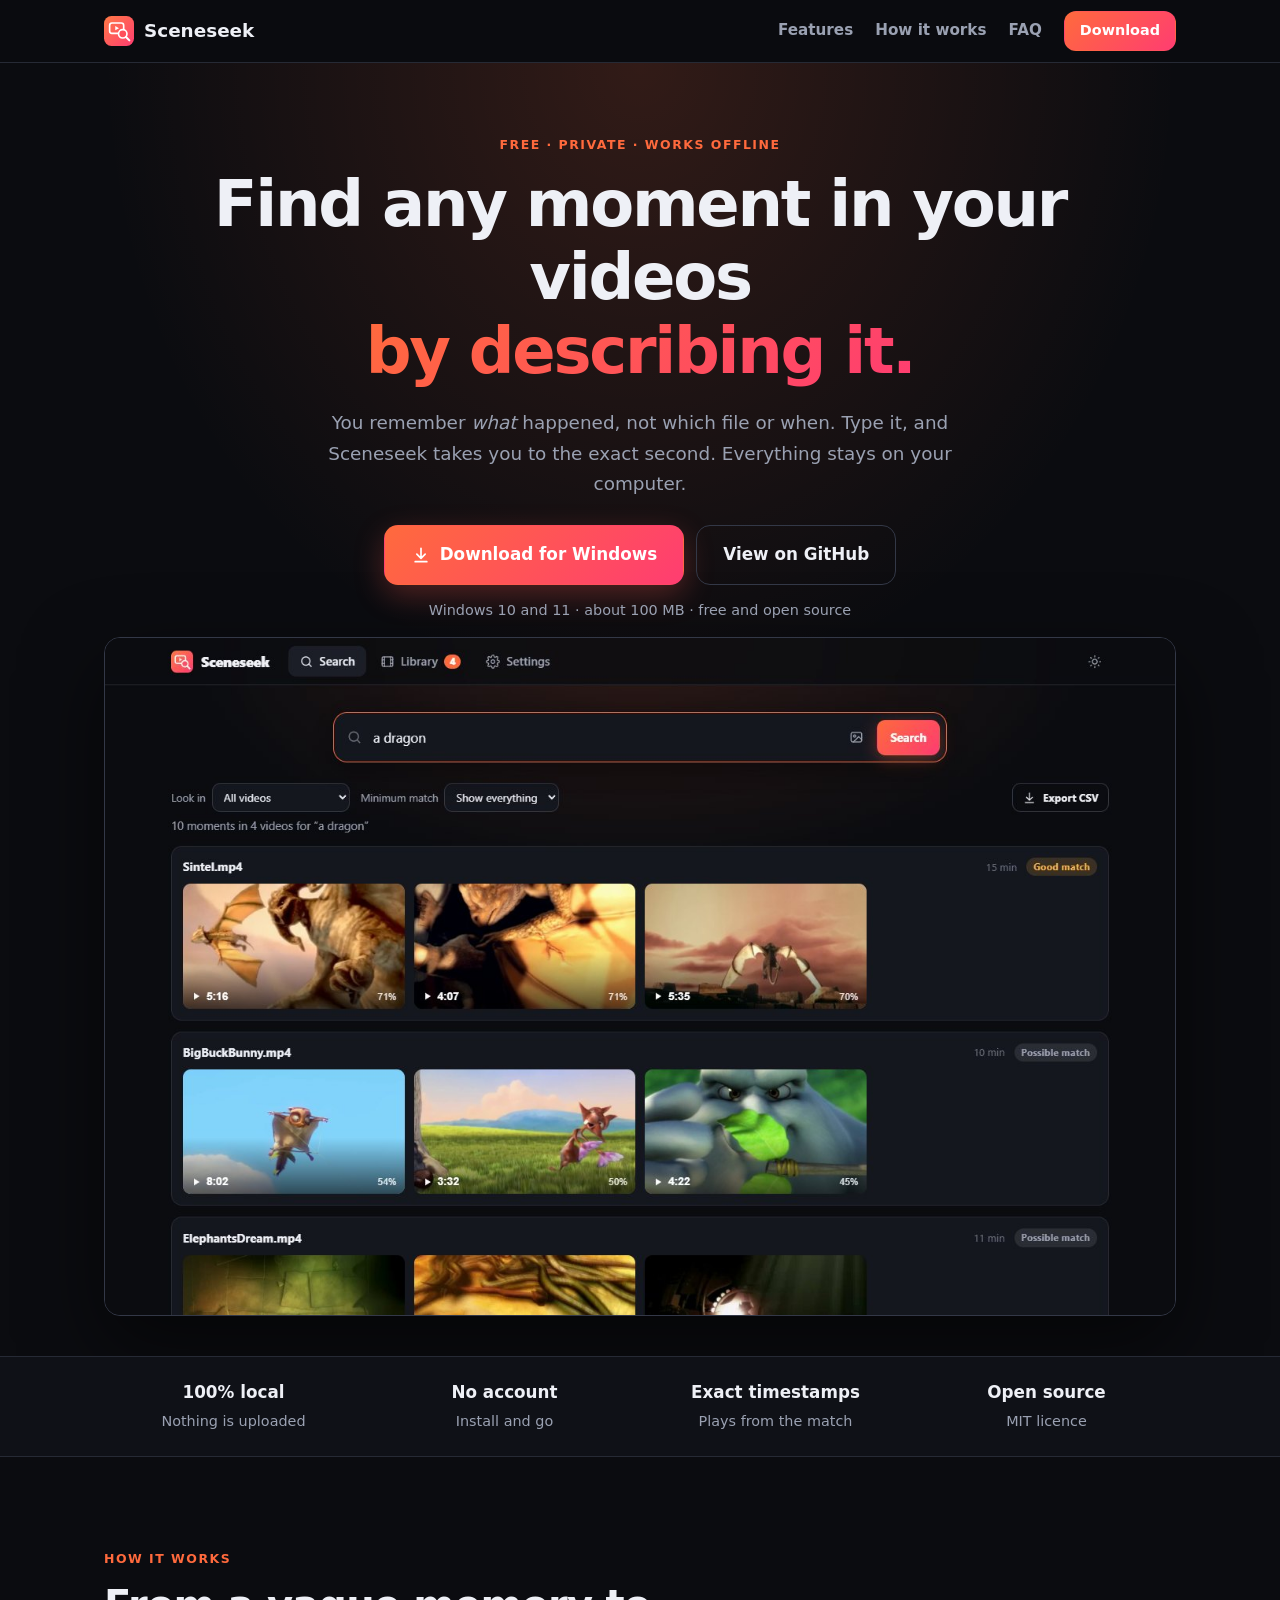
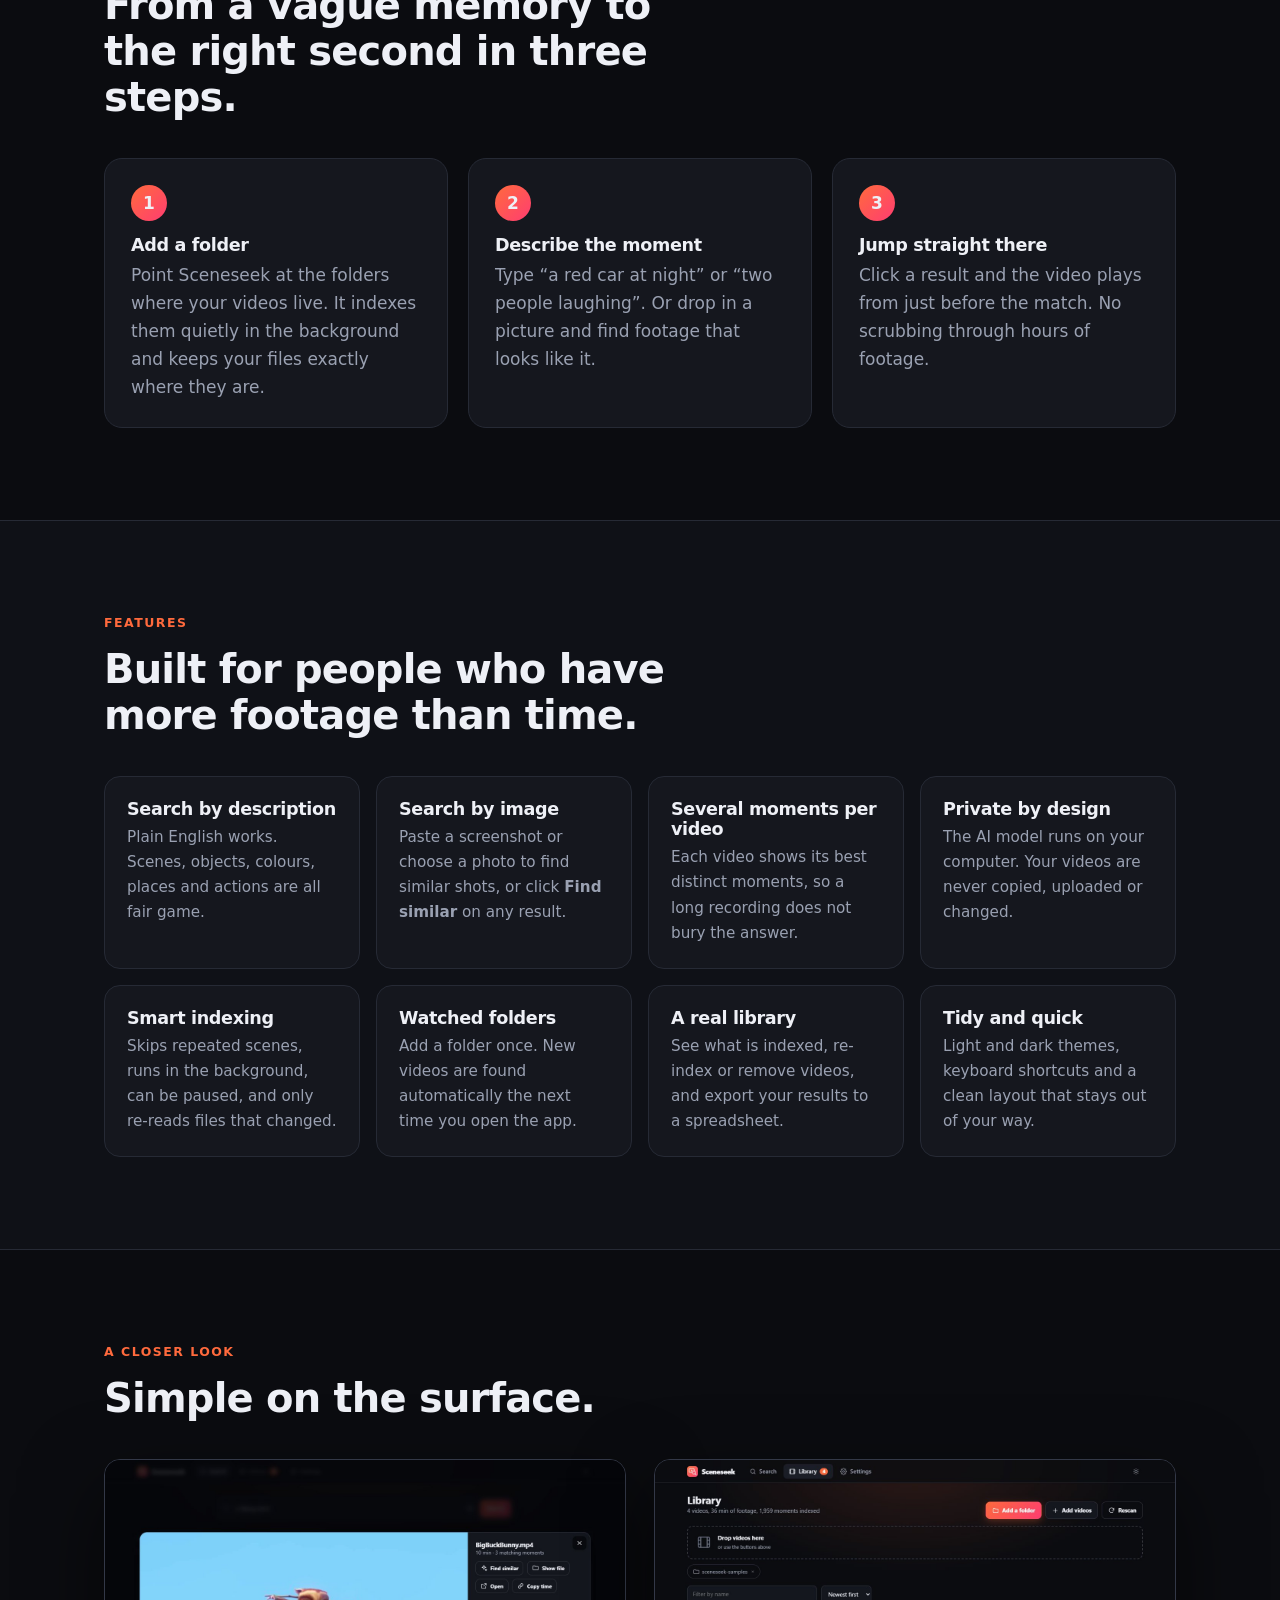
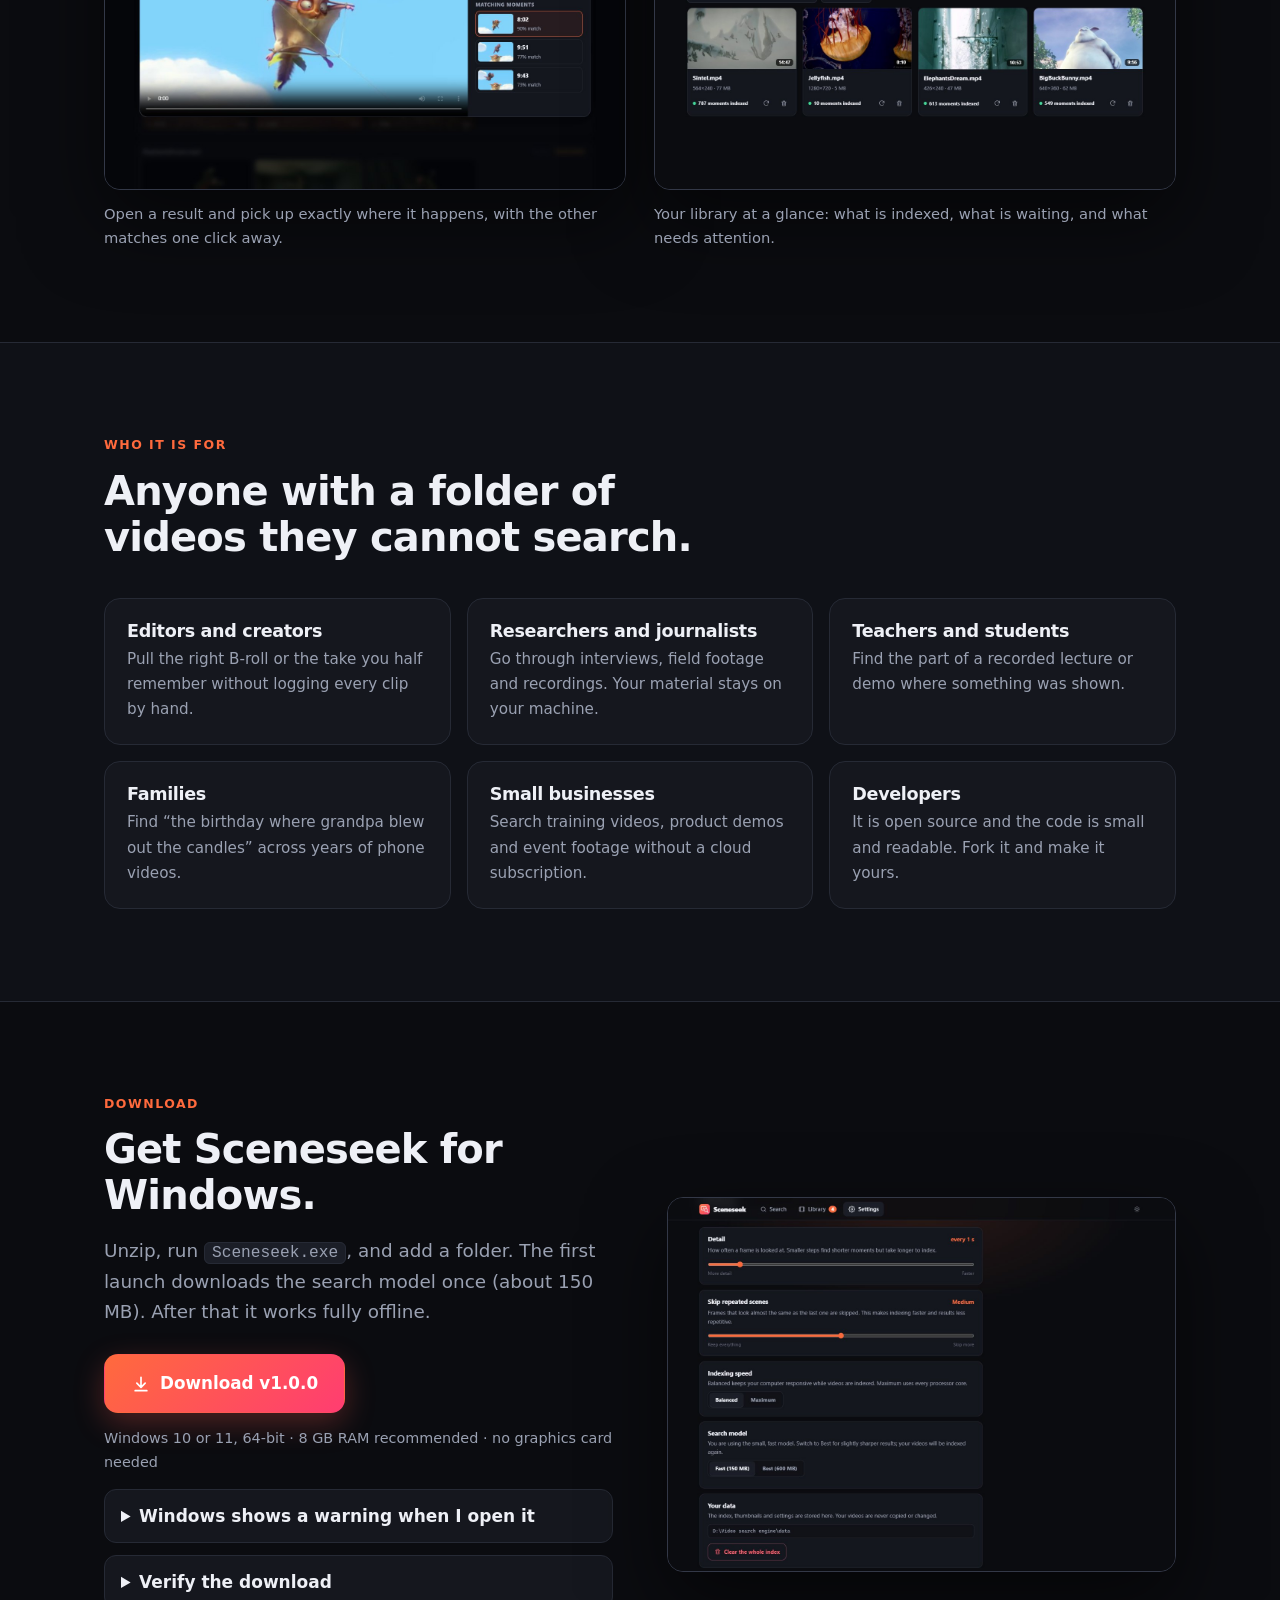
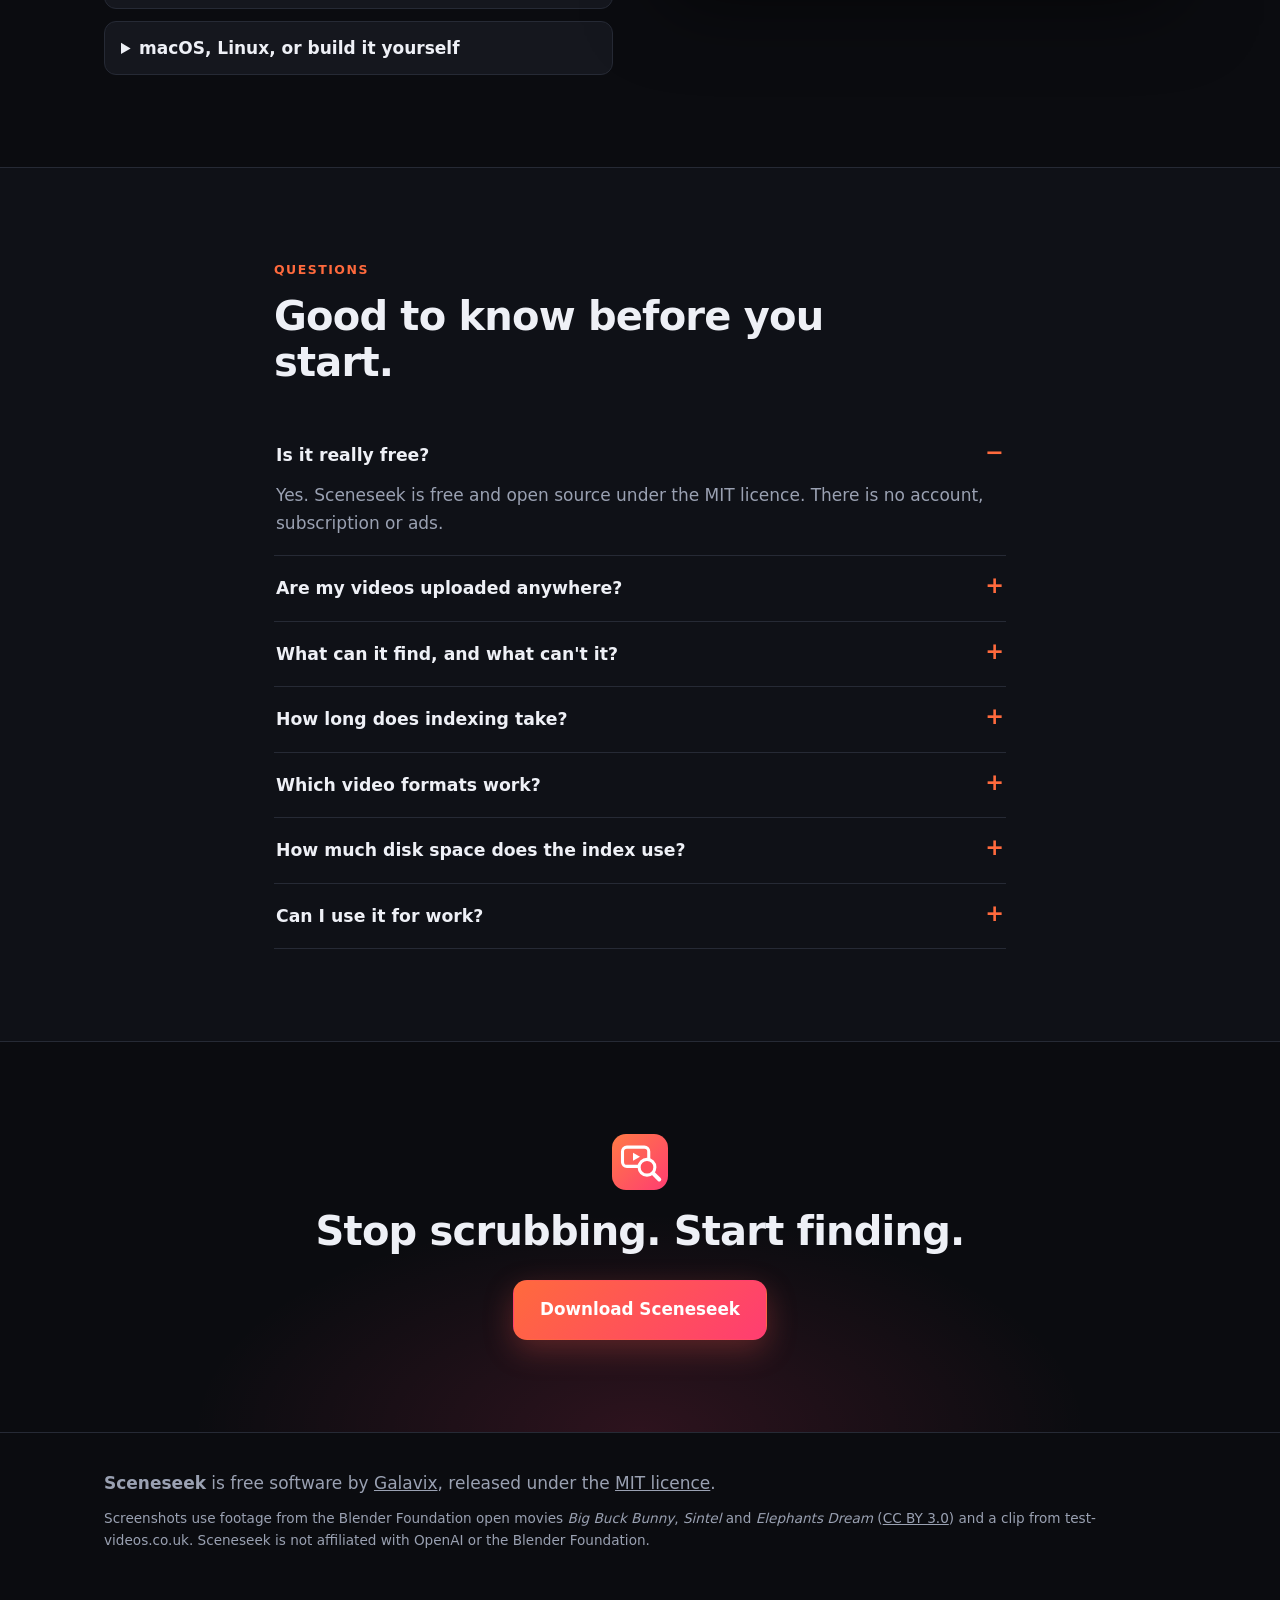
==== website/index.html @ 8c80dd20 "Sceneseek: new UI, timestamped moment search, image search, packaged Windows app and download websit" ====
<!DOCTYPE html>
<html lang="en">
<head>
<meta charset="UTF-8">
<meta name="viewport" content="width=device-width, initial-scale=1">
<title>Sceneseek: find any moment in your videos by describing it</title>
<meta name="description" content="Sceneseek is a free, private desktop app that searches your own videos by what is in them. Type what you remember and jump to the exact second. Runs offline on Windows.">
<meta name="theme-color" content="#0b0c10">
<link rel="icon" href="favicon.svg" type="image/svg+xml">
<link rel="canonical" href="https://galavixofficial.github.io/Video-Search-Engine/">
<meta property="og:type" content="website">
<meta property="og:title" content="Sceneseek: find any moment in your videos by describing it">
<meta property="og:description" content="Private, offline video search for your own footage. Free and open source.">
<meta property="og:image" content="https://galavixofficial.github.io/Video-Search-Engine/assets/og.jpg">
<meta name="twitter:card" content="summary_large_image">
<link rel="stylesheet" href="style.css">
<script type="application/ld+json">
{"@context":"https://schema.org","@type":"SoftwareApplication","name":"Sceneseek","operatingSystem":"Windows 10, Windows 11","applicationCategory":"MultimediaApplication","offers":{"@type":"Offer","price":"0","priceCurrency":"USD"},"description":"Search your own videos by describing what is in them. Runs offline on your computer.","softwareVersion":"1.0.0","license":"https://opensource.org/licenses/MIT"}
</script>
<script type="application/ld+json">
{"@context":"https://schema.org","@type":"FAQPage","mainEntity":[
{"@type":"Question","name":"Is Sceneseek really free?","acceptedAnswer":{"@type":"Answer","text":"Yes. It is free and open source under the MIT licence, with no account, subscription or ads."}},
{"@type":"Question","name":"Are my videos uploaded anywhere?","acceptedAnswer":{"@type":"Answer","text":"No. Indexing and searching run on your computer. The only download is the search model, once, the first time you start the app."}},
{"@type":"Question","name":"What video formats work?","acceptedAnswer":{"@type":"Answer","text":"MP4, MOV, MKV, AVI, WebM, WMV and more can be indexed and searched. The built-in player handles the formats your system can play; others open in your usual video player."}},
{"@type":"Question","name":"How long does indexing take?","acceptedAnswer":{"@type":"Answer","text":"On our test PC a 10 minute video took about a minute and a half. A one hour video takes roughly ten minutes. It runs in the background and you can search finished videos meanwhile."}}
]}
</script>
</head>
<body>
<a class="skip" href="#main">Skip to content</a>
<header class="nav">
  <div class="wrap nav-in">
    <a class="brand" href="#top"><img src="assets/logo.svg" alt="" width="30" height="30"><span>Sceneseek</span></a>
    <nav aria-label="Main">
      <a href="#features">Features</a><a href="#how">How it works</a><a href="#faq">FAQ</a>
      <a class="btn small" href="#download">Download</a>
    </nav>
  </div>
</header>

<main id="main">
  <section class="hero" id="top">
    <div class="wrap">
      <p class="eyebrow">Free · Private · Works offline</p>
      <h1>Find any moment in your videos<br><em>by describing it.</em></h1>
      <p class="lead">You remember <i>what</i> happened, not which file or when. Type it, and Sceneseek takes you to the exact second. Everything stays on your computer.</p>
      <div class="cta">
        <a class="btn primary big" href="#download"><svg viewBox="0 0 24 24" class="ic"><path d="M12 4v11M7 11l5 5 5-5M5 20h14"/></svg>Download for Windows</a>
        <a class="btn ghost big" href="https://github.com/galavixofficial/Video-Search-Engine" rel="noopener">View on GitHub</a>
      </div>
      <p class="note">Windows 10 and 11 · about 100 MB · free and open source</p>
      <figure class="shot hero-shot">
        <img src="assets/results.jpg" width="1360" height="860" alt="Sceneseek showing search results for “a dragon”, with thumbnails and timestamps from several videos">
      </figure>
    </div>
  </section>

  <section class="strip" aria-label="Highlights">
    <div class="wrap strip-in">
      <div><b>100% local</b><span>Nothing is uploaded</span></div>
      <div><b>No account</b><span>Install and go</span></div>
      <div><b>Exact timestamps</b><span>Plays from the match</span></div>
      <div><b>Open source</b><span>MIT licence</span></div>
    </div>
  </section>

  <section class="sec" id="how">
    <div class="wrap">
      <p class="eyebrow">How it works</p>
      <h2>From a vague memory to the right second in three steps.</h2>
      <ol class="steps">
        <li><span class="n">1</span><h3>Add a folder</h3><p>Point Sceneseek at the folders where your videos live. It indexes them quietly in the background and keeps your files exactly where they are.</p></li>
        <li><span class="n">2</span><h3>Describe the moment</h3><p>Type “a red car at night” or “two people laughing”. Or drop in a picture and find footage that looks like it.</p></li>
        <li><span class="n">3</span><h3>Jump straight there</h3><p>Click a result and the video plays from just before the match. No scrubbing through hours of footage.</p></li>
      </ol>
    </div>
  </section>

  <section class="sec alt" id="features">
    <div class="wrap">
      <p class="eyebrow">Features</p>
      <h2>Built for people who have more footage than time.</h2>
      <div class="grid">
        <article><h3>Search by description</h3><p>Plain English works. Scenes, objects, colours, places and actions are all fair game.</p></article>
        <article><h3>Search by image</h3><p>Paste a screenshot or choose a photo to find similar shots, or click <b>Find similar</b> on any result.</p></article>
        <article><h3>Several moments per video</h3><p>Each video shows its best distinct moments, so a long recording does not bury the answer.</p></article>
        <article><h3>Private by design</h3><p>The AI model runs on your computer. Your videos are never copied, uploaded or changed.</p></article>
        <article><h3>Smart indexing</h3><p>Skips repeated scenes, runs in the background, can be paused, and only re-reads files that changed.</p></article>
        <article><h3>Watched folders</h3><p>Add a folder once. New videos are found automatically the next time you open the app.</p></article>
        <article><h3>A real library</h3><p>See what is indexed, re-index or remove videos, and export your results to a spreadsheet.</p></article>
        <article><h3>Tidy and quick</h3><p>Light and dark themes, keyboard shortcuts and a clean layout that stays out of your way.</p></article>
      </div>
    </div>
  </section>

  <section class="sec" id="tour">
    <div class="wrap">
      <p class="eyebrow">A closer look</p>
      <h2>Simple on the surface.</h2>
      <div class="tour">
        <figure class="shot"><img src="assets/player.jpg" loading="lazy" width="1360" height="860" alt="The player opened at a matching moment, with other matching moments listed beside it"><figcaption>Open a result and pick up exactly where it happens, with the other matches one click away.</figcaption></figure>
        <figure class="shot"><img src="assets/library.jpg" loading="lazy" width="1360" height="860" alt="The library view showing indexed videos with thumbnails and status"><figcaption>Your library at a glance: what is indexed, what is waiting, and what needs attention.</figcaption></figure>
      </div>
    </div>
  </section>

  <section class="sec alt" id="who">
    <div class="wrap">
      <p class="eyebrow">Who it is for</p>
      <h2>Anyone with a folder of videos they cannot search.</h2>
      <div class="grid three">
        <article><h3>Editors and creators</h3><p>Pull the right B-roll or the take you half remember without logging every clip by hand.</p></article>
        <article><h3>Researchers and journalists</h3><p>Go through interviews, field footage and recordings. Your material stays on your machine.</p></article>
        <article><h3>Teachers and students</h3><p>Find the part of a recorded lecture or demo where something was shown.</p></article>
        <article><h3>Families</h3><p>Find “the birthday where grandpa blew out the candles” across years of phone videos.</p></article>
        <article><h3>Small businesses</h3><p>Search training videos, product demos and event footage without a cloud subscription.</p></article>
        <article><h3>Developers</h3><p>It is open source and the code is small and readable. Fork it and make it yours.</p></article>
      </div>
    </div>
  </section>

  <section class="sec" id="download">
    <div class="wrap dl">
      <div>
        <p class="eyebrow">Download</p>
        <h2>Get Sceneseek for Windows.</h2>
        <p class="lead">Unzip, run <code>Sceneseek.exe</code>, and add a folder. The first launch downloads the search model once (about 150 MB). After that it works fully offline.</p>
        <div class="cta">
          <a class="btn primary big" href="https://github.com/galavixofficial/Video-Search-Engine/releases/latest" rel="noopener"><svg viewBox="0 0 24 24" class="ic"><path d="M12 4v11M7 11l5 5 5-5M5 20h14"/></svg>Download v1.0.0</a>
        </div>
        <p class="note">Windows 10 or 11, 64-bit · 8 GB RAM recommended · no graphics card needed</p>
        <details class="box"><summary>Windows shows a warning when I open it</summary>
          <p>Sceneseek is new and not code-signed yet, so Windows SmartScreen may say it does not recognise the app. Choose <b>More info</b>, then <b>Run anyway</b>. You can check the download against the published checksum, and the full source code is on GitHub.</p></details>
        <details class="box"><summary>Verify the download</summary><p>The SHA-256 checksum is published next to the file on the <a href="https://github.com/galavixofficial/Video-Search-Engine/releases/latest" rel="noopener">release page</a>. In PowerShell, <code>Get-FileHash Sceneseek-*.zip</code> prints the one for your copy.</p></details>
        <details class="box"><summary>macOS, Linux, or build it yourself</summary>
          <p>The app is plain Python. With Python 3.10 or newer, run <code>pip install -r requirements.txt</code> and <code>python main.py</code>. Full steps are in the <a href="https://github.com/galavixofficial/Video-Search-Engine#run-from-source" rel="noopener">README</a>.</p></details>
      </div>
      <figure class="shot"><img src="assets/settings.jpg" loading="lazy" width="1360" height="1000" alt="The settings page with detail, repeated-scene and speed controls"></figure>
    </div>
  </section>

  <section class="sec alt" id="faq">
    <div class="wrap narrow">
      <p class="eyebrow">Questions</p>
      <h2>Good to know before you start.</h2>
      <details class="faq" open><summary>Is it really free?</summary><p>Yes. Sceneseek is free and open source under the MIT licence. There is no account, subscription or ads.</p></details>
      <details class="faq"><summary>Are my videos uploaded anywhere?</summary><p>No. Indexing and searching happen on your computer, and the app only answers requests from your own machine. The one download is the search model, once, on first launch.</p></details>
      <details class="faq"><summary>What can it find, and what can't it?</summary><p>It matches what things <em>look like</em>: scenes, objects, colours, places and actions. It does not listen to speech, so it cannot search by what people say, and it is not good at reading small text on screen. Very short moments can be missed at the default setting; you can raise the detail in Settings.</p></details>
      <details class="faq"><summary>How long does indexing take?</summary><p>It depends on your processor. On our test PC a 10 minute video took about a minute and a half, so an hour of footage takes around ten minutes. Indexing runs in the background and finished videos are searchable straight away. Each video is only processed once.</p></details>
      <details class="faq"><summary>Which video formats work?</summary><p>MP4, MOV, MKV, AVI, WebM, WMV and others can be indexed and searched. The built-in player plays what your system supports; for anything else, the Open button hands the file to your usual player.</p></details>
      <details class="faq"><summary>How much disk space does the index use?</summary><p>Very little: about 1 KB per indexed moment, so a thousand hours of footage stays well under a few GB including thumbnails. Your videos are not copied.</p></details>
      <details class="faq"><summary>Can I use it for work?</summary><p>Yes, the MIT licence allows commercial use. The AI model is OpenAI's open CLIP model, also MIT licensed.</p></details>
    </div>
  </section>

  <section class="sec final">
    <div class="wrap">
      <img src="assets/logo.svg" alt="" width="56" height="56">
      <h2>Stop scrubbing. Start finding.</h2>
      <div class="cta"><a class="btn primary big" href="#download">Download Sceneseek</a></div>
    </div>
  </section>
</main>

<footer class="foot">
  <div class="wrap foot-in">
    <p><b>Sceneseek</b> is free software by <a href="https://github.com/galavixofficial" rel="noopener">Galavix</a>, released under the <a href="https://github.com/galavixofficial/Video-Search-Engine/blob/main/LICENSE" rel="noopener">MIT licence</a>.</p>
    <p class="small">Screenshots use footage from the Blender Foundation open movies <i>Big Buck Bunny</i>, <i>Sintel</i> and <i>Elephants Dream</i> (<a href="https://creativecommons.org/licenses/by/3.0/" rel="noopener">CC BY 3.0</a>) and a clip from test-videos.co.uk. Sceneseek is not affiliated with OpenAI or the Blender Foundation.</p>
  </div>
</footer>
</body>
</html>
---- website/style.css ----
:root {
  --bg: #0b0c10; --bg2: #0f1117; --surface: #15171e; --line: #262a35; --line2: #333847;
  --ink: #eef0f6; --mut: #9aa1b2; --acc: #ff6a3d; --acc2: #ff3d71;
  color-scheme: dark;
}
* { box-sizing: border-box; }
html { scroll-behavior: smooth; scroll-padding-top: 76px; }
body { margin: 0; background: var(--bg); color: var(--ink); font: 17px/1.65 "Segoe UI Variable", "Segoe UI", system-ui, -apple-system, Roboto, sans-serif; -webkit-font-smoothing: antialiased; }
img { max-width: 100%; height: auto; display: block; }
a { color: inherit; }
h1, h2, h3 { line-height: 1.15; letter-spacing: -.02em; margin: 0; }
h1 { font-size: clamp(2.2rem, 6.2vw, 4rem); font-weight: 800; letter-spacing: -.035em; }
h2 { font-size: clamp(1.7rem, 4vw, 2.5rem); font-weight: 800; max-width: 22ch; }
h3 { font-size: 1.1rem; margin-bottom: 6px; }
p { margin: 0 0 14px; }
code { font-family: ui-monospace, "Cascadia Mono", Consolas, monospace; font-size: .88em; background: #1b1e27; border: 1px solid var(--line); border-radius: 6px; padding: 1px 7px; }
.sha { word-break: break-all; display: block; padding: 8px 10px; }
.wrap { max-width: 1120px; margin: 0 auto; padding: 0 24px; }
.narrow { max-width: 780px; }
.skip { position: absolute; left: -999px; } .skip:focus { left: 12px; top: 12px; background: #fff; color: #000; padding: 8px 12px; border-radius: 8px; z-index: 99; }
:focus-visible { outline: 2px solid var(--acc); outline-offset: 3px; border-radius: 6px; }

.nav { position: sticky; top: 0; z-index: 20; background: color-mix(in srgb, var(--bg) 85%, transparent); backdrop-filter: blur(14px); border-bottom: 1px solid var(--line); }
.nav-in { display: flex; align-items: center; justify-content: space-between; height: 62px; }
.brand { display: flex; align-items: center; gap: 10px; font-weight: 800; font-size: 1.15rem; text-decoration: none; }
.nav nav { display: flex; align-items: center; gap: 22px; font-size: .95rem; }
.nav nav a { text-decoration: none; color: var(--mut); font-weight: 600; } .nav nav a:hover { color: var(--ink); }
.nav nav a.btn { color: #fff; }

.btn { display: inline-flex; align-items: center; gap: 9px; font: inherit; font-weight: 700; text-decoration: none; padding: 11px 20px; border-radius: 12px; border: 1px solid var(--line2); color: var(--ink); background: var(--surface); cursor: pointer; transition: .15s; }
.btn:hover { border-color: #5a6074; }
.btn.small { padding: 7px 15px; font-size: .9rem; background: linear-gradient(135deg, var(--acc), var(--acc2)); border-color: transparent; }
.btn.primary { background: linear-gradient(135deg, var(--acc), var(--acc2)); border-color: transparent; color: #fff; box-shadow: 0 10px 30px rgba(255, 90, 80, .28); }
.btn.primary:hover { filter: brightness(1.08); transform: translateY(-1px); }
.btn.ghost { background: transparent; }
.btn.big { padding: 15px 26px; font-size: 1.05rem; border-radius: 14px; }
.ic { width: 20px; height: 20px; fill: none; stroke: currentColor; stroke-width: 2; stroke-linecap: round; stroke-linejoin: round; }

.eyebrow { text-transform: uppercase; letter-spacing: .12em; font-size: .78rem; font-weight: 700; color: var(--acc); margin-bottom: 12px; }
.lead { color: var(--mut); font-size: 1.15rem; max-width: 60ch; }
.note { color: var(--mut); font-size: .9rem; margin-top: 14px; }
.small { font-size: .85rem; color: var(--mut); }
em { font-style: normal; background: linear-gradient(135deg, var(--acc), var(--acc2)); -webkit-background-clip: text; background-clip: text; color: transparent; }
.cta { display: flex; gap: 12px; flex-wrap: wrap; margin-top: 26px; }

.hero { text-align: center; padding: 72px 0 40px; background: radial-gradient(60% 70% at 50% 0, rgba(255, 106, 61, .16), transparent 70%); }
.hero .lead { margin: 20px auto 0; }
.hero .cta { justify-content: center; }
.hero-shot { margin: 54px auto 0; max-width: 1080px; }
.shot { margin: 0; }
.shot img { border: 1px solid var(--line2); border-radius: 16px; box-shadow: 0 30px 80px rgba(0, 0, 0, .55); }
.shot figcaption { color: var(--mut); font-size: .92rem; margin-top: 12px; }

.strip { border-block: 1px solid var(--line); background: var(--bg2); }
.strip-in { display: grid; grid-template-columns: repeat(4, 1fr); gap: 12px; padding-block: 22px; text-align: center; }
.strip b { display: block; font-size: 1.05rem; } .strip span { color: var(--mut); font-size: .9rem; }

.sec { padding: 92px 0; } .sec.alt { background: var(--bg2); border-block: 1px solid var(--line); }
.sec h2 { margin-bottom: 38px; }
.steps { list-style: none; margin: 0; padding: 0; display: grid; grid-template-columns: repeat(3, 1fr); gap: 20px; }
.steps li { background: var(--surface); border: 1px solid var(--line); border-radius: 18px; padding: 26px; }
.steps p { color: var(--mut); margin: 0; }
.n { display: grid; place-items: center; width: 36px; height: 36px; border-radius: 50%; background: linear-gradient(135deg, var(--acc), var(--acc2)); font-weight: 800; margin-bottom: 14px; }
.grid { display: grid; grid-template-columns: repeat(4, 1fr); gap: 16px; }
.grid.three { grid-template-columns: repeat(3, 1fr); }
.grid article { background: var(--surface); border: 1px solid var(--line); border-radius: 16px; padding: 22px; }
.grid p { color: var(--mut); font-size: .95rem; margin: 0; }
.tour { display: grid; grid-template-columns: 1fr 1fr; gap: 28px; }

.dl { display: grid; grid-template-columns: 1fr 1fr; gap: 54px; align-items: center; }
.dl h2 { margin-bottom: 18px; }
.box { border: 1px solid var(--line); border-radius: 12px; padding: 12px 16px; margin-top: 12px; background: var(--surface); }
.box summary, .faq summary { cursor: pointer; font-weight: 650; }
.box p { color: var(--mut); font-size: .95rem; margin: 10px 0 2px; }
.faq { border-bottom: 1px solid var(--line); padding: 18px 2px; }
.faq summary { font-size: 1.08rem; list-style: none; display: flex; justify-content: space-between; gap: 12px; }
.faq summary::after { content: "+"; color: var(--acc); font-size: 1.4rem; line-height: 1; }
.faq[open] summary::after { content: "−"; }
.faq p { color: var(--mut); margin: 12px 0 0; }

.final { text-align: center; background: radial-gradient(50% 80% at 50% 100%, rgba(255, 61, 113, .14), transparent 70%); }
.final img { margin: 0 auto 18px; } .final h2 { margin: 0 auto; max-width: none; }
.final .cta { justify-content: center; }
.foot { border-top: 1px solid var(--line); padding: 36px 0 54px; color: var(--mut); }
.foot-in p { margin-bottom: 10px; }

@media (max-width: 900px) {
  .grid, .grid.three { grid-template-columns: repeat(2, 1fr); }
  .steps, .tour, .dl { grid-template-columns: 1fr; }
  .strip-in { grid-template-columns: repeat(2, 1fr); }
  .nav nav a:not(.btn) { display: none; }
  .sec { padding: 64px 0; }
}
@media (max-width: 560px) {
  body { font-size: 16px; } .grid, .grid.three { grid-template-columns: 1fr; } .hero { padding-top: 44px; }
  .btn.big { width: 100%; justify-content: center; }
}
@media (prefers-reduced-motion: reduce) { html { scroll-behavior: auto; } * { transition: none !important; } }
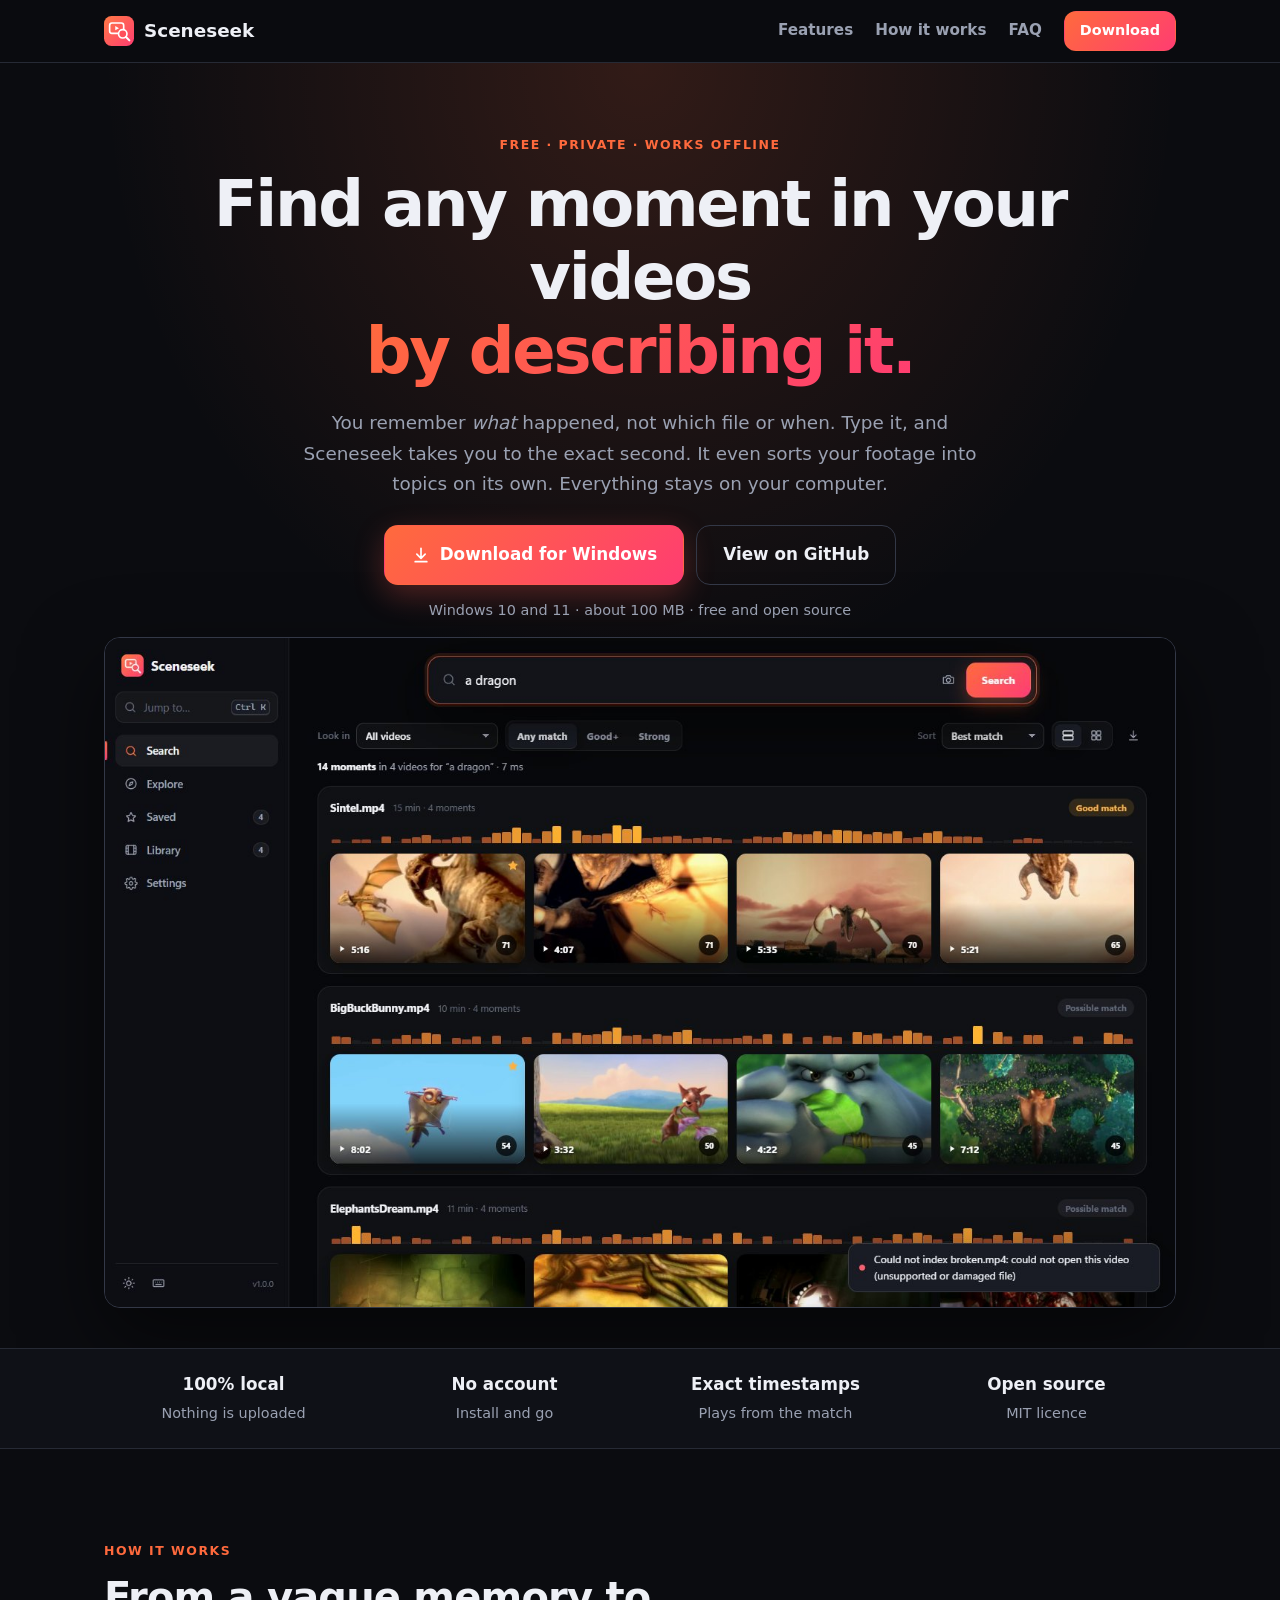
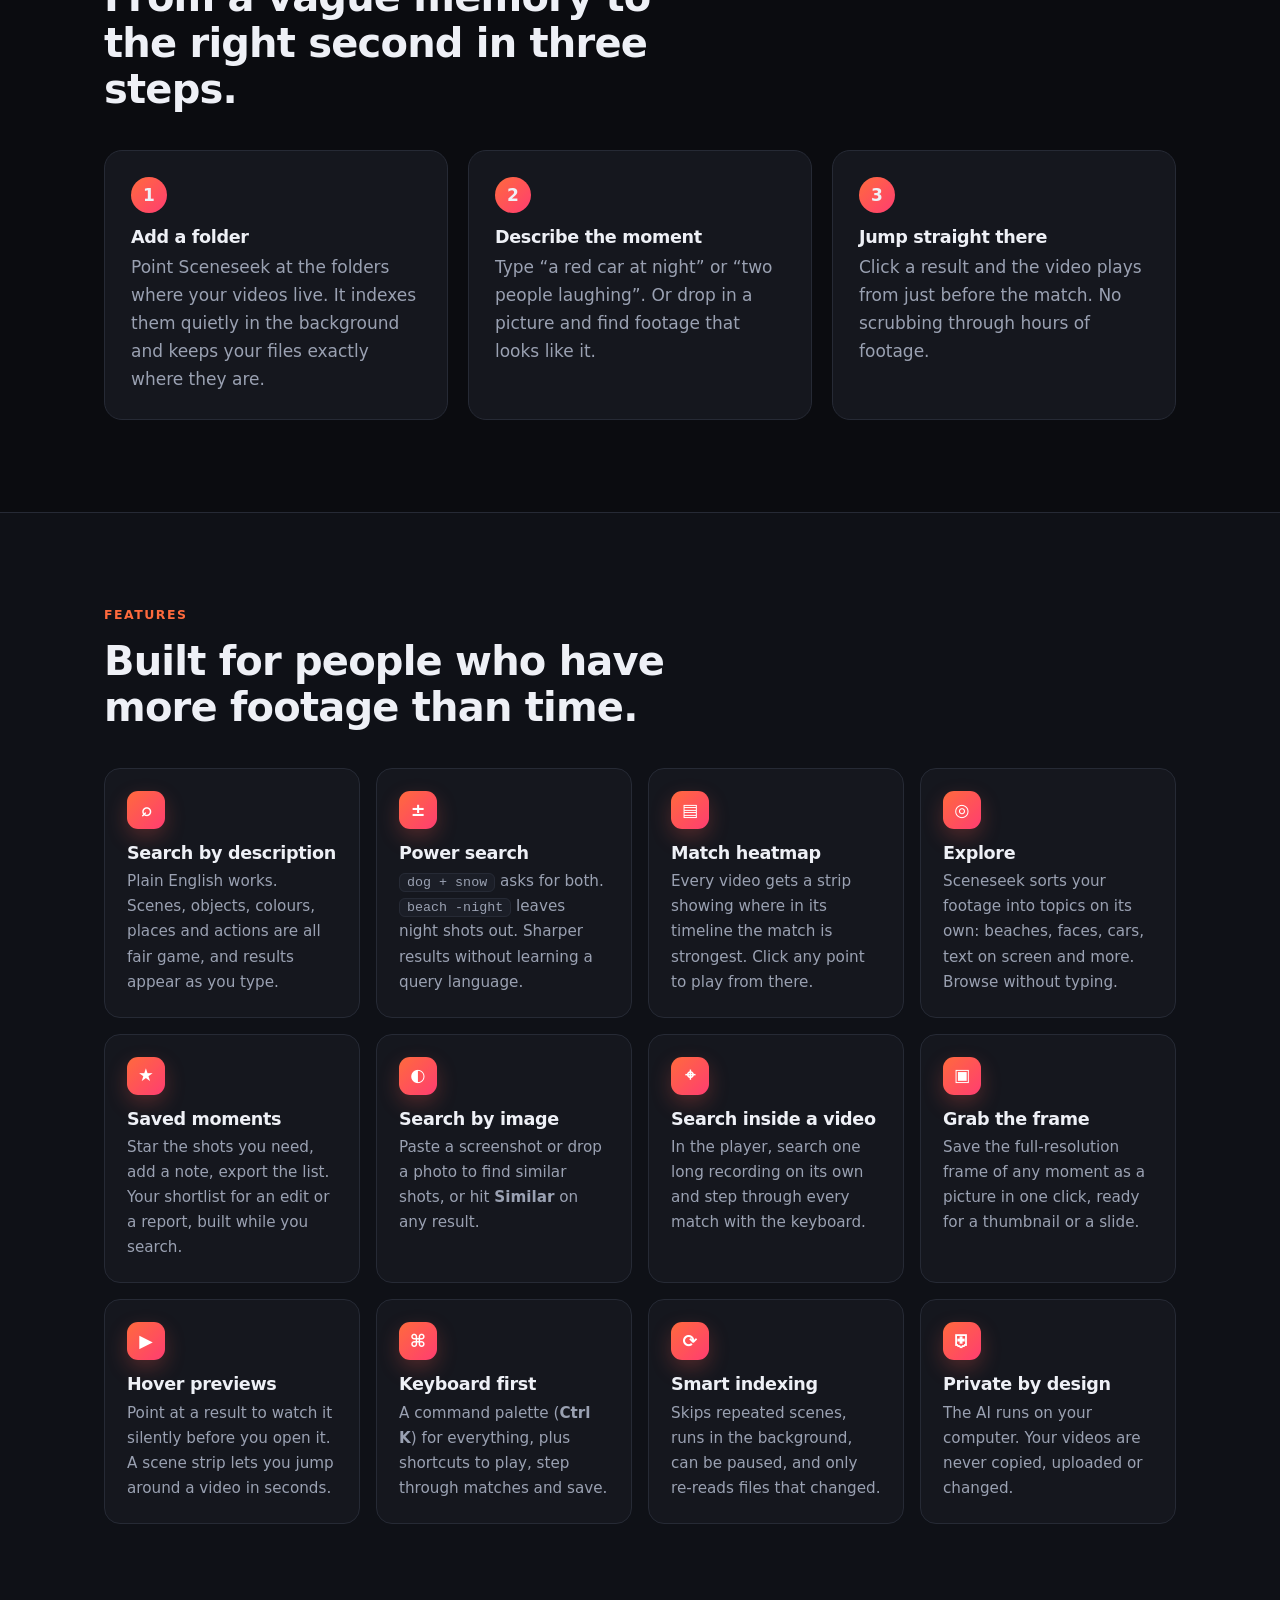
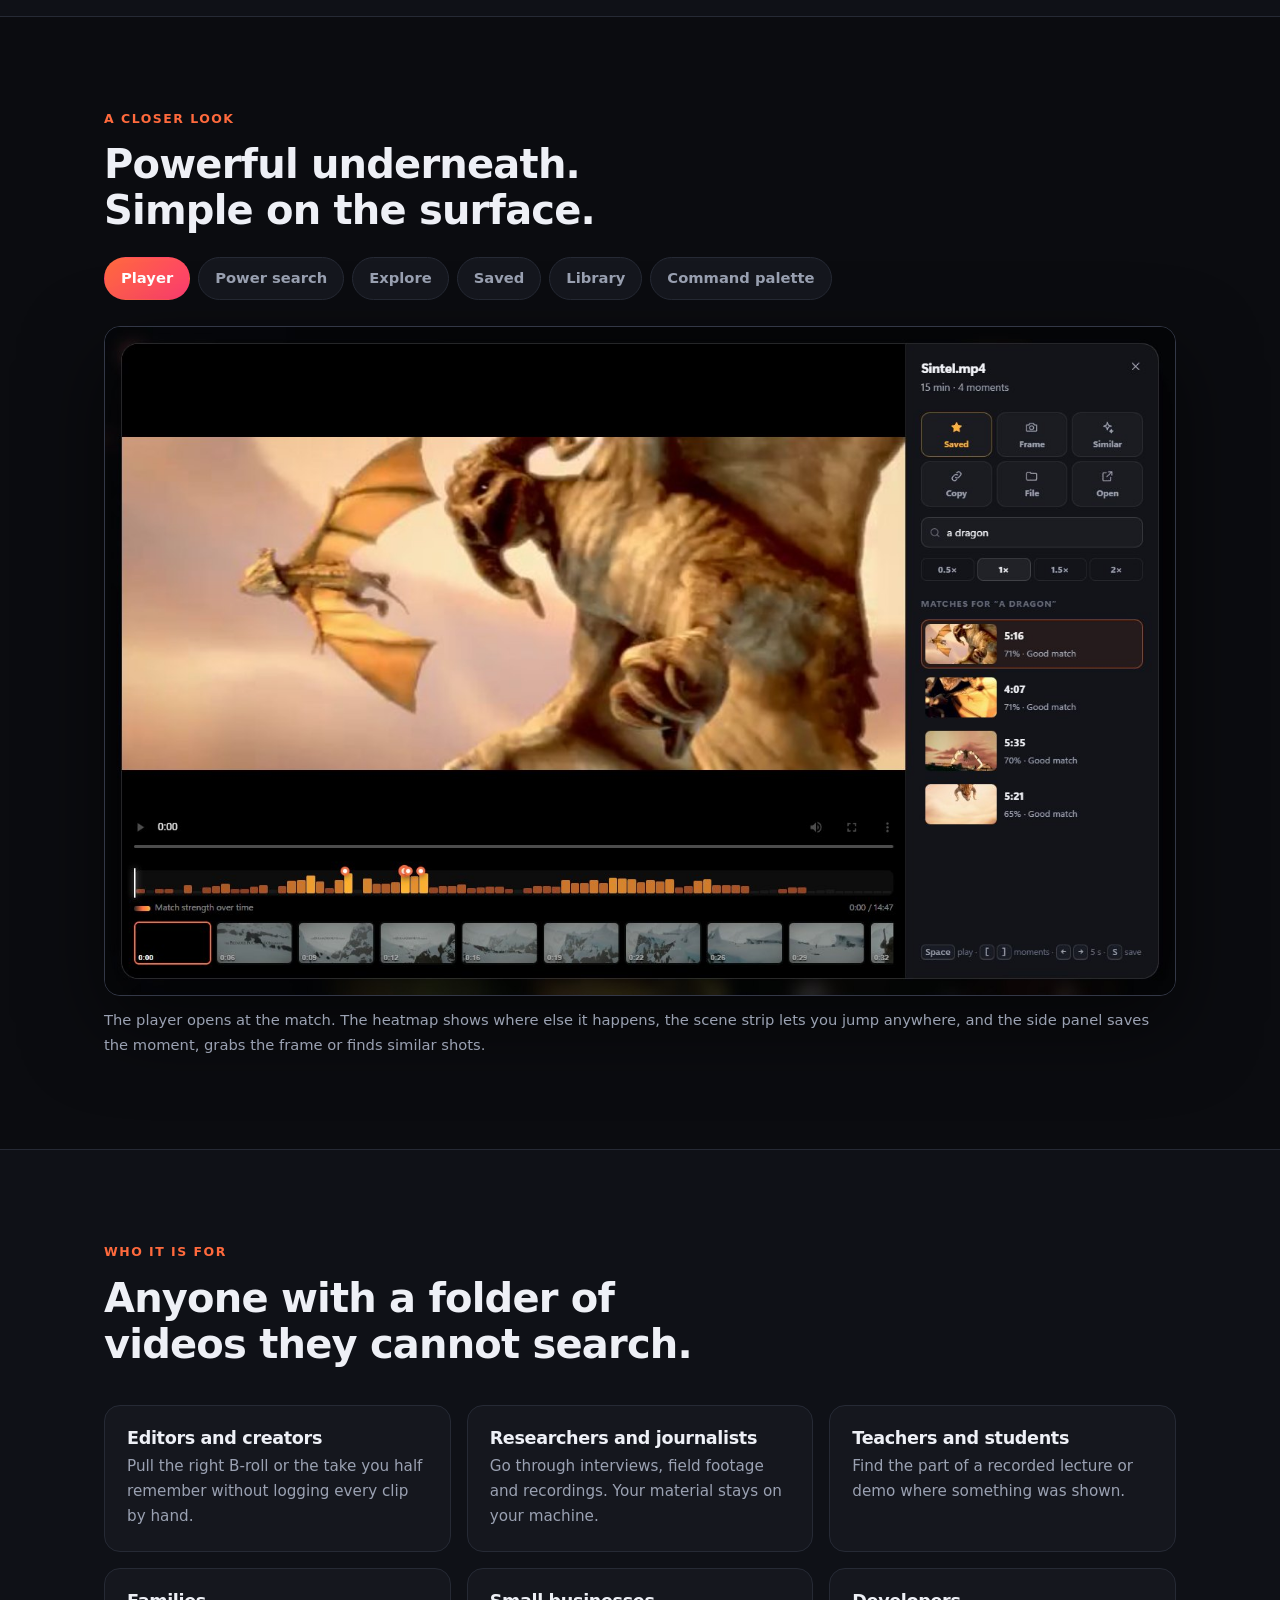
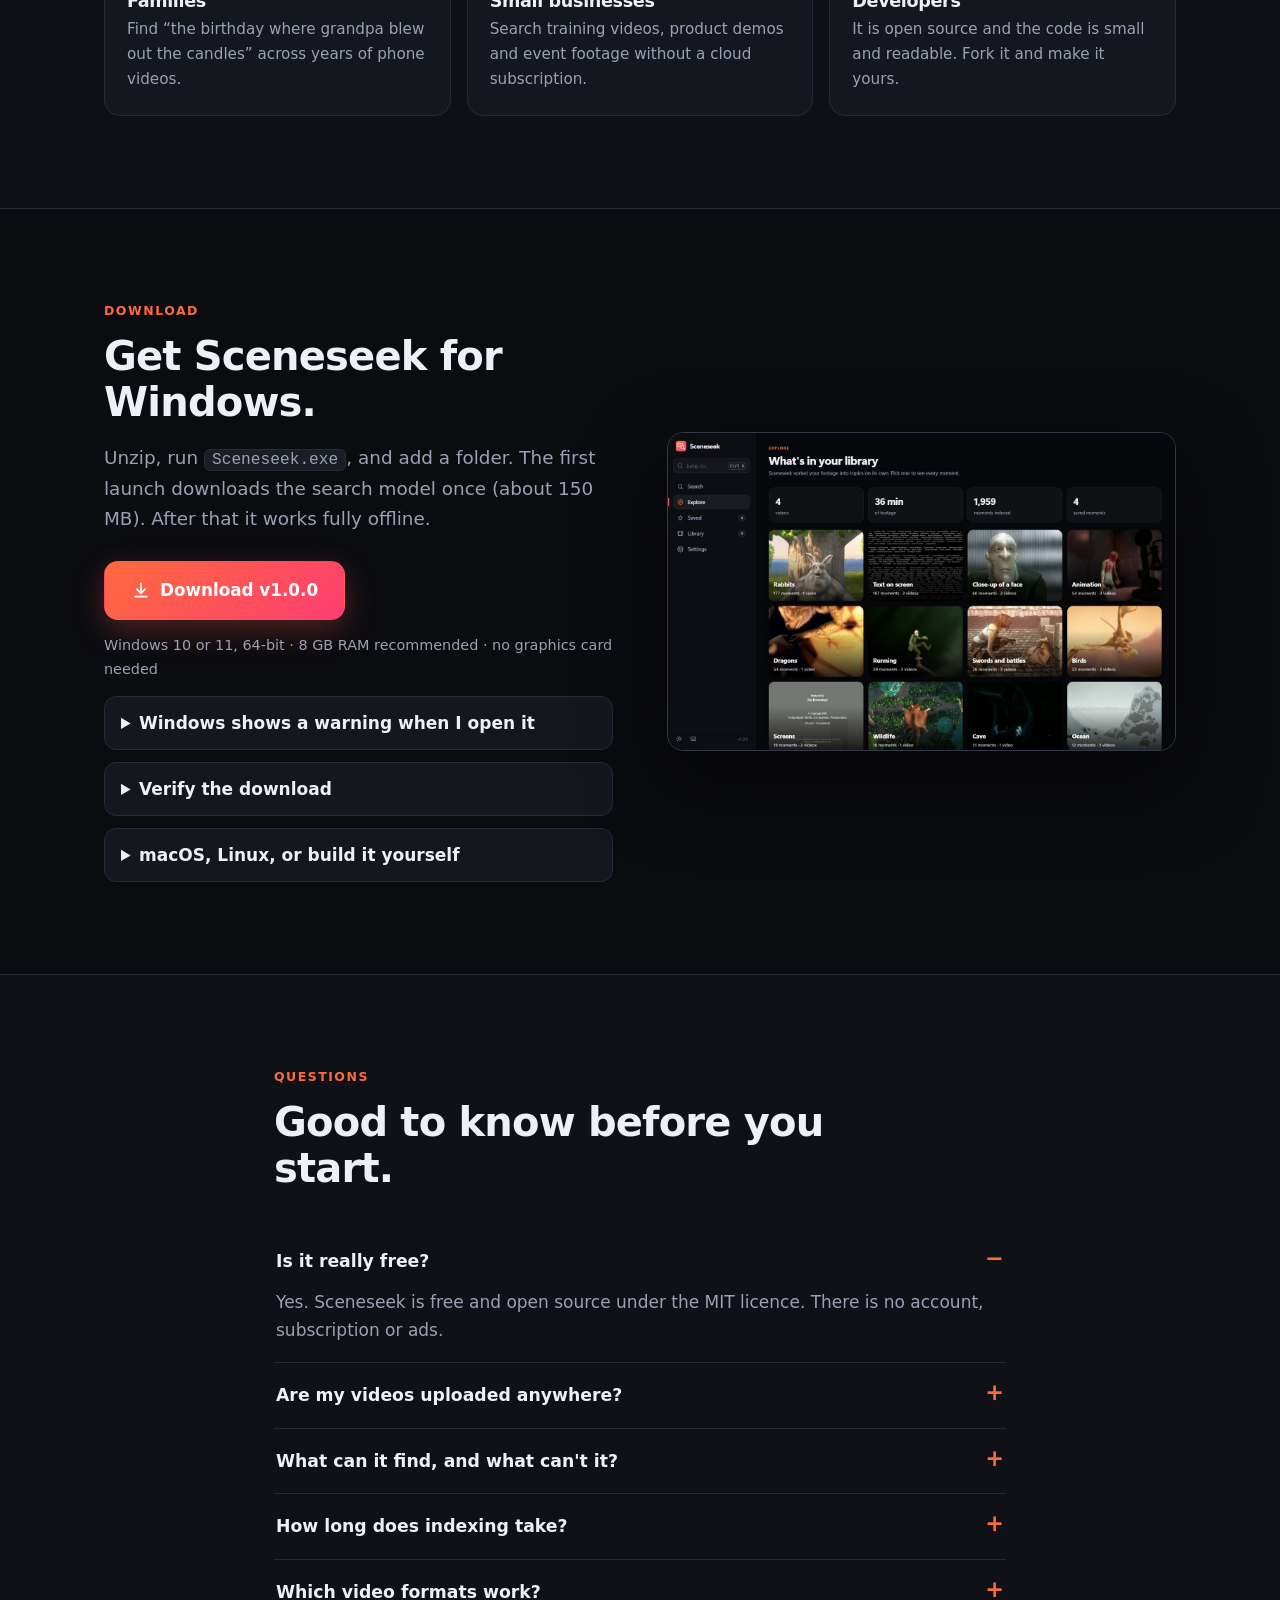
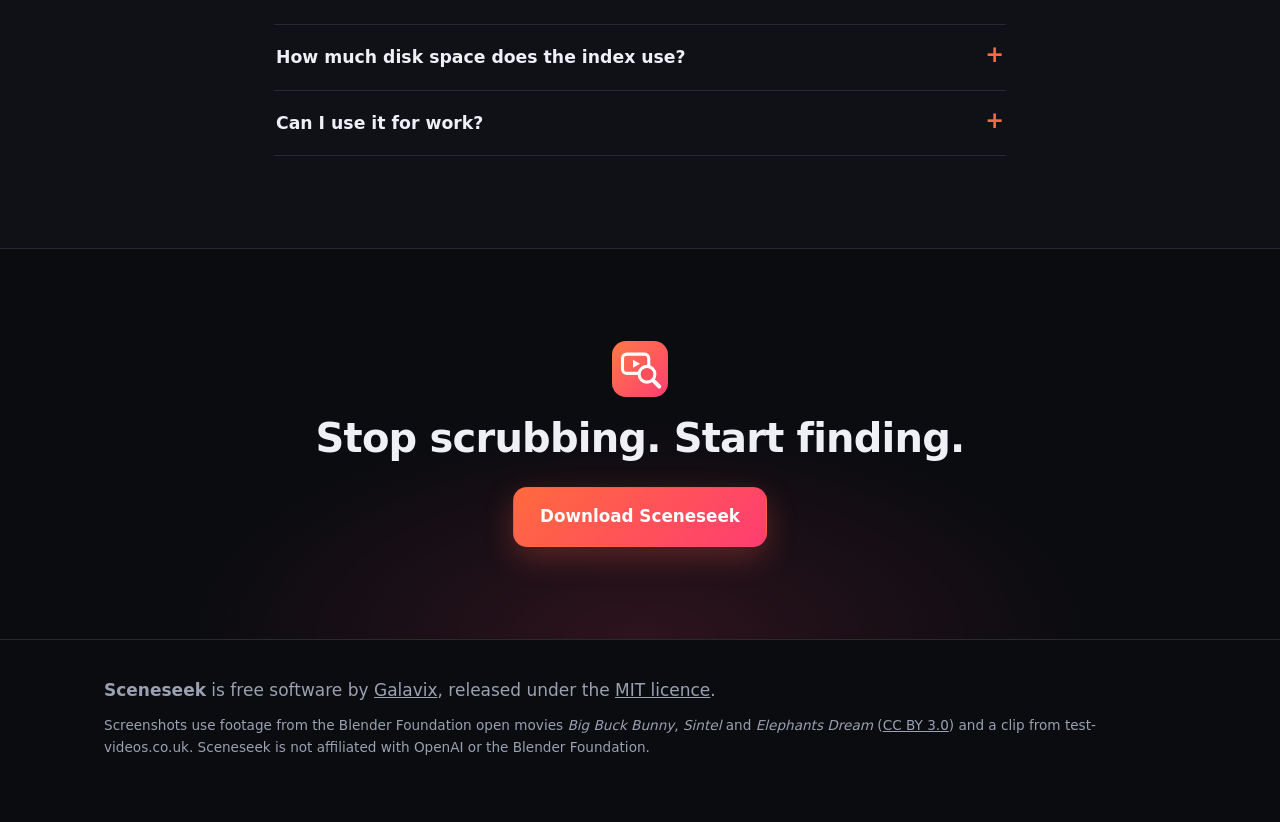
==== commit 99a4f58a: "New UI and power features: Explore, saved moments, match heatmaps, power search, command palette - S" ====
--- a/website/index.html
+++ b/website/index.html
@@ -43,14 +43,14 @@
     <div class="wrap">
       <p class="eyebrow">Free · Private · Works offline</p>
       <h1>Find any moment in your videos<br><em>by describing it.</em></h1>
-      <p class="lead">You remember <i>what</i> happened, not which file or when. Type it, and Sceneseek takes you to the exact second. Everything stays on your computer.</p>
+      <p class="lead">You remember <i>what</i> happened, not which file or when. Type it, and Sceneseek takes you to the exact second. It even sorts your footage into topics on its own. Everything stays on your computer.</p>
       <div class="cta">
         <a class="btn primary big" href="#download"><svg viewBox="0 0 24 24" class="ic"><path d="M12 4v11M7 11l5 5 5-5M5 20h14"/></svg>Download for Windows</a>
         <a class="btn ghost big" href="https://github.com/galavixofficial/Video-Search-Engine" rel="noopener">View on GitHub</a>
       </div>
       <p class="note">Windows 10 and 11 · about 100 MB · free and open source</p>
       <figure class="shot hero-shot">
-        <img src="assets/results.jpg" width="1360" height="860" alt="Sceneseek showing search results for “a dragon”, with thumbnails and timestamps from several videos">
+        <img src="assets/results.jpg" width="1440" height="900" alt="Sceneseek showing search results for “a dragon”, with thumbnails and timestamps from several videos">
       </figure>
     </div>
   </section>
@@ -81,14 +81,18 @@
       <p class="eyebrow">Features</p>
       <h2>Built for people who have more footage than time.</h2>
       <div class="grid">
-        <article><h3>Search by description</h3><p>Plain English works. Scenes, objects, colours, places and actions are all fair game.</p></article>
-        <article><h3>Search by image</h3><p>Paste a screenshot or choose a photo to find similar shots, or click <b>Find similar</b> on any result.</p></article>
-        <article><h3>Several moments per video</h3><p>Each video shows its best distinct moments, so a long recording does not bury the answer.</p></article>
-        <article><h3>Private by design</h3><p>The AI model runs on your computer. Your videos are never copied, uploaded or changed.</p></article>
-        <article><h3>Smart indexing</h3><p>Skips repeated scenes, runs in the background, can be paused, and only re-reads files that changed.</p></article>
-        <article><h3>Watched folders</h3><p>Add a folder once. New videos are found automatically the next time you open the app.</p></article>
-        <article><h3>A real library</h3><p>See what is indexed, re-index or remove videos, and export your results to a spreadsheet.</p></article>
-        <article><h3>Tidy and quick</h3><p>Light and dark themes, keyboard shortcuts and a clean layout that stays out of your way.</p></article>
+        <article><span class="fi">⌕</span><h3>Search by description</h3><p>Plain English works. Scenes, objects, colours, places and actions are all fair game, and results appear as you type.</p></article>
+        <article><span class="fi">±</span><h3>Power search</h3><p><code>dog + snow</code> asks for both. <code>beach -night</code> leaves night shots out. Sharper results without learning a query language.</p></article>
+        <article><span class="fi">▤</span><h3>Match heatmap</h3><p>Every video gets a strip showing where in its timeline the match is strongest. Click any point to play from there.</p></article>
+        <article><span class="fi">◎</span><h3>Explore</h3><p>Sceneseek sorts your footage into topics on its own: beaches, faces, cars, text on screen and more. Browse without typing.</p></article>
+        <article><span class="fi">★</span><h3>Saved moments</h3><p>Star the shots you need, add a note, export the list. Your shortlist for an edit or a report, built while you search.</p></article>
+        <article><span class="fi">◐</span><h3>Search by image</h3><p>Paste a screenshot or drop a photo to find similar shots, or hit <b>Similar</b> on any result.</p></article>
+        <article><span class="fi">⌖</span><h3>Search inside a video</h3><p>In the player, search one long recording on its own and step through every match with the keyboard.</p></article>
+        <article><span class="fi">▣</span><h3>Grab the frame</h3><p>Save the full-resolution frame of any moment as a picture in one click, ready for a thumbnail or a slide.</p></article>
+        <article><span class="fi">▶</span><h3>Hover previews</h3><p>Point at a result to watch it silently before you open it. A scene strip lets you jump around a video in seconds.</p></article>
+        <article><span class="fi">⌘</span><h3>Keyboard first</h3><p>A command palette (<b>Ctrl K</b>) for everything, plus shortcuts to play, step through matches and save.</p></article>
+        <article><span class="fi">⟳</span><h3>Smart indexing</h3><p>Skips repeated scenes, runs in the background, can be paused, and only re-reads files that changed.</p></article>
+        <article><span class="fi">⛨</span><h3>Private by design</h3><p>The AI runs on your computer. Your videos are never copied, uploaded or changed.</p></article>
       </div>
     </div>
   </section>
@@ -96,10 +100,22 @@
   <section class="sec" id="tour">
     <div class="wrap">
       <p class="eyebrow">A closer look</p>
-      <h2>Simple on the surface.</h2>
-      <div class="tour">
-        <figure class="shot"><img src="assets/player.jpg" loading="lazy" width="1360" height="860" alt="The player opened at a matching moment, with other matching moments listed beside it"><figcaption>Open a result and pick up exactly where it happens, with the other matches one click away.</figcaption></figure>
-        <figure class="shot"><img src="assets/library.jpg" loading="lazy" width="1360" height="860" alt="The library view showing indexed videos with thumbnails and status"><figcaption>Your library at a glance: what is indexed, what is waiting, and what needs attention.</figcaption></figure>
+      <h2>Powerful underneath. Simple on the surface.</h2>
+      <div class="tabs" role="tablist" aria-label="Screens">
+        <button type="button" role="tab" aria-selected="true" data-shot="0">Player</button>
+        <button type="button" role="tab" aria-selected="false" data-shot="1">Power search</button>
+        <button type="button" role="tab" aria-selected="false" data-shot="2">Explore</button>
+        <button type="button" role="tab" aria-selected="false" data-shot="3">Saved</button>
+        <button type="button" role="tab" aria-selected="false" data-shot="4">Library</button>
+        <button type="button" role="tab" aria-selected="false" data-shot="5">Command palette</button>
+      </div>
+      <div class="gallery">
+        <figure class="shot on"><img src="assets/player.jpg" loading="lazy" width="1440" height="900" alt="The player at a matching moment, with the match heatmap, scene strip and other matches"><figcaption>The player opens at the match. The heatmap shows where else it happens, the scene strip lets you jump anywhere, and the side panel saves the moment, grabs the frame or finds similar shots.</figcaption></figure>
+        <figure class="shot"><img src="assets/power.jpg" loading="lazy" width="1440" height="900" alt="Results for a flying creature without dragons"><figcaption>“a flying creature -dragon”: the flying squirrel rises to the top once the dragons are left out.</figcaption></figure>
+        <figure class="shot"><img src="assets/explore.jpg" loading="lazy" width="1440" height="900" alt="Explore page with automatic topics such as rabbits, dragons and close-ups"><figcaption>Explore finds the topics in your footage by itself. One click shows every moment of each.</figcaption></figure>
+        <figure class="shot"><img src="assets/saved.jpg" loading="lazy" width="1440" height="900" alt="Saved moments with notes"><figcaption>Saved moments with your notes, ready to export.</figcaption></figure>
+        <figure class="shot"><img src="assets/library.jpg" loading="lazy" width="1440" height="900" alt="Library of indexed videos"><figcaption>Your library: watched folders, progress, and anything that needs attention.</figcaption></figure>
+        <figure class="shot"><img src="assets/palette.jpg" loading="lazy" width="1440" height="900" alt="Command palette suggesting topics and videos"><figcaption>Ctrl K jumps to any video, topic, page or command.</figcaption></figure>
       </div>
     </div>
   </section>
@@ -135,7 +151,7 @@
         <details class="box"><summary>macOS, Linux, or build it yourself</summary>
           <p>The app is plain Python. With Python 3.10 or newer, run <code>pip install -r requirements.txt</code> and <code>python main.py</code>. Full steps are in the <a href="https://github.com/galavixofficial/Video-Search-Engine#run-from-source" rel="noopener">README</a>.</p></details>
       </div>
-      <figure class="shot"><img src="assets/settings.jpg" loading="lazy" width="1360" height="1000" alt="The settings page with detail, repeated-scene and speed controls"></figure>
+      <figure class="shot"><img src="assets/explore.jpg" loading="lazy" width="1440" height="900" alt="Explore page with automatic topics"></figure>
     </div>
   </section>
 
@@ -168,5 +184,14 @@
     <p class="small">Screenshots use footage from the Blender Foundation open movies <i>Big Buck Bunny</i>, <i>Sintel</i> and <i>Elephants Dream</i> (<a href="https://creativecommons.org/licenses/by/3.0/" rel="noopener">CC BY 3.0</a>) and a clip from test-videos.co.uk. Sceneseek is not affiliated with OpenAI or the Blender Foundation.</p>
   </div>
 </footer>
+<script>
+document.querySelectorAll(".tabs button").forEach(function (b) {
+  b.addEventListener("click", function () {
+    var i = +b.dataset.shot;
+    document.querySelectorAll(".tabs button").forEach(function (x) { x.setAttribute("aria-selected", String(x === b)); });
+    document.querySelectorAll(".gallery .shot").forEach(function (f, k) { f.classList.toggle("on", k === i); });
+  });
+});
+</script>
 </body>
 </html>
--- a/website/style.css
+++ b/website/style.css
@@ -65,7 +65,16 @@
 .grid.three { grid-template-columns: repeat(3, 1fr); }
 .grid article { background: var(--surface); border: 1px solid var(--line); border-radius: 16px; padding: 22px; }
 .grid p { color: var(--mut); font-size: .95rem; margin: 0; }
-.tour { display: grid; grid-template-columns: 1fr 1fr; gap: 28px; }
+.fi { display: grid; place-items: center; width: 38px; height: 38px; border-radius: 11px; margin-bottom: 14px; font-size: 1.1rem; font-weight: 800; color: #fff; background: linear-gradient(135deg, var(--acc), var(--acc2)); box-shadow: 0 8px 20px rgba(255, 90, 80, .25); }
+.tabs { display: flex; flex-wrap: wrap; gap: 8px; margin: -14px 0 26px; }
+.tabs button { font: inherit; font-weight: 650; font-size: .92rem; color: var(--mut); background: var(--surface); border: 1px solid var(--line); border-radius: 999px; padding: 8px 16px; cursor: pointer; transition: .15s; }
+.tabs button:hover { color: var(--ink); border-color: var(--line2); }
+.tabs button[aria-selected="true"] { color: #fff; background: linear-gradient(135deg, var(--acc), var(--acc2)); border-color: transparent; }
+.gallery .shot { display: none; }
+.gallery .shot.on { display: block; animation: show .35s ease both; }
+@keyframes show { from { opacity: 0; transform: translateY(8px); } to { opacity: 1; transform: none; } }
+.grid article { transition: border-color .2s, transform .2s; }
+.grid article:hover { border-color: var(--line2); transform: translateY(-3px); }
 
 .dl { display: grid; grid-template-columns: 1fr 1fr; gap: 54px; align-items: center; }
 .dl h2 { margin-bottom: 18px; }
@@ -86,7 +95,7 @@
 
 @media (max-width: 900px) {
   .grid, .grid.three { grid-template-columns: repeat(2, 1fr); }
-  .steps, .tour, .dl { grid-template-columns: 1fr; }
+  .steps, .dl { grid-template-columns: 1fr; }
   .strip-in { grid-template-columns: repeat(2, 1fr); }
   .nav nav a:not(.btn) { display: none; }
   .sec { padding: 64px 0; }
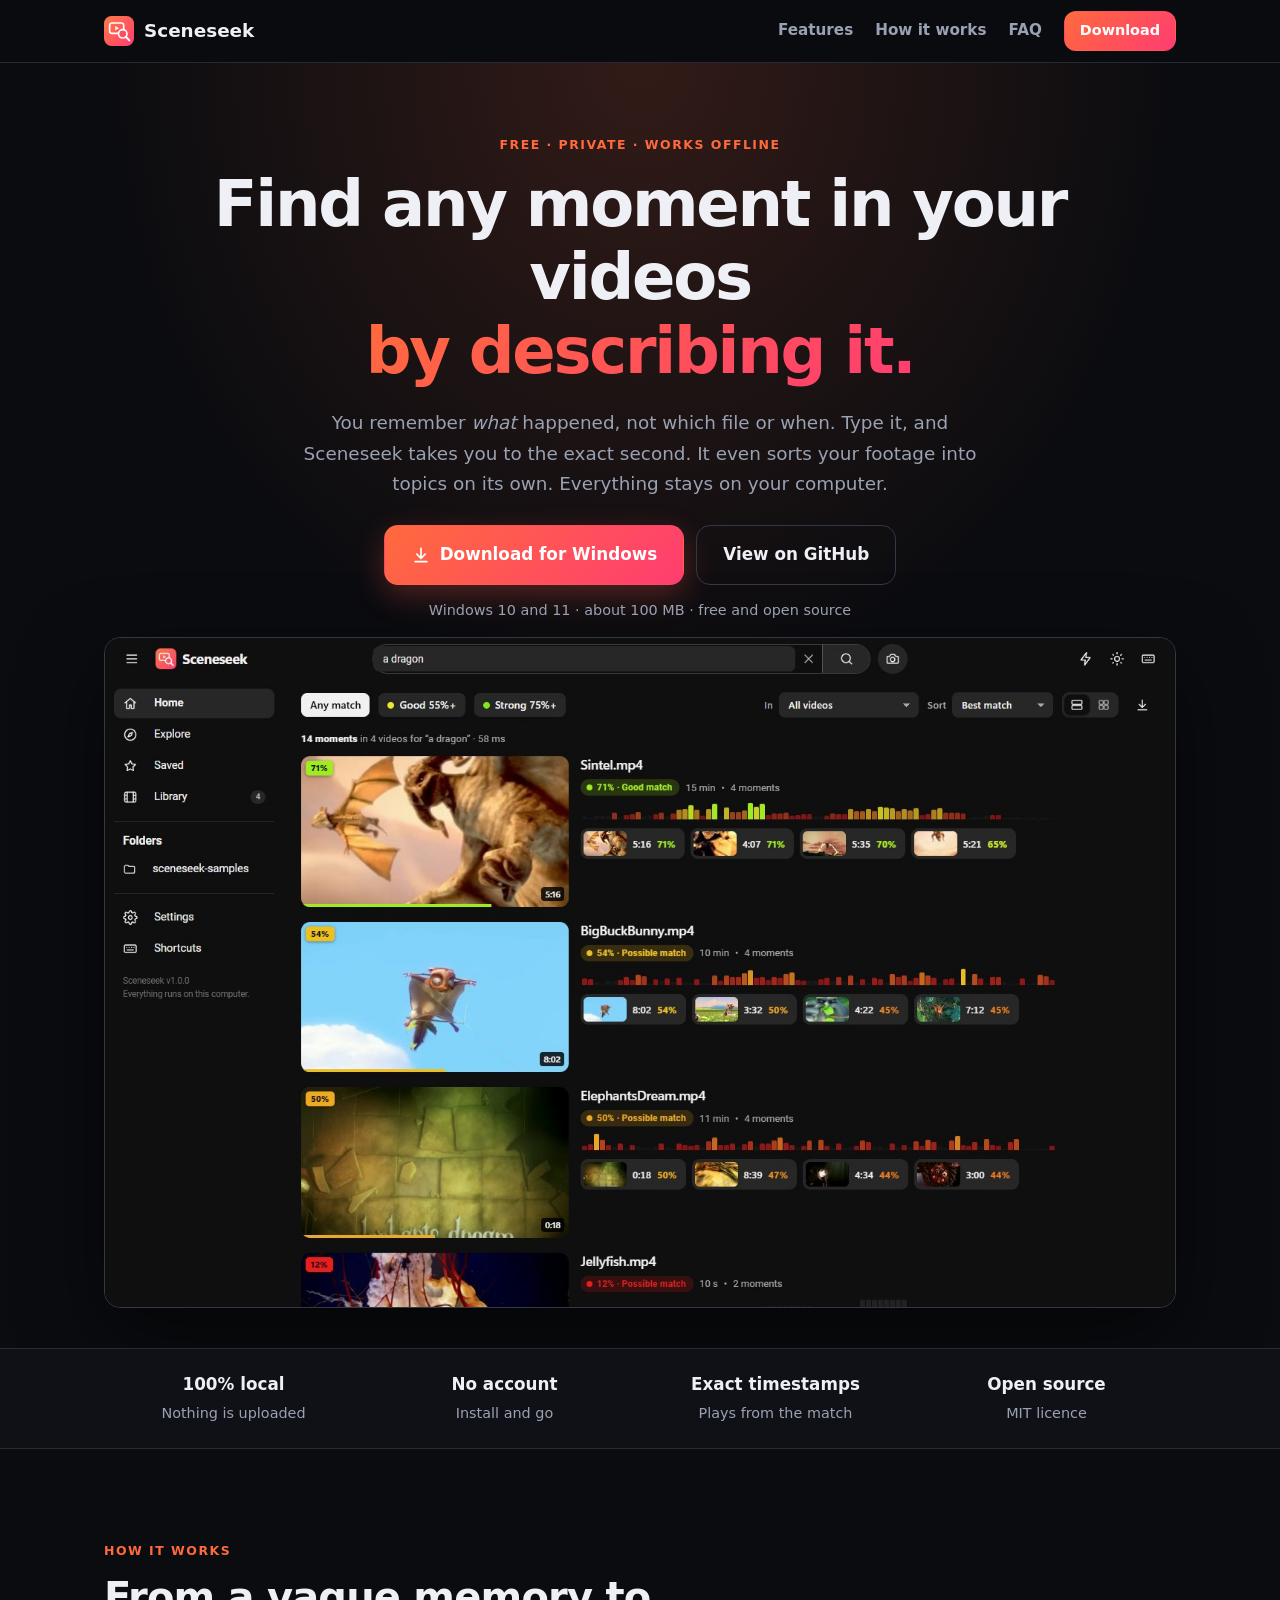
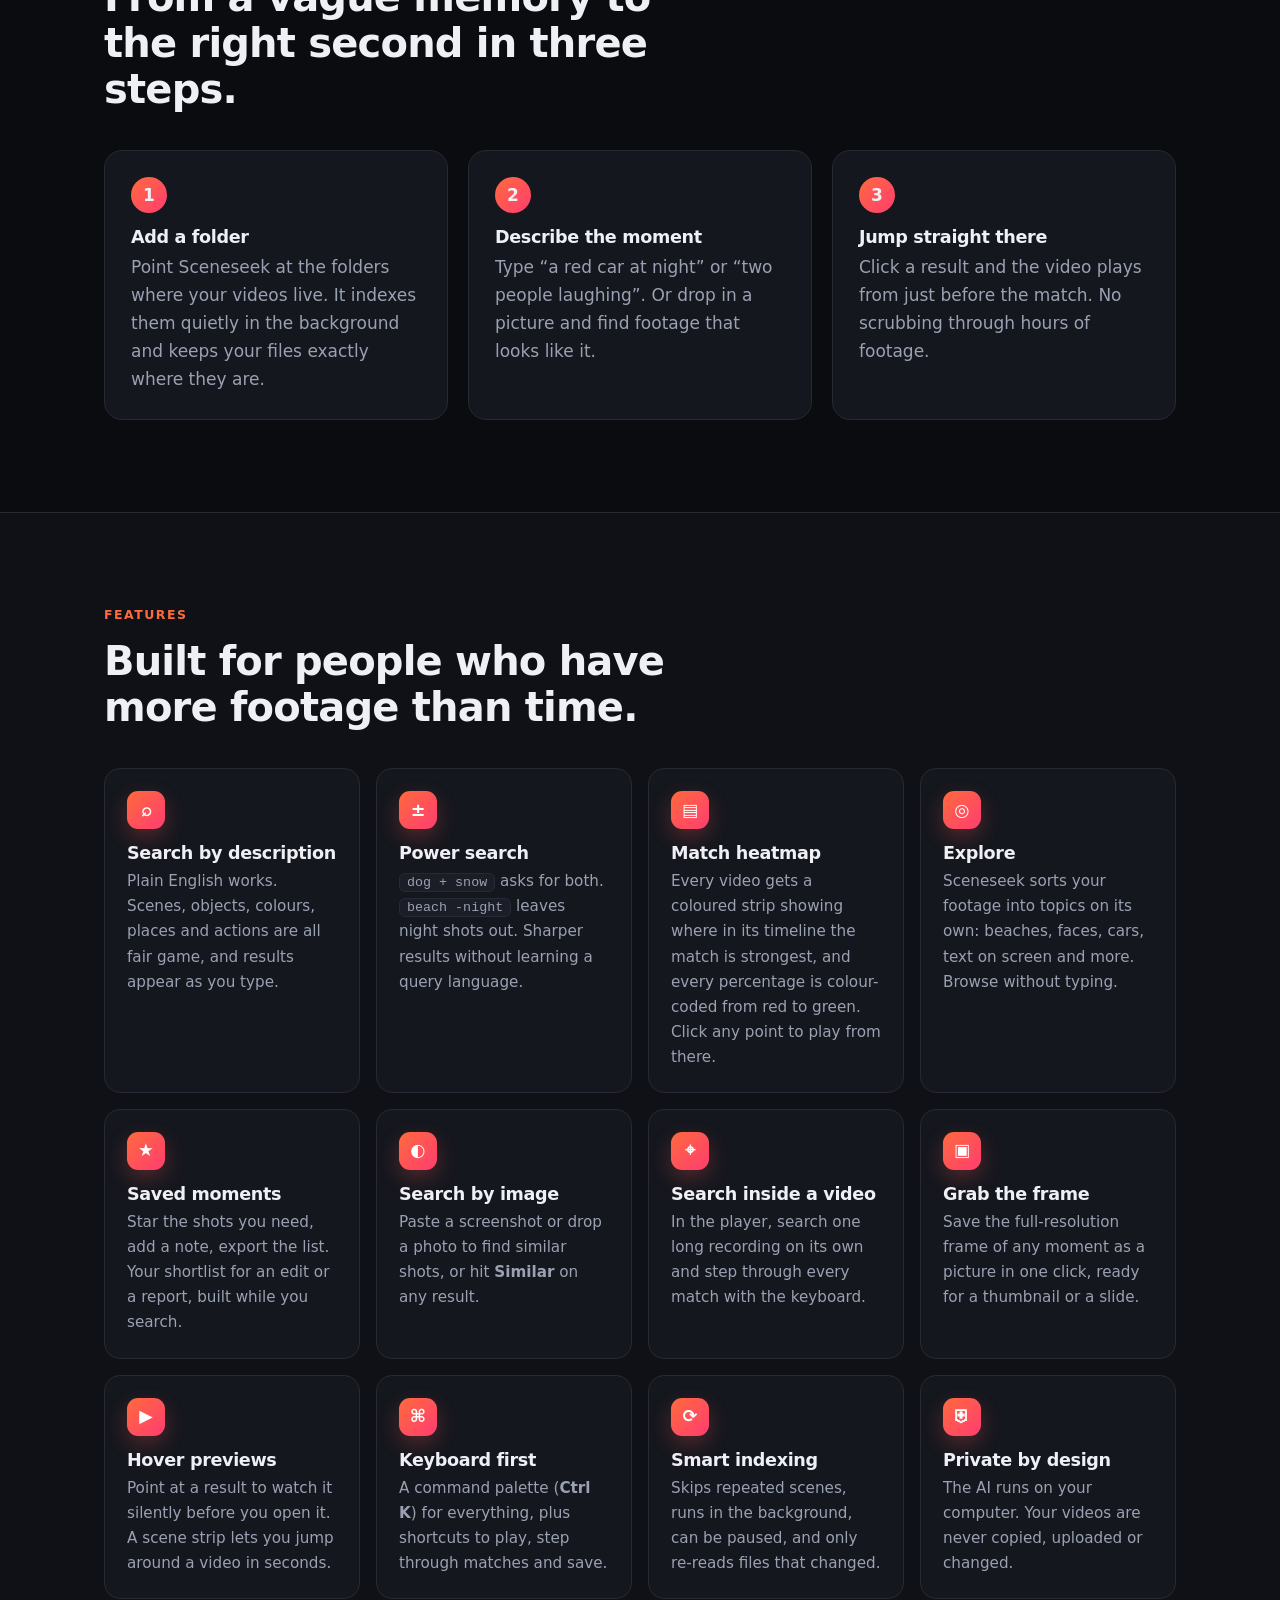
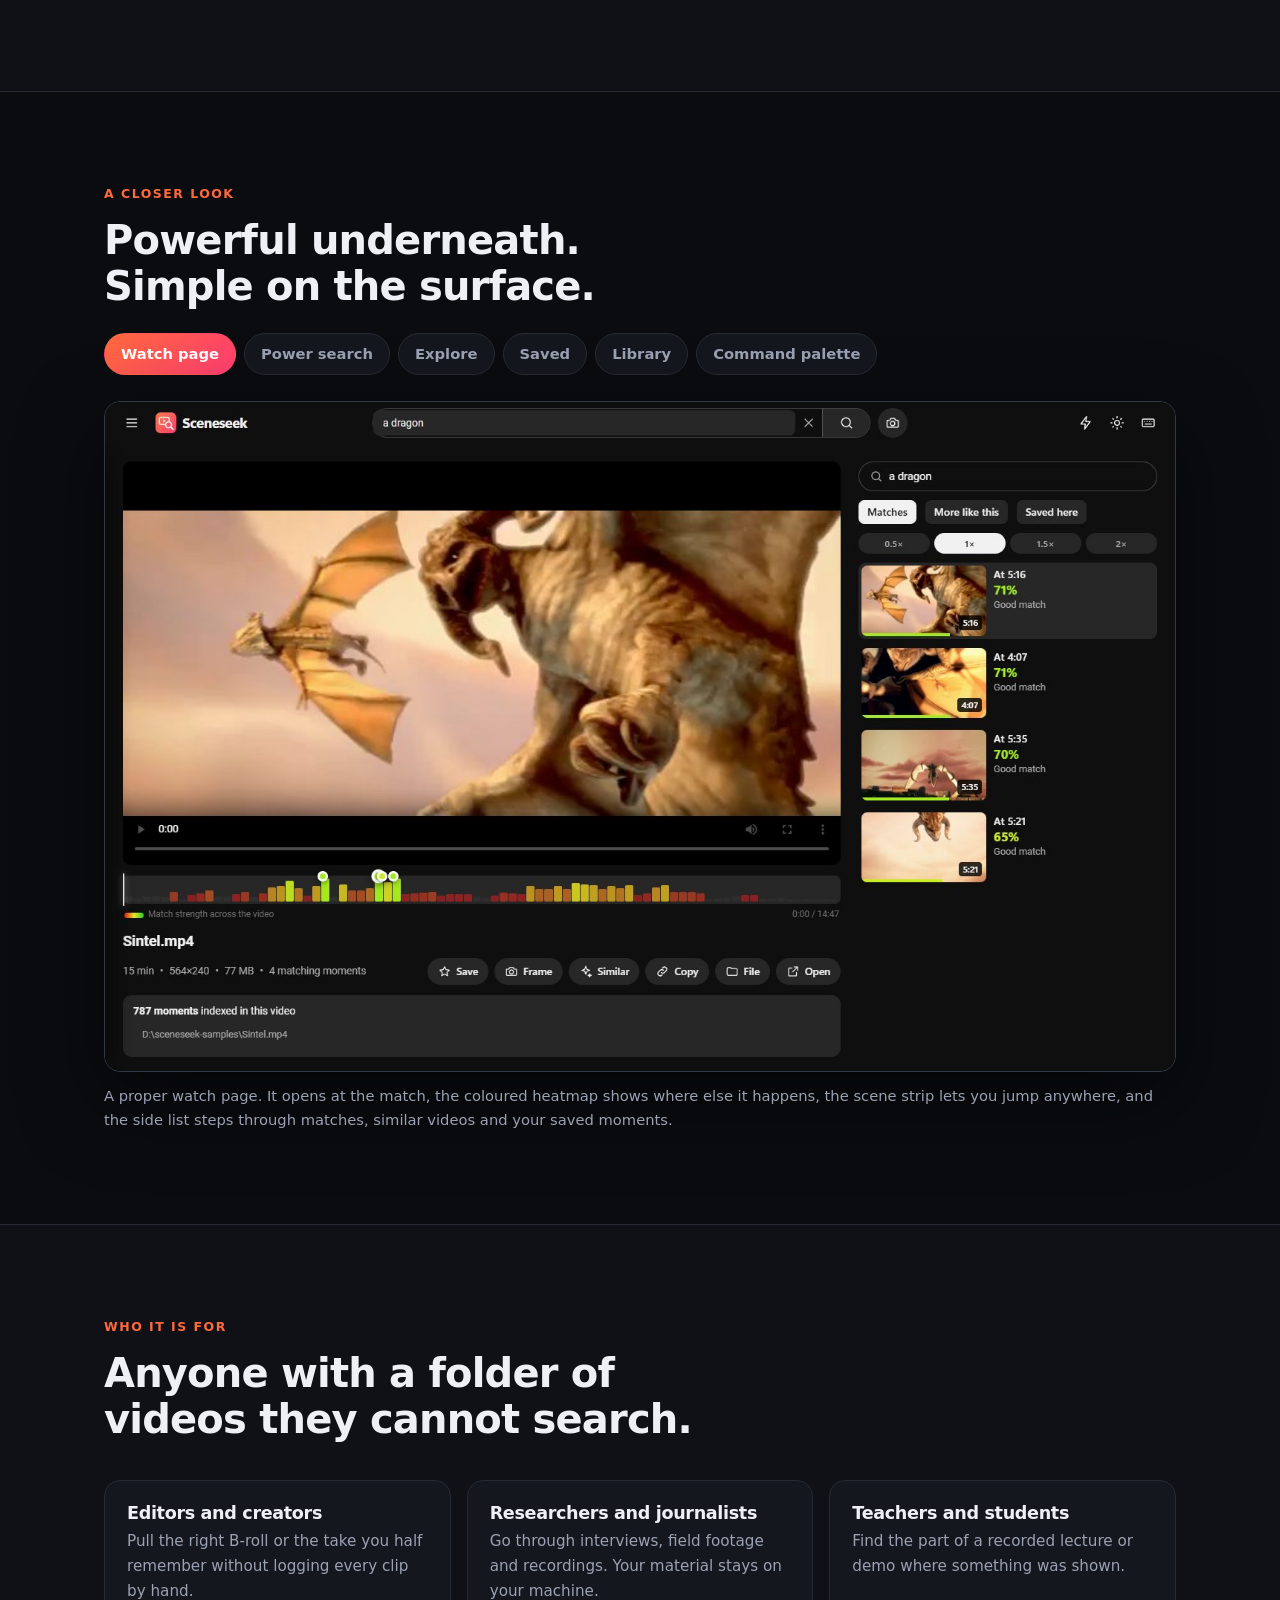
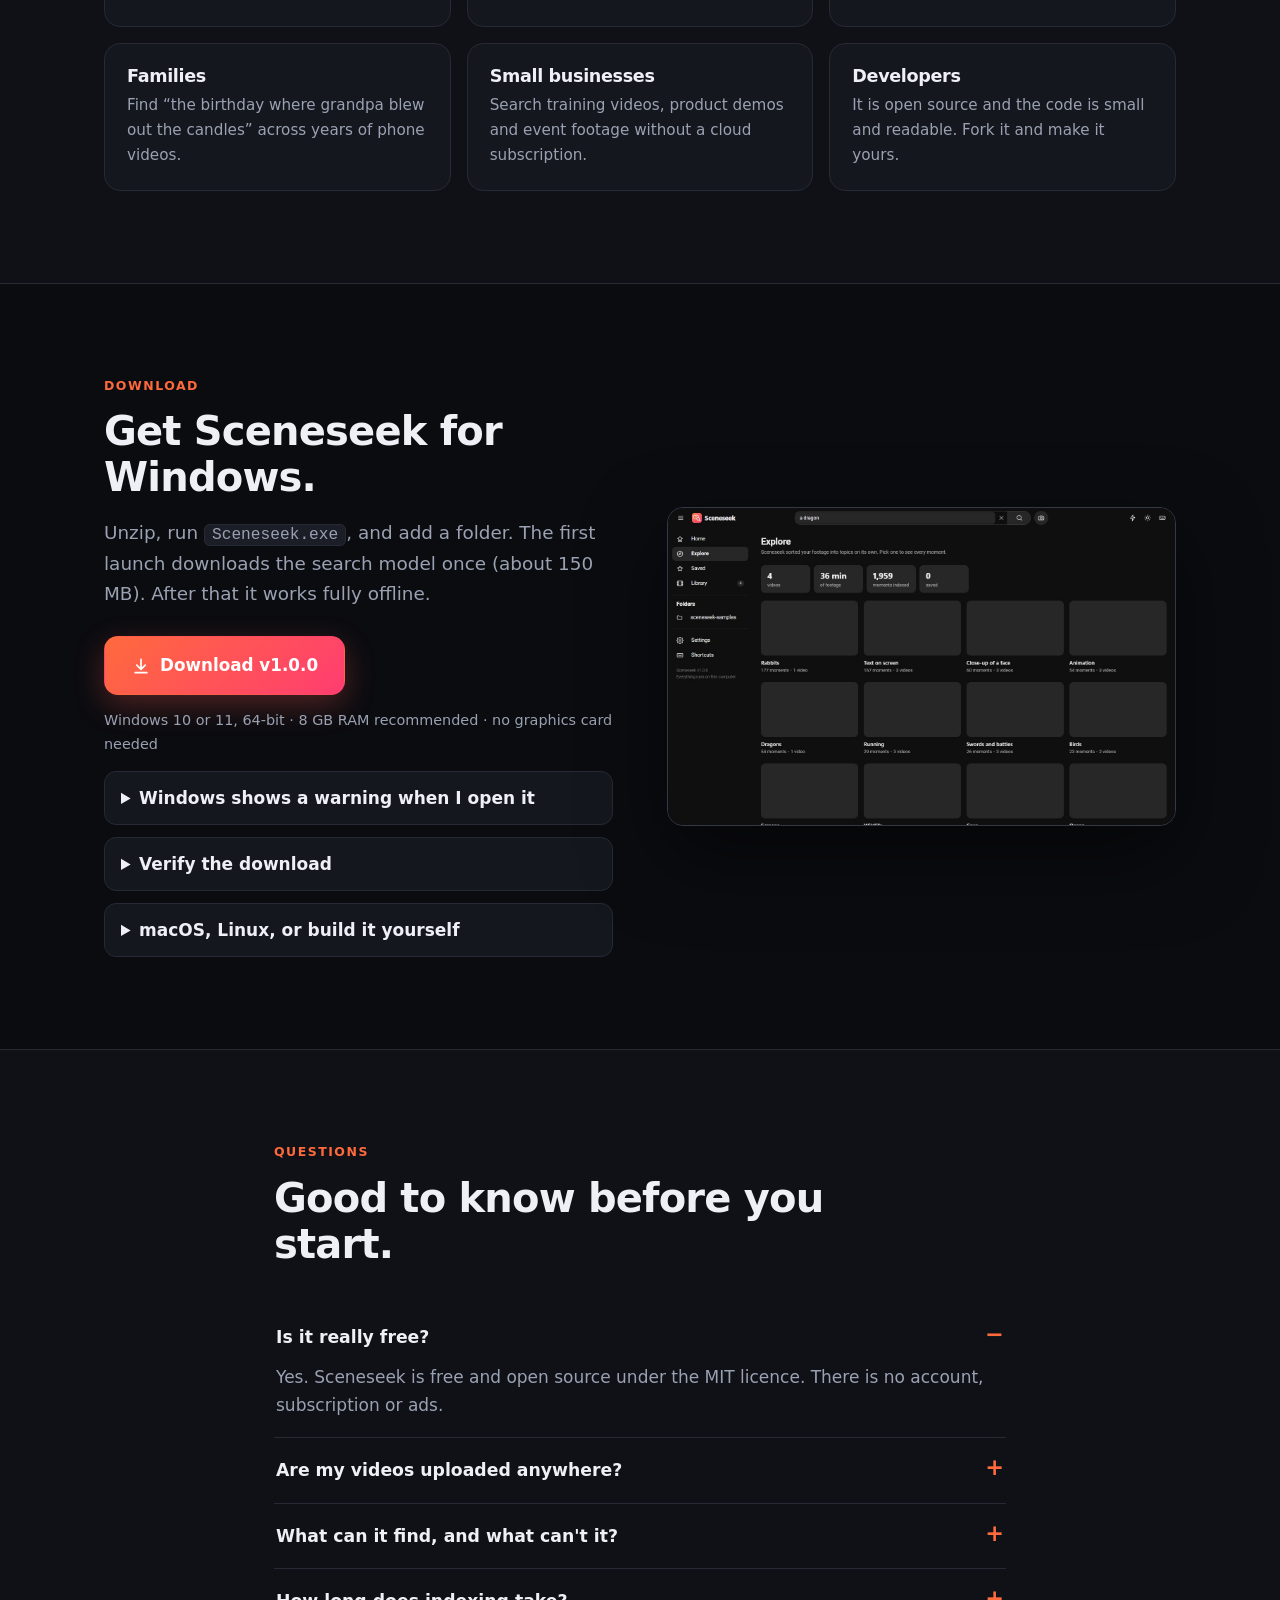
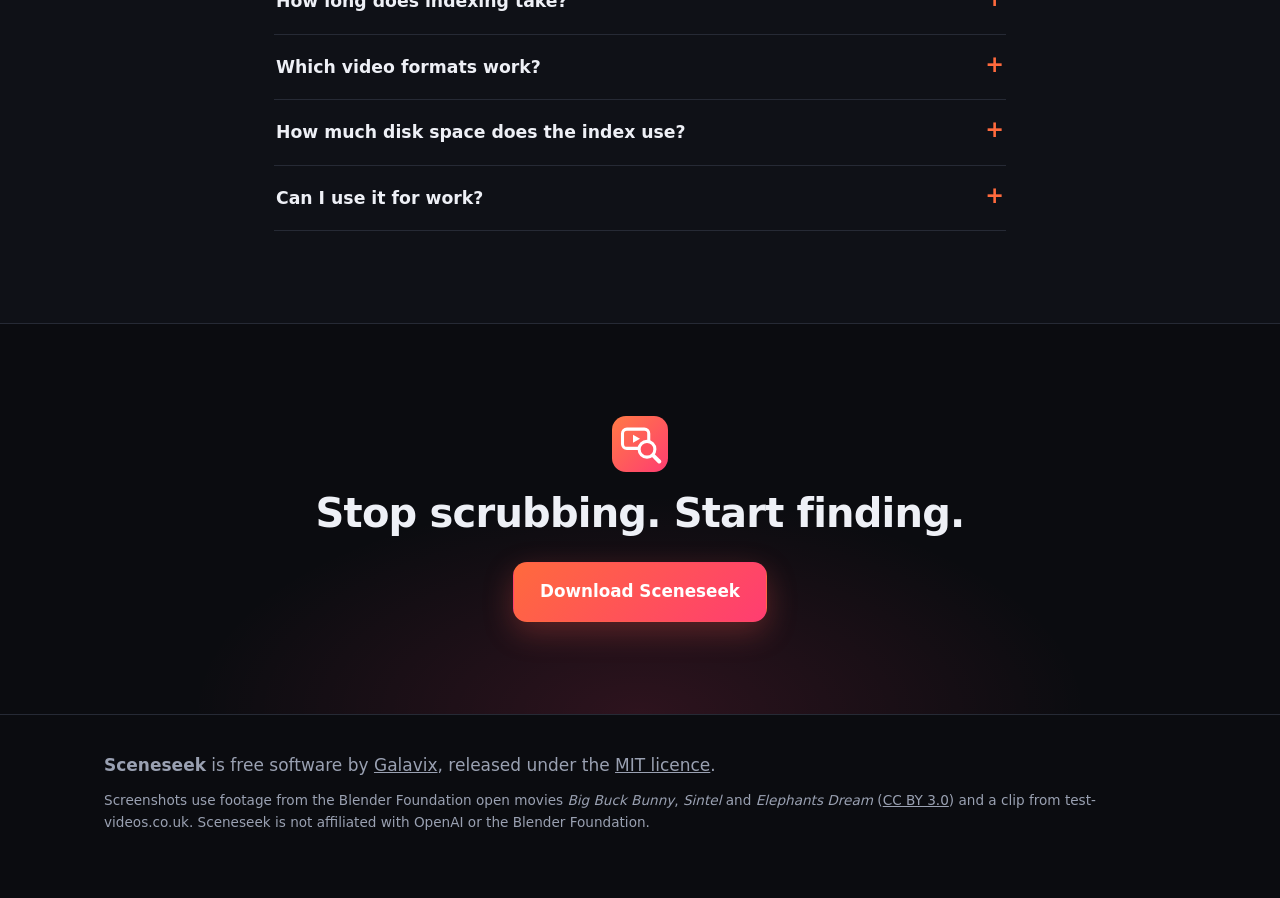
==== commit 77374dbf: "YouTube-style interface: top search bar, sidebar, topic chips, card grid, key-moment results, watch " ====
--- a/website/index.html
+++ b/website/index.html
@@ -83,7 +83,7 @@
       <div class="grid">
         <article><span class="fi">⌕</span><h3>Search by description</h3><p>Plain English works. Scenes, objects, colours, places and actions are all fair game, and results appear as you type.</p></article>
         <article><span class="fi">±</span><h3>Power search</h3><p><code>dog + snow</code> asks for both. <code>beach -night</code> leaves night shots out. Sharper results without learning a query language.</p></article>
-        <article><span class="fi">▤</span><h3>Match heatmap</h3><p>Every video gets a strip showing where in its timeline the match is strongest. Click any point to play from there.</p></article>
+        <article><span class="fi">▤</span><h3>Match heatmap</h3><p>Every video gets a coloured strip showing where in its timeline the match is strongest, and every percentage is colour-coded from red to green. Click any point to play from there.</p></article>
         <article><span class="fi">◎</span><h3>Explore</h3><p>Sceneseek sorts your footage into topics on its own: beaches, faces, cars, text on screen and more. Browse without typing.</p></article>
         <article><span class="fi">★</span><h3>Saved moments</h3><p>Star the shots you need, add a note, export the list. Your shortlist for an edit or a report, built while you search.</p></article>
         <article><span class="fi">◐</span><h3>Search by image</h3><p>Paste a screenshot or drop a photo to find similar shots, or hit <b>Similar</b> on any result.</p></article>
@@ -102,7 +102,7 @@
       <p class="eyebrow">A closer look</p>
       <h2>Powerful underneath. Simple on the surface.</h2>
       <div class="tabs" role="tablist" aria-label="Screens">
-        <button type="button" role="tab" aria-selected="true" data-shot="0">Player</button>
+        <button type="button" role="tab" aria-selected="true" data-shot="0">Watch page</button>
         <button type="button" role="tab" aria-selected="false" data-shot="1">Power search</button>
         <button type="button" role="tab" aria-selected="false" data-shot="2">Explore</button>
         <button type="button" role="tab" aria-selected="false" data-shot="3">Saved</button>
@@ -110,8 +110,8 @@
         <button type="button" role="tab" aria-selected="false" data-shot="5">Command palette</button>
       </div>
       <div class="gallery">
-        <figure class="shot on"><img src="assets/player.jpg" loading="lazy" width="1440" height="900" alt="The player at a matching moment, with the match heatmap, scene strip and other matches"><figcaption>The player opens at the match. The heatmap shows where else it happens, the scene strip lets you jump anywhere, and the side panel saves the moment, grabs the frame or finds similar shots.</figcaption></figure>
-        <figure class="shot"><img src="assets/power.jpg" loading="lazy" width="1440" height="900" alt="Results for a flying creature without dragons"><figcaption>“a flying creature -dragon”: the flying squirrel rises to the top once the dragons are left out.</figcaption></figure>
+        <figure class="shot on"><img src="assets/player.jpg" loading="lazy" width="1440" height="900" alt="The watch page at a matching moment, with the match heatmap, scene strip and an up-next style list of other matches"><figcaption>A proper watch page. It opens at the match, the coloured heatmap shows where else it happens, the scene strip lets you jump anywhere, and the side list steps through matches, similar videos and your saved moments.</figcaption></figure>
+        <figure class="shot"><img src="assets/power.jpg" loading="lazy" width="1440" height="900" alt="Search results for a flying creature without dragons"><figcaption>Results read like a video site: every match shows its percentage in colour, from red through amber to green. Here “a flying creature -dragon” puts the flying squirrel on top once dragons are left out.</figcaption></figure>
         <figure class="shot"><img src="assets/explore.jpg" loading="lazy" width="1440" height="900" alt="Explore page with automatic topics such as rabbits, dragons and close-ups"><figcaption>Explore finds the topics in your footage by itself. One click shows every moment of each.</figcaption></figure>
         <figure class="shot"><img src="assets/saved.jpg" loading="lazy" width="1440" height="900" alt="Saved moments with notes"><figcaption>Saved moments with your notes, ready to export.</figcaption></figure>
         <figure class="shot"><img src="assets/library.jpg" loading="lazy" width="1440" height="900" alt="Library of indexed videos"><figcaption>Your library: watched folders, progress, and anything that needs attention.</figcaption></figure>
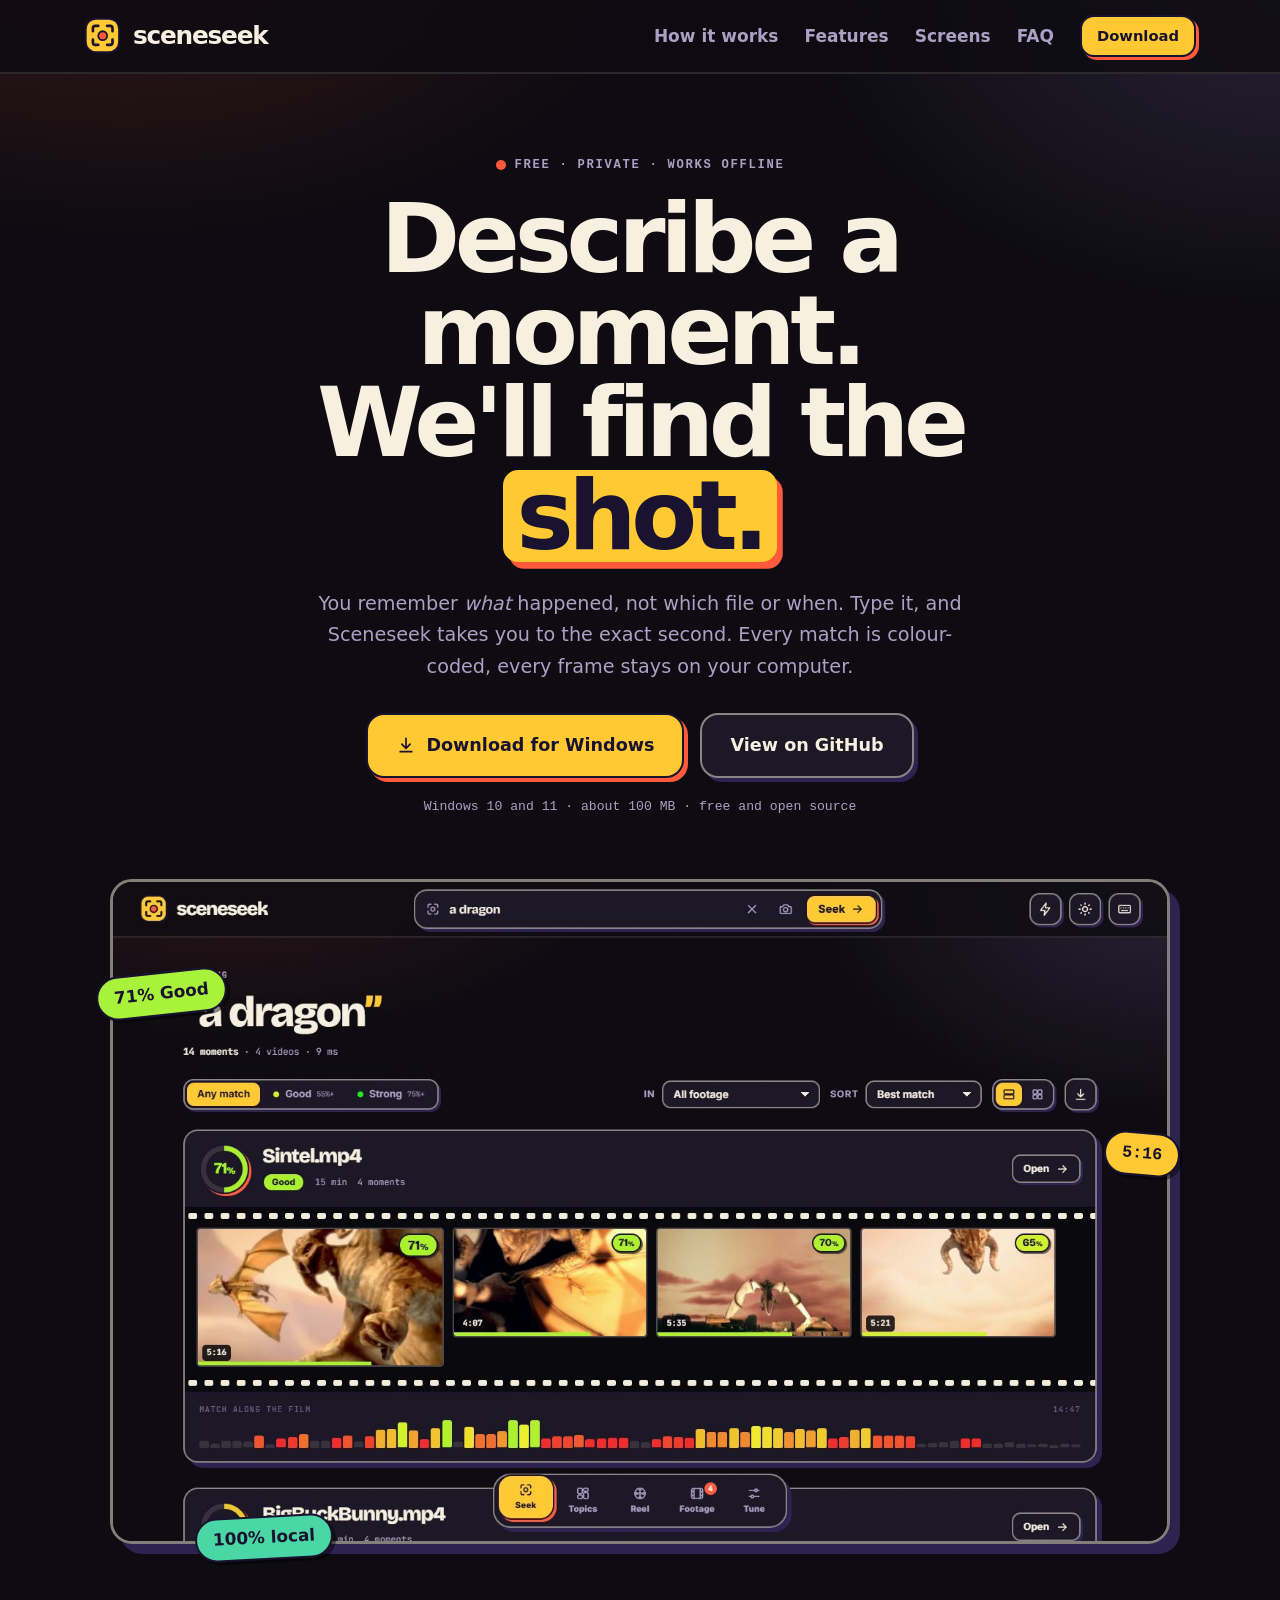
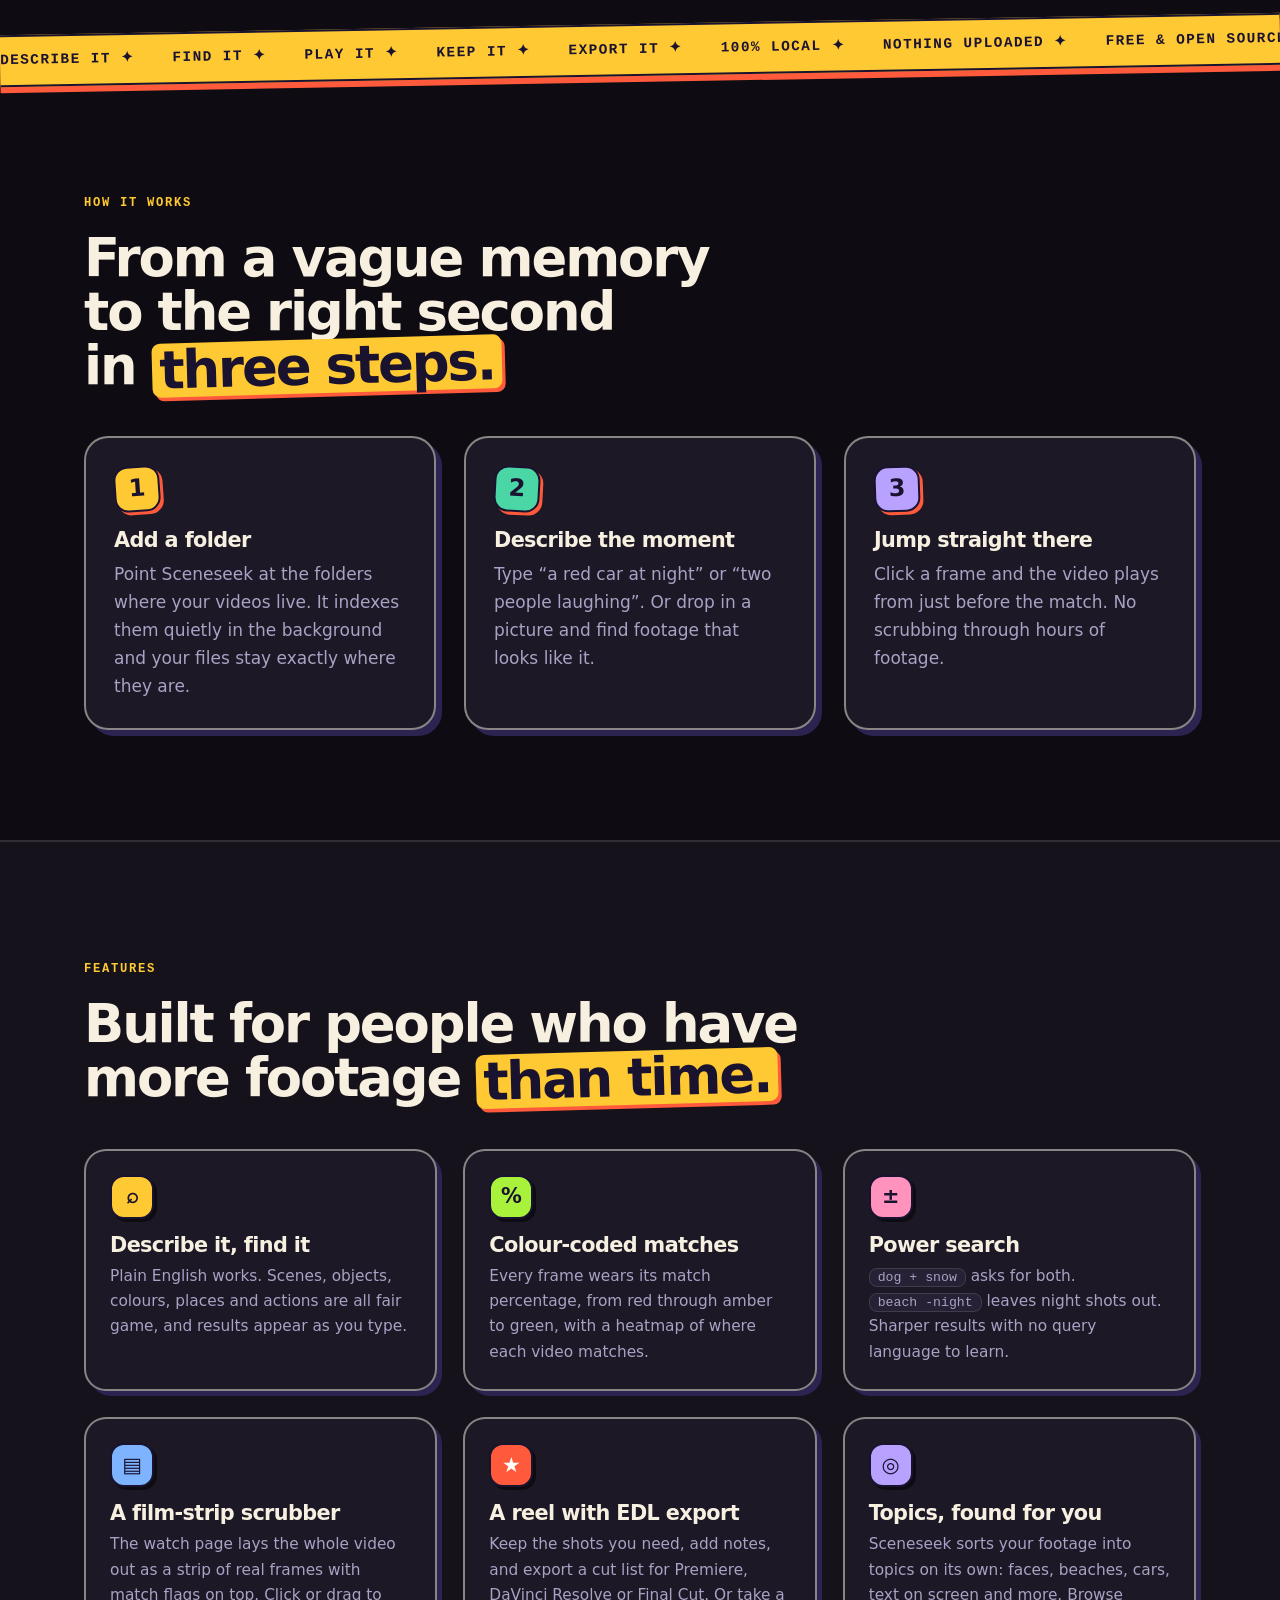
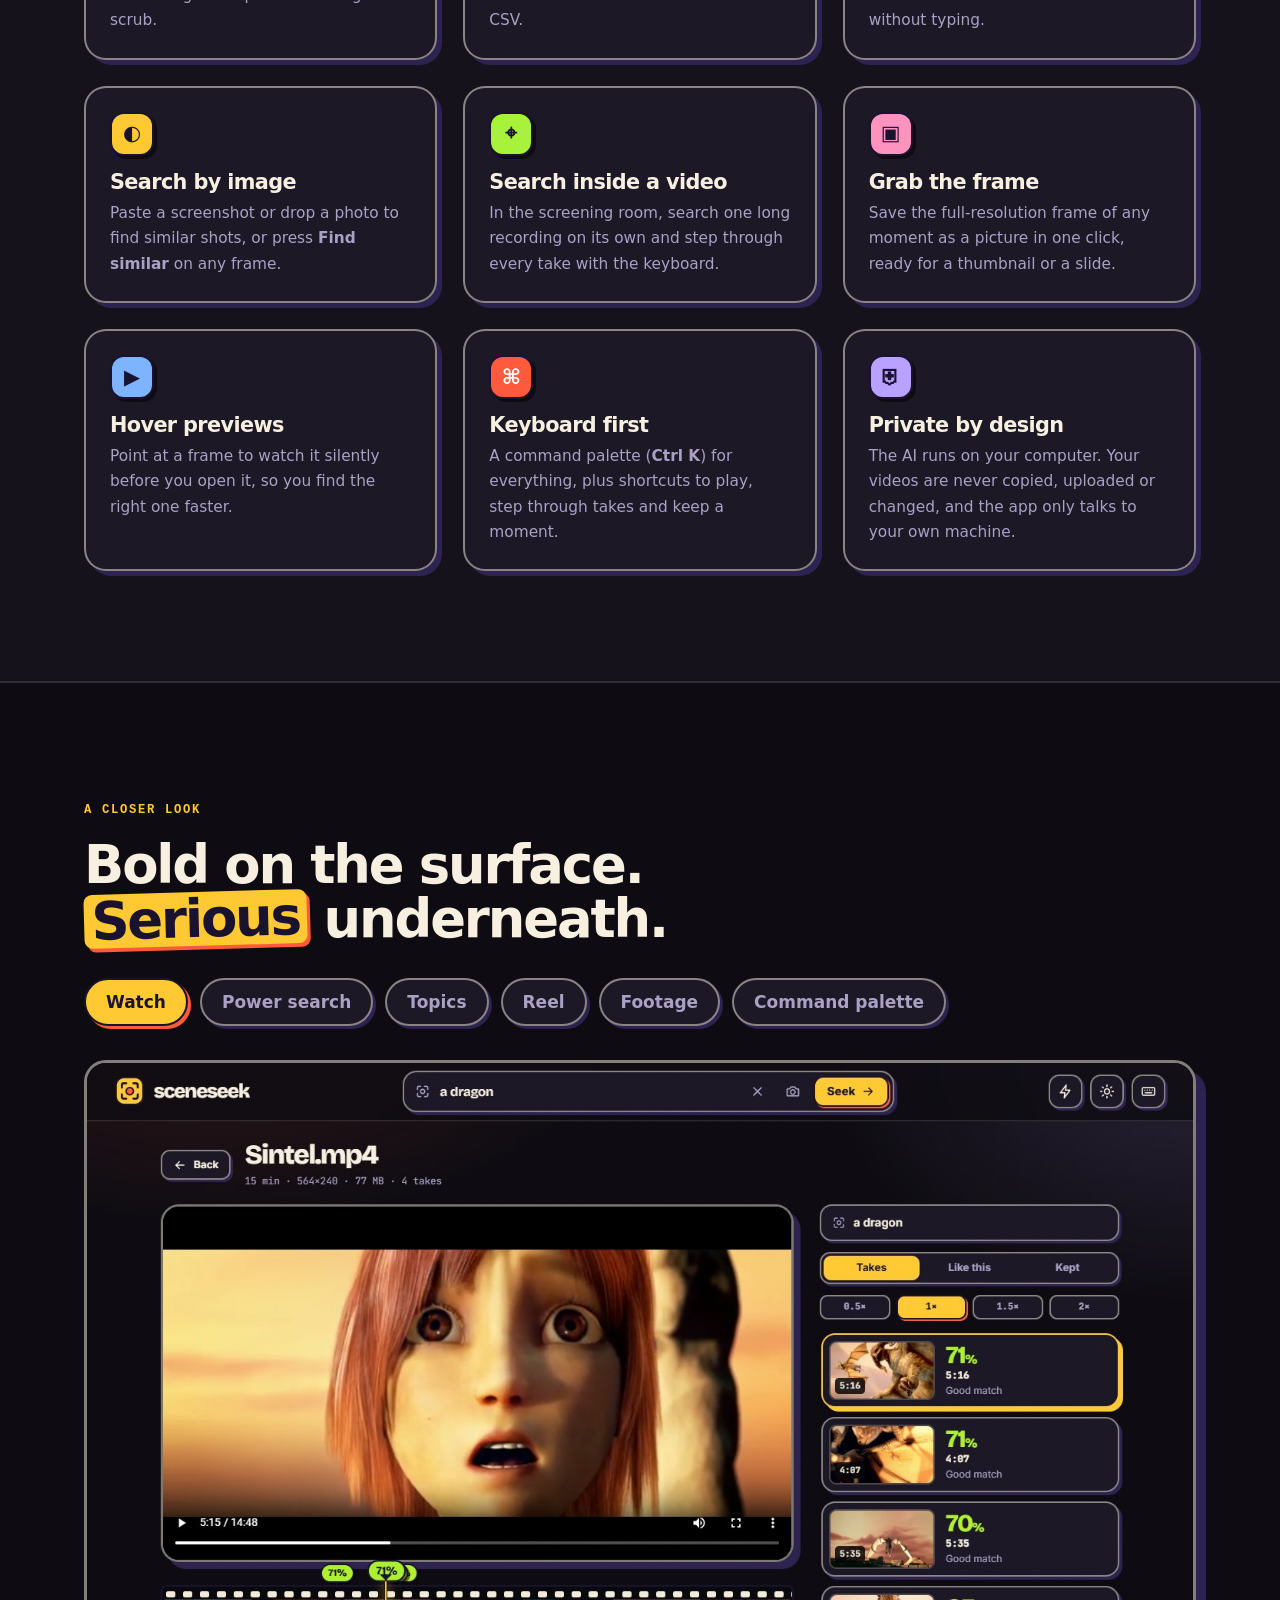
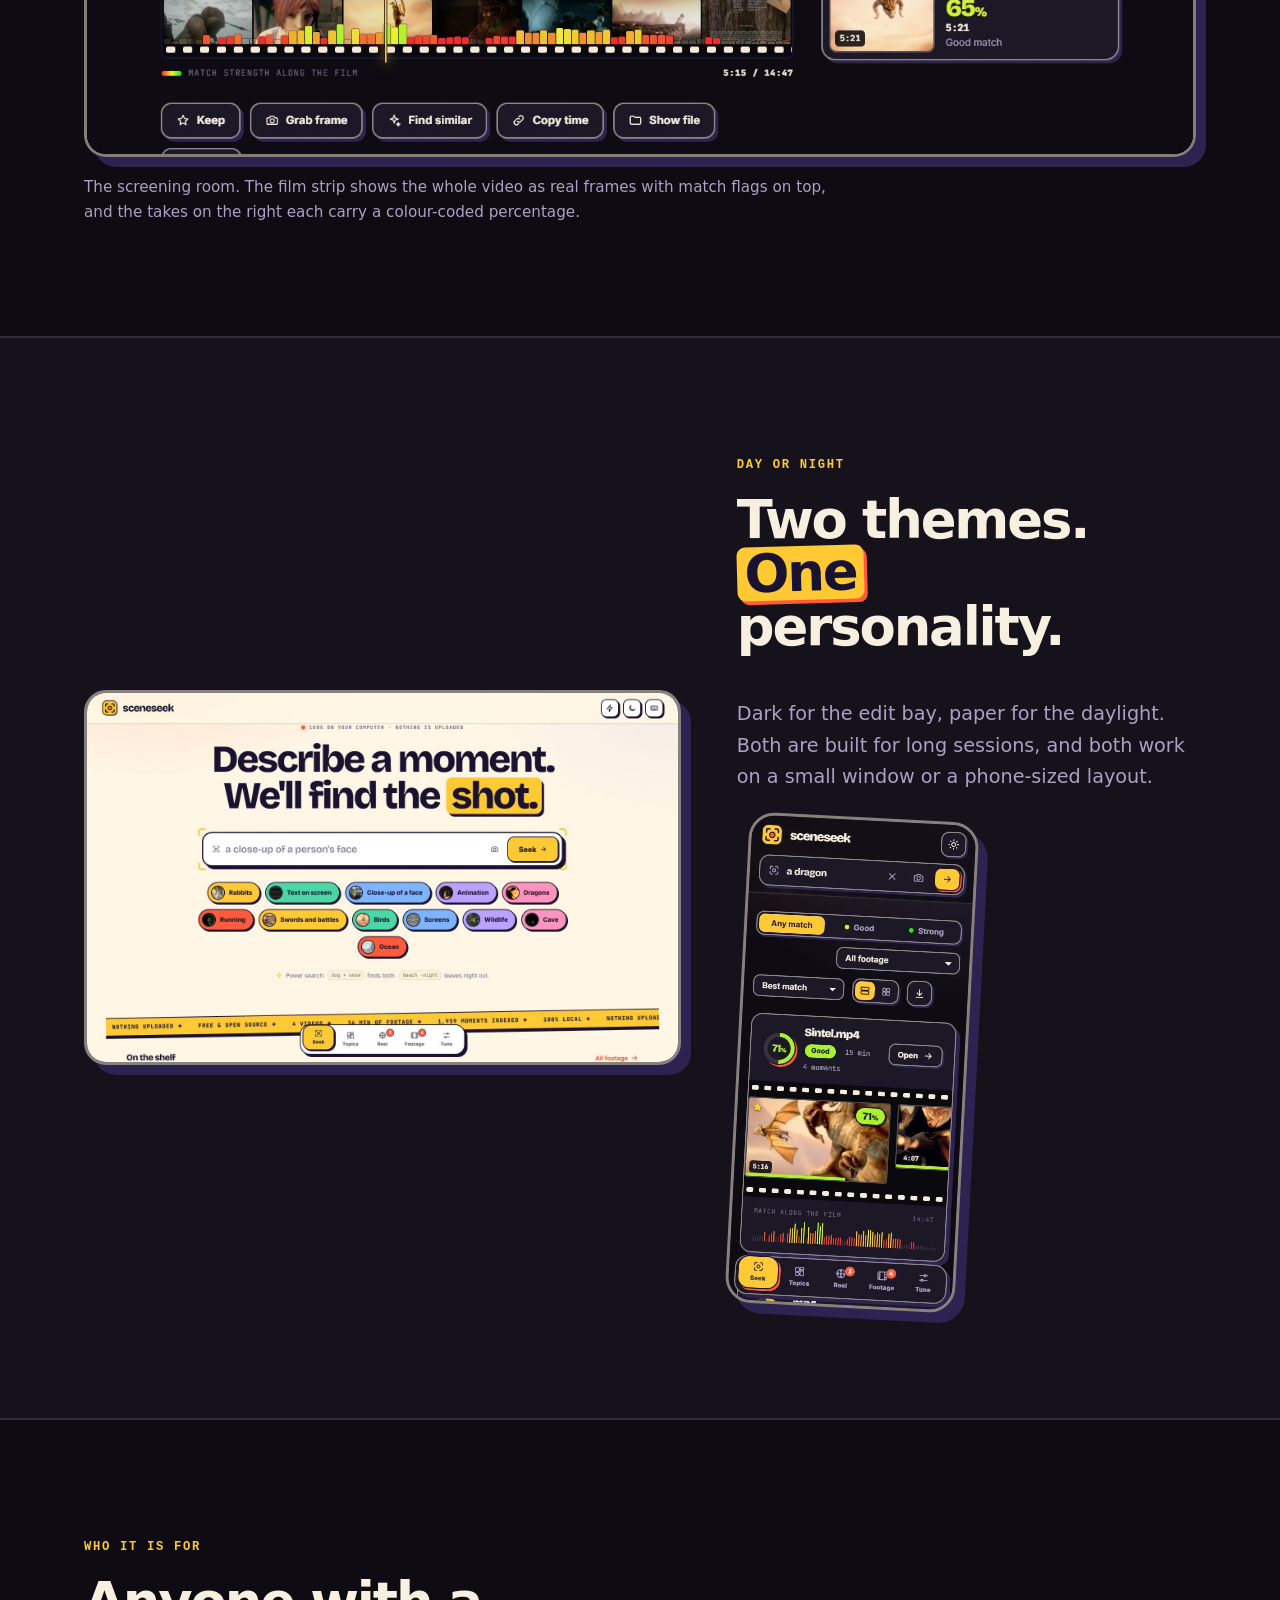
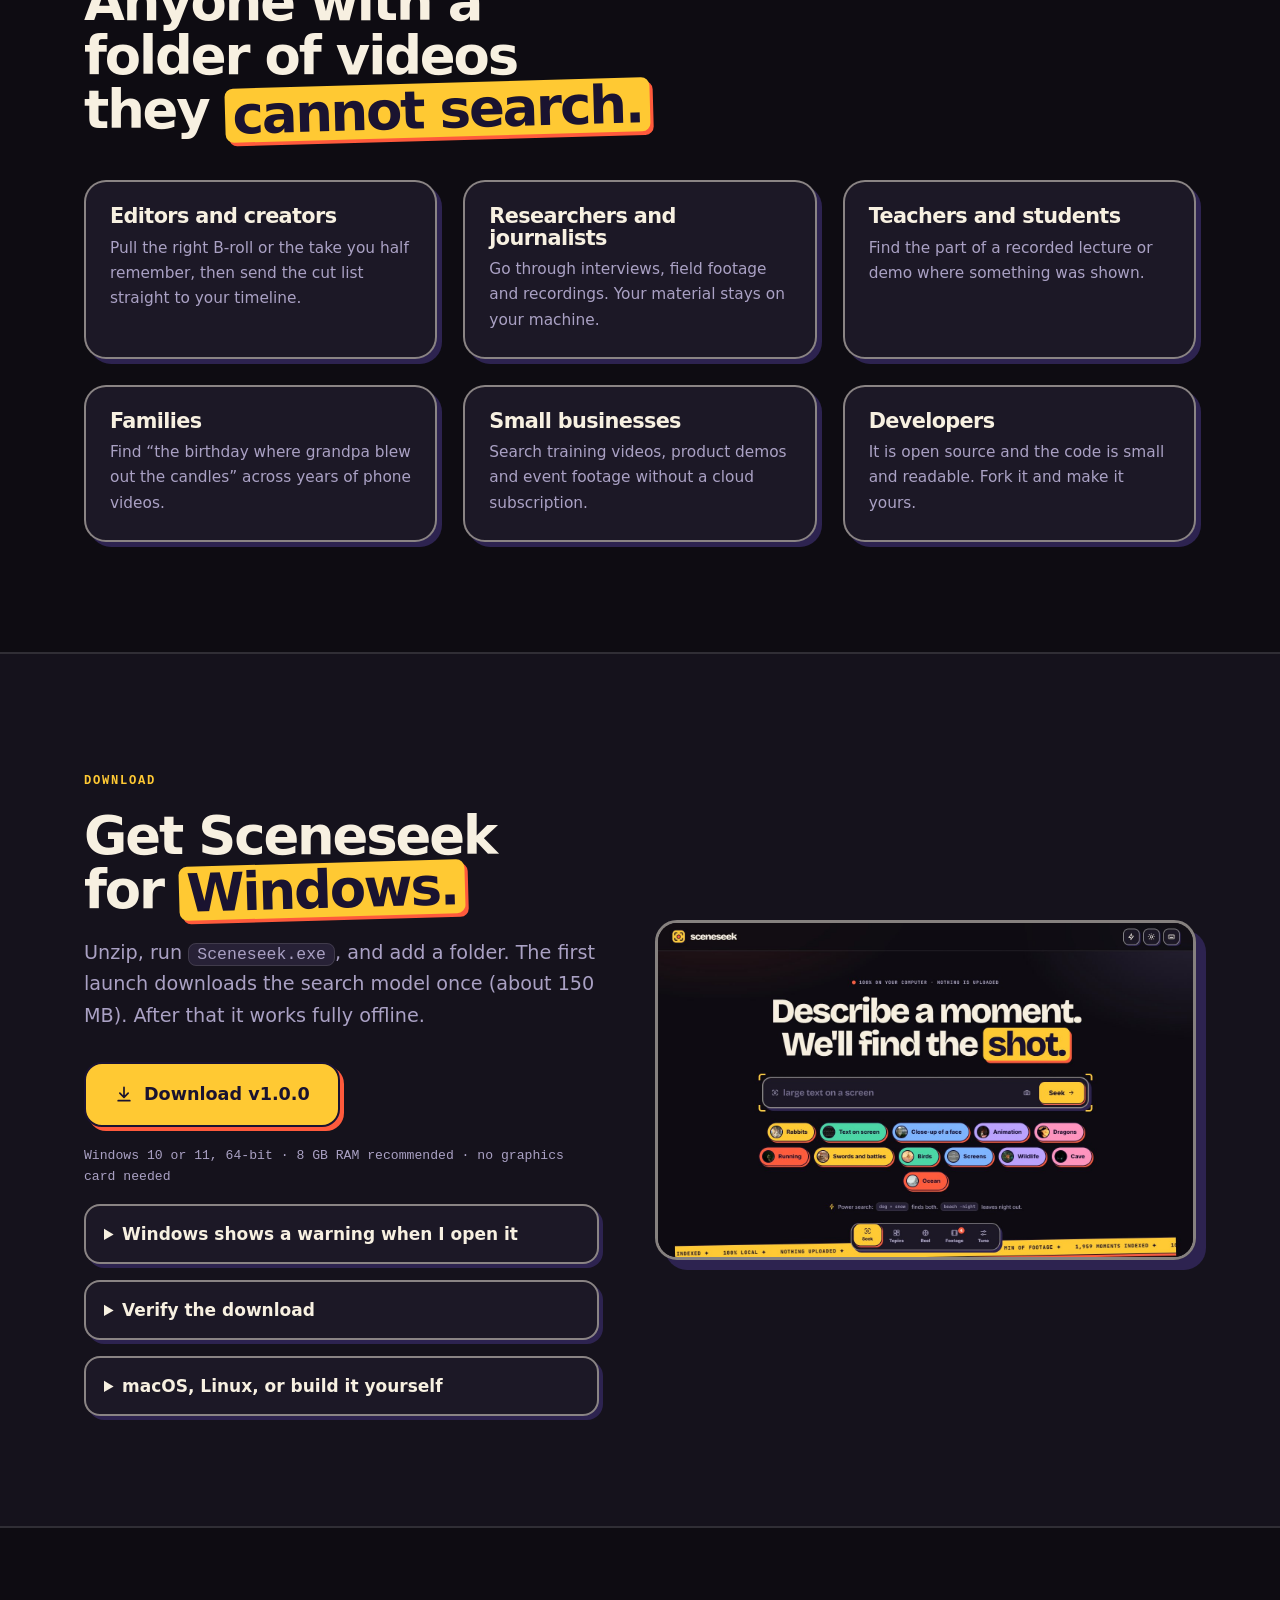
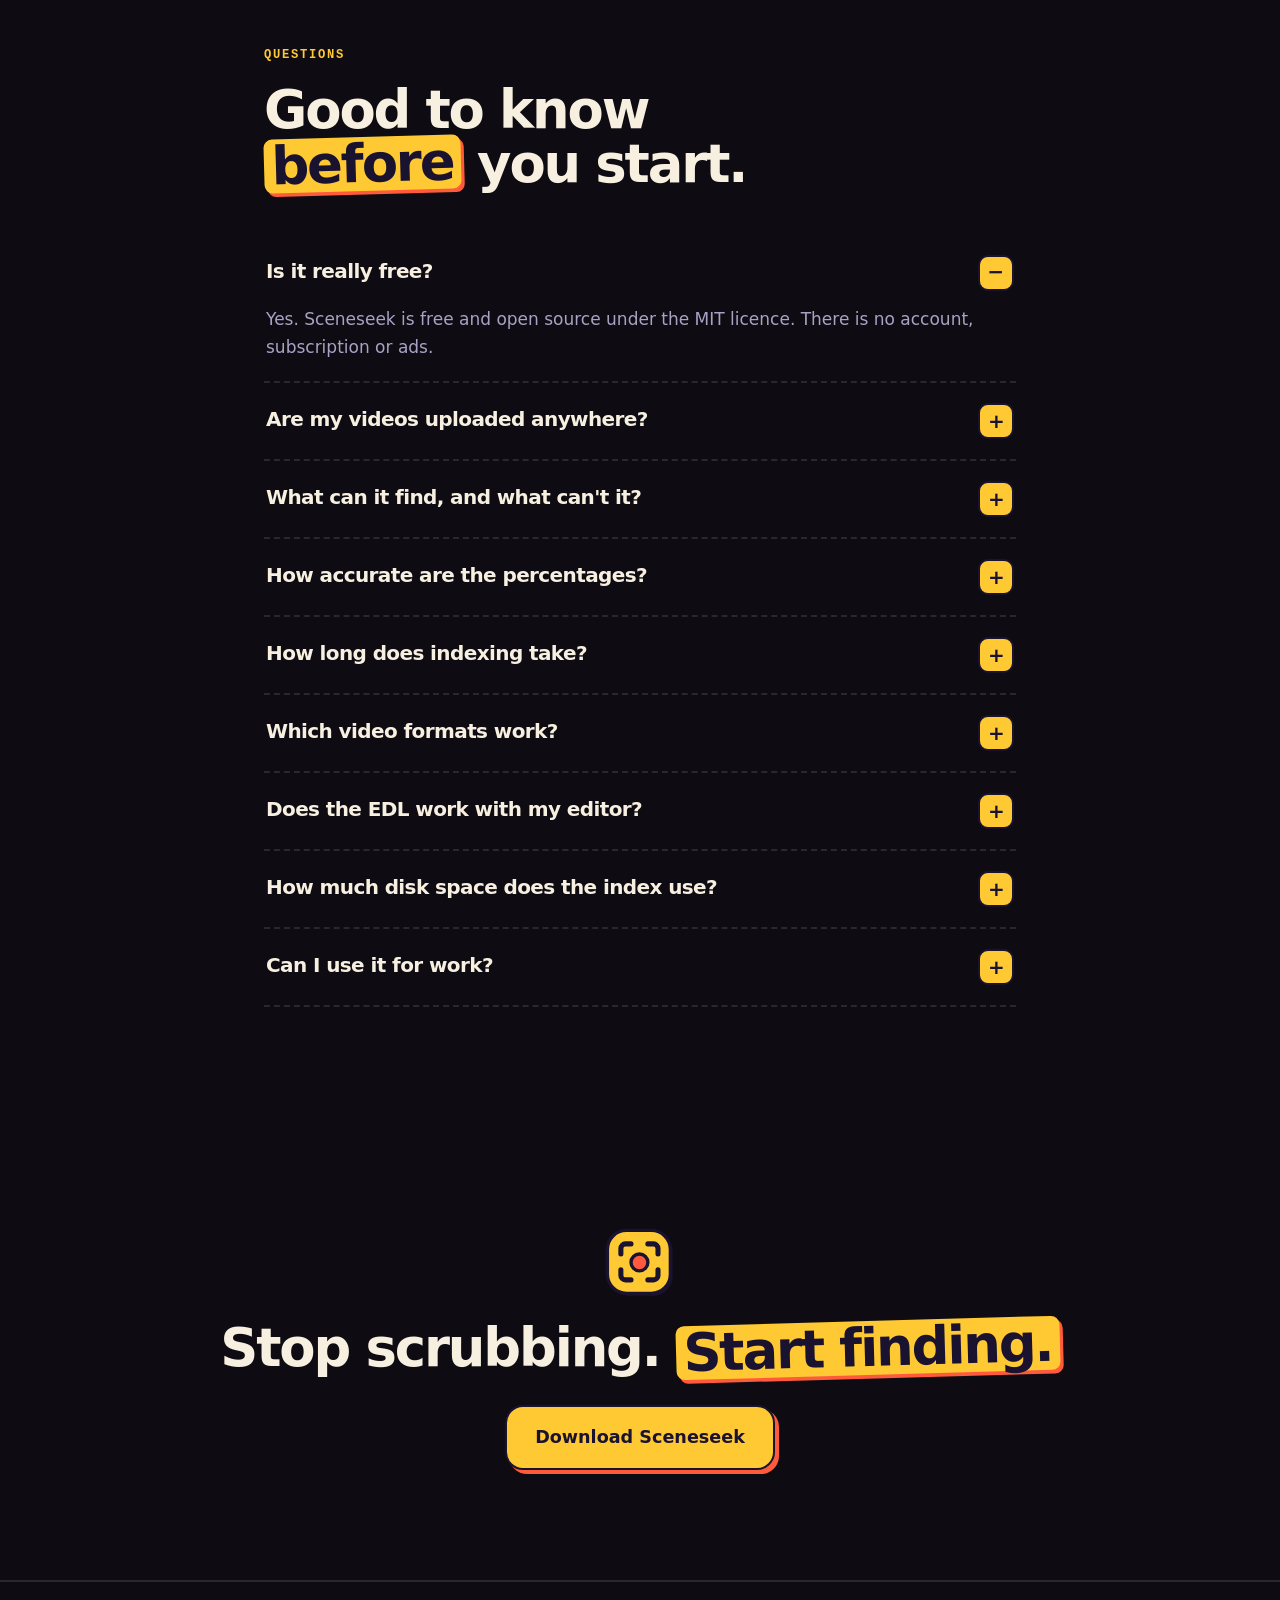
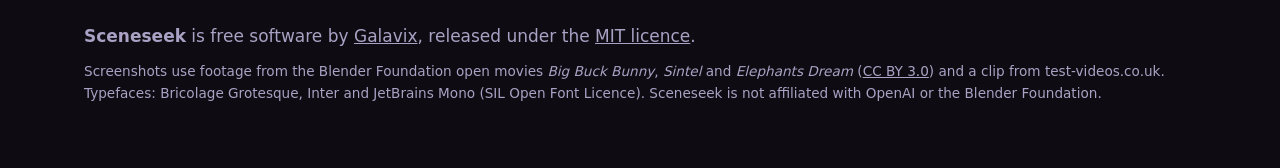
==== commit d0f367b8: "Redesign: cinema-sticker interface with contact sheets, film-strip scrubber, reel with EDL export A " ====
--- a/website/index.html
+++ b/website/index.html
@@ -4,8 +4,8 @@
 <meta charset="UTF-8">
 <meta name="viewport" content="width=device-width, initial-scale=1">
 <title>Sceneseek: find any moment in your videos by describing it</title>
-<meta name="description" content="Sceneseek is a free, private desktop app that searches your own videos by what is in them. Type what you remember and jump to the exact second. Runs offline on Windows.">
-<meta name="theme-color" content="#0b0c10">
+<meta name="description" content="Sceneseek is a free, private desktop app that searches your own videos by what is in them. Describe a moment and jump to the exact second. Runs offline on Windows.">
+<meta name="theme-color" content="#0e0c12">
 <link rel="icon" href="favicon.svg" type="image/svg+xml">
 <link rel="canonical" href="https://galavixofficial.github.io/Video-Search-Engine/">
 <meta property="og:type" content="website">
@@ -13,6 +13,7 @@
 <meta property="og:description" content="Private, offline video search for your own footage. Free and open source.">
 <meta property="og:image" content="https://galavixofficial.github.io/Video-Search-Engine/assets/og.jpg">
 <meta name="twitter:card" content="summary_large_image">
+<link rel="preload" href="assets/fonts/bricolage-grotesque-latin-wght-normal.woff2" as="font" type="font/woff2" crossorigin>
 <link rel="stylesheet" href="style.css">
 <script type="application/ld+json">
 {"@context":"https://schema.org","@type":"SoftwareApplication","name":"Sceneseek","operatingSystem":"Windows 10, Windows 11","applicationCategory":"MultimediaApplication","offers":{"@type":"Offer","price":"0","priceCurrency":"USD"},"description":"Search your own videos by describing what is in them. Runs offline on your computer.","softwareVersion":"1.0.0","license":"https://opensource.org/licenses/MIT"}
@@ -30,10 +31,10 @@
 <a class="skip" href="#main">Skip to content</a>
 <header class="nav">
   <div class="wrap nav-in">
-    <a class="brand" href="#top"><img src="assets/logo.svg" alt="" width="30" height="30"><span>Sceneseek</span></a>
+    <a class="brand" href="#top"><img src="assets/logo.svg" alt="" width="38" height="38"><span>sceneseek</span></a>
     <nav aria-label="Main">
-      <a href="#features">Features</a><a href="#how">How it works</a><a href="#faq">FAQ</a>
-      <a class="btn small" href="#download">Download</a>
+      <a href="#how">How it works</a><a href="#features">Features</a><a href="#tour">Screens</a><a href="#faq">FAQ</a>
+      <a class="btn pop small" href="#download">Download</a>
     </nav>
   </div>
 </header>
@@ -41,58 +42,52 @@
 <main id="main">
   <section class="hero" id="top">
     <div class="wrap">
-      <p class="eyebrow">Free · Private · Works offline</p>
-      <h1>Find any moment in your videos<br><em>by describing it.</em></h1>
-      <p class="lead">You remember <i>what</i> happened, not which file or when. Type it, and Sceneseek takes you to the exact second. It even sorts your footage into topics on its own. Everything stays on your computer.</p>
+      <p class="kicker"><i class="recdot"></i> Free · private · works offline</p>
+      <h1 class="mega"><span>Describe a moment.</span><br><span>We'll find the</span> <mark>shot.</mark></h1>
+      <p class="lead">You remember <i>what</i> happened, not which file or when. Type it, and Sceneseek takes you to the exact second. Every match is colour-coded, every frame stays on your computer.</p>
       <div class="cta">
-        <a class="btn primary big" href="#download"><svg viewBox="0 0 24 24" class="ic"><path d="M12 4v11M7 11l5 5 5-5M5 20h14"/></svg>Download for Windows</a>
-        <a class="btn ghost big" href="https://github.com/galavixofficial/Video-Search-Engine" rel="noopener">View on GitHub</a>
-      </div>
-      <p class="note">Windows 10 and 11 · about 100 MB · free and open source</p>
-      <figure class="shot hero-shot">
-        <img src="assets/results.jpg" width="1440" height="900" alt="Sceneseek showing search results for “a dragon”, with thumbnails and timestamps from several videos">
+        <a class="btn pop big" href="#download"><svg viewBox="0 0 24 24" class="ic"><path d="M12 4v11M7 11l5 5 5-5M5 20h14"/></svg>Download for Windows</a>
+        <a class="btn big" href="https://github.com/galavixofficial/Video-Search-Engine" rel="noopener">View on GitHub</a>
+      </div>
+      <p class="note mono">Windows 10 and 11 · about 100 MB · free and open source</p>
+      <figure class="hero-shot">
+        <img src="assets/results.jpg" width="1440" height="900" alt="Sceneseek showing contact sheets for the search “a dragon”, with colour-coded match percentages on every frame">
+        <i class="chip c1">71% Good</i><i class="chip c2">5:16</i><i class="chip c3">100% local</i>
       </figure>
     </div>
   </section>
 
-  <section class="strip" aria-label="Highlights">
-    <div class="wrap strip-in">
-      <div><b>100% local</b><span>Nothing is uploaded</span></div>
-      <div><b>No account</b><span>Install and go</span></div>
-      <div><b>Exact timestamps</b><span>Plays from the match</span></div>
-      <div><b>Open source</b><span>MIT licence</span></div>
-    </div>
-  </section>
+  <div class="ticker" aria-hidden="true"><div><span>Describe it ✦</span><span>find it ✦</span><span>play it ✦</span><span>keep it ✦</span><span>export it ✦</span><span>100% local ✦</span><span>nothing uploaded ✦</span><span>free &amp; open source ✦</span><span>Describe it ✦</span><span>find it ✦</span><span>play it ✦</span><span>keep it ✦</span><span>export it ✦</span><span>100% local ✦</span><span>nothing uploaded ✦</span><span>free &amp; open source ✦</span></div></div>
 
   <section class="sec" id="how">
     <div class="wrap">
       <p class="eyebrow">How it works</p>
-      <h2>From a vague memory to the right second in three steps.</h2>
+      <h2>From a vague memory to the right second in <mark>three steps.</mark></h2>
       <ol class="steps">
-        <li><span class="n">1</span><h3>Add a folder</h3><p>Point Sceneseek at the folders where your videos live. It indexes them quietly in the background and keeps your files exactly where they are.</p></li>
+        <li><span class="n">1</span><h3>Add a folder</h3><p>Point Sceneseek at the folders where your videos live. It indexes them quietly in the background and your files stay exactly where they are.</p></li>
         <li><span class="n">2</span><h3>Describe the moment</h3><p>Type “a red car at night” or “two people laughing”. Or drop in a picture and find footage that looks like it.</p></li>
-        <li><span class="n">3</span><h3>Jump straight there</h3><p>Click a result and the video plays from just before the match. No scrubbing through hours of footage.</p></li>
+        <li><span class="n">3</span><h3>Jump straight there</h3><p>Click a frame and the video plays from just before the match. No scrubbing through hours of footage.</p></li>
       </ol>
     </div>
   </section>
 
-  <section class="sec alt" id="features">
+  <section class="sec tint" id="features">
     <div class="wrap">
       <p class="eyebrow">Features</p>
-      <h2>Built for people who have more footage than time.</h2>
+      <h2>Built for people who have more footage <mark>than time.</mark></h2>
       <div class="grid">
-        <article><span class="fi">⌕</span><h3>Search by description</h3><p>Plain English works. Scenes, objects, colours, places and actions are all fair game, and results appear as you type.</p></article>
-        <article><span class="fi">±</span><h3>Power search</h3><p><code>dog + snow</code> asks for both. <code>beach -night</code> leaves night shots out. Sharper results without learning a query language.</p></article>
-        <article><span class="fi">▤</span><h3>Match heatmap</h3><p>Every video gets a coloured strip showing where in its timeline the match is strongest, and every percentage is colour-coded from red to green. Click any point to play from there.</p></article>
-        <article><span class="fi">◎</span><h3>Explore</h3><p>Sceneseek sorts your footage into topics on its own: beaches, faces, cars, text on screen and more. Browse without typing.</p></article>
-        <article><span class="fi">★</span><h3>Saved moments</h3><p>Star the shots you need, add a note, export the list. Your shortlist for an edit or a report, built while you search.</p></article>
-        <article><span class="fi">◐</span><h3>Search by image</h3><p>Paste a screenshot or drop a photo to find similar shots, or hit <b>Similar</b> on any result.</p></article>
-        <article><span class="fi">⌖</span><h3>Search inside a video</h3><p>In the player, search one long recording on its own and step through every match with the keyboard.</p></article>
-        <article><span class="fi">▣</span><h3>Grab the frame</h3><p>Save the full-resolution frame of any moment as a picture in one click, ready for a thumbnail or a slide.</p></article>
-        <article><span class="fi">▶</span><h3>Hover previews</h3><p>Point at a result to watch it silently before you open it. A scene strip lets you jump around a video in seconds.</p></article>
-        <article><span class="fi">⌘</span><h3>Keyboard first</h3><p>A command palette (<b>Ctrl K</b>) for everything, plus shortcuts to play, step through matches and save.</p></article>
-        <article><span class="fi">⟳</span><h3>Smart indexing</h3><p>Skips repeated scenes, runs in the background, can be paused, and only re-reads files that changed.</p></article>
-        <article><span class="fi">⛨</span><h3>Private by design</h3><p>The AI runs on your computer. Your videos are never copied, uploaded or changed.</p></article>
+        <article><span class="fi f1">⌕</span><h3>Describe it, find it</h3><p>Plain English works. Scenes, objects, colours, places and actions are all fair game, and results appear as you type.</p></article>
+        <article><span class="fi f2">%</span><h3>Colour-coded matches</h3><p>Every frame wears its match percentage, from red through amber to green, with a heatmap of where each video matches.</p></article>
+        <article><span class="fi f3">±</span><h3>Power search</h3><p><code>dog + snow</code> asks for both. <code>beach -night</code> leaves night shots out. Sharper results with no query language to learn.</p></article>
+        <article><span class="fi f4">▤</span><h3>A film-strip scrubber</h3><p>The watch page lays the whole video out as a strip of real frames with match flags on top. Click or drag to scrub.</p></article>
+        <article><span class="fi f5">★</span><h3>A reel with EDL export</h3><p>Keep the shots you need, add notes, and export a cut list for Premiere, DaVinci Resolve or Final Cut. Or take a CSV.</p></article>
+        <article><span class="fi f6">◎</span><h3>Topics, found for you</h3><p>Sceneseek sorts your footage into topics on its own: faces, beaches, cars, text on screen and more. Browse without typing.</p></article>
+        <article><span class="fi f1">◐</span><h3>Search by image</h3><p>Paste a screenshot or drop a photo to find similar shots, or press <b>Find similar</b> on any frame.</p></article>
+        <article><span class="fi f2">⌖</span><h3>Search inside a video</h3><p>In the screening room, search one long recording on its own and step through every take with the keyboard.</p></article>
+        <article><span class="fi f3">▣</span><h3>Grab the frame</h3><p>Save the full-resolution frame of any moment as a picture in one click, ready for a thumbnail or a slide.</p></article>
+        <article><span class="fi f4">▶</span><h3>Hover previews</h3><p>Point at a frame to watch it silently before you open it, so you find the right one faster.</p></article>
+        <article><span class="fi f5">⌘</span><h3>Keyboard first</h3><p>A command palette (<b>Ctrl K</b>) for everything, plus shortcuts to play, step through takes and keep a moment.</p></article>
+        <article><span class="fi f6">⛨</span><h3>Private by design</h3><p>The AI runs on your computer. Your videos are never copied, uploaded or changed, and the app only talks to your own machine.</p></article>
       </div>
     </div>
   </section>
@@ -100,32 +95,44 @@
   <section class="sec" id="tour">
     <div class="wrap">
       <p class="eyebrow">A closer look</p>
-      <h2>Powerful underneath. Simple on the surface.</h2>
+      <h2>Bold on the surface. <mark>Serious</mark> underneath.</h2>
       <div class="tabs" role="tablist" aria-label="Screens">
-        <button type="button" role="tab" aria-selected="true" data-shot="0">Watch page</button>
+        <button type="button" role="tab" aria-selected="true" data-shot="0">Watch</button>
         <button type="button" role="tab" aria-selected="false" data-shot="1">Power search</button>
-        <button type="button" role="tab" aria-selected="false" data-shot="2">Explore</button>
-        <button type="button" role="tab" aria-selected="false" data-shot="3">Saved</button>
-        <button type="button" role="tab" aria-selected="false" data-shot="4">Library</button>
+        <button type="button" role="tab" aria-selected="false" data-shot="2">Topics</button>
+        <button type="button" role="tab" aria-selected="false" data-shot="3">Reel</button>
+        <button type="button" role="tab" aria-selected="false" data-shot="4">Footage</button>
         <button type="button" role="tab" aria-selected="false" data-shot="5">Command palette</button>
       </div>
       <div class="gallery">
-        <figure class="shot on"><img src="assets/player.jpg" loading="lazy" width="1440" height="900" alt="The watch page at a matching moment, with the match heatmap, scene strip and an up-next style list of other matches"><figcaption>A proper watch page. It opens at the match, the coloured heatmap shows where else it happens, the scene strip lets you jump anywhere, and the side list steps through matches, similar videos and your saved moments.</figcaption></figure>
-        <figure class="shot"><img src="assets/power.jpg" loading="lazy" width="1440" height="900" alt="Search results for a flying creature without dragons"><figcaption>Results read like a video site: every match shows its percentage in colour, from red through amber to green. Here “a flying creature -dragon” puts the flying squirrel on top once dragons are left out.</figcaption></figure>
-        <figure class="shot"><img src="assets/explore.jpg" loading="lazy" width="1440" height="900" alt="Explore page with automatic topics such as rabbits, dragons and close-ups"><figcaption>Explore finds the topics in your footage by itself. One click shows every moment of each.</figcaption></figure>
-        <figure class="shot"><img src="assets/saved.jpg" loading="lazy" width="1440" height="900" alt="Saved moments with notes"><figcaption>Saved moments with your notes, ready to export.</figcaption></figure>
-        <figure class="shot"><img src="assets/library.jpg" loading="lazy" width="1440" height="900" alt="Library of indexed videos"><figcaption>Your library: watched folders, progress, and anything that needs attention.</figcaption></figure>
+        <figure class="shot on"><img src="assets/watch.jpg" loading="lazy" width="1440" height="900" alt="The screening room: a video playing with a film-strip scrubber, colour-coded match flags and a list of takes"><figcaption>The screening room. The film strip shows the whole video as real frames with match flags on top, and the takes on the right each carry a colour-coded percentage.</figcaption></figure>
+        <figure class="shot"><img src="assets/power.jpg" loading="lazy" width="1440" height="900" alt="Results for a flying creature without dragons"><figcaption>“a flying creature -dragon”: the flying squirrel rises to 93% once the dragons are left out.</figcaption></figure>
+        <figure class="shot"><img src="assets/topics.jpg" loading="lazy" width="1440" height="900" alt="Topics mosaic with automatic categories such as rabbits, dragons and close-ups"><figcaption>Topics are found automatically. Tap one to see every moment.</figcaption></figure>
+        <figure class="shot"><img src="assets/reel.jpg" loading="lazy" width="1440" height="900" alt="The cut list with in and out timecodes and notes"><figcaption>Your reel is a cut list with in and out points. Export it as an EDL and open it in your editor.</figcaption></figure>
+        <figure class="shot"><img src="assets/footage.jpg" loading="lazy" width="1440" height="900" alt="Footage library of indexed videos on film strips"><figcaption>Your footage: watched folders, progress, and anything that needs attention.</figcaption></figure>
         <figure class="shot"><img src="assets/palette.jpg" loading="lazy" width="1440" height="900" alt="Command palette suggesting topics and videos"><figcaption>Ctrl K jumps to any video, topic, page or command.</figcaption></figure>
       </div>
     </div>
   </section>
 
-  <section class="sec alt" id="who">
+  <section class="sec tint duo">
+    <div class="wrap duo-in">
+      <figure class="shot light"><img src="assets/light.jpg" loading="lazy" width="1440" height="900" alt="Sceneseek in its light paper theme"></figure>
+      <div>
+        <p class="eyebrow">Day or night</p>
+        <h2>Two themes. <mark>One</mark> personality.</h2>
+        <p class="lead">Dark for the edit bay, paper for the daylight. Both are built for long sessions, and both work on a small window or a phone-sized layout.</p>
+        <figure class="shot phone"><img src="assets/mobile.jpg" loading="lazy" width="390" height="844" alt="Sceneseek on a narrow screen"></figure>
+      </div>
+    </div>
+  </section>
+
+  <section class="sec" id="who">
     <div class="wrap">
       <p class="eyebrow">Who it is for</p>
-      <h2>Anyone with a folder of videos they cannot search.</h2>
+      <h2>Anyone with a folder of videos they <mark>cannot search.</mark></h2>
       <div class="grid three">
-        <article><h3>Editors and creators</h3><p>Pull the right B-roll or the take you half remember without logging every clip by hand.</p></article>
+        <article><h3>Editors and creators</h3><p>Pull the right B-roll or the take you half remember, then send the cut list straight to your timeline.</p></article>
         <article><h3>Researchers and journalists</h3><p>Go through interviews, field footage and recordings. Your material stays on your machine.</p></article>
         <article><h3>Teachers and students</h3><p>Find the part of a recorded lecture or demo where something was shown.</p></article>
         <article><h3>Families</h3><p>Find “the birthday where grandpa blew out the candles” across years of phone videos.</p></article>
@@ -135,35 +142,37 @@
     </div>
   </section>
 
-  <section class="sec" id="download">
+  <section class="sec tint" id="download">
     <div class="wrap dl">
       <div>
         <p class="eyebrow">Download</p>
-        <h2>Get Sceneseek for Windows.</h2>
+        <h2>Get Sceneseek for <mark>Windows.</mark></h2>
         <p class="lead">Unzip, run <code>Sceneseek.exe</code>, and add a folder. The first launch downloads the search model once (about 150 MB). After that it works fully offline.</p>
         <div class="cta">
-          <a class="btn primary big" href="https://github.com/galavixofficial/Video-Search-Engine/releases/latest" rel="noopener"><svg viewBox="0 0 24 24" class="ic"><path d="M12 4v11M7 11l5 5 5-5M5 20h14"/></svg>Download v1.0.0</a>
+          <a class="btn pop big" href="https://github.com/galavixofficial/Video-Search-Engine/releases/latest" rel="noopener"><svg viewBox="0 0 24 24" class="ic"><path d="M12 4v11M7 11l5 5 5-5M5 20h14"/></svg>Download v1.0.0</a>
         </div>
-        <p class="note">Windows 10 or 11, 64-bit · 8 GB RAM recommended · no graphics card needed</p>
+        <p class="note mono">Windows 10 or 11, 64-bit · 8 GB RAM recommended · no graphics card needed</p>
         <details class="box"><summary>Windows shows a warning when I open it</summary>
           <p>Sceneseek is new and not code-signed yet, so Windows SmartScreen may say it does not recognise the app. Choose <b>More info</b>, then <b>Run anyway</b>. You can check the download against the published checksum, and the full source code is on GitHub.</p></details>
         <details class="box"><summary>Verify the download</summary><p>The SHA-256 checksum is published next to the file on the <a href="https://github.com/galavixofficial/Video-Search-Engine/releases/latest" rel="noopener">release page</a>. In PowerShell, <code>Get-FileHash Sceneseek-*.zip</code> prints the one for your copy.</p></details>
         <details class="box"><summary>macOS, Linux, or build it yourself</summary>
           <p>The app is plain Python. With Python 3.10 or newer, run <code>pip install -r requirements.txt</code> and <code>python main.py</code>. Full steps are in the <a href="https://github.com/galavixofficial/Video-Search-Engine#run-from-source" rel="noopener">README</a>.</p></details>
       </div>
-      <figure class="shot"><img src="assets/explore.jpg" loading="lazy" width="1440" height="900" alt="Explore page with automatic topics"></figure>
-    </div>
-  </section>
-
-  <section class="sec alt" id="faq">
+      <figure class="shot"><img src="assets/home.jpg" loading="lazy" width="1440" height="900" alt="The Sceneseek home screen with its viewfinder search box and topic stickers"></figure>
+    </div>
+  </section>
+
+  <section class="sec" id="faq">
     <div class="wrap narrow">
       <p class="eyebrow">Questions</p>
-      <h2>Good to know before you start.</h2>
+      <h2>Good to know <mark>before</mark> you start.</h2>
       <details class="faq" open><summary>Is it really free?</summary><p>Yes. Sceneseek is free and open source under the MIT licence. There is no account, subscription or ads.</p></details>
       <details class="faq"><summary>Are my videos uploaded anywhere?</summary><p>No. Indexing and searching happen on your computer, and the app only answers requests from your own machine. The one download is the search model, once, on first launch.</p></details>
-      <details class="faq"><summary>What can it find, and what can't it?</summary><p>It matches what things <em>look like</em>: scenes, objects, colours, places and actions. It does not listen to speech, so it cannot search by what people say, and it is not good at reading small text on screen. Very short moments can be missed at the default setting; you can raise the detail in Settings.</p></details>
+      <details class="faq"><summary>What can it find, and what can't it?</summary><p>It matches what things <em>look like</em>: scenes, objects, colours, places and actions. It does not listen to speech, so it cannot search by what people say, and it is not good at reading small text on screen. Very short moments can be missed at the default setting; you can raise the detail in Tune.</p></details>
+      <details class="faq"><summary>How accurate are the percentages?</summary><p>They show how closely a frame matches your words compared with the rest of your footage, not a guarantee. Treat green as “very likely”, amber as “worth a look”, and red as “probably not”.</p></details>
       <details class="faq"><summary>How long does indexing take?</summary><p>It depends on your processor. On our test PC a 10 minute video took about a minute and a half, so an hour of footage takes around ten minutes. Indexing runs in the background and finished videos are searchable straight away. Each video is only processed once.</p></details>
       <details class="faq"><summary>Which video formats work?</summary><p>MP4, MOV, MKV, AVI, WebM, WMV and others can be indexed and searched. The built-in player plays what your system supports; for anything else, the Open button hands the file to your usual player.</p></details>
+      <details class="faq"><summary>Does the EDL work with my editor?</summary><p>The export is a standard CMX3600 edit decision list, which Premiere Pro, DaVinci Resolve and Final Cut Pro can import. Each kept moment becomes a six second cut with your note as a comment. Relink the clips to your media after importing.</p></details>
       <details class="faq"><summary>How much disk space does the index use?</summary><p>Very little: about 1 KB per indexed moment, so a thousand hours of footage stays well under a few GB including thumbnails. Your videos are not copied.</p></details>
       <details class="faq"><summary>Can I use it for work?</summary><p>Yes, the MIT licence allows commercial use. The AI model is OpenAI's open CLIP model, also MIT licensed.</p></details>
     </div>
@@ -171,9 +180,9 @@
 
   <section class="sec final">
     <div class="wrap">
-      <img src="assets/logo.svg" alt="" width="56" height="56">
-      <h2>Stop scrubbing. Start finding.</h2>
-      <div class="cta"><a class="btn primary big" href="#download">Download Sceneseek</a></div>
+      <img src="assets/logo.svg" alt="" width="72" height="72">
+      <h2>Stop scrubbing. <mark>Start finding.</mark></h2>
+      <div class="cta"><a class="btn pop big" href="#download">Download Sceneseek</a></div>
     </div>
   </section>
 </main>
@@ -181,7 +190,7 @@
 <footer class="foot">
   <div class="wrap foot-in">
     <p><b>Sceneseek</b> is free software by <a href="https://github.com/galavixofficial" rel="noopener">Galavix</a>, released under the <a href="https://github.com/galavixofficial/Video-Search-Engine/blob/main/LICENSE" rel="noopener">MIT licence</a>.</p>
-    <p class="small">Screenshots use footage from the Blender Foundation open movies <i>Big Buck Bunny</i>, <i>Sintel</i> and <i>Elephants Dream</i> (<a href="https://creativecommons.org/licenses/by/3.0/" rel="noopener">CC BY 3.0</a>) and a clip from test-videos.co.uk. Sceneseek is not affiliated with OpenAI or the Blender Foundation.</p>
+    <p class="small">Screenshots use footage from the Blender Foundation open movies <i>Big Buck Bunny</i>, <i>Sintel</i> and <i>Elephants Dream</i> (<a href="https://creativecommons.org/licenses/by/3.0/" rel="noopener">CC BY 3.0</a>) and a clip from test-videos.co.uk. Typefaces: Bricolage Grotesque, Inter and JetBrains Mono (SIL Open Font Licence). Sceneseek is not affiliated with OpenAI or the Blender Foundation.</p>
   </div>
 </footer>
 <script>
--- a/website/style.css
+++ b/website/style.css
@@ -1,107 +1,111 @@
+/* Sceneseek website. Same cinema-sticker language as the app. */
+@font-face { font-family: "Bricolage Grotesque"; src: url(assets/fonts/bricolage-grotesque-latin-wght-normal.woff2) format("woff2"); font-weight: 200 800; font-display: swap; }
+@font-face { font-family: "Inter"; src: url(assets/fonts/inter-latin-wght-normal.woff2) format("woff2"); font-weight: 100 900; font-display: swap; }
+@font-face { font-family: "JetBrains Mono"; src: url(assets/fonts/jetbrains-mono-latin-wght-normal.woff2) format("woff2"); font-weight: 100 800; font-display: swap; }
 :root {
-  --bg: #0b0c10; --bg2: #0f1117; --surface: #15171e; --line: #262a35; --line2: #333847;
-  --ink: #eef0f6; --mut: #9aa1b2; --acc: #ff6a3d; --acc2: #ff3d71;
+  --bg: #0e0c12; --bg2: #15121c; --paper: #1c1826; --paper2: #272136;
+  --ink: #f7f0e1; --muted: #aaa1c4; --faint: #7a7194;
+  --bd: rgba(247, 240, 225, .5); --soft: rgba(247, 240, 225, .12); --sh: #2d2350;
+  --coral: #ff5a3c; --sun: #ffc933; --sky: #7db3ff; --mint: #4bd6a5; --lilac: #b9a2ff; --pink: #ff93bd;
+  --on: #1a1330; --fillbd: #1a1330;
+  --display: "Bricolage Grotesque", "Trebuchet MS", system-ui, sans-serif; --ui: "Inter", system-ui, -apple-system, "Segoe UI", sans-serif; --mono: "JetBrains Mono", ui-monospace, Consolas, monospace;
+  --spring: cubic-bezier(.34, 1.56, .64, 1); --ease: cubic-bezier(.22, .61, .36, 1);
   color-scheme: dark;
 }
 * { box-sizing: border-box; }
-html { scroll-behavior: smooth; scroll-padding-top: 76px; }
-body { margin: 0; background: var(--bg); color: var(--ink); font: 17px/1.65 "Segoe UI Variable", "Segoe UI", system-ui, -apple-system, Roboto, sans-serif; -webkit-font-smoothing: antialiased; }
+html { scroll-behavior: smooth; scroll-padding-top: 90px; }
+body { margin: 0; background: var(--bg); color: var(--ink); font: 17px/1.65 var(--ui); -webkit-font-smoothing: antialiased; overflow-x: hidden; }
+body::before { content: ""; position: fixed; inset: 0; z-index: -1; pointer-events: none; background: radial-gradient(900px 520px at 10% -8%, rgba(255, 90, 60, .17), transparent 60%), radial-gradient(800px 520px at 100% 0, rgba(185, 162, 255, .15), transparent 60%); }
 img { max-width: 100%; height: auto; display: block; }
 a { color: inherit; }
-h1, h2, h3 { line-height: 1.15; letter-spacing: -.02em; margin: 0; }
-h1 { font-size: clamp(2.2rem, 6.2vw, 4rem); font-weight: 800; letter-spacing: -.035em; }
-h2 { font-size: clamp(1.7rem, 4vw, 2.5rem); font-weight: 800; max-width: 22ch; }
-h3 { font-size: 1.1rem; margin-bottom: 6px; }
+h1, h2, h3 { font-family: var(--display); font-weight: 800; line-height: 1.02; letter-spacing: -.04em; margin: 0; }
+h2 { font-size: clamp(2rem, 4.6vw, 3.3rem); max-width: 20ch; margin-bottom: 44px; text-wrap: balance; }
+h3 { font-size: 1.3rem; letter-spacing: -.03em; margin-bottom: 8px; }
 p { margin: 0 0 14px; }
-code { font-family: ui-monospace, "Cascadia Mono", Consolas, monospace; font-size: .88em; background: #1b1e27; border: 1px solid var(--line); border-radius: 6px; padding: 1px 7px; }
-.sha { word-break: break-all; display: block; padding: 8px 10px; }
-.wrap { max-width: 1120px; margin: 0 auto; padding: 0 24px; }
-.narrow { max-width: 780px; }
-.skip { position: absolute; left: -999px; } .skip:focus { left: 12px; top: 12px; background: #fff; color: #000; padding: 8px 12px; border-radius: 8px; z-index: 99; }
-:focus-visible { outline: 2px solid var(--acc); outline-offset: 3px; border-radius: 6px; }
+code { white-space: nowrap; font-family: var(--mono); font-size: .86em; background: var(--paper2); border: 1.5px solid var(--soft); border-radius: 8px; padding: 1px 8px; }
+.mono { font-family: var(--mono); font-size: .82rem; }
+.wrap { max-width: 1160px; margin: 0 auto; padding: 0 24px; } .narrow { max-width: 800px; }
+.skip { position: absolute; left: -999px; } .skip:focus { left: 12px; top: 12px; background: var(--sun); color: var(--on); padding: 8px 14px; border-radius: 10px; z-index: 99; }
+:focus-visible { outline: 3px solid var(--sky); outline-offset: 3px; border-radius: 10px; }
+::selection { background: var(--sun); color: var(--on); }
+mark { background: var(--sun); color: var(--on); padding: 0 .14em; border-radius: .16em; display: inline-block; transform: rotate(-1.6deg); box-shadow: .06em .07em 0 var(--coral); }
+.recdot { width: 10px; height: 10px; border-radius: 50%; background: var(--coral); display: inline-block; animation: rec 1.6s infinite; }
+@keyframes rec { 0% { box-shadow: 0 0 0 0 rgba(255, 90, 60, .7); } 70% { box-shadow: 0 0 0 9px transparent; } 100% { box-shadow: 0 0 0 0 transparent; } }
+.kicker, .eyebrow { font-family: var(--mono); font-size: .76rem; font-weight: 700; text-transform: uppercase; letter-spacing: .14em; color: var(--muted); display: inline-flex; align-items: center; gap: 9px; margin: 0 0 18px; }
+.eyebrow { color: var(--sun); }
 
-.nav { position: sticky; top: 0; z-index: 20; background: color-mix(in srgb, var(--bg) 85%, transparent); backdrop-filter: blur(14px); border-bottom: 1px solid var(--line); }
-.nav-in { display: flex; align-items: center; justify-content: space-between; height: 62px; }
-.brand { display: flex; align-items: center; gap: 10px; font-weight: 800; font-size: 1.15rem; text-decoration: none; }
-.nav nav { display: flex; align-items: center; gap: 22px; font-size: .95rem; }
-.nav nav a { text-decoration: none; color: var(--mut); font-weight: 600; } .nav nav a:hover { color: var(--ink); }
-.nav nav a.btn { color: #fff; }
+.btn { display: inline-flex; align-items: center; gap: 10px; font: inherit; font-weight: 700; text-decoration: none; padding: 11px 20px; border-radius: 14px; background: var(--paper); border: 2px solid var(--bd); box-shadow: 4px 4px 0 var(--sh); cursor: pointer; transition: transform .15s var(--ease), box-shadow .15s var(--ease); color: var(--ink); }
+.btn:hover { transform: translate(-2px, -2px); box-shadow: 6px 6px 0 var(--sh); }
+.btn:active { transform: translate(3px, 3px); box-shadow: 1px 1px 0 var(--sh); }
+.btn.pop { background: var(--sun); color: var(--on); border-color: var(--fillbd); box-shadow: 4px 4px 0 var(--coral); }
+.btn.pop:hover { box-shadow: 6px 6px 0 var(--coral); } .btn.pop:active { box-shadow: 1px 1px 0 var(--coral); }
+.btn.small { padding: 7px 15px; font-size: .92rem; box-shadow: 3px 3px 0 var(--coral); }
+.btn.big { padding: 16px 28px; font-size: 1.1rem; border-radius: 18px; }
+.ic { width: 20px; height: 20px; fill: none; stroke: currentColor; stroke-width: 2; stroke-linecap: round; stroke-linejoin: round; }
+.cta { display: flex; gap: 16px; flex-wrap: wrap; margin-top: 30px; }
+.note { color: var(--muted); margin-top: 18px; }
 
-.btn { display: inline-flex; align-items: center; gap: 9px; font: inherit; font-weight: 700; text-decoration: none; padding: 11px 20px; border-radius: 12px; border: 1px solid var(--line2); color: var(--ink); background: var(--surface); cursor: pointer; transition: .15s; }
-.btn:hover { border-color: #5a6074; }
-.btn.small { padding: 7px 15px; font-size: .9rem; background: linear-gradient(135deg, var(--acc), var(--acc2)); border-color: transparent; }
-.btn.primary { background: linear-gradient(135deg, var(--acc), var(--acc2)); border-color: transparent; color: #fff; box-shadow: 0 10px 30px rgba(255, 90, 80, .28); }
-.btn.primary:hover { filter: brightness(1.08); transform: translateY(-1px); }
-.btn.ghost { background: transparent; }
-.btn.big { padding: 15px 26px; font-size: 1.05rem; border-radius: 14px; }
-.ic { width: 20px; height: 20px; fill: none; stroke: currentColor; stroke-width: 2; stroke-linecap: round; stroke-linejoin: round; }
+.nav { position: sticky; top: 0; z-index: 30; background: rgba(14, 12, 18, .82); backdrop-filter: blur(14px); border-bottom: 2px solid var(--soft); }
+.nav-in { display: flex; align-items: center; justify-content: space-between; height: 72px; }
+.brand { display: flex; align-items: center; gap: 11px; text-decoration: none; font-family: var(--display); font-weight: 800; font-size: 1.55rem; letter-spacing: -.05em; }
+.brand img { transition: transform .4s var(--spring); } .brand:hover img { transform: rotate(-10deg) scale(1.08); }
+.nav nav { display: flex; align-items: center; gap: 26px; font-weight: 600; }
+.nav nav a { text-decoration: none; color: var(--muted); transition: color .15s; } .nav nav a:hover { color: var(--ink); }
+.nav nav a.btn { color: var(--on); }
 
-.eyebrow { text-transform: uppercase; letter-spacing: .12em; font-size: .78rem; font-weight: 700; color: var(--acc); margin-bottom: 12px; }
-.lead { color: var(--mut); font-size: 1.15rem; max-width: 60ch; }
-.note { color: var(--mut); font-size: .9rem; margin-top: 14px; }
-.small { font-size: .85rem; color: var(--mut); }
-em { font-style: normal; background: linear-gradient(135deg, var(--acc), var(--acc2)); -webkit-background-clip: text; background-clip: text; color: transparent; }
-.cta { display: flex; gap: 12px; flex-wrap: wrap; margin-top: 26px; }
+.hero { text-align: center; padding: 76px 0 40px; }
+.mega { font-size: clamp(2.6rem, 7.6vw, 6rem); line-height: .96; letter-spacing: -.055em; margin: 0 auto 26px; max-width: 14ch; text-wrap: balance; }
+.mega span { display: inline-block; animation: word .7s var(--spring) both; } .mega span:nth-child(1) { animation-delay: .05s; } .mega span:nth-child(3) { animation-delay: .15s; } .mega mark { animation: word .7s var(--spring) .3s both; }
+@keyframes word { from { opacity: 0; transform: translateY(.4em) rotate(2deg); } to { opacity: 1; transform: none; } }
+.lead { color: var(--muted); font-size: 1.2rem; max-width: 56ch; margin: 0 auto; }
+.hero .cta { justify-content: center; }
+.hero-shot { position: relative; margin: 62px auto 0; max-width: 1060px; }
+.hero-shot img, .shot img { border: 3px solid var(--bd); border-radius: 22px; box-shadow: 10px 10px 0 var(--sh); }
+.chip { position: absolute; font-family: var(--display); font-style: normal; font-weight: 800; font-size: 1.05rem; padding: 6px 16px; border-radius: 999px; border: 2px solid var(--fillbd); color: var(--on); box-shadow: 3px 3px 0 rgba(0, 0, 0, .45); animation: bob 3.4s ease-in-out infinite; }
+.chip.c1 { background: #a9f23c; left: -14px; top: 14%; transform: rotate(-6deg); } .chip.c2 { background: var(--sun); right: -10px; top: 38%; transform: rotate(5deg); animation-delay: .6s; font-family: var(--mono); } .chip.c3 { background: var(--mint); left: 8%; bottom: -16px; transform: rotate(-3deg); animation-delay: 1.2s; }
+@keyframes bob { 50% { translate: 0 -9px; } }
 
-.hero { text-align: center; padding: 72px 0 40px; background: radial-gradient(60% 70% at 50% 0, rgba(255, 106, 61, .16), transparent 70%); }
-.hero .lead { margin: 20px auto 0; }
-.hero .cta { justify-content: center; }
-.hero-shot { margin: 54px auto 0; max-width: 1080px; }
-.shot { margin: 0; }
-.shot img { border: 1px solid var(--line2); border-radius: 16px; box-shadow: 0 30px 80px rgba(0, 0, 0, .55); }
-.shot figcaption { color: var(--mut); font-size: .92rem; margin-top: 12px; }
+.ticker { margin: 40px 0 0; overflow: hidden; background: var(--sun); color: var(--on); border-block: 2px solid var(--fillbd); transform: rotate(-1deg); box-shadow: 0 6px 0 var(--coral); }
+.ticker div { display: inline-flex; gap: 38px; padding: 12px 0; white-space: nowrap; animation: scroll 40s linear infinite; font-family: var(--mono); font-weight: 800; font-size: .9rem; text-transform: uppercase; letter-spacing: .1em; }
+@keyframes scroll { to { transform: translateX(-50%); } }
 
-.strip { border-block: 1px solid var(--line); background: var(--bg2); }
-.strip-in { display: grid; grid-template-columns: repeat(4, 1fr); gap: 12px; padding-block: 22px; text-align: center; }
-.strip b { display: block; font-size: 1.05rem; } .strip span { color: var(--mut); font-size: .9rem; }
+.sec { padding: 110px 0; position: relative; }
+.sec.tint { background: var(--bg2); border-block: 2px solid var(--soft); }
+.steps { list-style: none; margin: 0; padding: 0; display: grid; grid-template-columns: repeat(3, 1fr); gap: 28px; }
+.steps li { background: var(--paper); border: 2px solid var(--bd); border-radius: 24px; padding: 28px; box-shadow: 6px 6px 0 var(--sh); transition: transform .25s var(--spring); }
+.steps li:hover { transform: translate(-3px, -5px) rotate(-.6deg); }
+.steps p { color: var(--muted); margin: 0; }
+.n { display: grid; place-items: center; width: 46px; height: 46px; border-radius: 14px; background: var(--sun); color: var(--on); font-family: var(--display); font-size: 1.5rem; font-weight: 800; border: 2px solid var(--fillbd); box-shadow: 3px 3px 0 var(--coral); margin-bottom: 18px; transform: rotate(-4deg); }
+.steps li:nth-child(2) .n { background: var(--mint); transform: rotate(3deg); } .steps li:nth-child(3) .n { background: var(--lilac); transform: rotate(-2deg); }
+.grid { display: grid; grid-template-columns: repeat(3, 1fr); gap: 26px; } .grid.three { grid-template-columns: repeat(3, 1fr); }
+.grid article { background: var(--paper); border: 2px solid var(--bd); border-radius: 22px; padding: 24px; box-shadow: 5px 5px 0 var(--sh); transition: transform .25s var(--spring), box-shadow .2s; }
+.grid article:hover { transform: translate(-3px, -5px); box-shadow: 8px 9px 0 var(--sh); }
+.grid p { color: var(--muted); font-size: .96rem; margin: 0; }
+.fi { display: grid; place-items: center; width: 44px; height: 44px; border-radius: 14px; margin-bottom: 16px; font-size: 1.3rem; font-weight: 800; color: var(--on); border: 2px solid var(--fillbd); box-shadow: 3px 3px 0 rgba(0, 0, 0, .5); font-family: var(--display); }
+.f1 { background: var(--sun); } .f2 { background: #a9f23c; } .f3 { background: var(--pink); } .f4 { background: var(--sky); } .f5 { background: var(--coral); color: #fff; } .f6 { background: var(--lilac); }
 
-.sec { padding: 92px 0; } .sec.alt { background: var(--bg2); border-block: 1px solid var(--line); }
-.sec h2 { margin-bottom: 38px; }
-.steps { list-style: none; margin: 0; padding: 0; display: grid; grid-template-columns: repeat(3, 1fr); gap: 20px; }
-.steps li { background: var(--surface); border: 1px solid var(--line); border-radius: 18px; padding: 26px; }
-.steps p { color: var(--mut); margin: 0; }
-.n { display: grid; place-items: center; width: 36px; height: 36px; border-radius: 50%; background: linear-gradient(135deg, var(--acc), var(--acc2)); font-weight: 800; margin-bottom: 14px; }
-.grid { display: grid; grid-template-columns: repeat(4, 1fr); gap: 16px; }
-.grid.three { grid-template-columns: repeat(3, 1fr); }
-.grid article { background: var(--surface); border: 1px solid var(--line); border-radius: 16px; padding: 22px; }
-.grid p { color: var(--mut); font-size: .95rem; margin: 0; }
-.fi { display: grid; place-items: center; width: 38px; height: 38px; border-radius: 11px; margin-bottom: 14px; font-size: 1.1rem; font-weight: 800; color: #fff; background: linear-gradient(135deg, var(--acc), var(--acc2)); box-shadow: 0 8px 20px rgba(255, 90, 80, .25); }
-.tabs { display: flex; flex-wrap: wrap; gap: 8px; margin: -14px 0 26px; }
-.tabs button { font: inherit; font-weight: 650; font-size: .92rem; color: var(--mut); background: var(--surface); border: 1px solid var(--line); border-radius: 999px; padding: 8px 16px; cursor: pointer; transition: .15s; }
-.tabs button:hover { color: var(--ink); border-color: var(--line2); }
-.tabs button[aria-selected="true"] { color: #fff; background: linear-gradient(135deg, var(--acc), var(--acc2)); border-color: transparent; }
-.gallery .shot { display: none; }
-.gallery .shot.on { display: block; animation: show .35s ease both; }
-@keyframes show { from { opacity: 0; transform: translateY(8px); } to { opacity: 1; transform: none; } }
-.grid article { transition: border-color .2s, transform .2s; }
-.grid article:hover { border-color: var(--line2); transform: translateY(-3px); }
+.tabs { display: flex; flex-wrap: wrap; gap: 12px; margin: -12px 0 34px; }
+.tabs button { font: inherit; font-weight: 700; color: var(--muted); background: var(--paper); border: 2px solid var(--bd); border-radius: 999px; padding: 8px 20px; cursor: pointer; box-shadow: 3px 3px 0 var(--sh); transition: transform .15s var(--ease), box-shadow .15s; }
+.tabs button:hover { color: var(--ink); transform: translate(-1px, -1px); box-shadow: 4px 4px 0 var(--sh); }
+.tabs button[aria-selected="true"] { background: var(--sun); color: var(--on); border-color: var(--fillbd); box-shadow: 3px 3px 0 var(--coral); }
+.gallery .shot { display: none; margin: 0; } .gallery .shot.on { display: block; animation: show .4s var(--ease) both; }
+@keyframes show { from { opacity: 0; transform: translateY(10px); } to { opacity: 1; transform: none; } }
+.shot { margin: 0; } .shot figcaption { color: var(--muted); font-size: .95rem; margin-top: 18px; max-width: 80ch; }
+.duo-in { display: grid; grid-template-columns: 1.3fr 1fr; gap: 56px; align-items: center; }
+.duo .lead { margin: 0 0 24px; }
+.shot.phone { max-width: 230px; margin-top: 10px; transform: rotate(3deg); } .shot.phone img { border-radius: 26px; }
+.dl { display: grid; grid-template-columns: 1fr 1.05fr; gap: 56px; align-items: center; } .dl h2 { margin-bottom: 20px; } .dl .lead { margin: 0; }
+.box { border: 2px solid var(--bd); border-radius: 16px; padding: 14px 18px; margin-top: 16px; background: var(--paper); box-shadow: 4px 4px 0 var(--sh); }
+.box summary, .faq summary { cursor: pointer; font-weight: 700; }
+.box p { color: var(--muted); font-size: .95rem; margin: 12px 0 2px; }
+.faq { border-bottom: 2px dashed var(--soft); padding: 20px 2px; }
+.faq summary { font-family: var(--display); font-size: 1.25rem; letter-spacing: -.03em; list-style: none; display: flex; justify-content: space-between; gap: 12px; }
+.faq summary::after { content: "+"; width: 32px; height: 32px; flex: none; display: grid; place-items: center; border-radius: 10px; background: var(--sun); color: var(--on); border: 2px solid var(--fillbd); font-weight: 800; line-height: 1; transition: transform .3s var(--spring); }
+.faq[open] summary::after { content: "−"; transform: rotate(180deg); }
+.faq p { color: var(--muted); margin: 14px 0 0; }
+.final { text-align: center; } .final img { margin: 0 auto 22px; } .final h2 { margin: 0 auto; max-width: none; } .final .cta { justify-content: center; }
+.foot { border-top: 2px solid var(--soft); padding: 40px 0 60px; color: var(--muted); } .foot p { margin-bottom: 10px; } .small { font-size: .85rem; }
 
-.dl { display: grid; grid-template-columns: 1fr 1fr; gap: 54px; align-items: center; }
-.dl h2 { margin-bottom: 18px; }
-.box { border: 1px solid var(--line); border-radius: 12px; padding: 12px 16px; margin-top: 12px; background: var(--surface); }
-.box summary, .faq summary { cursor: pointer; font-weight: 650; }
-.box p { color: var(--mut); font-size: .95rem; margin: 10px 0 2px; }
-.faq { border-bottom: 1px solid var(--line); padding: 18px 2px; }
-.faq summary { font-size: 1.08rem; list-style: none; display: flex; justify-content: space-between; gap: 12px; }
-.faq summary::after { content: "+"; color: var(--acc); font-size: 1.4rem; line-height: 1; }
-.faq[open] summary::after { content: "−"; }
-.faq p { color: var(--mut); margin: 12px 0 0; }
-
-.final { text-align: center; background: radial-gradient(50% 80% at 50% 100%, rgba(255, 61, 113, .14), transparent 70%); }
-.final img { margin: 0 auto 18px; } .final h2 { margin: 0 auto; max-width: none; }
-.final .cta { justify-content: center; }
-.foot { border-top: 1px solid var(--line); padding: 36px 0 54px; color: var(--mut); }
-.foot-in p { margin-bottom: 10px; }
-
-@media (max-width: 900px) {
-  .grid, .grid.three { grid-template-columns: repeat(2, 1fr); }
-  .steps, .dl { grid-template-columns: 1fr; }
-  .strip-in { grid-template-columns: repeat(2, 1fr); }
-  .nav nav a:not(.btn) { display: none; }
-  .sec { padding: 64px 0; }
-}
-@media (max-width: 560px) {
-  body { font-size: 16px; } .grid, .grid.three { grid-template-columns: 1fr; } .hero { padding-top: 44px; }
-  .btn.big { width: 100%; justify-content: center; }
-}
-@media (prefers-reduced-motion: reduce) { html { scroll-behavior: auto; } * { transition: none !important; } }
+@media (max-width: 980px) { .grid, .grid.three { grid-template-columns: repeat(2, 1fr); } .steps { grid-template-columns: 1fr; } .duo-in, .dl { grid-template-columns: 1fr; } .nav nav a:not(.btn) { display: none; } .sec { padding: 76px 0; } }
+@media (max-width: 600px) { body { font-size: 16px; } .grid, .grid.three { grid-template-columns: 1fr; } .btn.big { width: 100%; justify-content: center; } .hero { padding-top: 44px; } .chip { display: none; } .shot.phone { margin-inline: auto; } }
+@media (prefers-reduced-motion: reduce) { *, *::before, *::after { animation-duration: .001ms !important; animation-iteration-count: 1 !important; transition-duration: .001ms !important; } .ticker div { animation: none; } html { scroll-behavior: auto; } }
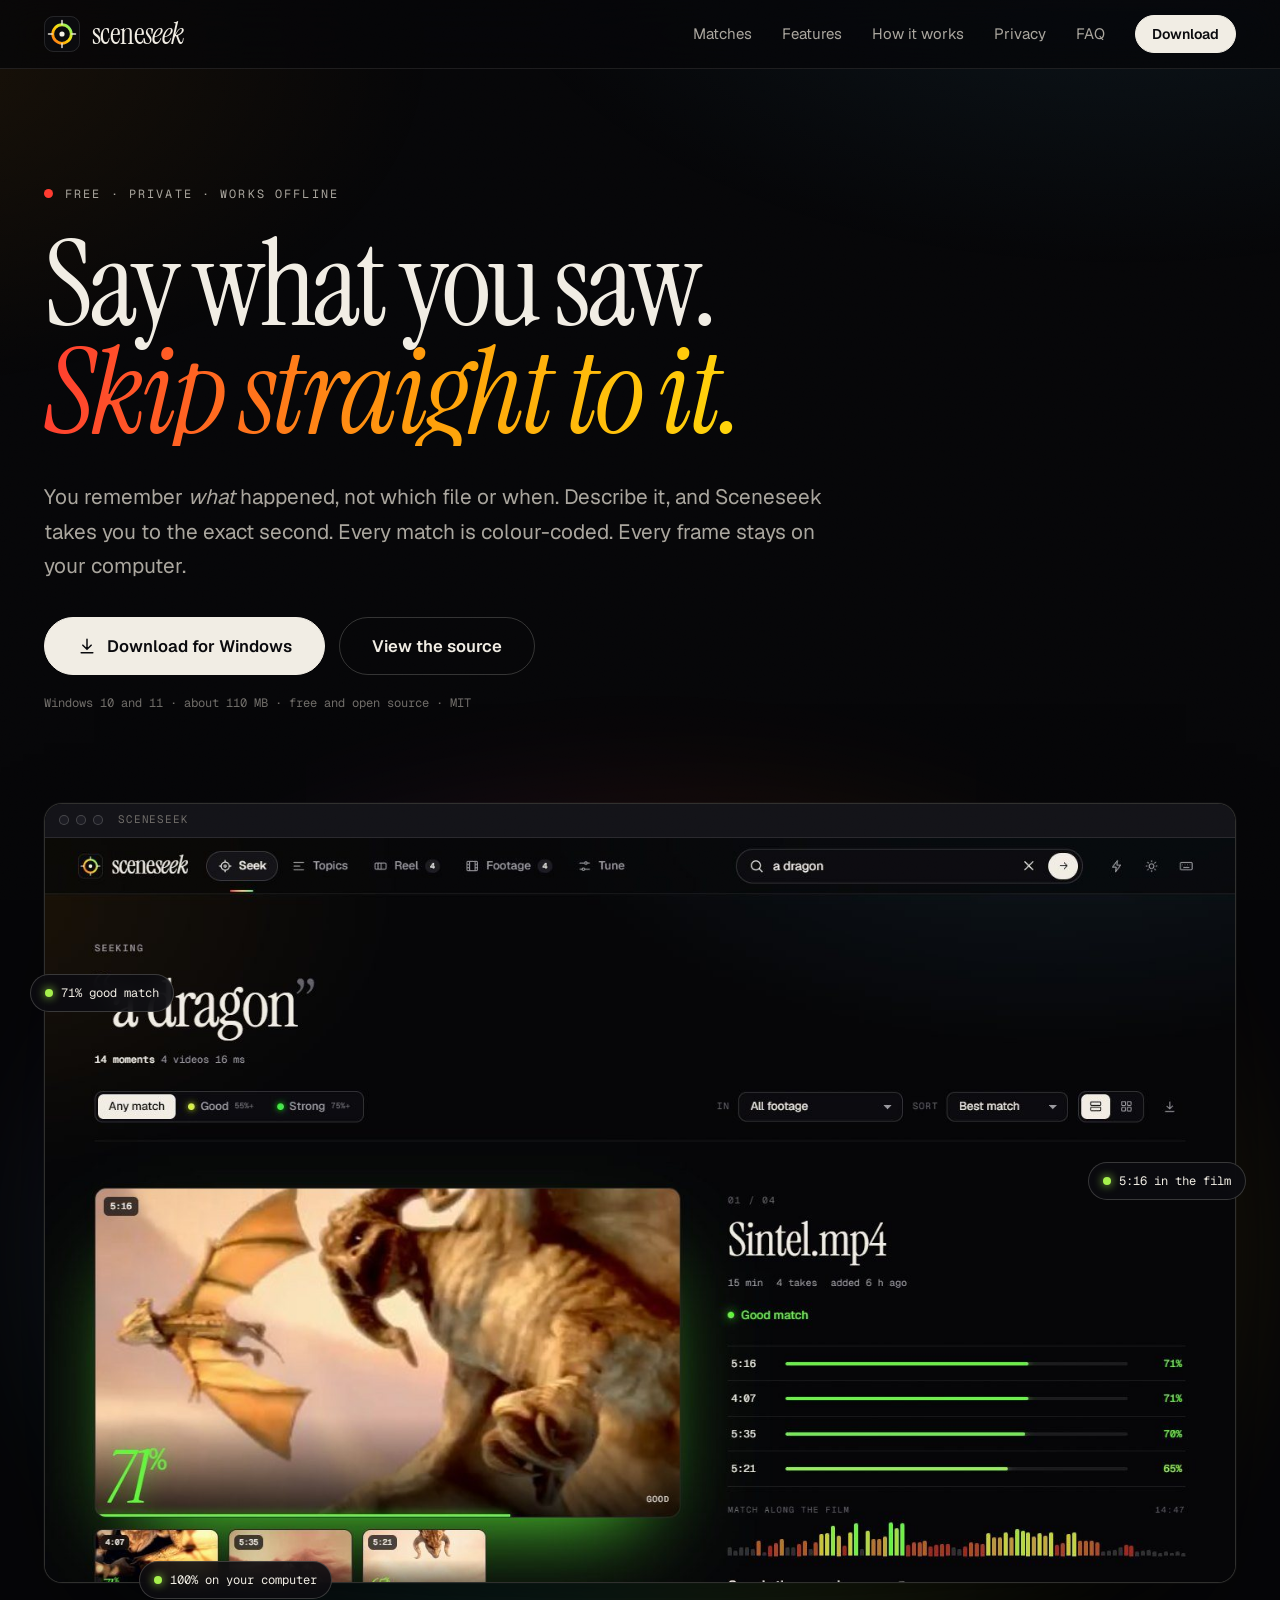
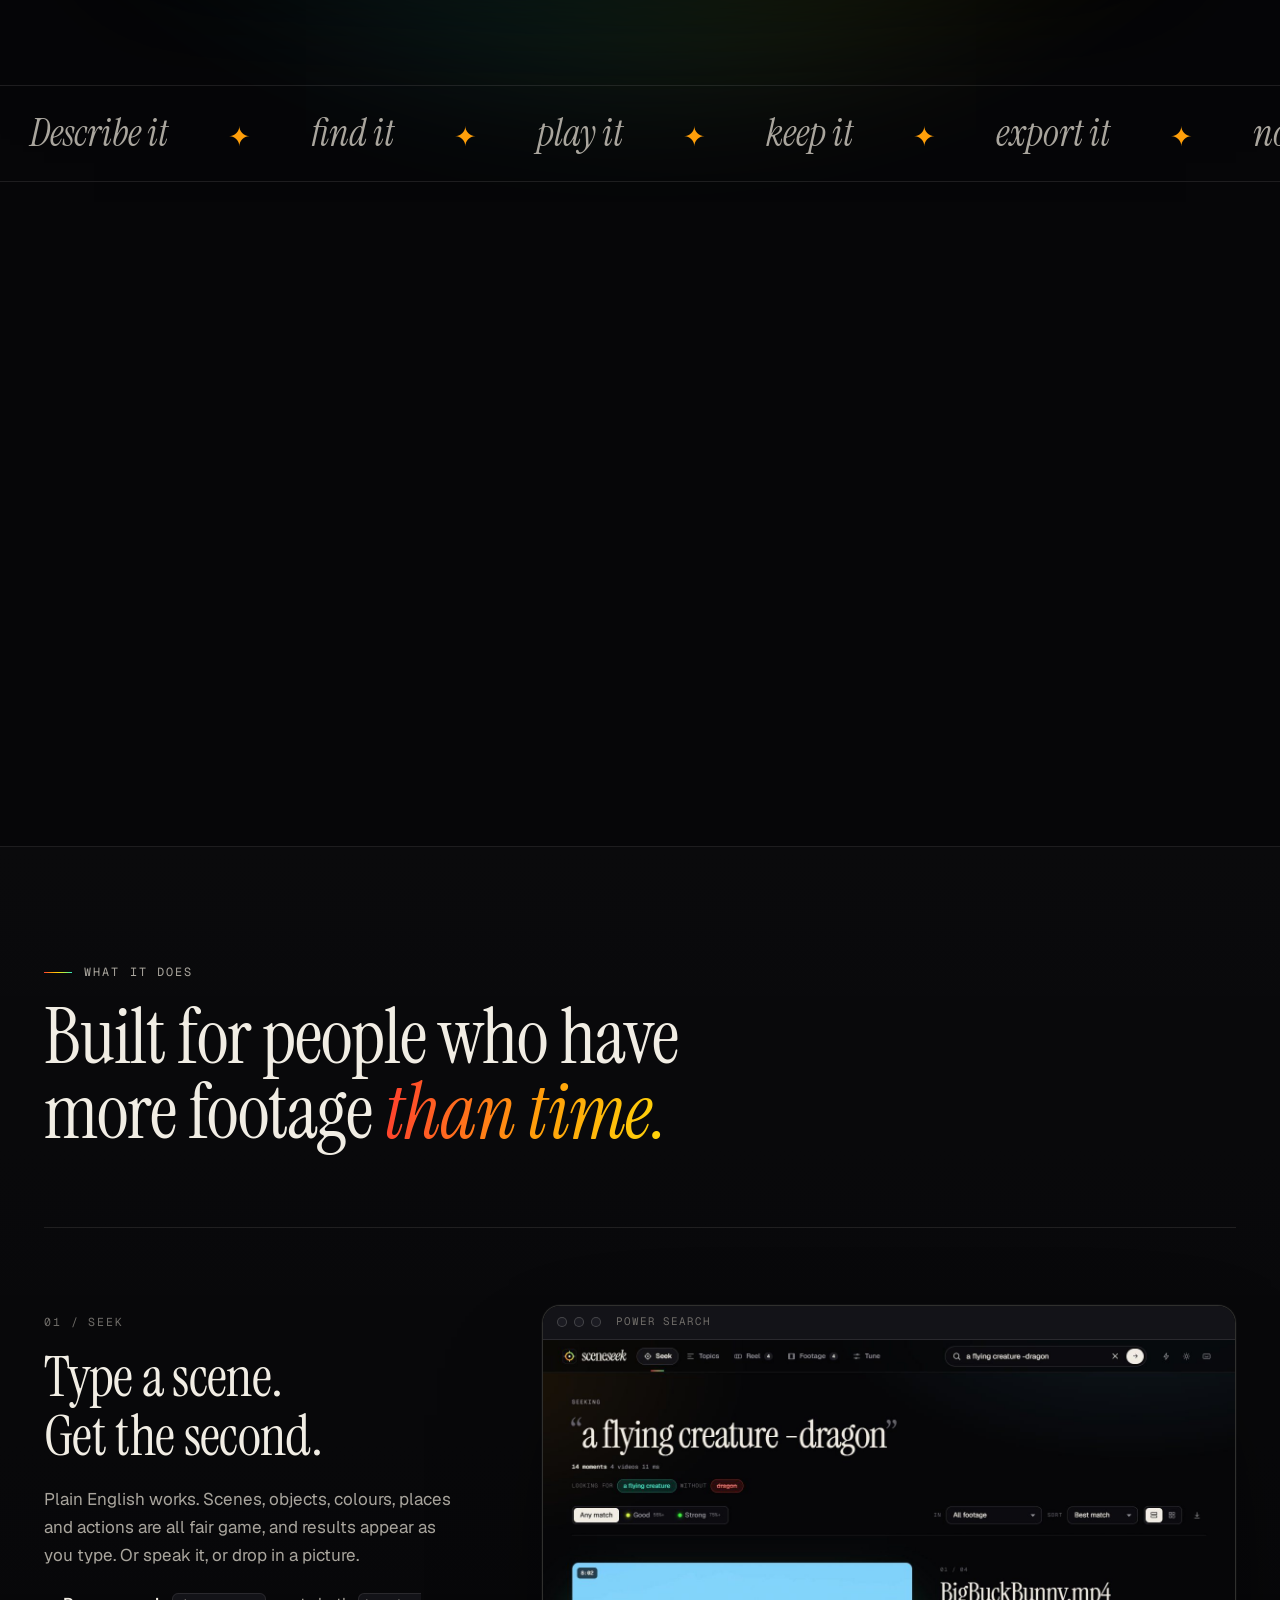
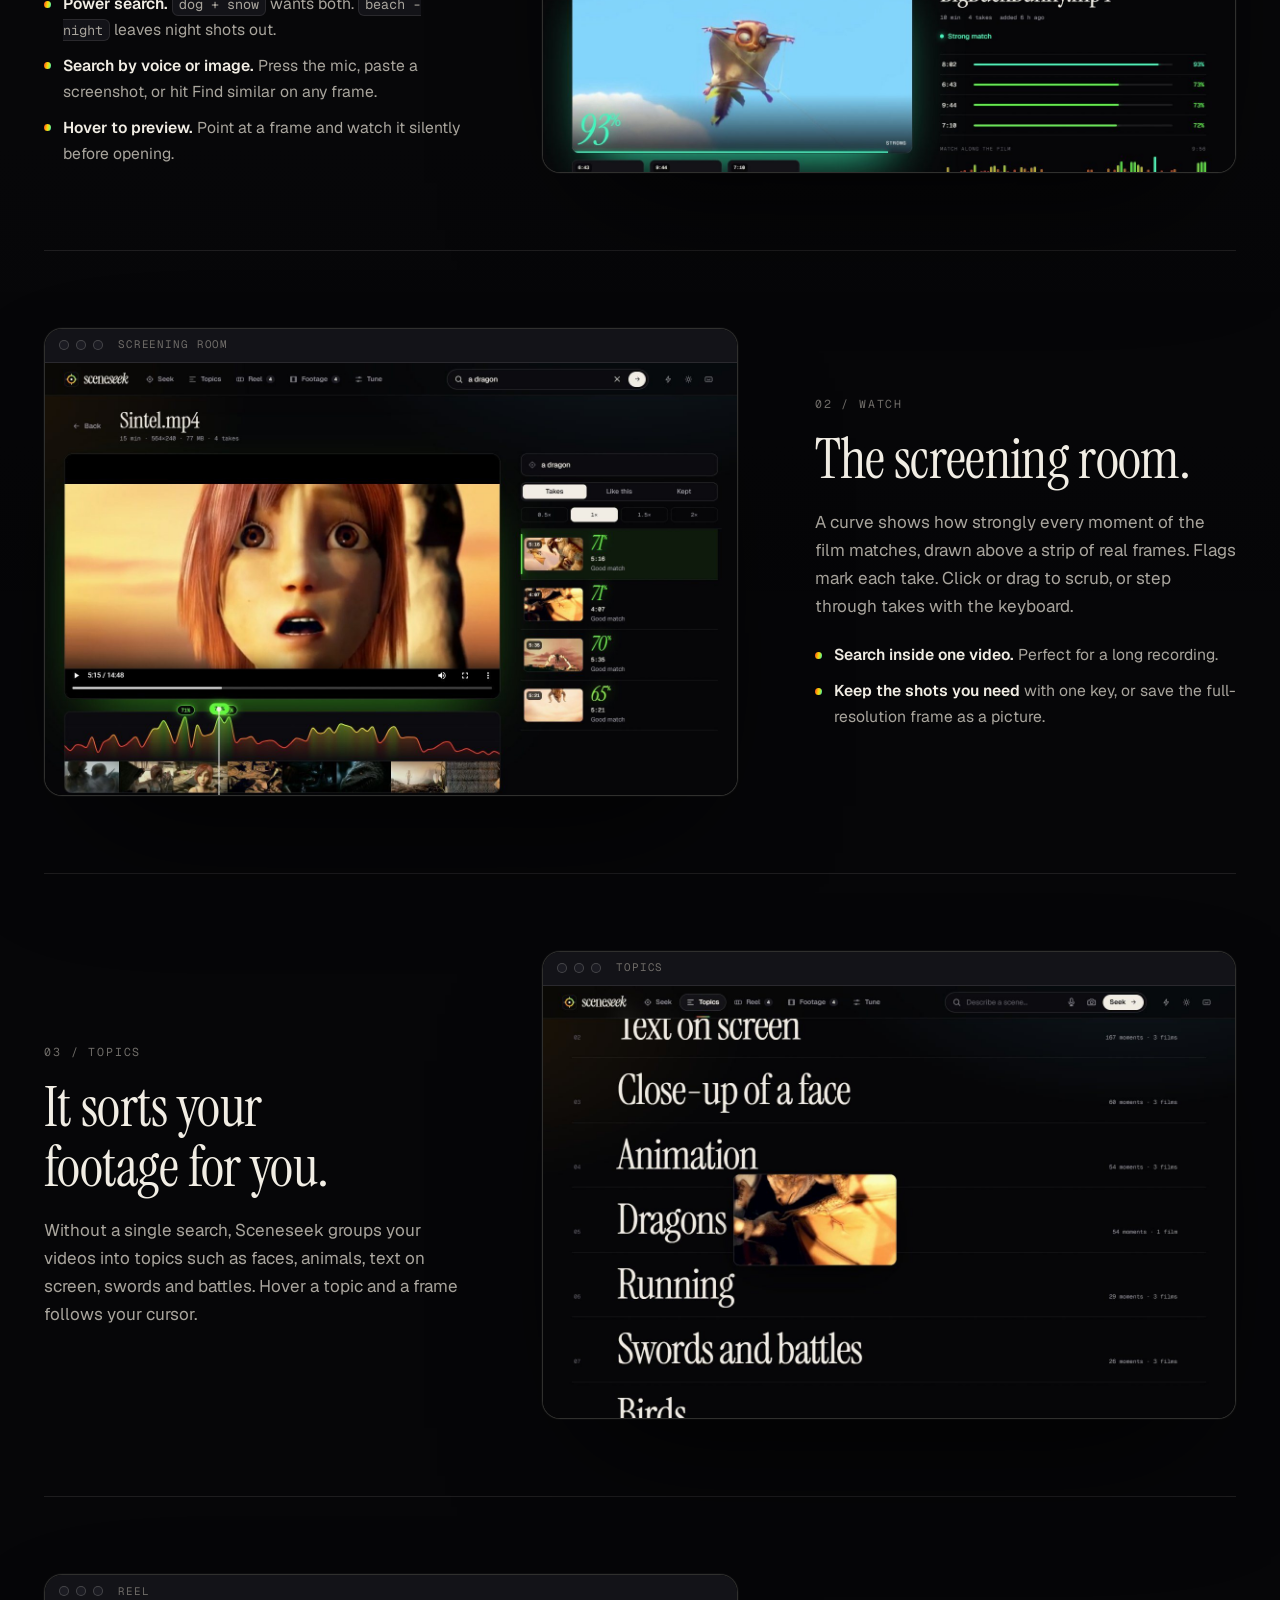
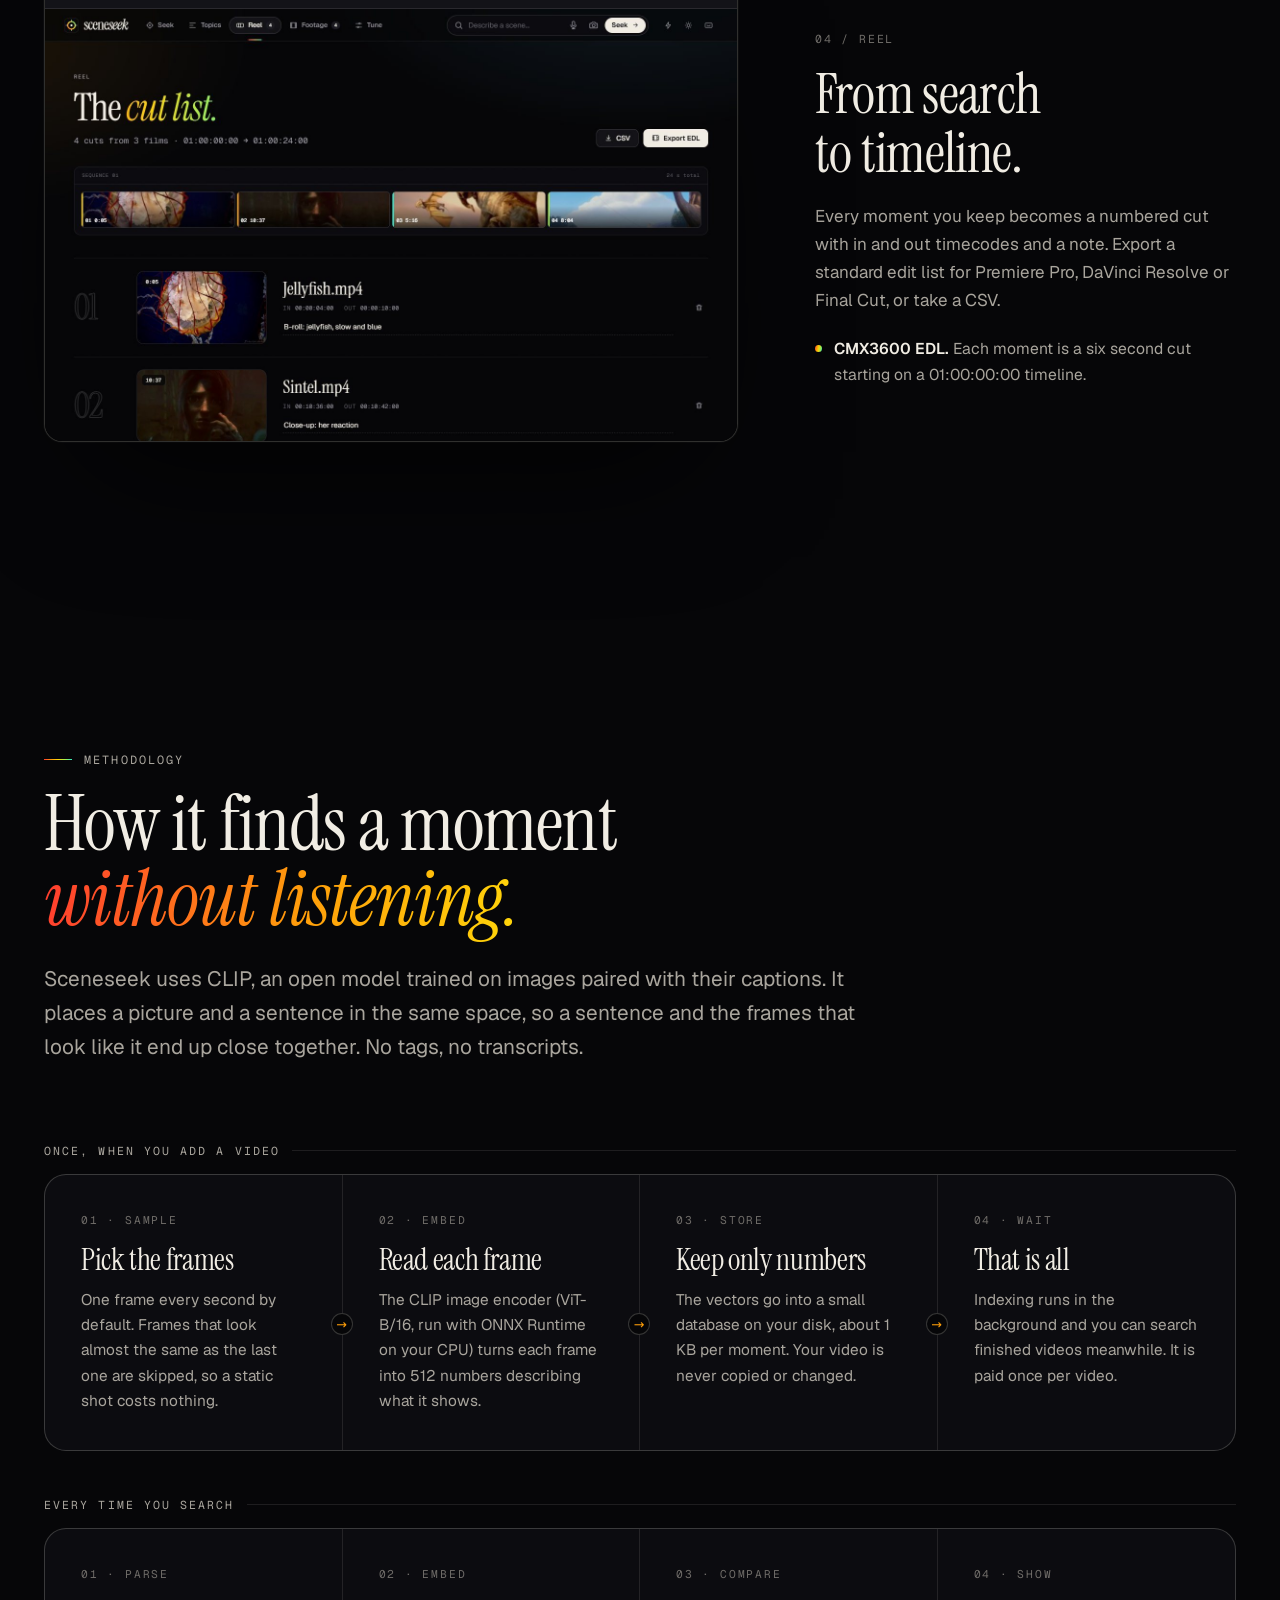
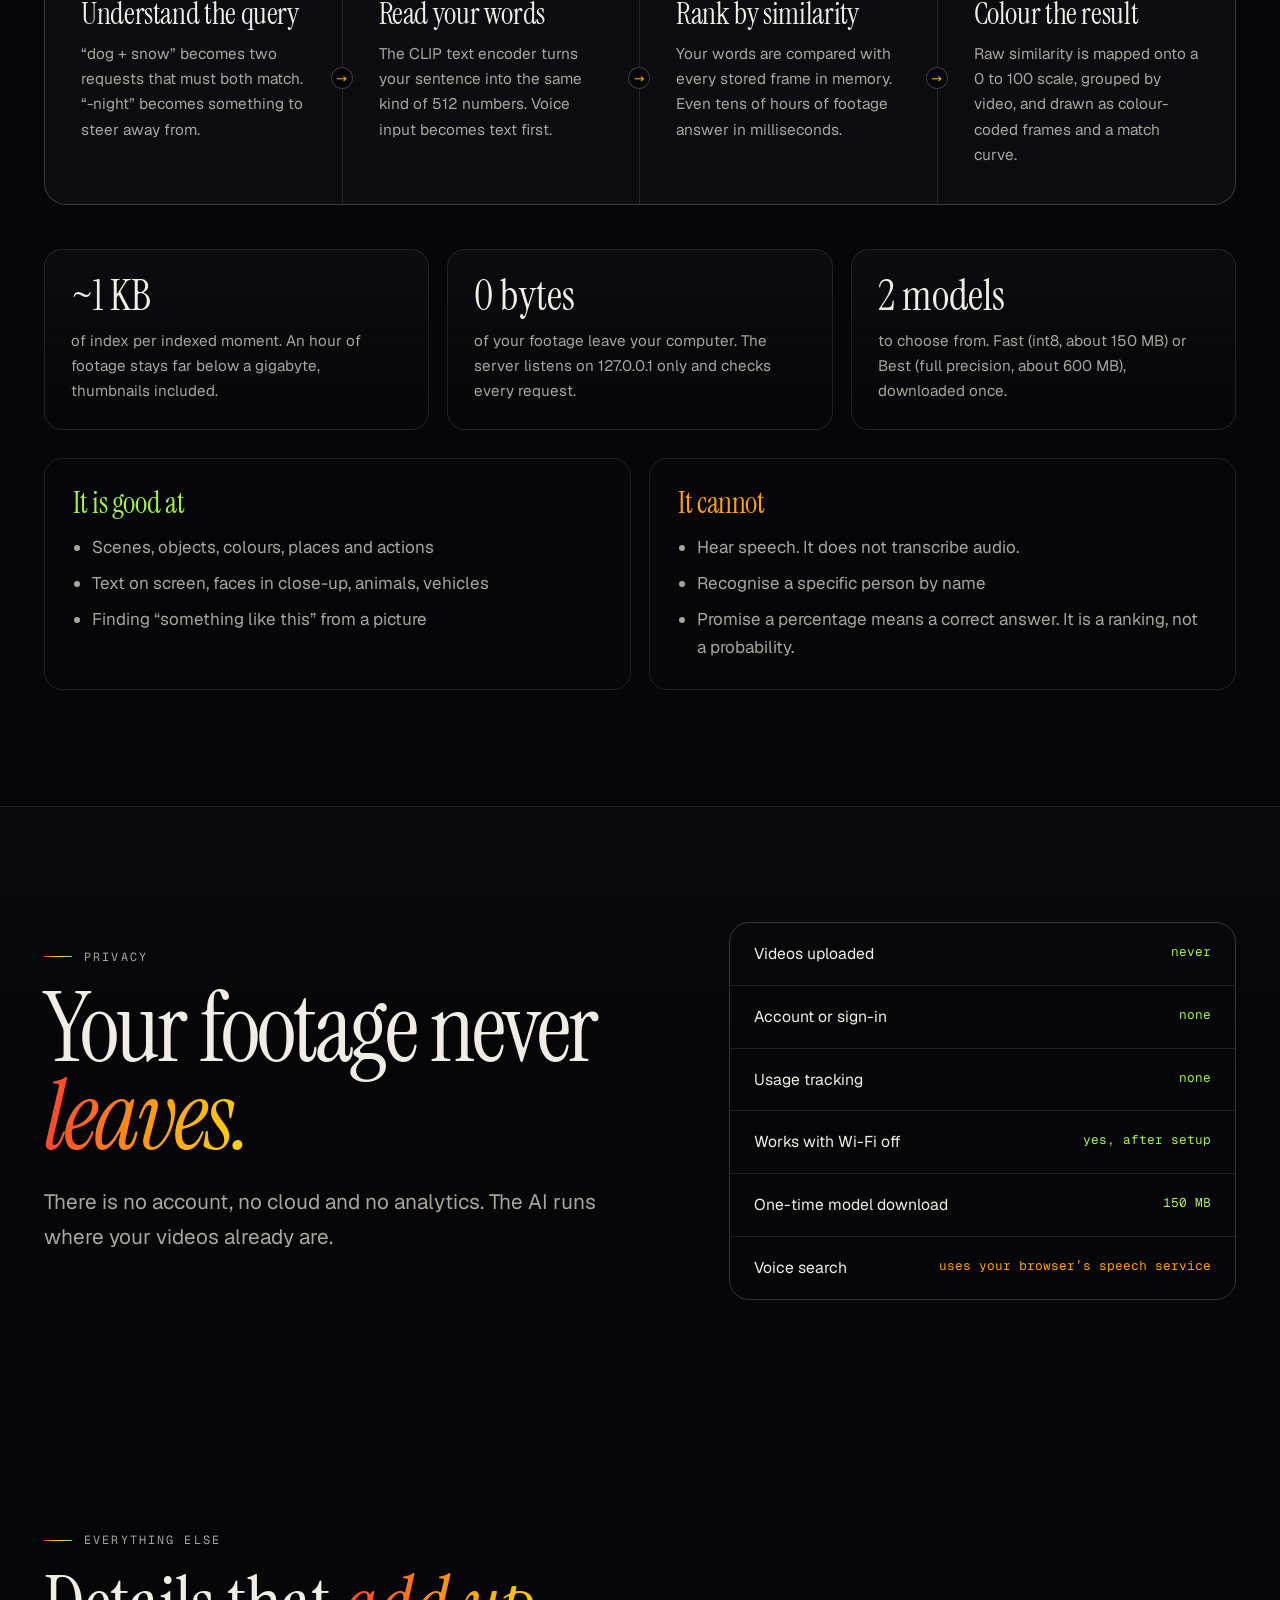
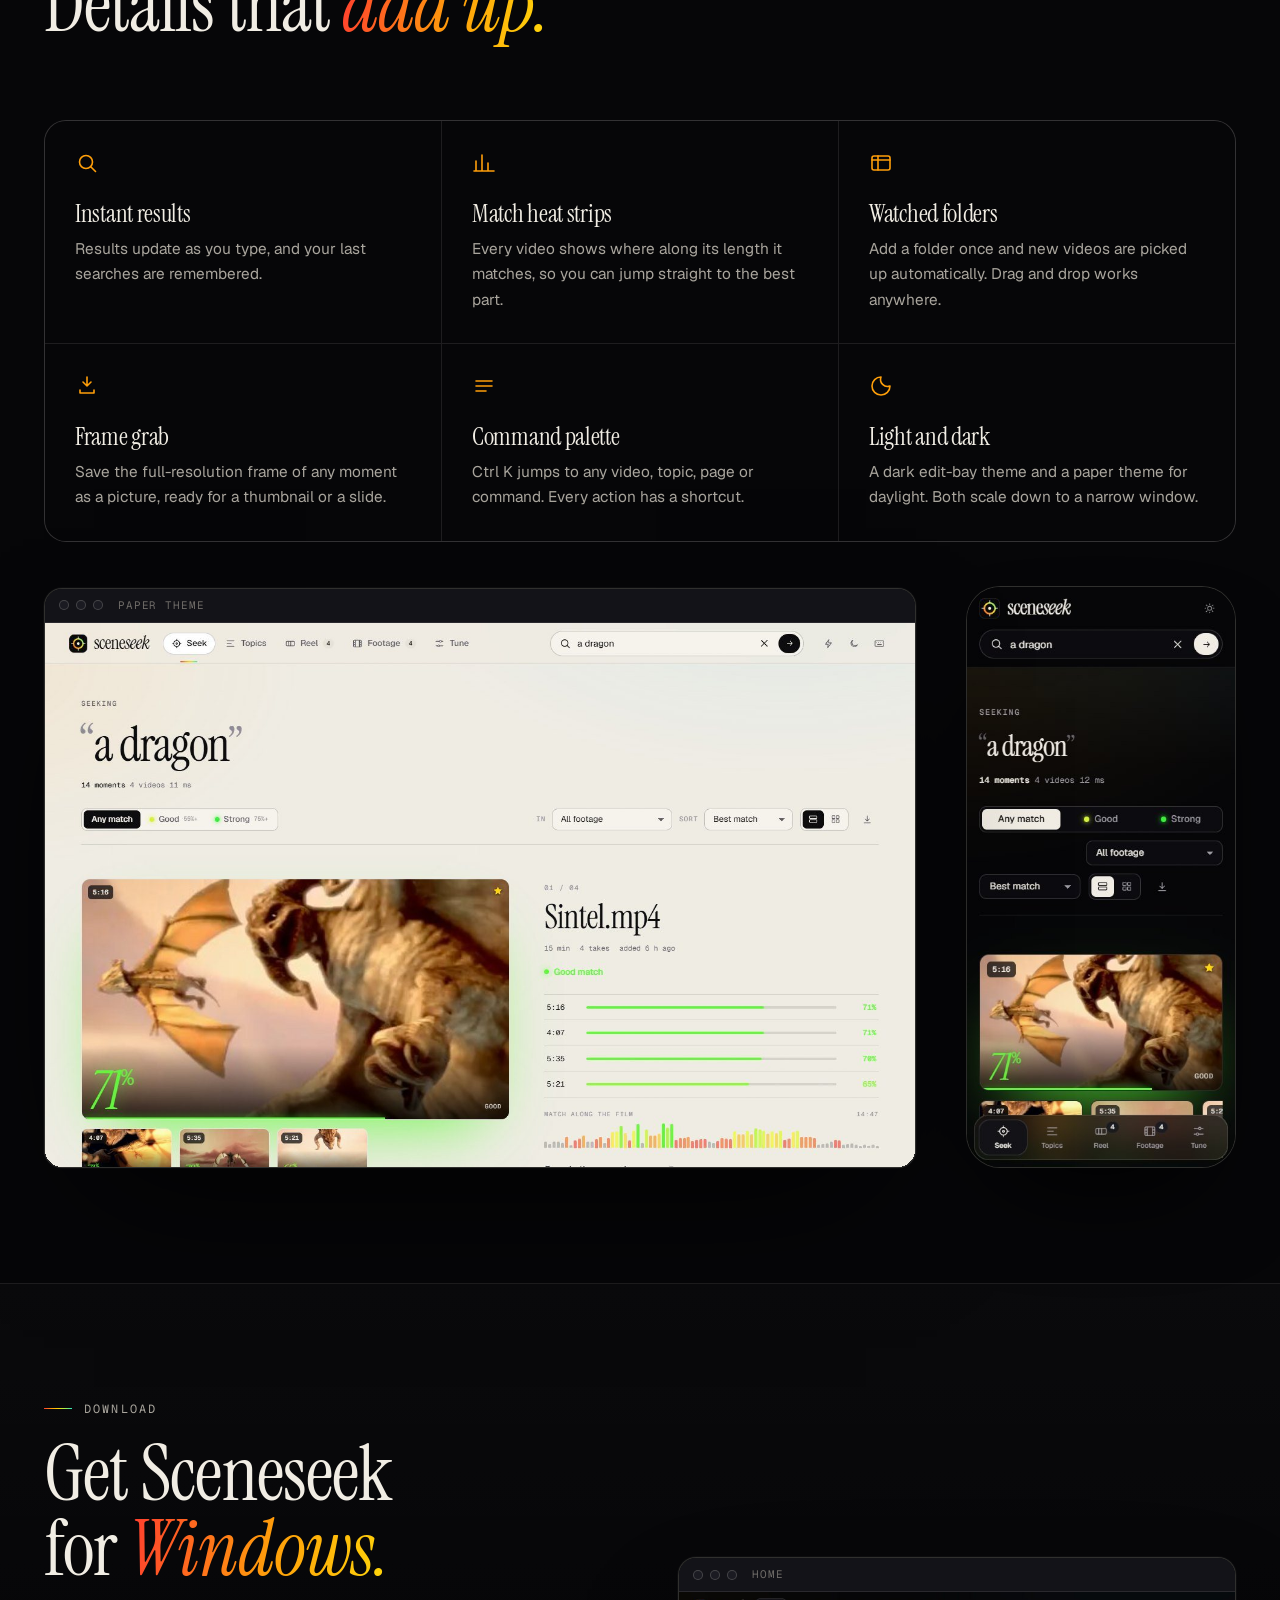
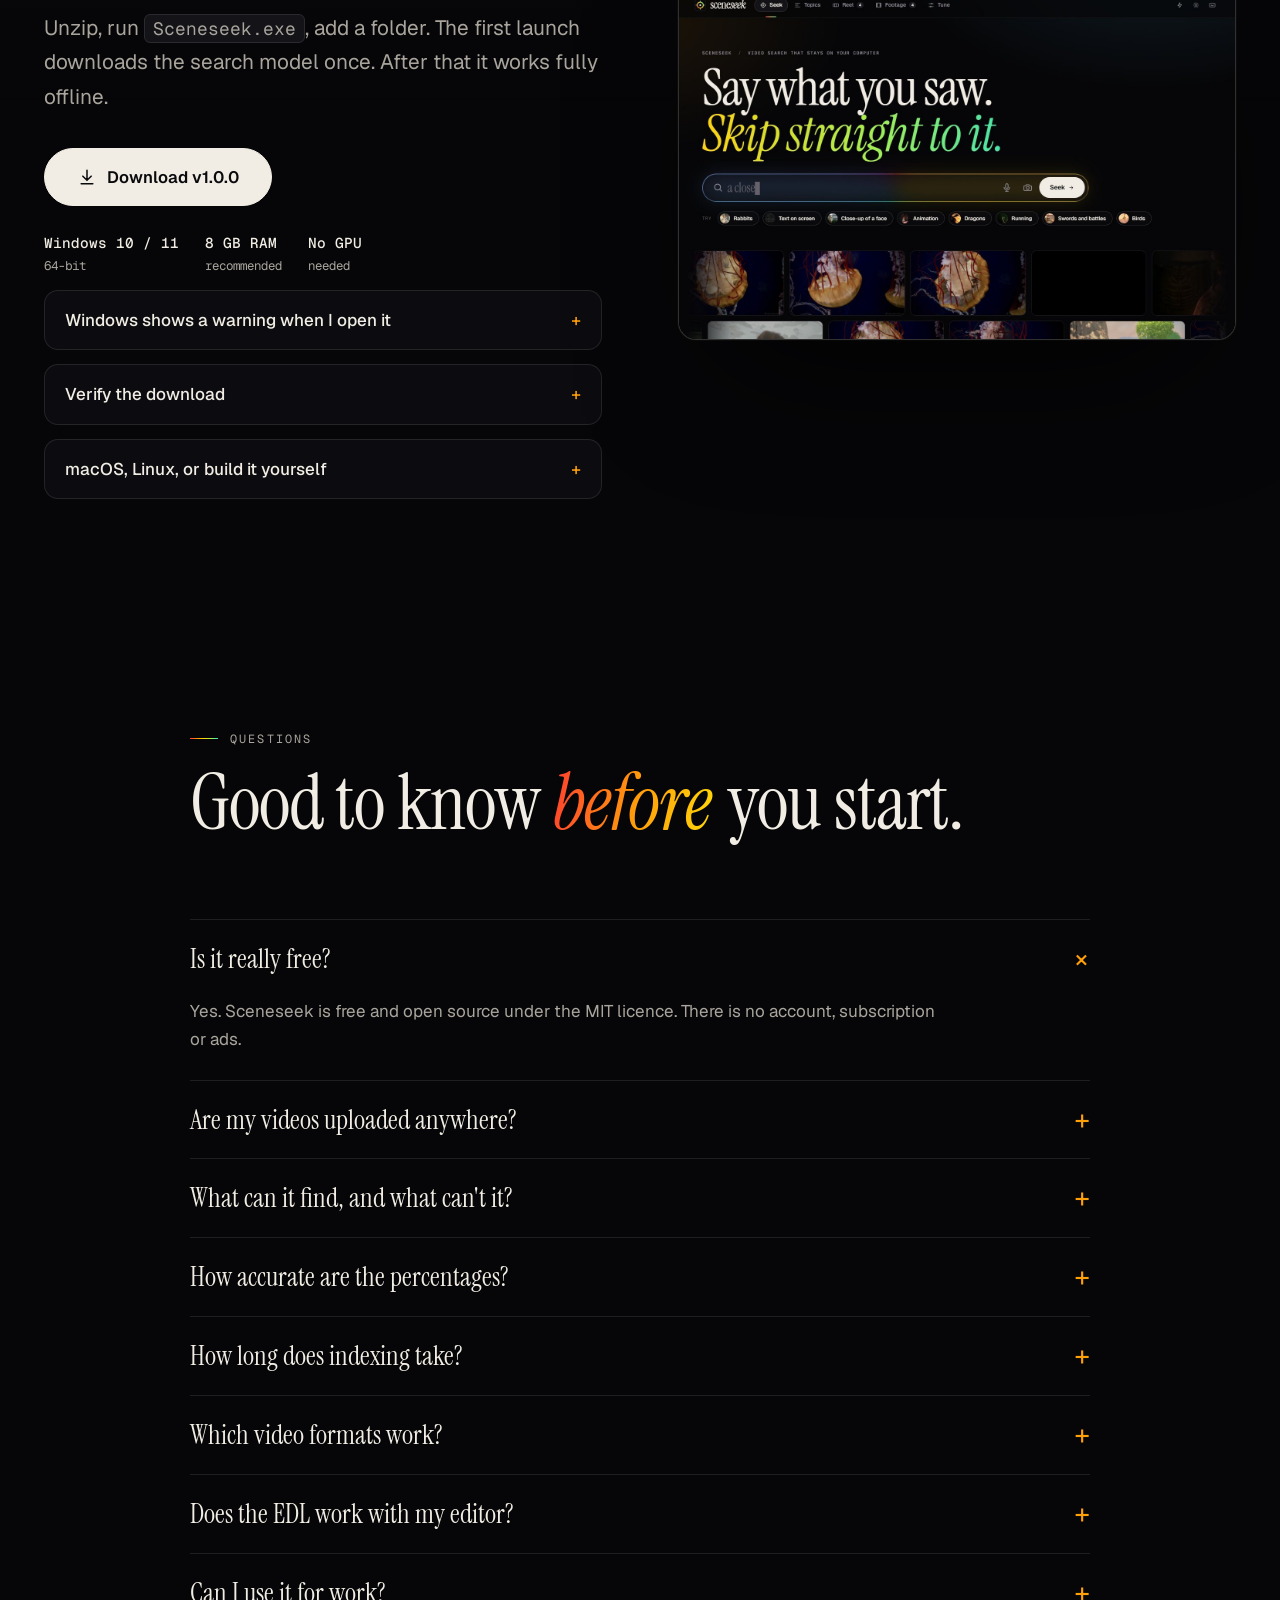
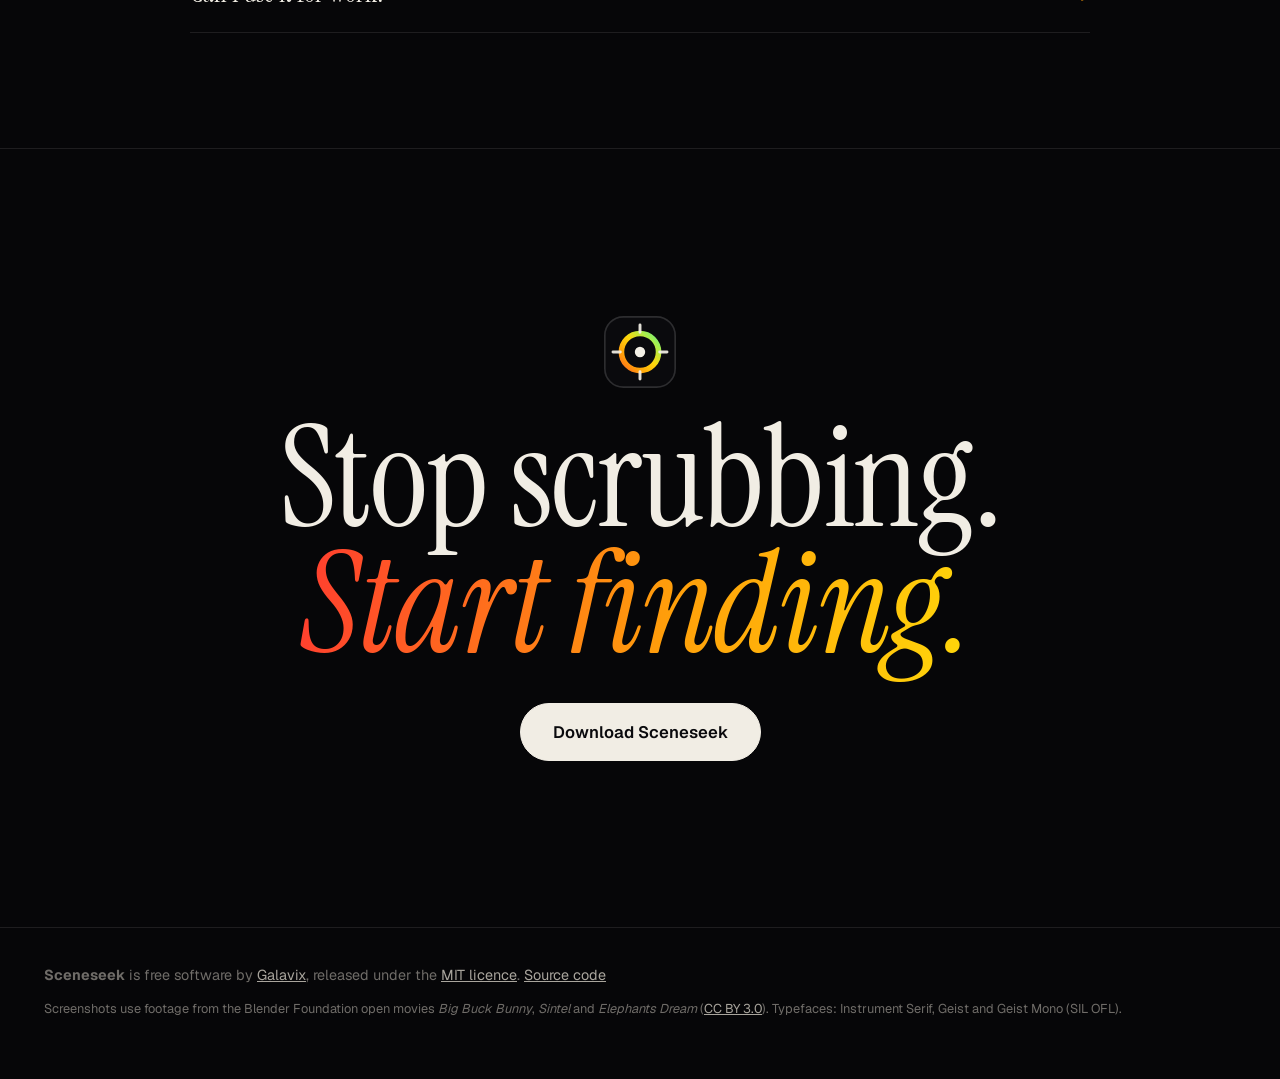
==== commit 8a5d07f9: "New website in the app's design language with methodology section; refresh screenshots, README fonts" ====
--- a/website/index.html
+++ b/website/index.html
@@ -5,7 +5,7 @@
 <meta name="viewport" content="width=device-width, initial-scale=1">
 <title>Sceneseek: find any moment in your videos by describing it</title>
 <meta name="description" content="Sceneseek is a free, private desktop app that searches your own videos by what is in them. Describe a moment and jump to the exact second. Runs offline on Windows.">
-<meta name="theme-color" content="#0e0c12">
+<meta name="theme-color" content="#060608">
 <link rel="icon" href="favicon.svg" type="image/svg+xml">
 <link rel="canonical" href="https://galavixofficial.github.io/Video-Search-Engine/">
 <meta property="og:type" content="website">
@@ -13,8 +13,10 @@
 <meta property="og:description" content="Private, offline video search for your own footage. Free and open source.">
 <meta property="og:image" content="https://galavixofficial.github.io/Video-Search-Engine/assets/og.jpg">
 <meta name="twitter:card" content="summary_large_image">
-<link rel="preload" href="assets/fonts/bricolage-grotesque-latin-wght-normal.woff2" as="font" type="font/woff2" crossorigin>
+<link rel="preload" href="assets/fonts/instrument-serif-400.woff2" as="font" type="font/woff2" crossorigin>
+<link rel="preload" href="assets/fonts/geist-wght.woff2" as="font" type="font/woff2" crossorigin>
 <link rel="stylesheet" href="style.css">
+<script>document.documentElement.classList.add("js")</script>
 <script type="application/ld+json">
 {"@context":"https://schema.org","@type":"SoftwareApplication","name":"Sceneseek","operatingSystem":"Windows 10, Windows 11","applicationCategory":"MultimediaApplication","offers":{"@type":"Offer","price":"0","priceCurrency":"USD"},"description":"Search your own videos by describing what is in them. Runs offline on your computer.","softwareVersion":"1.0.0","license":"https://opensource.org/licenses/MIT"}
 </script>
@@ -22,8 +24,8 @@
 {"@context":"https://schema.org","@type":"FAQPage","mainEntity":[
 {"@type":"Question","name":"Is Sceneseek really free?","acceptedAnswer":{"@type":"Answer","text":"Yes. It is free and open source under the MIT licence, with no account, subscription or ads."}},
 {"@type":"Question","name":"Are my videos uploaded anywhere?","acceptedAnswer":{"@type":"Answer","text":"No. Indexing and searching run on your computer. The only download is the search model, once, the first time you start the app."}},
-{"@type":"Question","name":"What video formats work?","acceptedAnswer":{"@type":"Answer","text":"MP4, MOV, MKV, AVI, WebM, WMV and more can be indexed and searched. The built-in player handles the formats your system can play; others open in your usual video player."}},
-{"@type":"Question","name":"How long does indexing take?","acceptedAnswer":{"@type":"Answer","text":"On our test PC a 10 minute video took about a minute and a half. A one hour video takes roughly ten minutes. It runs in the background and you can search finished videos meanwhile."}}
+{"@type":"Question","name":"What video formats work?","acceptedAnswer":{"@type":"Answer","text":"MP4, MOV, MKV, AVI, WebM, WMV and more can be indexed and searched. The built-in player handles the formats your system can play."}},
+{"@type":"Question","name":"Can it search what people say?","acceptedAnswer":{"@type":"Answer","text":"No. Sceneseek matches what things look like, not speech. It does not transcribe audio."}}
 ]}
 </script>
 </head>
@@ -31,10 +33,10 @@
 <a class="skip" href="#main">Skip to content</a>
 <header class="nav">
   <div class="wrap nav-in">
-    <a class="brand" href="#top"><img src="assets/logo.svg" alt="" width="38" height="38"><span>sceneseek</span></a>
+    <a class="brand" href="#top"><img src="assets/logo.svg" alt="" width="36" height="36"><span>scene<i>seek</i></span></a>
     <nav aria-label="Main">
-      <a href="#how">How it works</a><a href="#features">Features</a><a href="#tour">Screens</a><a href="#faq">FAQ</a>
-      <a class="btn pop small" href="#download">Download</a>
+      <a href="#scale">Matches</a><a href="#features">Features</a><a href="#method">How it works</a><a href="#privacy">Privacy</a><a href="#faq">FAQ</a>
+      <a class="btn solid small" href="#download">Download</a>
     </nav>
   </div>
 </header>
@@ -42,165 +44,208 @@
 <main id="main">
   <section class="hero" id="top">
     <div class="wrap">
-      <p class="kicker"><i class="recdot"></i> Free · private · works offline</p>
-      <h1 class="mega"><span>Describe a moment.</span><br><span>We'll find the</span> <mark>shot.</mark></h1>
-      <p class="lead">You remember <i>what</i> happened, not which file or when. Type it, and Sceneseek takes you to the exact second. Every match is colour-coded, every frame stays on your computer.</p>
+      <p class="kick"><i class="rec"></i> Free · private · works offline</p>
+      <h1><span>Say what you saw.</span><span class="spec">Skip straight to it.</span></h1>
+      <p class="lead">You remember <em>what</em> happened, not which file or when. Describe it, and Sceneseek takes you to the exact second. Every match is colour-coded. Every frame stays on your computer.</p>
       <div class="cta">
-        <a class="btn pop big" href="#download"><svg viewBox="0 0 24 24" class="ic"><path d="M12 4v11M7 11l5 5 5-5M5 20h14"/></svg>Download for Windows</a>
-        <a class="btn big" href="https://github.com/galavixofficial/Video-Search-Engine" rel="noopener">View on GitHub</a>
-      </div>
-      <p class="note mono">Windows 10 and 11 · about 100 MB · free and open source</p>
-      <figure class="hero-shot">
-        <img src="assets/results.jpg" width="1440" height="900" alt="Sceneseek showing contact sheets for the search “a dragon”, with colour-coded match percentages on every frame">
-        <i class="chip c1">71% Good</i><i class="chip c2">5:16</i><i class="chip c3">100% local</i>
-      </figure>
-    </div>
-  </section>
-
-  <div class="ticker" aria-hidden="true"><div><span>Describe it ✦</span><span>find it ✦</span><span>play it ✦</span><span>keep it ✦</span><span>export it ✦</span><span>100% local ✦</span><span>nothing uploaded ✦</span><span>free &amp; open source ✦</span><span>Describe it ✦</span><span>find it ✦</span><span>play it ✦</span><span>keep it ✦</span><span>export it ✦</span><span>100% local ✦</span><span>nothing uploaded ✦</span><span>free &amp; open source ✦</span></div></div>
-
-  <section class="sec" id="how">
-    <div class="wrap">
-      <p class="eyebrow">How it works</p>
-      <h2>From a vague memory to the right second in <mark>three steps.</mark></h2>
-      <ol class="steps">
-        <li><span class="n">1</span><h3>Add a folder</h3><p>Point Sceneseek at the folders where your videos live. It indexes them quietly in the background and your files stay exactly where they are.</p></li>
-        <li><span class="n">2</span><h3>Describe the moment</h3><p>Type “a red car at night” or “two people laughing”. Or drop in a picture and find footage that looks like it.</p></li>
-        <li><span class="n">3</span><h3>Jump straight there</h3><p>Click a frame and the video plays from just before the match. No scrubbing through hours of footage.</p></li>
-      </ol>
-    </div>
-  </section>
-
-  <section class="sec tint" id="features">
-    <div class="wrap">
-      <p class="eyebrow">Features</p>
-      <h2>Built for people who have more footage <mark>than time.</mark></h2>
-      <div class="grid">
-        <article><span class="fi f1">⌕</span><h3>Describe it, find it</h3><p>Plain English works. Scenes, objects, colours, places and actions are all fair game, and results appear as you type.</p></article>
-        <article><span class="fi f2">%</span><h3>Colour-coded matches</h3><p>Every frame wears its match percentage, from red through amber to green, with a heatmap of where each video matches.</p></article>
-        <article><span class="fi f3">±</span><h3>Power search</h3><p><code>dog + snow</code> asks for both. <code>beach -night</code> leaves night shots out. Sharper results with no query language to learn.</p></article>
-        <article><span class="fi f4">▤</span><h3>A film-strip scrubber</h3><p>The watch page lays the whole video out as a strip of real frames with match flags on top. Click or drag to scrub.</p></article>
-        <article><span class="fi f5">★</span><h3>A reel with EDL export</h3><p>Keep the shots you need, add notes, and export a cut list for Premiere, DaVinci Resolve or Final Cut. Or take a CSV.</p></article>
-        <article><span class="fi f6">◎</span><h3>Topics, found for you</h3><p>Sceneseek sorts your footage into topics on its own: faces, beaches, cars, text on screen and more. Browse without typing.</p></article>
-        <article><span class="fi f1">◐</span><h3>Search by image</h3><p>Paste a screenshot or drop a photo to find similar shots, or press <b>Find similar</b> on any frame.</p></article>
-        <article><span class="fi f2">⌖</span><h3>Search inside a video</h3><p>In the screening room, search one long recording on its own and step through every take with the keyboard.</p></article>
-        <article><span class="fi f3">▣</span><h3>Grab the frame</h3><p>Save the full-resolution frame of any moment as a picture in one click, ready for a thumbnail or a slide.</p></article>
-        <article><span class="fi f4">▶</span><h3>Hover previews</h3><p>Point at a frame to watch it silently before you open it, so you find the right one faster.</p></article>
-        <article><span class="fi f5">⌘</span><h3>Keyboard first</h3><p>A command palette (<b>Ctrl K</b>) for everything, plus shortcuts to play, step through takes and keep a moment.</p></article>
-        <article><span class="fi f6">⛨</span><h3>Private by design</h3><p>The AI runs on your computer. Your videos are never copied, uploaded or changed, and the app only talks to your own machine.</p></article>
-      </div>
-    </div>
-  </section>
-
-  <section class="sec" id="tour">
-    <div class="wrap">
-      <p class="eyebrow">A closer look</p>
-      <h2>Bold on the surface. <mark>Serious</mark> underneath.</h2>
-      <div class="tabs" role="tablist" aria-label="Screens">
-        <button type="button" role="tab" aria-selected="true" data-shot="0">Watch</button>
-        <button type="button" role="tab" aria-selected="false" data-shot="1">Power search</button>
-        <button type="button" role="tab" aria-selected="false" data-shot="2">Topics</button>
-        <button type="button" role="tab" aria-selected="false" data-shot="3">Reel</button>
-        <button type="button" role="tab" aria-selected="false" data-shot="4">Footage</button>
-        <button type="button" role="tab" aria-selected="false" data-shot="5">Command palette</button>
-      </div>
-      <div class="gallery">
-        <figure class="shot on"><img src="assets/watch.jpg" loading="lazy" width="1440" height="900" alt="The screening room: a video playing with a film-strip scrubber, colour-coded match flags and a list of takes"><figcaption>The screening room. The film strip shows the whole video as real frames with match flags on top, and the takes on the right each carry a colour-coded percentage.</figcaption></figure>
-        <figure class="shot"><img src="assets/power.jpg" loading="lazy" width="1440" height="900" alt="Results for a flying creature without dragons"><figcaption>“a flying creature -dragon”: the flying squirrel rises to 93% once the dragons are left out.</figcaption></figure>
-        <figure class="shot"><img src="assets/topics.jpg" loading="lazy" width="1440" height="900" alt="Topics mosaic with automatic categories such as rabbits, dragons and close-ups"><figcaption>Topics are found automatically. Tap one to see every moment.</figcaption></figure>
-        <figure class="shot"><img src="assets/reel.jpg" loading="lazy" width="1440" height="900" alt="The cut list with in and out timecodes and notes"><figcaption>Your reel is a cut list with in and out points. Export it as an EDL and open it in your editor.</figcaption></figure>
-        <figure class="shot"><img src="assets/footage.jpg" loading="lazy" width="1440" height="900" alt="Footage library of indexed videos on film strips"><figcaption>Your footage: watched folders, progress, and anything that needs attention.</figcaption></figure>
-        <figure class="shot"><img src="assets/palette.jpg" loading="lazy" width="1440" height="900" alt="Command palette suggesting topics and videos"><figcaption>Ctrl K jumps to any video, topic, page or command.</figcaption></figure>
-      </div>
-    </div>
-  </section>
-
-  <section class="sec tint duo">
-    <div class="wrap duo-in">
-      <figure class="shot light"><img src="assets/light.jpg" loading="lazy" width="1440" height="900" alt="Sceneseek in its light paper theme"></figure>
-      <div>
-        <p class="eyebrow">Day or night</p>
-        <h2>Two themes. <mark>One</mark> personality.</h2>
-        <p class="lead">Dark for the edit bay, paper for the daylight. Both are built for long sessions, and both work on a small window or a phone-sized layout.</p>
-        <figure class="shot phone"><img src="assets/mobile.jpg" loading="lazy" width="390" height="844" alt="Sceneseek on a narrow screen"></figure>
-      </div>
-    </div>
-  </section>
-
-  <section class="sec" id="who">
-    <div class="wrap">
-      <p class="eyebrow">Who it is for</p>
-      <h2>Anyone with a folder of videos they <mark>cannot search.</mark></h2>
-      <div class="grid three">
-        <article><h3>Editors and creators</h3><p>Pull the right B-roll or the take you half remember, then send the cut list straight to your timeline.</p></article>
-        <article><h3>Researchers and journalists</h3><p>Go through interviews, field footage and recordings. Your material stays on your machine.</p></article>
-        <article><h3>Teachers and students</h3><p>Find the part of a recorded lecture or demo where something was shown.</p></article>
-        <article><h3>Families</h3><p>Find “the birthday where grandpa blew out the candles” across years of phone videos.</p></article>
-        <article><h3>Small businesses</h3><p>Search training videos, product demos and event footage without a cloud subscription.</p></article>
-        <article><h3>Developers</h3><p>It is open source and the code is small and readable. Fork it and make it yours.</p></article>
-      </div>
-    </div>
-  </section>
-
-  <section class="sec tint" id="download">
+        <a class="btn solid big" href="#download"><svg viewBox="0 0 24 24" class="ic" aria-hidden="true"><path d="M12 4v11M7 11l5 5 5-5M5 20h14"/></svg>Download for Windows</a>
+        <a class="btn big" href="https://github.com/galavixofficial/Video-Search-Engine" rel="noopener">View the source</a>
+      </div>
+      <p class="note">Windows 10 and 11 · about 110 MB · free and open source · MIT</p>
+      <div class="stage rv">
+        <div class="win"><div class="win-bar"><i></i><i></i><i></i><span>SCENESEEK</span></div>
+          <img src="assets/results.jpg" width="1440" height="900" alt="Sceneseek results for the search “a dragon”: a large frame with a green 71 percent match and a table of the best moments"></div>
+        <span class="badge b1"><i></i>71% good match</span><span class="badge b2"><i></i>5:16 in the film</span><span class="badge b3"><i></i>100% on your computer</span>
+      </div>
+    </div>
+  </section>
+
+  <div class="ticker" aria-hidden="true"><div><span>Describe it</span><span>find it</span><span>play it</span><span>keep it</span><span>export it</span><span>nothing uploaded</span><span>Describe it</span><span>find it</span><span>play it</span><span>keep it</span><span>export it</span><span>nothing uploaded</span></div></div>
+
+  <section class="sec" id="scale">
+    <div class="wrap scale">
+      <div class="rv">
+        <p class="eyebrow">Colour is information</p>
+        <h2>Every match wears its <span class="spec">number.</span></h2>
+        <p class="lead" style="margin-top:24px">Red is a long shot. Green is very likely. The colour runs along one scale from weak to strong, so you can read a page of results at a glance. Drag the dial to see how Sceneseek words it.</p>
+        <p class="muted" style="font-size:.92rem;margin-top:18px">The percentage compares a frame with your words against the rest of your footage. It is a guide, not a guarantee.</p>
+      </div>
+      <div class="dial rv" id="dial" style="--pc:hsl(120 94% 60%)">
+        <div class="num" id="dNum">72<sup>%</sup></div>
+        <div class="verdict" id="dVerdict">Good match</div>
+        <input type="range" id="dRange" min="20" max="98" value="72" aria-label="Match percentage">
+        <div class="ends"><span>Long shot</span><span>Maybe</span><span>Good</span><span>Strong</span></div>
+      </div>
+    </div>
+  </section>
+
+  <section class="sec edge" id="features">
+    <div class="wrap">
+      <div class="sec-head rv">
+        <p class="eyebrow">What it does</p>
+        <h2>Built for people who have more footage <span class="spec">than time.</span></h2>
+      </div>
+
+      <article class="show rv">
+        <div class="copy"><div class="no">01 / SEEK</div><h3>Type a scene. Get the second.</h3>
+          <p>Plain English works. Scenes, objects, colours, places and actions are all fair game, and results appear as you type. Or speak it, or drop in a picture.</p>
+          <ul><li><span><b>Power search.</b> <code>dog + snow</code> wants both. <code>beach -night</code> leaves night shots out.</span></li><li><span><b>Search by voice or image.</b> Press the mic, paste a screenshot, or hit Find similar on any frame.</span></li><li><span><b>Hover to preview.</b> Point at a frame and watch it silently before opening.</span></li></ul></div>
+        <div class="win"><div class="win-bar"><i></i><i></i><i></i><span>POWER SEARCH</span></div><img src="assets/power.jpg" loading="lazy" width="1440" height="900" alt="Results for “a flying creature -dragon”, with dragon scenes excluded"></div>
+      </article>
+
+      <article class="show flip rv">
+        <div class="copy"><div class="no">02 / WATCH</div><h3>The screening room.</h3>
+          <p>A curve shows how strongly every moment of the film matches, drawn above a strip of real frames. Flags mark each take. Click or drag to scrub, or step through takes with the keyboard.</p>
+          <ul><li><span><b>Search inside one video.</b> Perfect for a long recording.</span></li><li><span><b>Keep the shots you need</b> with one key, or save the full-resolution frame as a picture.</span></li></ul></div>
+        <div class="win"><div class="win-bar"><i></i><i></i><i></i><span>SCREENING ROOM</span></div><img src="assets/watch.jpg" loading="lazy" width="1440" height="900" alt="A video playing above a match curve and film strip, with a list of takes and their percentages"></div>
+      </article>
+
+      <article class="show rv">
+        <div class="copy"><div class="no">03 / TOPICS</div><h3>It sorts your footage for you.</h3>
+          <p>Without a single search, Sceneseek groups your videos into topics such as faces, animals, text on screen, swords and battles. Hover a topic and a frame follows your cursor.</p></div>
+        <div class="win"><div class="win-bar"><i></i><i></i><i></i><span>TOPICS</span></div><img src="assets/topics.jpg" loading="lazy" width="1440" height="900" alt="A typographic index of topics with a frame preview following the cursor"></div>
+      </article>
+
+      <article class="show flip rv">
+        <div class="copy"><div class="no">04 / REEL</div><h3>From search to timeline.</h3>
+          <p>Every moment you keep becomes a numbered cut with in and out timecodes and a note. Export a standard edit list for Premiere Pro, DaVinci Resolve or Final Cut, or take a CSV.</p>
+          <ul><li><span><b>CMX3600 EDL.</b> Each moment is a six second cut starting on a 01:00:00:00 timeline.</span></li></ul></div>
+        <div class="win"><div class="win-bar"><i></i><i></i><i></i><span>REEL</span></div><img src="assets/reel.jpg" loading="lazy" width="1440" height="900" alt="A cut list with a sequence ribbon, numbered cuts, in and out timecodes and notes"></div>
+      </article>
+    </div>
+  </section>
+
+  <section class="sec" id="method">
+    <div class="wrap">
+      <div class="sec-head rv">
+        <p class="eyebrow">Methodology</p>
+        <h2>How it finds a moment <span class="spec">without listening.</span></h2>
+        <p class="lead">Sceneseek uses CLIP, an open model trained on images paired with their captions. It places a picture and a sentence in the same space, so a sentence and the frames that look like it end up close together. No tags, no transcripts.</p>
+      </div>
+
+      <div class="pipe-label">Once, when you add a video</div>
+      <div class="pipe rv">
+        <div><div class="k">01 · Sample</div><h3>Pick the frames</h3><p>One frame every second by default. Frames that look almost the same as the last one are skipped, so a static shot costs nothing.</p></div>
+        <div><div class="k">02 · Embed</div><h3>Read each frame</h3><p>The CLIP image encoder (ViT-B/16, run with ONNX Runtime on your CPU) turns each frame into 512 numbers describing what it shows.</p></div>
+        <div><div class="k">03 · Store</div><h3>Keep only numbers</h3><p>The vectors go into a small database on your disk, about 1 KB per moment. Your video is never copied or changed.</p></div>
+        <div><div class="k">04 · Wait</div><h3>That is all</h3><p>Indexing runs in the background and you can search finished videos meanwhile. It is paid once per video.</p></div>
+      </div>
+
+      <div class="pipe-label">Every time you search</div>
+      <div class="pipe rv">
+        <div><div class="k">01 · Parse</div><h3>Understand the query</h3><p>“dog + snow” becomes two requests that must both match. “-night” becomes something to steer away from.</p></div>
+        <div><div class="k">02 · Embed</div><h3>Read your words</h3><p>The CLIP text encoder turns your sentence into the same kind of 512 numbers. Voice input becomes text first.</p></div>
+        <div><div class="k">03 · Compare</div><h3>Rank by similarity</h3><p>Your words are compared with every stored frame in memory. Even tens of hours of footage answer in milliseconds.</p></div>
+        <div><div class="k">04 · Show</div><h3>Colour the result</h3><p>Raw similarity is mapped onto a 0 to 100 scale, grouped by video, and drawn as colour-coded frames and a match curve.</p></div>
+      </div>
+
+      <div class="facts rv">
+        <div class="fact"><b>~1 KB</b><span>of index per indexed moment. An hour of footage stays far below a gigabyte, thumbnails included.</span></div>
+        <div class="fact"><b>0 bytes</b><span>of your footage leave your computer. The server listens on 127.0.0.1 only and checks every request.</span></div>
+        <div class="fact"><b>2 models</b><span>to choose from. Fast (int8, about 150 MB) or Best (full precision, about 600 MB), downloaded once.</span></div>
+      </div>
+
+      <div class="good-bad rv">
+        <div class="gb yes"><h3>It is good at</h3><ul><li>Scenes, objects, colours, places and actions</li><li>Text on screen, faces in close-up, animals, vehicles</li><li>Finding “something like this” from a picture</li></ul></div>
+        <div class="gb no"><h3>It cannot</h3><ul><li>Hear speech. It does not transcribe audio.</li><li>Recognise a specific person by name</li><li>Promise a percentage means a correct answer. It is a ranking, not a probability.</li></ul></div>
+      </div>
+    </div>
+  </section>
+
+  <section class="sec edge" id="privacy">
+    <div class="wrap priv">
+      <div class="rv"><p class="eyebrow">Privacy</p><div class="big">Your footage never <span class="spec">leaves.</span></div>
+        <p class="lead" style="margin-top:24px">There is no account, no cloud and no analytics. The AI runs where your videos already are.</p></div>
+      <ul class="rv">
+        <li><span>Videos uploaded</span><span>never</span></li>
+        <li><span>Account or sign-in</span><span>none</span></li>
+        <li><span>Usage tracking</span><span>none</span></li>
+        <li><span>Works with Wi-Fi off</span><span>yes, after setup</span></li>
+        <li><span>One-time model download</span><span>150 MB</span></li>
+        <li class="warn"><span>Voice search</span><span>uses your browser’s speech service</span></li>
+      </ul>
+    </div>
+  </section>
+
+  <section class="sec">
+    <div class="wrap">
+      <div class="sec-head rv"><p class="eyebrow">Everything else</p><h2>Details that <span class="spec">add up.</span></h2></div>
+      <div class="grid rv">
+        <article><svg class="ico" viewBox="0 0 24 24"><circle cx="11" cy="11" r="6.5"/><path d="m16 16 4.5 4.5"/></svg><h3>Instant results</h3><p>Results update as you type, and your last searches are remembered.</p></article>
+        <article><svg class="ico" viewBox="0 0 24 24"><path d="M4 20V10M10 20V4M16 20v-8M22 20H2"/></svg><h3>Match heat strips</h3><p>Every video shows where along its length it matches, so you can jump straight to the best part.</p></article>
+        <article><svg class="ico" viewBox="0 0 24 24"><rect x="3" y="5" width="18" height="14" rx="2"/><path d="M3 9h18M9 5v14"/></svg><h3>Watched folders</h3><p>Add a folder once and new videos are picked up automatically. Drag and drop works anywhere.</p></article>
+        <article><svg class="ico" viewBox="0 0 24 24"><path d="M12 3v9M8 8l4 4 4-4M5 16v3h14v-3"/></svg><h3>Frame grab</h3><p>Save the full-resolution frame of any moment as a picture, ready for a thumbnail or a slide.</p></article>
+        <article><svg class="ico" viewBox="0 0 24 24"><path d="M4 7h16M4 12h16M4 17h10"/></svg><h3>Command palette</h3><p>Ctrl K jumps to any video, topic, page or command. Every action has a shortcut.</p></article>
+        <article><svg class="ico" viewBox="0 0 24 24"><path d="M12 3a9 9 0 1 0 9 9 7 7 0 0 1-9-9z"/></svg><h3>Light and dark</h3><p>A dark edit-bay theme and a paper theme for daylight. Both scale down to a narrow window.</p></article>
+      </div>
+      <div class="duo" style="margin-top:44px">
+        <div class="win rv"><div class="win-bar"><i></i><i></i><i></i><span>PAPER THEME</span></div><img src="assets/light.jpg" loading="lazy" width="1440" height="900" alt="Sceneseek in its light paper theme showing dragon results"></div>
+        <div class="phone rv"><img src="assets/mobile.jpg" loading="lazy" width="390" height="844" alt="Sceneseek on a narrow screen with a bottom tab bar"></div>
+      </div>
+    </div>
+  </section>
+
+  <section class="sec edge" id="download">
     <div class="wrap dl">
-      <div>
+      <div class="rv">
         <p class="eyebrow">Download</p>
-        <h2>Get Sceneseek for <mark>Windows.</mark></h2>
-        <p class="lead">Unzip, run <code>Sceneseek.exe</code>, and add a folder. The first launch downloads the search model once (about 150 MB). After that it works fully offline.</p>
-        <div class="cta">
-          <a class="btn pop big" href="https://github.com/galavixofficial/Video-Search-Engine/releases/latest" rel="noopener"><svg viewBox="0 0 24 24" class="ic"><path d="M12 4v11M7 11l5 5 5-5M5 20h14"/></svg>Download v1.0.0</a>
-        </div>
-        <p class="note mono">Windows 10 or 11, 64-bit · 8 GB RAM recommended · no graphics card needed</p>
-        <details class="box"><summary>Windows shows a warning when I open it</summary>
-          <p>Sceneseek is new and not code-signed yet, so Windows SmartScreen may say it does not recognise the app. Choose <b>More info</b>, then <b>Run anyway</b>. You can check the download against the published checksum, and the full source code is on GitHub.</p></details>
-        <details class="box"><summary>Verify the download</summary><p>The SHA-256 checksum is published next to the file on the <a href="https://github.com/galavixofficial/Video-Search-Engine/releases/latest" rel="noopener">release page</a>. In PowerShell, <code>Get-FileHash Sceneseek-*.zip</code> prints the one for your copy.</p></details>
-        <details class="box"><summary>macOS, Linux, or build it yourself</summary>
-          <p>The app is plain Python. With Python 3.10 or newer, run <code>pip install -r requirements.txt</code> and <code>python main.py</code>. Full steps are in the <a href="https://github.com/galavixofficial/Video-Search-Engine#run-from-source" rel="noopener">README</a>.</p></details>
-      </div>
-      <figure class="shot"><img src="assets/home.jpg" loading="lazy" width="1440" height="900" alt="The Sceneseek home screen with its viewfinder search box and topic stickers"></figure>
+        <h2>Get Sceneseek for <span class="spec">Windows.</span></h2>
+        <p class="lead" style="margin-top:24px">Unzip, run <code>Sceneseek.exe</code>, add a folder. The first launch downloads the search model once. After that it works fully offline.</p>
+        <div class="cta"><a class="btn solid big" href="https://github.com/galavixofficial/Video-Search-Engine/releases/latest" rel="noopener"><svg viewBox="0 0 24 24" class="ic" aria-hidden="true"><path d="M12 4v11M7 11l5 5 5-5M5 20h14"/></svg>Download v1.0.0</a></div>
+        <div class="sys"><span><b>Windows 10 / 11</b>64-bit</span><span><b>8 GB RAM</b>recommended</span><span><b>No GPU</b>needed</span></div>
+        <details class="box"><summary>Windows shows a warning when I open it</summary><p>Sceneseek is new and not code-signed yet, so Windows SmartScreen may say it does not recognise the app. Choose <b>More info</b>, then <b>Run anyway</b>. You can check the download against the published checksum first.</p></details>
+        <details class="box"><summary>Verify the download</summary><p>The SHA-256 checksum is published next to the file on the <a href="https://github.com/galavixofficial/Video-Search-Engine/releases/latest" rel="noopener">release page</a>. In PowerShell, <code>Get-FileHash Sceneseek-1.0.0-windows.zip</code> should print the same value.</p></details>
+        <details class="box"><summary>macOS, Linux, or build it yourself</summary><p>The app is plain Python. With Python 3.10 or newer, run <code>pip install -r requirements.txt</code> and <code>python main.py</code>. Full steps are in the <a href="https://github.com/galavixofficial/Video-Search-Engine#readme" rel="noopener">README</a>.</p></details>
+      </div>
+      <div class="win rv"><div class="win-bar"><i></i><i></i><i></i><span>HOME</span></div><img src="assets/home.jpg" loading="lazy" width="1440" height="900" alt="The Sceneseek home screen with its large search box and rows of frames from the user’s own videos"></div>
     </div>
   </section>
 
   <section class="sec" id="faq">
     <div class="wrap narrow">
-      <p class="eyebrow">Questions</p>
-      <h2>Good to know <mark>before</mark> you start.</h2>
+      <div class="sec-head rv"><p class="eyebrow">Questions</p><h2>Good to know <span class="spec">before</span> you start.</h2></div>
       <details class="faq" open><summary>Is it really free?</summary><p>Yes. Sceneseek is free and open source under the MIT licence. There is no account, subscription or ads.</p></details>
-      <details class="faq"><summary>Are my videos uploaded anywhere?</summary><p>No. Indexing and searching happen on your computer, and the app only answers requests from your own machine. The one download is the search model, once, on first launch.</p></details>
-      <details class="faq"><summary>What can it find, and what can't it?</summary><p>It matches what things <em>look like</em>: scenes, objects, colours, places and actions. It does not listen to speech, so it cannot search by what people say, and it is not good at reading small text on screen. Very short moments can be missed at the default setting; you can raise the detail in Tune.</p></details>
-      <details class="faq"><summary>How accurate are the percentages?</summary><p>They show how closely a frame matches your words compared with the rest of your footage, not a guarantee. Treat green as “very likely”, amber as “worth a look”, and red as “probably not”.</p></details>
-      <details class="faq"><summary>How long does indexing take?</summary><p>It depends on your processor. On our test PC a 10 minute video took about a minute and a half, so an hour of footage takes around ten minutes. Indexing runs in the background and finished videos are searchable straight away. Each video is only processed once.</p></details>
-      <details class="faq"><summary>Which video formats work?</summary><p>MP4, MOV, MKV, AVI, WebM, WMV and others can be indexed and searched. The built-in player plays what your system supports; for anything else, the Open button hands the file to your usual player.</p></details>
-      <details class="faq"><summary>Does the EDL work with my editor?</summary><p>The export is a standard CMX3600 edit decision list, which Premiere Pro, DaVinci Resolve and Final Cut Pro can import. Each kept moment becomes a six second cut with your note as a comment. Relink the clips to your media after importing.</p></details>
-      <details class="faq"><summary>How much disk space does the index use?</summary><p>Very little: about 1 KB per indexed moment, so a thousand hours of footage stays well under a few GB including thumbnails. Your videos are not copied.</p></details>
-      <details class="faq"><summary>Can I use it for work?</summary><p>Yes, the MIT licence allows commercial use. The AI model is OpenAI's open CLIP model, also MIT licensed.</p></details>
-    </div>
-  </section>
-
-  <section class="sec final">
+      <details class="faq"><summary>Are my videos uploaded anywhere?</summary><p>No. Indexing and searching happen on your computer, and the app only answers requests from your own machine. The one download is the search model, the first time you start it. The exception is voice search, which uses your browser’s speech service and may send what you say to it. You can ignore the mic and type.</p></details>
+      <details class="faq"><summary>What can it find, and what can't it?</summary><p>It matches what things <em>look like</em>: scenes, objects, colours, places and actions. It does not listen to speech, so it cannot search a transcript, and it does not know people by name.</p></details>
+      <details class="faq"><summary>How accurate are the percentages?</summary><p>They show how closely a frame matches your words compared with the rest of your footage, not a guarantee. Treat green as “very likely”, amber as “worth a look”, and red as a long shot.</p></details>
+      <details class="faq"><summary>How long does indexing take?</summary><p>It depends on your processor. On our test PC a 10 minute video took about a minute and a half, so an hour of footage takes around ten minutes. It runs in the background, and you can search finished videos while it works.</p></details>
+      <details class="faq"><summary>Which video formats work?</summary><p>MP4, MOV, MKV, AVI, WebM, WMV and others can be indexed and searched. The built-in player plays what your system supports. For anything else, open the file in your default player from the screening room.</p></details>
+      <details class="faq"><summary>Does the EDL work with my editor?</summary><p>The export is a standard CMX3600 edit decision list, which Premiere Pro, DaVinci Resolve and Final Cut Pro can import. Each kept moment becomes a six second cut with your note attached.</p></details>
+      <details class="faq"><summary>Can I use it for work?</summary><p>Yes, the MIT licence allows commercial use. The AI model is OpenAI’s open CLIP model, also MIT licensed.</p></details>
+    </div>
+  </section>
+
+  <section class="final">
     <div class="wrap">
       <img src="assets/logo.svg" alt="" width="72" height="72">
-      <h2>Stop scrubbing. <mark>Start finding.</mark></h2>
-      <div class="cta"><a class="btn pop big" href="#download">Download Sceneseek</a></div>
+      <h2>Stop scrubbing. <span class="spec">Start finding.</span></h2>
+      <div class="cta"><a class="btn solid big" href="#download">Download Sceneseek</a></div>
     </div>
   </section>
 </main>
 
 <footer class="foot">
   <div class="wrap foot-in">
-    <p><b>Sceneseek</b> is free software by <a href="https://github.com/galavixofficial" rel="noopener">Galavix</a>, released under the <a href="https://github.com/galavixofficial/Video-Search-Engine/blob/main/LICENSE" rel="noopener">MIT licence</a>.</p>
-    <p class="small">Screenshots use footage from the Blender Foundation open movies <i>Big Buck Bunny</i>, <i>Sintel</i> and <i>Elephants Dream</i> (<a href="https://creativecommons.org/licenses/by/3.0/" rel="noopener">CC BY 3.0</a>) and a clip from test-videos.co.uk. Typefaces: Bricolage Grotesque, Inter and JetBrains Mono (SIL Open Font Licence). Sceneseek is not affiliated with OpenAI or the Blender Foundation.</p>
+    <p><b>Sceneseek</b> is free software by <a href="https://github.com/galavixofficial" rel="noopener">Galavix</a>, released under the <a href="https://github.com/galavixofficial/Video-Search-Engine/blob/main/LICENSE" rel="noopener">MIT licence</a>. <a href="https://github.com/galavixofficial/Video-Search-Engine" rel="noopener">Source code</a></p>
+    <p class="small">Screenshots use footage from the Blender Foundation open movies <i>Big Buck Bunny</i>, <i>Sintel</i> and <i>Elephants Dream</i> (<a href="https://creativecommons.org/licenses/by/3.0/" rel="noopener">CC BY 3.0</a>). Typefaces: Instrument Serif, Geist and Geist Mono (SIL OFL).</p>
   </div>
 </footer>
 <script>
-document.querySelectorAll(".tabs button").forEach(function (b) {
-  b.addEventListener("click", function () {
-    var i = +b.dataset.shot;
-    document.querySelectorAll(".tabs button").forEach(function (x) { x.setAttribute("aria-selected", String(x === b)); });
-    document.querySelectorAll(".gallery .shot").forEach(function (f, k) { f.classList.toggle("on", k === i); });
-  });
-});
+(function () {
+  var rv = document.querySelectorAll(".rv");
+  if ("IntersectionObserver" in window) {
+    var io = new IntersectionObserver(function (es) { es.forEach(function (e) { if (e.isIntersecting) { e.target.classList.add("in"); io.unobserve(e.target); } }); }, { threshold: .12, rootMargin: "0px 0px -6% 0px" });
+    rv.forEach(function (el) { io.observe(el); });
+  } else rv.forEach(function (el) { el.classList.add("in"); });
+  var r = document.getElementById("dRange"), n = document.getElementById("dNum"), v = document.getElementById("dVerdict"), d = document.getElementById("dial");
+  function upd() {
+    var p = +r.value, k = Math.max(0, Math.min(1, (p - 28) / 68)), hue = Math.round(4 + k * 164);
+    d.style.setProperty("--pc", "hsl(" + hue + " 94% 60%)");
+    n.firstChild.nodeValue = p;
+    v.textContent = (p >= 75 ? "Strong" : p >= 55 ? "Good" : p >= 35 ? "Maybe" : "Long shot") + " match";
+  }
+  r.addEventListener("input", upd); upd();
+})();
 </script>
 </body>
 </html>
--- a/website/style.css
+++ b/website/style.css
@@ -1,111 +1,192 @@
-/* Sceneseek website. Same cinema-sticker language as the app. */
-@font-face { font-family: "Bricolage Grotesque"; src: url(assets/fonts/bricolage-grotesque-latin-wght-normal.woff2) format("woff2"); font-weight: 200 800; font-display: swap; }
-@font-face { font-family: "Inter"; src: url(assets/fonts/inter-latin-wght-normal.woff2) format("woff2"); font-weight: 100 900; font-display: swap; }
-@font-face { font-family: "JetBrains Mono"; src: url(assets/fonts/jetbrains-mono-latin-wght-normal.woff2) format("woff2"); font-weight: 100 800; font-display: swap; }
+/* Sceneseek website. Same language as the app: editorial type, true-black canvas, colour only where the data is. */
+@font-face { font-family: "Instrument Serif"; src: url(assets/fonts/instrument-serif-400.woff2) format("woff2"); font-weight: 400; font-style: normal; font-display: swap; }
+@font-face { font-family: "Instrument Serif"; src: url(assets/fonts/instrument-serif-400-italic.woff2) format("woff2"); font-weight: 400; font-style: italic; font-display: swap; }
+@font-face { font-family: "Geist"; src: url(assets/fonts/geist-wght.woff2) format("woff2"); font-weight: 100 900; font-display: swap; }
+@font-face { font-family: "Geist Mono"; src: url(assets/fonts/geist-mono-wght.woff2) format("woff2"); font-weight: 100 900; font-display: swap; }
+@property --a { syntax: "<angle>"; inherits: false; initial-value: 0deg; }
+
 :root {
-  --bg: #0e0c12; --bg2: #15121c; --paper: #1c1826; --paper2: #272136;
-  --ink: #f7f0e1; --muted: #aaa1c4; --faint: #7a7194;
-  --bd: rgba(247, 240, 225, .5); --soft: rgba(247, 240, 225, .12); --sh: #2d2350;
-  --coral: #ff5a3c; --sun: #ffc933; --sky: #7db3ff; --mint: #4bd6a5; --lilac: #b9a2ff; --pink: #ff93bd;
-  --on: #1a1330; --fillbd: #1a1330;
-  --display: "Bricolage Grotesque", "Trebuchet MS", system-ui, sans-serif; --ui: "Inter", system-ui, -apple-system, "Segoe UI", sans-serif; --mono: "JetBrains Mono", ui-monospace, Consolas, monospace;
-  --spring: cubic-bezier(.34, 1.56, .64, 1); --ease: cubic-bezier(.22, .61, .36, 1);
+  --bg: #060608; --bg1: #0c0c10; --bg2: #131318; --bg3: #1b1b22;
+  --line: rgba(241, 237, 228, .1); --line2: rgba(241, 237, 228, .2);
+  --ink: #f1ede4; --mut: #a9a59d; --faint: #6f6c68;
+  --red: #ff3b30; --amber: #ff9f0a; --yel: #ffd60a; --lime: #a6f04d; --aqua: #2ee6c1;
+  --spec: linear-gradient(100deg, #ff3b30, #ff9f0a 28%, #ffd60a 50%, #a6f04d 75%, #2ee6c1);
+  --specc: conic-gradient(from var(--a), #ff3b30, #ff9f0a, #ffd60a, #a6f04d, #2ee6c1, #5ac8fa, #bf5af2, #ff3b30);
+  --serif: "Instrument Serif", "Iowan Old Style", Georgia, serif;
+  --ui: "Geist", system-ui, "Segoe UI", sans-serif;
+  --mono: "Geist Mono", ui-monospace, "Cascadia Mono", monospace;
+  --expo: cubic-bezier(.16, 1, .3, 1);
   color-scheme: dark;
 }
-* { box-sizing: border-box; }
-html { scroll-behavior: smooth; scroll-padding-top: 90px; }
-body { margin: 0; background: var(--bg); color: var(--ink); font: 17px/1.65 var(--ui); -webkit-font-smoothing: antialiased; overflow-x: hidden; }
-body::before { content: ""; position: fixed; inset: 0; z-index: -1; pointer-events: none; background: radial-gradient(900px 520px at 10% -8%, rgba(255, 90, 60, .17), transparent 60%), radial-gradient(800px 520px at 100% 0, rgba(185, 162, 255, .15), transparent 60%); }
-img { max-width: 100%; height: auto; display: block; }
+*, *::before, *::after { box-sizing: border-box; }
+html { scroll-behavior: smooth; scroll-padding-top: 84px; -webkit-text-size-adjust: 100%; }
+body { margin: 0; background: var(--bg); color: var(--ink); font: 400 1.0625rem/1.65 var(--ui); overflow-x: hidden; -webkit-font-smoothing: antialiased; }
+body::before { content: ""; position: fixed; inset: 0; z-index: 0; pointer-events: none; background: radial-gradient(1100px 600px at 88% -10%, rgba(90, 200, 250, .09), transparent 60%), radial-gradient(900px 560px at -8% 6%, rgba(255, 159, 10, .08), transparent 60%); }
+body::after { content: ""; position: fixed; inset: 0; z-index: 999; pointer-events: none; opacity: .05; mix-blend-mode: overlay; background-image: url("data:image/svg+xml,%3Csvg xmlns='http://www.w3.org/2000/svg' width='180' height='180'%3E%3Cfilter id='n'%3E%3CfeTurbulence type='fractalNoise' baseFrequency='.85' numOctaves='2' stitchTiles='stitch'/%3E%3C/filter%3E%3Crect width='180' height='180' filter='url(%23n)'/%3E%3C/svg%3E"); }
+img { display: block; max-width: 100%; height: auto; }
 a { color: inherit; }
-h1, h2, h3 { font-family: var(--display); font-weight: 800; line-height: 1.02; letter-spacing: -.04em; margin: 0; }
-h2 { font-size: clamp(2rem, 4.6vw, 3.3rem); max-width: 20ch; margin-bottom: 44px; text-wrap: balance; }
-h3 { font-size: 1.3rem; letter-spacing: -.03em; margin-bottom: 8px; }
-p { margin: 0 0 14px; }
-code { white-space: nowrap; font-family: var(--mono); font-size: .86em; background: var(--paper2); border: 1.5px solid var(--soft); border-radius: 8px; padding: 1px 8px; }
-.mono { font-family: var(--mono); font-size: .82rem; }
-.wrap { max-width: 1160px; margin: 0 auto; padding: 0 24px; } .narrow { max-width: 800px; }
-.skip { position: absolute; left: -999px; } .skip:focus { left: 12px; top: 12px; background: var(--sun); color: var(--on); padding: 8px 14px; border-radius: 10px; z-index: 99; }
-:focus-visible { outline: 3px solid var(--sky); outline-offset: 3px; border-radius: 10px; }
-::selection { background: var(--sun); color: var(--on); }
-mark { background: var(--sun); color: var(--on); padding: 0 .14em; border-radius: .16em; display: inline-block; transform: rotate(-1.6deg); box-shadow: .06em .07em 0 var(--coral); }
-.recdot { width: 10px; height: 10px; border-radius: 50%; background: var(--coral); display: inline-block; animation: rec 1.6s infinite; }
-@keyframes rec { 0% { box-shadow: 0 0 0 0 rgba(255, 90, 60, .7); } 70% { box-shadow: 0 0 0 9px transparent; } 100% { box-shadow: 0 0 0 0 transparent; } }
-.kicker, .eyebrow { font-family: var(--mono); font-size: .76rem; font-weight: 700; text-transform: uppercase; letter-spacing: .14em; color: var(--muted); display: inline-flex; align-items: center; gap: 9px; margin: 0 0 18px; }
-.eyebrow { color: var(--sun); }
+code { font-family: var(--mono); font-size: .86em; background: var(--bg2); border: 1px solid var(--line); border-radius: 6px; padding: .1em .45em; }
+.wrap { width: min(1240px, 100% - 2 * clamp(18px, 4vw, 44px)); margin-inline: auto; position: relative; z-index: 1; }
+.skip { position: fixed; left: 12px; top: -70px; z-index: 1000; background: var(--ink); color: var(--bg); padding: 10px 16px; border-radius: 10px; text-decoration: none; } .skip:focus { top: 12px; }
+:focus-visible { outline: 2px solid #5ac8fa; outline-offset: 3px; border-radius: 8px; }
+.mono { font-family: var(--mono); }
+.eyebrow { font-family: var(--mono); font-size: .74rem; letter-spacing: .18em; text-transform: uppercase; color: var(--mut); margin: 0 0 18px; display: flex; align-items: center; gap: 12px; }
+.eyebrow::before { content: ""; width: 28px; height: 1px; background: var(--spec); }
+h1, h2, h3 { font-family: var(--serif); font-weight: 400; line-height: .98; letter-spacing: -.012em; margin: 0; text-wrap: balance; }
+h2 { font-size: clamp(2.5rem, 6vw, 4.8rem); }
+h3 { font-size: 1.7rem; line-height: 1.05; }
+.spec { font-style: italic; background: var(--spec); background-size: 200% 100%; -webkit-background-clip: text; background-clip: text; color: transparent; animation: shift 9s ease-in-out infinite alternate; padding-right: .06em; }
+@keyframes shift { to { background-position: 100% 0; } }
+.lead { color: var(--mut); font-size: clamp(1.1rem, 1.7vw, 1.3rem); max-width: 58ch; }
+.muted { color: var(--mut); }
 
-.btn { display: inline-flex; align-items: center; gap: 10px; font: inherit; font-weight: 700; text-decoration: none; padding: 11px 20px; border-radius: 14px; background: var(--paper); border: 2px solid var(--bd); box-shadow: 4px 4px 0 var(--sh); cursor: pointer; transition: transform .15s var(--ease), box-shadow .15s var(--ease); color: var(--ink); }
-.btn:hover { transform: translate(-2px, -2px); box-shadow: 6px 6px 0 var(--sh); }
-.btn:active { transform: translate(3px, 3px); box-shadow: 1px 1px 0 var(--sh); }
-.btn.pop { background: var(--sun); color: var(--on); border-color: var(--fillbd); box-shadow: 4px 4px 0 var(--coral); }
-.btn.pop:hover { box-shadow: 6px 6px 0 var(--coral); } .btn.pop:active { box-shadow: 1px 1px 0 var(--coral); }
-.btn.small { padding: 7px 15px; font-size: .92rem; box-shadow: 3px 3px 0 var(--coral); }
-.btn.big { padding: 16px 28px; font-size: 1.1rem; border-radius: 18px; }
-.ic { width: 20px; height: 20px; fill: none; stroke: currentColor; stroke-width: 2; stroke-linecap: round; stroke-linejoin: round; }
-.cta { display: flex; gap: 16px; flex-wrap: wrap; margin-top: 30px; }
-.note { color: var(--muted); margin-top: 18px; }
+/* nav */
+.nav { position: sticky; top: 0; z-index: 90; background: rgba(6, 6, 8, .78); backdrop-filter: blur(18px) saturate(1.4); border-bottom: 1px solid var(--line); }
+.nav-in { display: flex; align-items: center; justify-content: space-between; gap: 20px; height: 68px; }
+.brand { display: inline-flex; align-items: center; gap: 12px; text-decoration: none; font-family: var(--serif); font-size: 1.9rem; letter-spacing: -.02em; }
+.brand i { font-style: italic; }
+.nav nav { display: flex; align-items: center; gap: clamp(14px, 2.4vw, 30px); font-size: .94rem; }
+.nav nav a { text-decoration: none; color: var(--mut); transition: color .2s; } .nav nav a:hover { color: var(--ink); }
+.nav nav a.btn { color: #0a0a0d; }
+.btn { display: inline-flex; align-items: center; justify-content: center; gap: 10px; height: 46px; padding: 0 22px; border-radius: 999px; border: 1px solid var(--line2); background: transparent; color: var(--ink); font: 600 .95rem var(--ui); text-decoration: none; cursor: pointer; transition: transform .25s var(--expo), background .2s, border-color .2s; }
+.btn:hover { transform: translateY(-2px); border-color: var(--ink); }
+.btn.solid { background: var(--ink); color: #0a0a0d; border-color: var(--ink); } .btn.solid:hover { background: #fff; }
+.btn.big { height: 58px; padding: 0 32px; font-size: 1.04rem; }
+.btn.small { height: 38px; padding: 0 16px; font-size: .88rem; }
+.btn .ic { width: 20px; height: 20px; fill: none; stroke: currentColor; stroke-width: 1.8; stroke-linecap: round; stroke-linejoin: round; }
 
-.nav { position: sticky; top: 0; z-index: 30; background: rgba(14, 12, 18, .82); backdrop-filter: blur(14px); border-bottom: 2px solid var(--soft); }
-.nav-in { display: flex; align-items: center; justify-content: space-between; height: 72px; }
-.brand { display: flex; align-items: center; gap: 11px; text-decoration: none; font-family: var(--display); font-weight: 800; font-size: 1.55rem; letter-spacing: -.05em; }
-.brand img { transition: transform .4s var(--spring); } .brand:hover img { transform: rotate(-10deg) scale(1.08); }
-.nav nav { display: flex; align-items: center; gap: 26px; font-weight: 600; }
-.nav nav a { text-decoration: none; color: var(--muted); transition: color .15s; } .nav nav a:hover { color: var(--ink); }
-.nav nav a.btn { color: var(--on); }
+/* hero */
+.hero { padding: clamp(56px, 9vw, 120px) 0 0; position: relative; }
+.kick { font-family: var(--mono); font-size: .74rem; letter-spacing: .18em; text-transform: uppercase; color: var(--mut); margin: 0 0 26px; display: flex; align-items: center; gap: 12px; }
+.rec { width: 9px; height: 9px; border-radius: 50%; background: var(--red); box-shadow: 0 0 0 0 rgba(255, 59, 48, .5); animation: ping 2s infinite; }
+@keyframes ping { 70% { box-shadow: 0 0 0 10px rgba(255, 59, 48, 0); } 100% { box-shadow: 0 0 0 0 rgba(255, 59, 48, 0); } }
+.hero h1 { font-size: clamp(3.2rem, 9.4vw, 8.6rem); line-height: .9; letter-spacing: -.03em; }
+.hero h1 span { display: block; } .hero h1 .spec { display: inline-block; }
+.hero .lead { margin: 34px 0 0; }
+.cta { display: flex; flex-wrap: wrap; gap: 14px; margin-top: 34px; }
+.note { font-family: var(--mono); font-size: .76rem; color: var(--faint); margin: 18px 0 0; }
+.stage { margin-top: clamp(48px, 7vw, 90px); position: relative; }
+.stage::before { content: ""; position: absolute; inset: 8% 4% -6%; background: var(--specc); filter: blur(90px); opacity: .22; animation: spin 14s linear infinite; z-index: 0; border-radius: 50%; }
+@keyframes spin { to { --a: 360deg; } }
+.win { position: relative; z-index: 1; border-radius: 18px; overflow: hidden; border: 1px solid var(--line2); background: #000; box-shadow: 0 60px 140px -50px rgba(0, 0, 0, .9), 0 0 0 1px rgba(255, 255, 255, .03); }
+.win-bar { height: 34px; display: flex; align-items: center; gap: 7px; padding: 0 14px; background: var(--bg2); border-bottom: 1px solid var(--line); font-family: var(--mono); font-size: .68rem; color: var(--faint); }
+.win-bar i { width: 10px; height: 10px; border-radius: 50%; background: var(--bg3); border: 1px solid var(--line2); }
+.win-bar span { margin-left: 8px; letter-spacing: .08em; }
+.win img { width: 100%; }
+.badge { position: absolute; z-index: 3; font-family: var(--mono); font-size: .76rem; padding: 8px 14px; border-radius: 999px; background: rgba(12, 12, 16, .88); backdrop-filter: blur(10px); border: 1px solid var(--line2); display: inline-flex; align-items: center; gap: 8px; animation: float 6s ease-in-out infinite; }
+.badge i { width: 8px; height: 8px; border-radius: 50%; background: var(--lime); box-shadow: 0 0 10px var(--lime); }
+.badge.b1 { left: -14px; top: 22%; } .badge.b2 { right: -10px; top: 46%; animation-delay: -2s; } .badge.b3 { left: 8%; bottom: -16px; animation-delay: -4s; }
+@keyframes float { 50% { transform: translateY(-9px); } }
 
-.hero { text-align: center; padding: 76px 0 40px; }
-.mega { font-size: clamp(2.6rem, 7.6vw, 6rem); line-height: .96; letter-spacing: -.055em; margin: 0 auto 26px; max-width: 14ch; text-wrap: balance; }
-.mega span { display: inline-block; animation: word .7s var(--spring) both; } .mega span:nth-child(1) { animation-delay: .05s; } .mega span:nth-child(3) { animation-delay: .15s; } .mega mark { animation: word .7s var(--spring) .3s both; }
-@keyframes word { from { opacity: 0; transform: translateY(.4em) rotate(2deg); } to { opacity: 1; transform: none; } }
-.lead { color: var(--muted); font-size: 1.2rem; max-width: 56ch; margin: 0 auto; }
-.hero .cta { justify-content: center; }
-.hero-shot { position: relative; margin: 62px auto 0; max-width: 1060px; }
-.hero-shot img, .shot img { border: 3px solid var(--bd); border-radius: 22px; box-shadow: 10px 10px 0 var(--sh); }
-.chip { position: absolute; font-family: var(--display); font-style: normal; font-weight: 800; font-size: 1.05rem; padding: 6px 16px; border-radius: 999px; border: 2px solid var(--fillbd); color: var(--on); box-shadow: 3px 3px 0 rgba(0, 0, 0, .45); animation: bob 3.4s ease-in-out infinite; }
-.chip.c1 { background: #a9f23c; left: -14px; top: 14%; transform: rotate(-6deg); } .chip.c2 { background: var(--sun); right: -10px; top: 38%; transform: rotate(5deg); animation-delay: .6s; font-family: var(--mono); } .chip.c3 { background: var(--mint); left: 8%; bottom: -16px; transform: rotate(-3deg); animation-delay: 1.2s; }
-@keyframes bob { 50% { translate: 0 -9px; } }
+/* ticker */
+.ticker { margin-top: clamp(60px, 8vw, 110px); border-block: 1px solid var(--line); overflow: hidden; position: relative; z-index: 1; padding: 16px 0; }
+.ticker div { display: flex; width: max-content; animation: tick 40s linear infinite; }
+.ticker span { font-family: var(--serif); font-size: clamp(1.6rem, 3vw, 2.4rem); font-style: italic; color: var(--mut); padding: 0 30px; white-space: nowrap; }
+.ticker span::after { content: "✦"; color: var(--amber); font-style: normal; margin-left: 60px; font-size: .7em; }
+@keyframes tick { to { transform: translateX(-50%); } }
 
-.ticker { margin: 40px 0 0; overflow: hidden; background: var(--sun); color: var(--on); border-block: 2px solid var(--fillbd); transform: rotate(-1deg); box-shadow: 0 6px 0 var(--coral); }
-.ticker div { display: inline-flex; gap: 38px; padding: 12px 0; white-space: nowrap; animation: scroll 40s linear infinite; font-family: var(--mono); font-weight: 800; font-size: .9rem; text-transform: uppercase; letter-spacing: .1em; }
-@keyframes scroll { to { transform: translateX(-50%); } }
+/* sections */
+.sec { padding: clamp(70px, 9vw, 130px) 0; position: relative; }
+.sec.edge { border-top: 1px solid var(--line); background: linear-gradient(180deg, rgba(255, 255, 255, .018), transparent 50%); }
+.sec-head { margin-bottom: clamp(44px, 6vw, 80px); max-width: 900px; }
+.sec-head .lead { margin-top: 24px; }
 
-.sec { padding: 110px 0; position: relative; }
-.sec.tint { background: var(--bg2); border-block: 2px solid var(--soft); }
-.steps { list-style: none; margin: 0; padding: 0; display: grid; grid-template-columns: repeat(3, 1fr); gap: 28px; }
-.steps li { background: var(--paper); border: 2px solid var(--bd); border-radius: 24px; padding: 28px; box-shadow: 6px 6px 0 var(--sh); transition: transform .25s var(--spring); }
-.steps li:hover { transform: translate(-3px, -5px) rotate(-.6deg); }
-.steps p { color: var(--muted); margin: 0; }
-.n { display: grid; place-items: center; width: 46px; height: 46px; border-radius: 14px; background: var(--sun); color: var(--on); font-family: var(--display); font-size: 1.5rem; font-weight: 800; border: 2px solid var(--fillbd); box-shadow: 3px 3px 0 var(--coral); margin-bottom: 18px; transform: rotate(-4deg); }
-.steps li:nth-child(2) .n { background: var(--mint); transform: rotate(3deg); } .steps li:nth-child(3) .n { background: var(--lilac); transform: rotate(-2deg); }
-.grid { display: grid; grid-template-columns: repeat(3, 1fr); gap: 26px; } .grid.three { grid-template-columns: repeat(3, 1fr); }
-.grid article { background: var(--paper); border: 2px solid var(--bd); border-radius: 22px; padding: 24px; box-shadow: 5px 5px 0 var(--sh); transition: transform .25s var(--spring), box-shadow .2s; }
-.grid article:hover { transform: translate(-3px, -5px); box-shadow: 8px 9px 0 var(--sh); }
-.grid p { color: var(--muted); font-size: .96rem; margin: 0; }
-.fi { display: grid; place-items: center; width: 44px; height: 44px; border-radius: 14px; margin-bottom: 16px; font-size: 1.3rem; font-weight: 800; color: var(--on); border: 2px solid var(--fillbd); box-shadow: 3px 3px 0 rgba(0, 0, 0, .5); font-family: var(--display); }
-.f1 { background: var(--sun); } .f2 { background: #a9f23c; } .f3 { background: var(--pink); } .f4 { background: var(--sky); } .f5 { background: var(--coral); color: #fff; } .f6 { background: var(--lilac); }
+/* the colour scale you can play with */
+.scale { display: grid; grid-template-columns: 1fr 1.1fr; gap: clamp(30px, 6vw, 90px); align-items: center; }
+.dial { border: 1px solid var(--line2); border-radius: 22px; padding: clamp(24px, 4vw, 44px); background: linear-gradient(180deg, var(--bg1), var(--bg)); position: relative; overflow: hidden; }
+.dial::after { content: ""; position: absolute; inset: auto -20% -60% -20%; height: 80%; background: radial-gradient(closest-side, var(--pc, #a6f04d), transparent); opacity: .22; pointer-events: none; }
+.dial .num { font-family: var(--serif); font-style: italic; font-size: clamp(6rem, 17vw, 12rem); line-height: .85; color: var(--pc, #a6f04d); letter-spacing: -.04em; }
+.dial .num sup { font-size: .32em; vertical-align: top; margin-left: .06em; position: relative; top: .5em; }
+.dial .verdict { font-family: var(--mono); letter-spacing: .16em; text-transform: uppercase; font-size: .8rem; color: var(--pc, #a6f04d); margin: 6px 0 26px; }
+.dial input[type=range] { width: 100%; height: 6px; border-radius: 6px; appearance: none; -webkit-appearance: none; background: linear-gradient(90deg, hsl(4 94% 58%), hsl(46 94% 60%), hsl(90 94% 60%), hsl(168 94% 60%)); outline-offset: 8px; }
+.dial input[type=range]::-webkit-slider-thumb { -webkit-appearance: none; width: 26px; height: 26px; border-radius: 50%; background: var(--ink); border: 4px solid var(--bg); box-shadow: 0 0 0 2px var(--ink); cursor: grab; }
+.dial input[type=range]::-moz-range-thumb { width: 22px; height: 22px; border-radius: 50%; background: var(--ink); border: 4px solid var(--bg); box-shadow: 0 0 0 2px var(--ink); cursor: grab; }
+.dial .ends { display: flex; justify-content: space-between; font-family: var(--mono); font-size: .68rem; letter-spacing: .12em; text-transform: uppercase; color: var(--faint); margin-top: 14px; position: relative; z-index: 1; }
+.dial .num, .dial .verdict, .dial input { position: relative; z-index: 1; }
 
-.tabs { display: flex; flex-wrap: wrap; gap: 12px; margin: -12px 0 34px; }
-.tabs button { font: inherit; font-weight: 700; color: var(--muted); background: var(--paper); border: 2px solid var(--bd); border-radius: 999px; padding: 8px 20px; cursor: pointer; box-shadow: 3px 3px 0 var(--sh); transition: transform .15s var(--ease), box-shadow .15s; }
-.tabs button:hover { color: var(--ink); transform: translate(-1px, -1px); box-shadow: 4px 4px 0 var(--sh); }
-.tabs button[aria-selected="true"] { background: var(--sun); color: var(--on); border-color: var(--fillbd); box-shadow: 3px 3px 0 var(--coral); }
-.gallery .shot { display: none; margin: 0; } .gallery .shot.on { display: block; animation: show .4s var(--ease) both; }
-@keyframes show { from { opacity: 0; transform: translateY(10px); } to { opacity: 1; transform: none; } }
-.shot { margin: 0; } .shot figcaption { color: var(--muted); font-size: .95rem; margin-top: 18px; max-width: 80ch; }
-.duo-in { display: grid; grid-template-columns: 1.3fr 1fr; gap: 56px; align-items: center; }
-.duo .lead { margin: 0 0 24px; }
-.shot.phone { max-width: 230px; margin-top: 10px; transform: rotate(3deg); } .shot.phone img { border-radius: 26px; }
-.dl { display: grid; grid-template-columns: 1fr 1.05fr; gap: 56px; align-items: center; } .dl h2 { margin-bottom: 20px; } .dl .lead { margin: 0; }
-.box { border: 2px solid var(--bd); border-radius: 16px; padding: 14px 18px; margin-top: 16px; background: var(--paper); box-shadow: 4px 4px 0 var(--sh); }
-.box summary, .faq summary { cursor: pointer; font-weight: 700; }
-.box p { color: var(--muted); font-size: .95rem; margin: 12px 0 2px; }
-.faq { border-bottom: 2px dashed var(--soft); padding: 20px 2px; }
-.faq summary { font-family: var(--display); font-size: 1.25rem; letter-spacing: -.03em; list-style: none; display: flex; justify-content: space-between; gap: 12px; }
-.faq summary::after { content: "+"; width: 32px; height: 32px; flex: none; display: grid; place-items: center; border-radius: 10px; background: var(--sun); color: var(--on); border: 2px solid var(--fillbd); font-weight: 800; line-height: 1; transition: transform .3s var(--spring); }
-.faq[open] summary::after { content: "−"; transform: rotate(180deg); }
-.faq p { color: var(--muted); margin: 14px 0 0; }
-.final { text-align: center; } .final img { margin: 0 auto 22px; } .final h2 { margin: 0 auto; max-width: none; } .final .cta { justify-content: center; }
-.foot { border-top: 2px solid var(--soft); padding: 40px 0 60px; color: var(--muted); } .foot p { margin-bottom: 10px; } .small { font-size: .85rem; }
+/* features, shown big */
+.show { display: grid; grid-template-columns: minmax(0, .85fr) minmax(0, 1.4fr); gap: clamp(30px, 6vw, 90px); align-items: center; padding: clamp(40px, 6vw, 84px) 0; border-top: 1px solid var(--line); }
+.show.flip { grid-template-columns: minmax(0, 1.4fr) minmax(0, .85fr); } .show.flip .copy { order: 2; }
+.show .no { font-family: var(--mono); font-size: .72rem; letter-spacing: .16em; color: var(--faint); margin-bottom: 16px; }
+.show h3 { font-size: clamp(2.2rem, 4.4vw, 3.6rem); }
+.show .copy p { color: var(--mut); margin: 20px 0 0; }
+.show ul { list-style: none; padding: 0; margin: 22px 0 0; display: grid; gap: 10px; }
+.show li { display: flex; gap: 12px; color: var(--mut); font-size: .98rem; } .show li::before { content: ""; width: 7px; height: 7px; margin-top: .6em; border-radius: 50%; background: var(--spec); flex: none; }
+.show li b { color: var(--ink); font-weight: 600; }
+.show .win { transition: transform .8s var(--expo); } .show:hover .win { transform: translateY(-6px); }
 
-@media (max-width: 980px) { .grid, .grid.three { grid-template-columns: repeat(2, 1fr); } .steps { grid-template-columns: 1fr; } .duo-in, .dl { grid-template-columns: 1fr; } .nav nav a:not(.btn) { display: none; } .sec { padding: 76px 0; } }
-@media (max-width: 600px) { body { font-size: 16px; } .grid, .grid.three { grid-template-columns: 1fr; } .btn.big { width: 100%; justify-content: center; } .hero { padding-top: 44px; } .chip { display: none; } .shot.phone { margin-inline: auto; } }
-@media (prefers-reduced-motion: reduce) { *, *::before, *::after { animation-duration: .001ms !important; animation-iteration-count: 1 !important; transition-duration: .001ms !important; } .ticker div { animation: none; } html { scroll-behavior: auto; } }
+/* method */
+.pipe { display: grid; grid-template-columns: repeat(4, 1fr); border: 1px solid var(--line2); border-radius: 22px; background: var(--bg1); }
+.pipe > div { padding: clamp(22px, 3vw, 36px); border-right: 1px solid var(--line); position: relative; }
+.pipe > div:last-child { border-right: 0; }
+.pipe .k { font-family: var(--mono); font-size: .7rem; letter-spacing: .16em; text-transform: uppercase; color: var(--faint); }
+.pipe h3 { margin: 14px 0 12px; font-size: 1.9rem; }
+.pipe p { margin: 0; color: var(--mut); font-size: .96rem; }
+.pipe > div::after { content: "→"; position: absolute; right: -11px; top: 50%; width: 22px; height: 22px; display: grid; place-items: center; background: var(--bg); border: 1px solid var(--line2); border-radius: 50%; font-size: .8rem; z-index: 2; color: var(--amber); }
+.pipe > div:last-child::after { display: none; }
+.pipe-label { font-family: var(--mono); font-size: .72rem; letter-spacing: .18em; text-transform: uppercase; color: var(--mut); margin: 44px 0 14px; display: flex; align-items: center; gap: 12px; } .pipe-label::after { content: ""; flex: 1; height: 1px; background: var(--line); }
+.facts { display: grid; grid-template-columns: repeat(auto-fit, minmax(260px, 1fr)); gap: 18px; margin-top: 44px; }
+.fact { border: 1px solid var(--line); border-radius: 18px; padding: 26px; background: linear-gradient(180deg, var(--bg1), transparent); }
+.fact b { display: block; font-family: var(--serif); font-size: 2.6rem; line-height: 1; font-weight: 400; margin-bottom: 10px; }
+.fact span { color: var(--mut); font-size: .95rem; display: block; }
+.good-bad { display: grid; grid-template-columns: 1fr 1fr; gap: 18px; margin-top: 28px; }
+.gb { border: 1px solid var(--line); border-radius: 18px; padding: 28px; }
+.gb h3 { font-size: 1.9rem; margin-bottom: 14px; } .gb.yes h3 { color: var(--lime); } .gb.no h3 { color: var(--amber); }
+.gb ul { margin: 0; padding-left: 1.1em; color: var(--mut); display: grid; gap: 8px; }
+
+/* feature grid */
+.grid { display: grid; grid-template-columns: repeat(3, 1fr); gap: 1px; background: var(--line); border: 1px solid var(--line); border-radius: 22px; overflow: hidden; }
+.grid article { background: var(--bg); padding: 30px; transition: background .3s; } .grid article:hover { background: var(--bg1); }
+.grid h3 { font-size: 1.55rem; margin-bottom: 10px; } .grid p { margin: 0; color: var(--mut); font-size: .96rem; }
+.grid .ico { width: 24px; height: 24px; margin-bottom: 18px; color: var(--amber); fill: none; stroke: currentColor; stroke-width: 1.6; stroke-linecap: round; stroke-linejoin: round; }
+
+/* privacy */
+.priv { display: grid; grid-template-columns: 1.2fr 1fr; gap: clamp(30px, 6vw, 90px); align-items: center; }
+.priv .big { font-family: var(--serif); font-size: clamp(3rem, 7.5vw, 6.4rem); line-height: .92; letter-spacing: -.03em; }
+.priv ul { list-style: none; margin: 0; padding: 0; border: 1px solid var(--line2); border-radius: 20px; overflow: hidden; }
+.priv li { display: flex; justify-content: space-between; gap: 18px; padding: 18px 24px; border-bottom: 1px solid var(--line); font-size: .98rem; } .priv li:last-child { border-bottom: 0; }
+.priv li span:last-child { font-family: var(--mono); font-size: .8rem; color: var(--lime); white-space: nowrap; }
+.priv li.warn span:last-child { color: var(--amber); }
+
+/* duo */
+.duo { display: grid; grid-template-columns: 1.5fr minmax(0, 270px); gap: clamp(24px, 4vw, 50px); align-items: end; }
+.phone { border-radius: 34px; overflow: hidden; border: 1px solid var(--line2); background: #000; box-shadow: 0 50px 100px -40px #000; }
+
+/* download */
+.dl { display: grid; grid-template-columns: 1fr 1fr; gap: clamp(30px, 6vw, 90px); align-items: center; }
+.sys { display: grid; grid-template-columns: repeat(3, auto); gap: 6px 26px; margin-top: 26px; justify-content: start; font-family: var(--mono); font-size: .78rem; color: var(--mut); }
+.sys b { display: block; font-weight: 500; color: var(--ink); font-size: .9rem; }
+details.box { margin-top: 14px; border: 1px solid var(--line); border-radius: 14px; padding: 0 20px; background: var(--bg1); }
+details.box summary, details.faq summary { cursor: pointer; padding: 15px 0; font-weight: 500; list-style: none; display: flex; justify-content: space-between; gap: 16px; }
+details summary::-webkit-details-marker { display: none; }
+details summary::after { content: "+"; font-family: var(--mono); color: var(--amber); transition: transform .3s; } details[open] summary::after { transform: rotate(45deg); }
+details.box p { margin: 0 0 18px; color: var(--mut); font-size: .96rem; }
+details.faq { border-bottom: 1px solid var(--line); } details.faq:first-of-type { border-top: 1px solid var(--line); }
+details.faq summary { padding: 24px 0; font-family: var(--serif); font-size: 1.7rem; line-height: 1.1; font-weight: 400; }
+details.faq p { margin: 0 0 26px; color: var(--mut); max-width: 68ch; }
+.narrow { max-width: 900px; }
+
+.final { text-align: center; padding: clamp(90px, 13vw, 190px) 0; border-top: 1px solid var(--line); overflow: hidden; }
+.final h2 { font-size: clamp(3.4rem, 11vw, 9rem); line-height: .9; }
+.final .cta { justify-content: center; }
+.final img { margin: 0 auto 28px; }
+.foot { border-top: 1px solid var(--line); padding: 36px 0 60px; color: var(--faint); font-size: .9rem; position: relative; z-index: 1; }
+.foot-in { display: grid; gap: 10px; } .foot p { margin: 0; } .foot a { color: var(--mut); } .foot .small { font-size: .8rem; }
+
+/* reveal */
+.js .rv { opacity: 0; transform: translateY(28px); transition: opacity .9s var(--expo), transform .9s var(--expo); }
+.js .rv.in { opacity: 1; transform: none; }
+
+@media (max-width: 980px) {
+  .scale, .priv, .dl, .show, .show.flip { grid-template-columns: minmax(0, 1fr); } .show.flip .copy { order: 0; }
+  .pipe { grid-template-columns: 1fr 1fr; } .pipe > div:nth-child(2) { border-right: 0; } .pipe > div { border-bottom: 1px solid var(--line); } .pipe > div::after { display: none; }
+  .grid { grid-template-columns: 1fr 1fr; } .good-bad { grid-template-columns: 1fr; } .duo { grid-template-columns: 1fr; } .phone { max-width: 270px; }
+  .badge.b1 { left: 8px; } .badge.b2 { right: 8px; }
+}
+@media (max-width: 640px) {
+  .nav nav a:not(.btn) { display: none; }
+  .grid, .pipe { grid-template-columns: 1fr; } .pipe > div { border-right: 0; }
+  .sys { grid-template-columns: 1fr 1fr; } .badge { display: none; }
+  .btn.big { width: 100%; } .hero h1 { font-size: 3rem; }
+}
+@media (prefers-reduced-motion: reduce) { *, *::before, *::after { animation-duration: .001ms !important; animation-iteration-count: 1 !important; transition-duration: .001ms !important; } .ticker div { animation: none; } html { scroll-behavior: auto; } .js .rv { opacity: 1; transform: none; } }
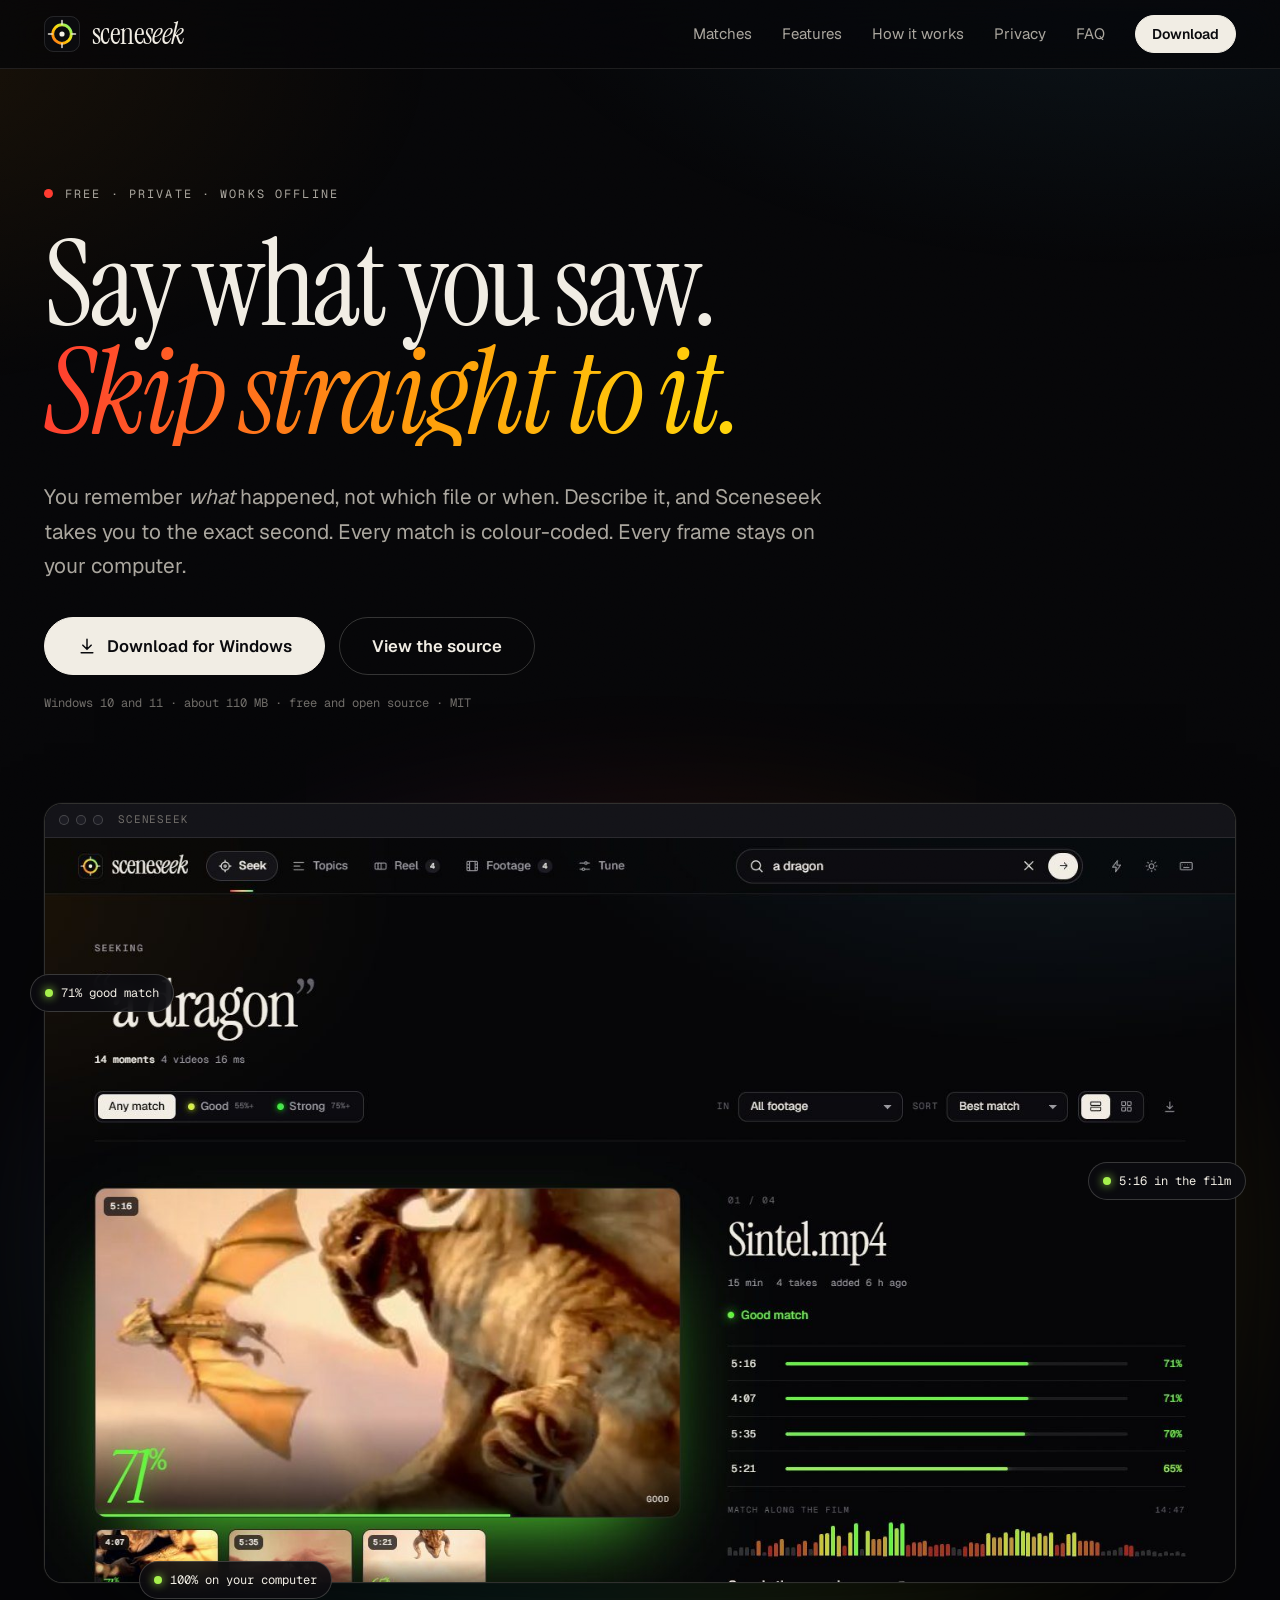
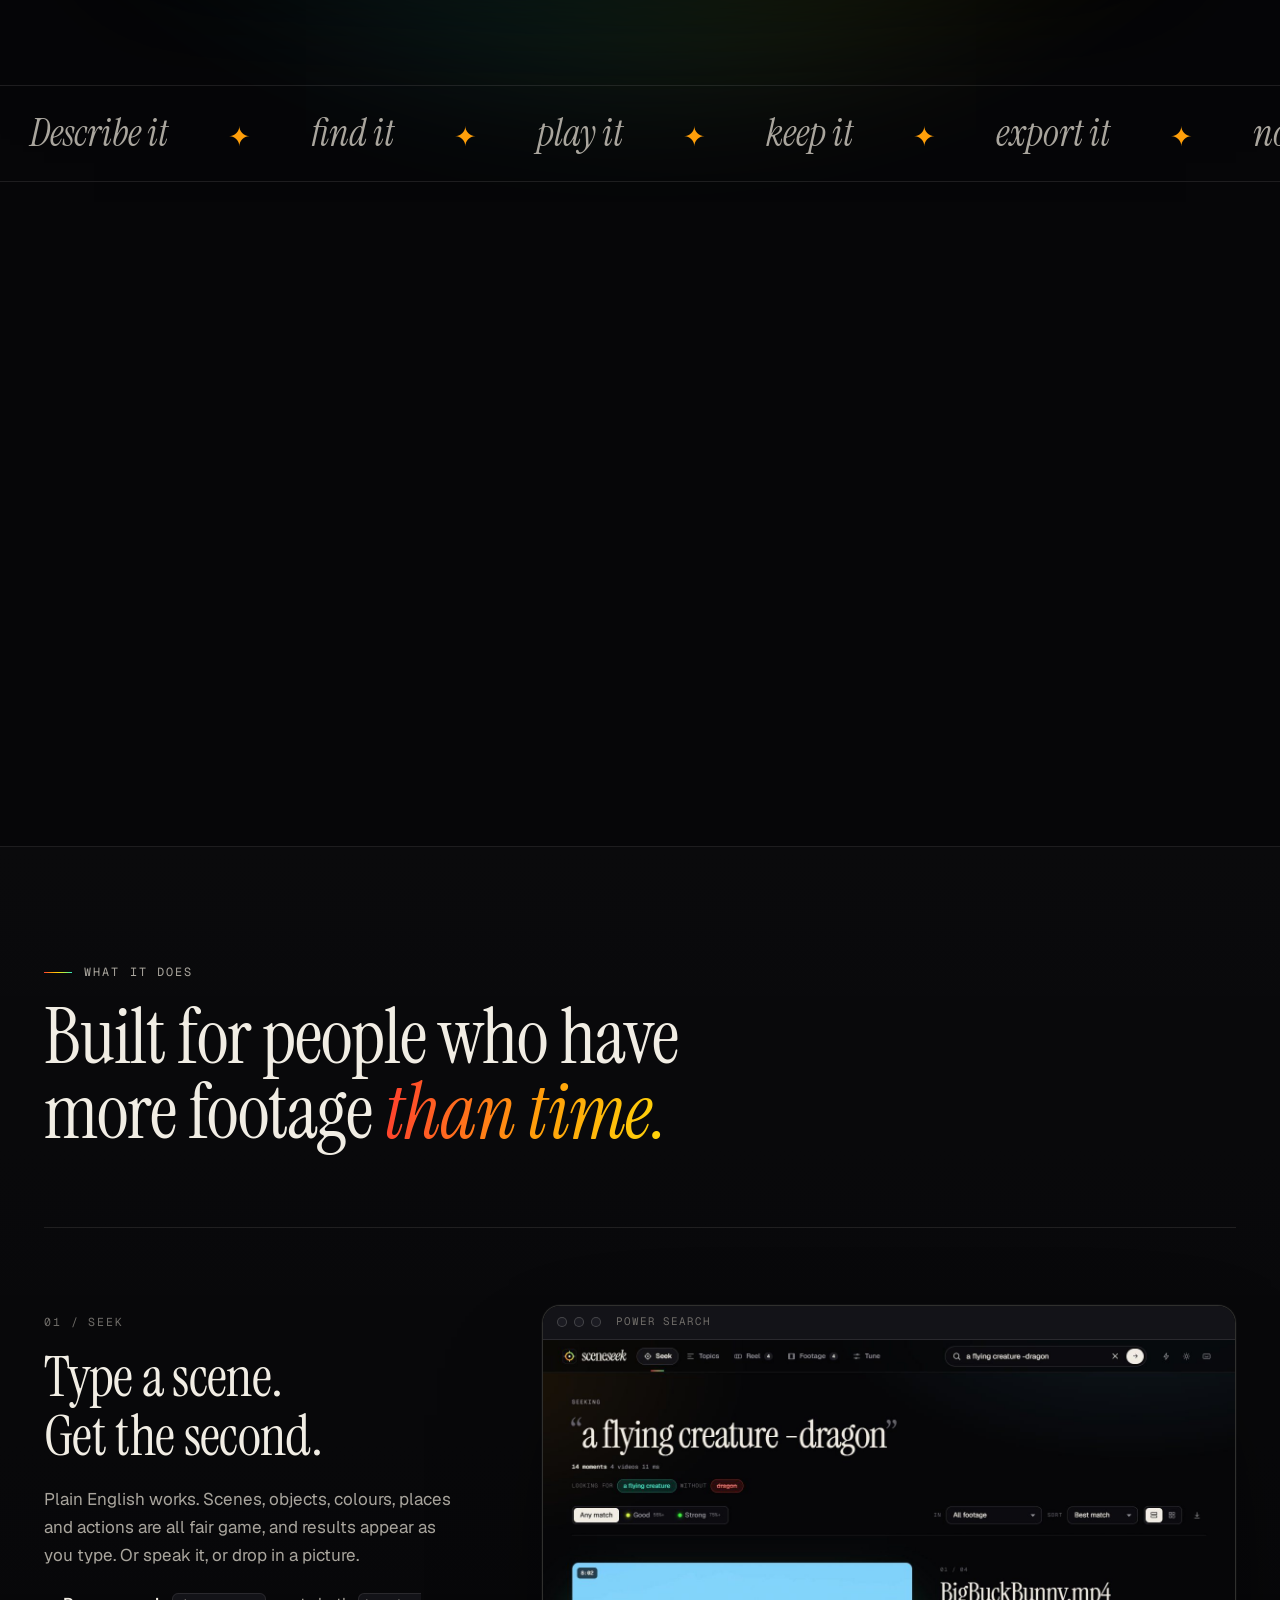
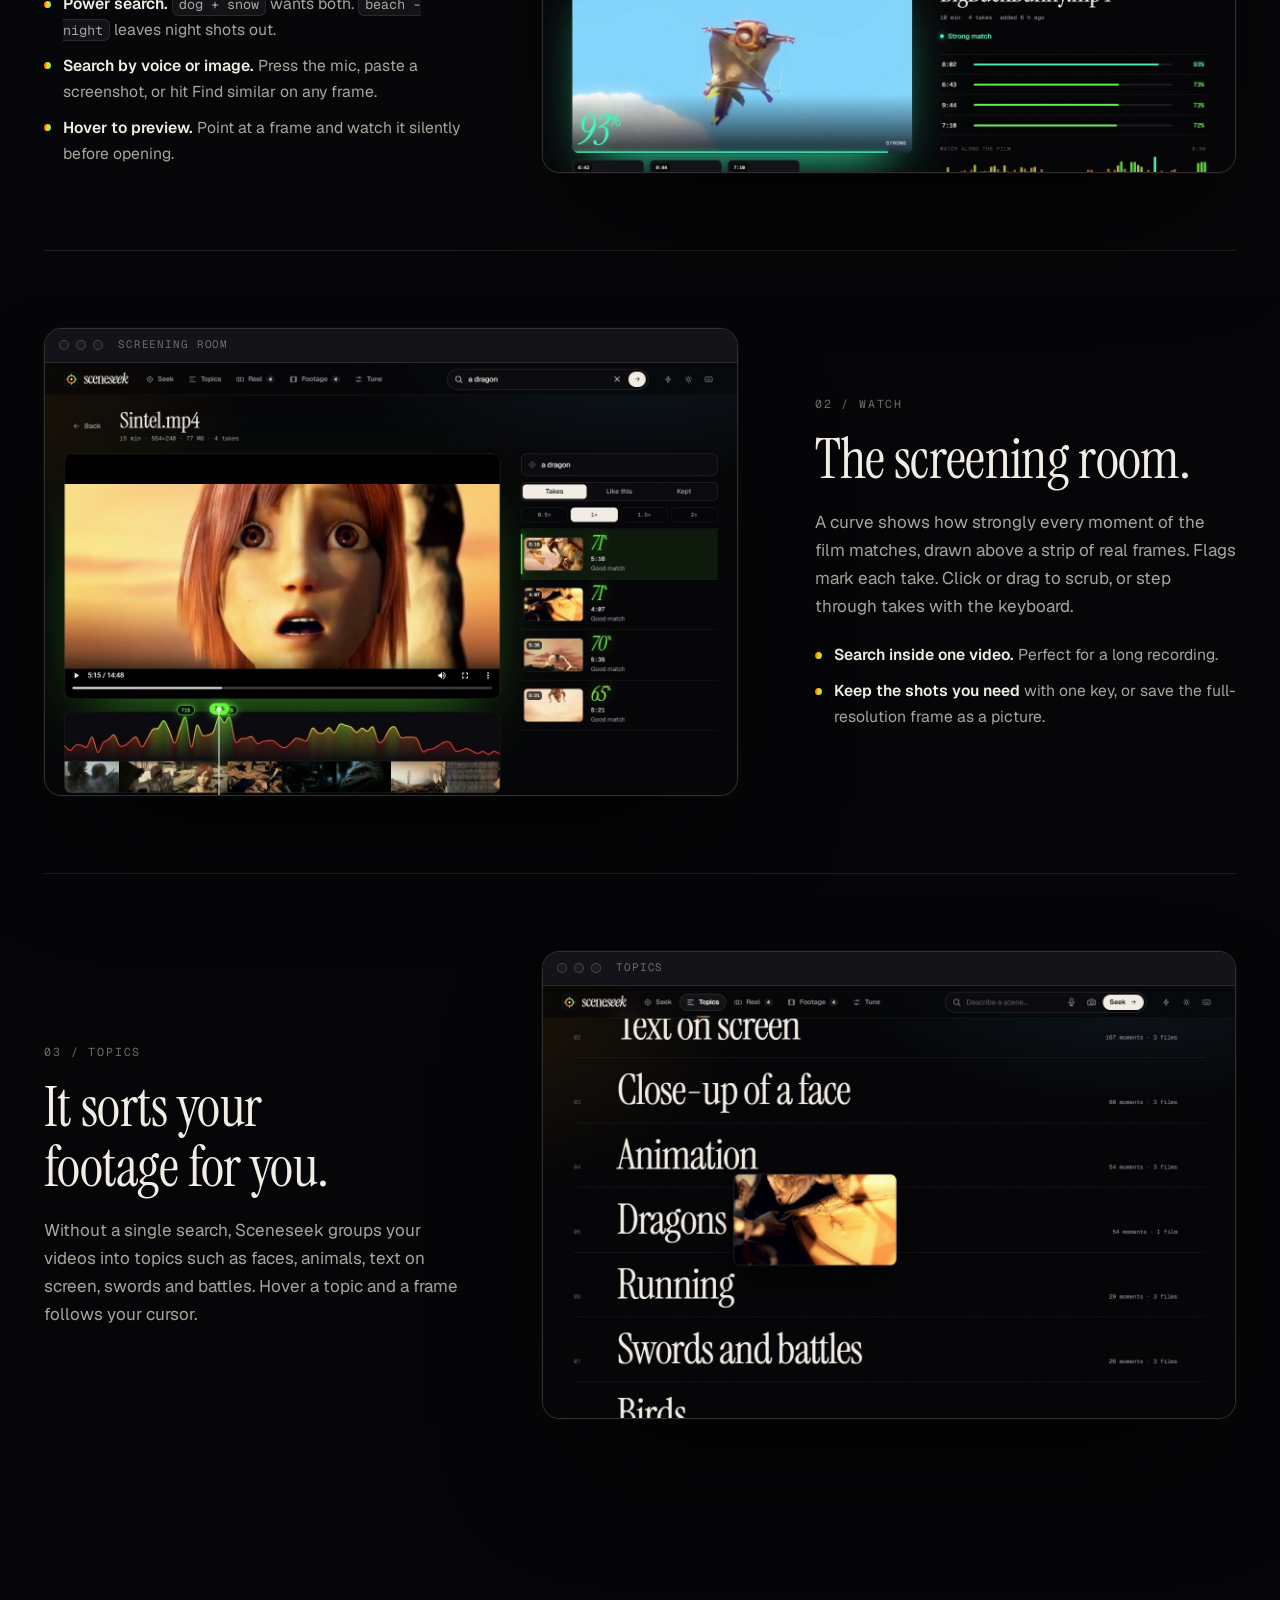
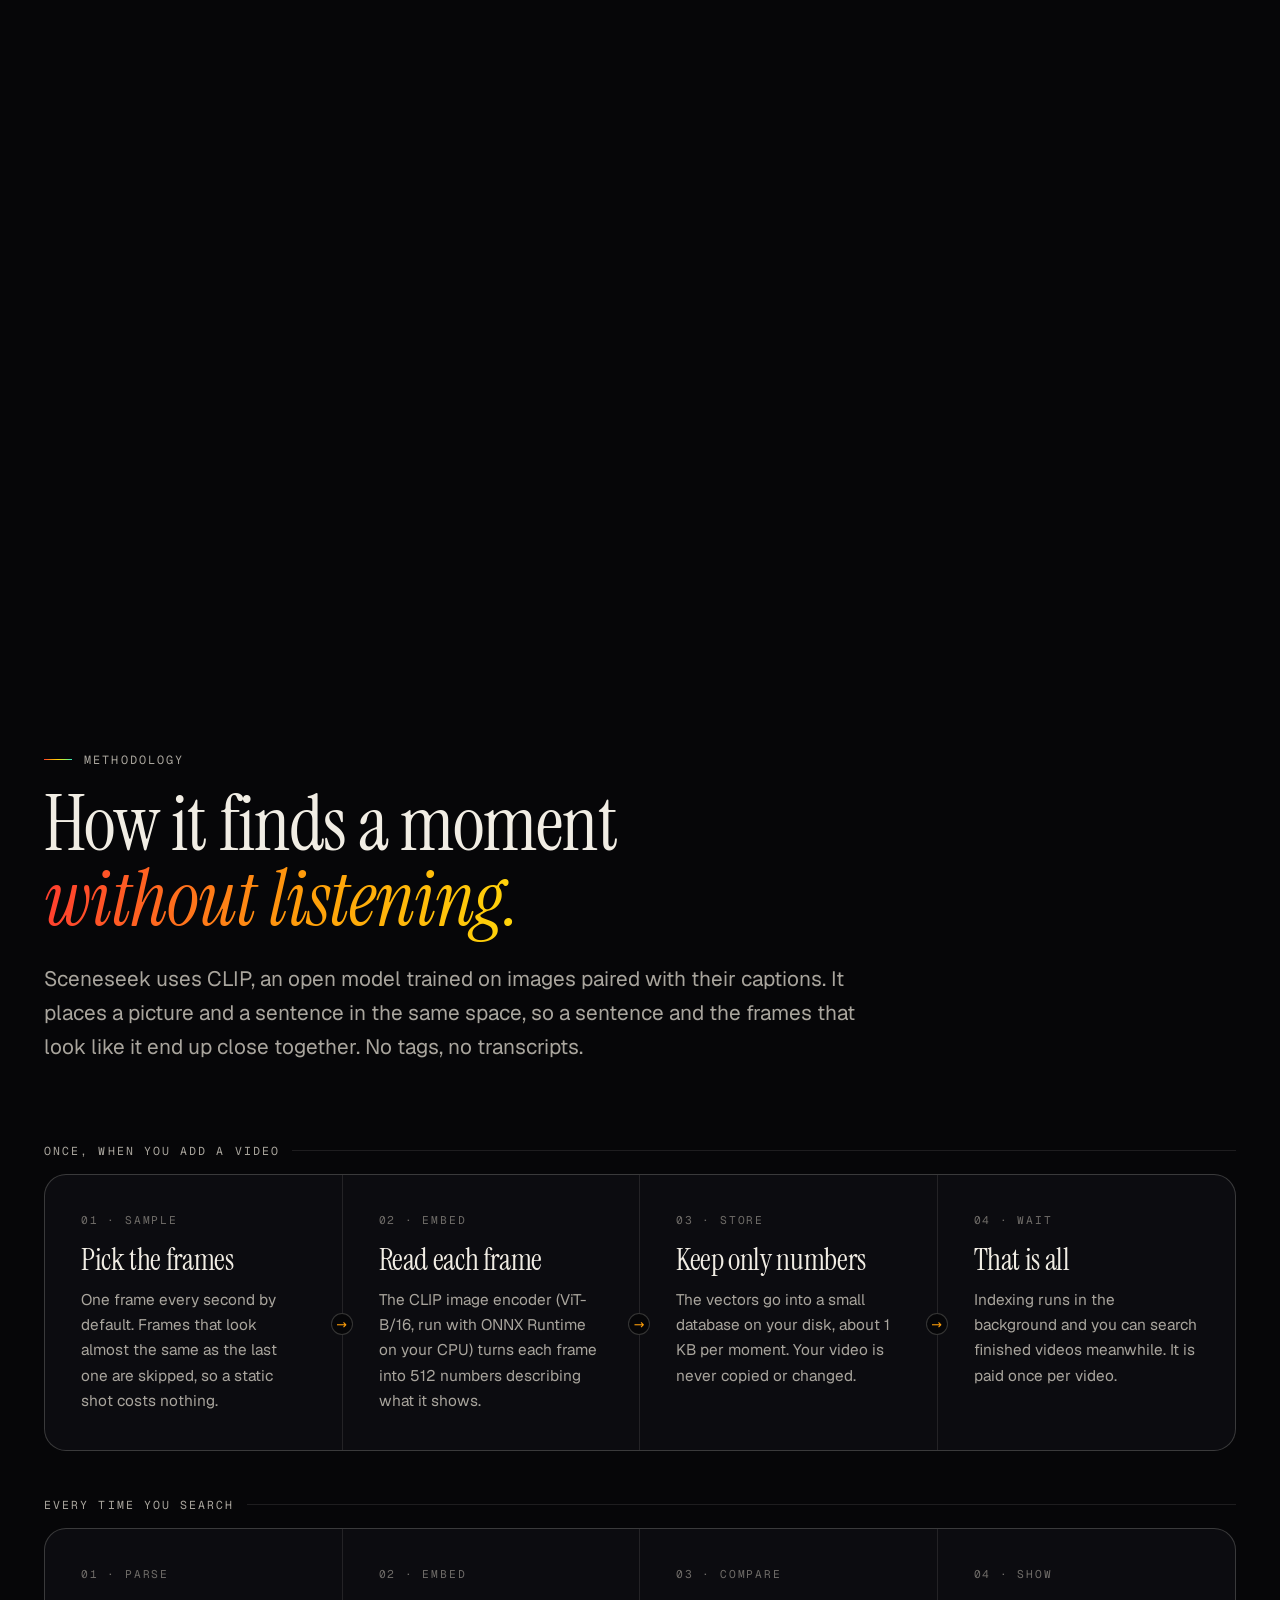
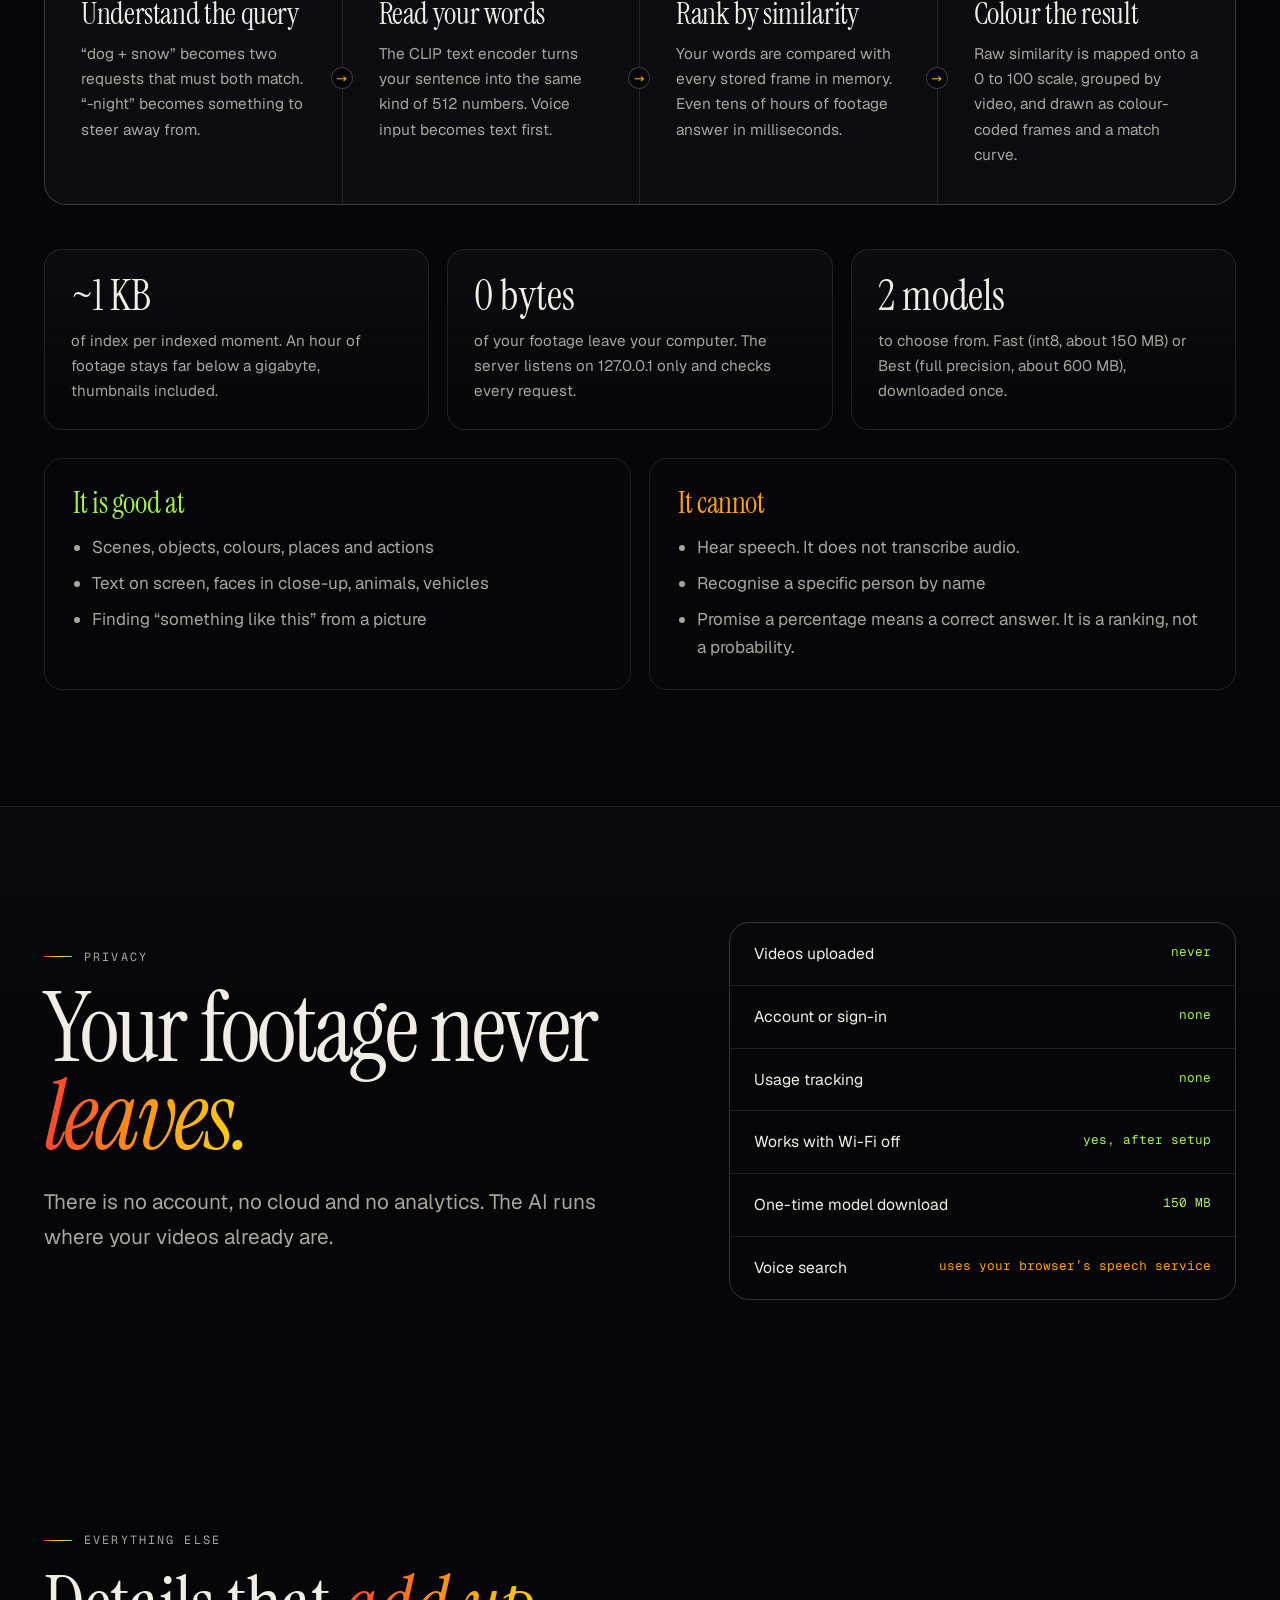
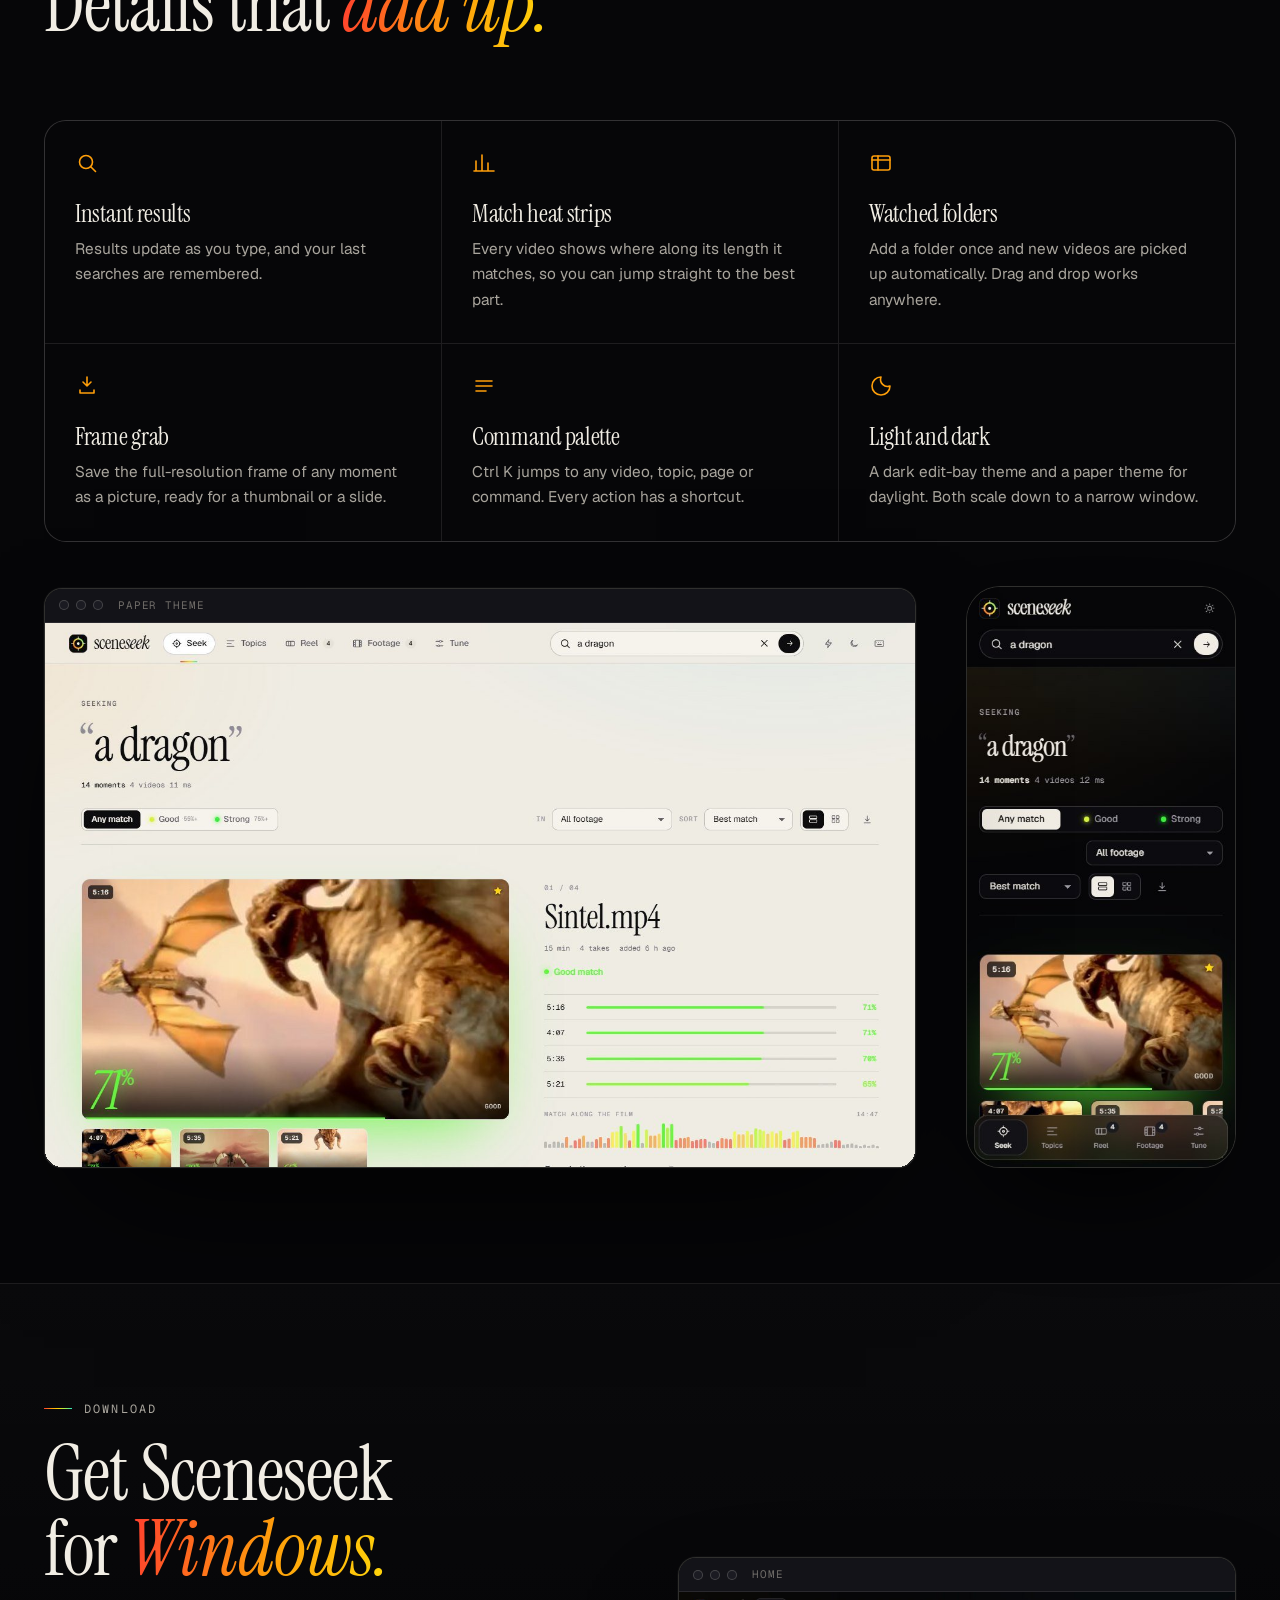
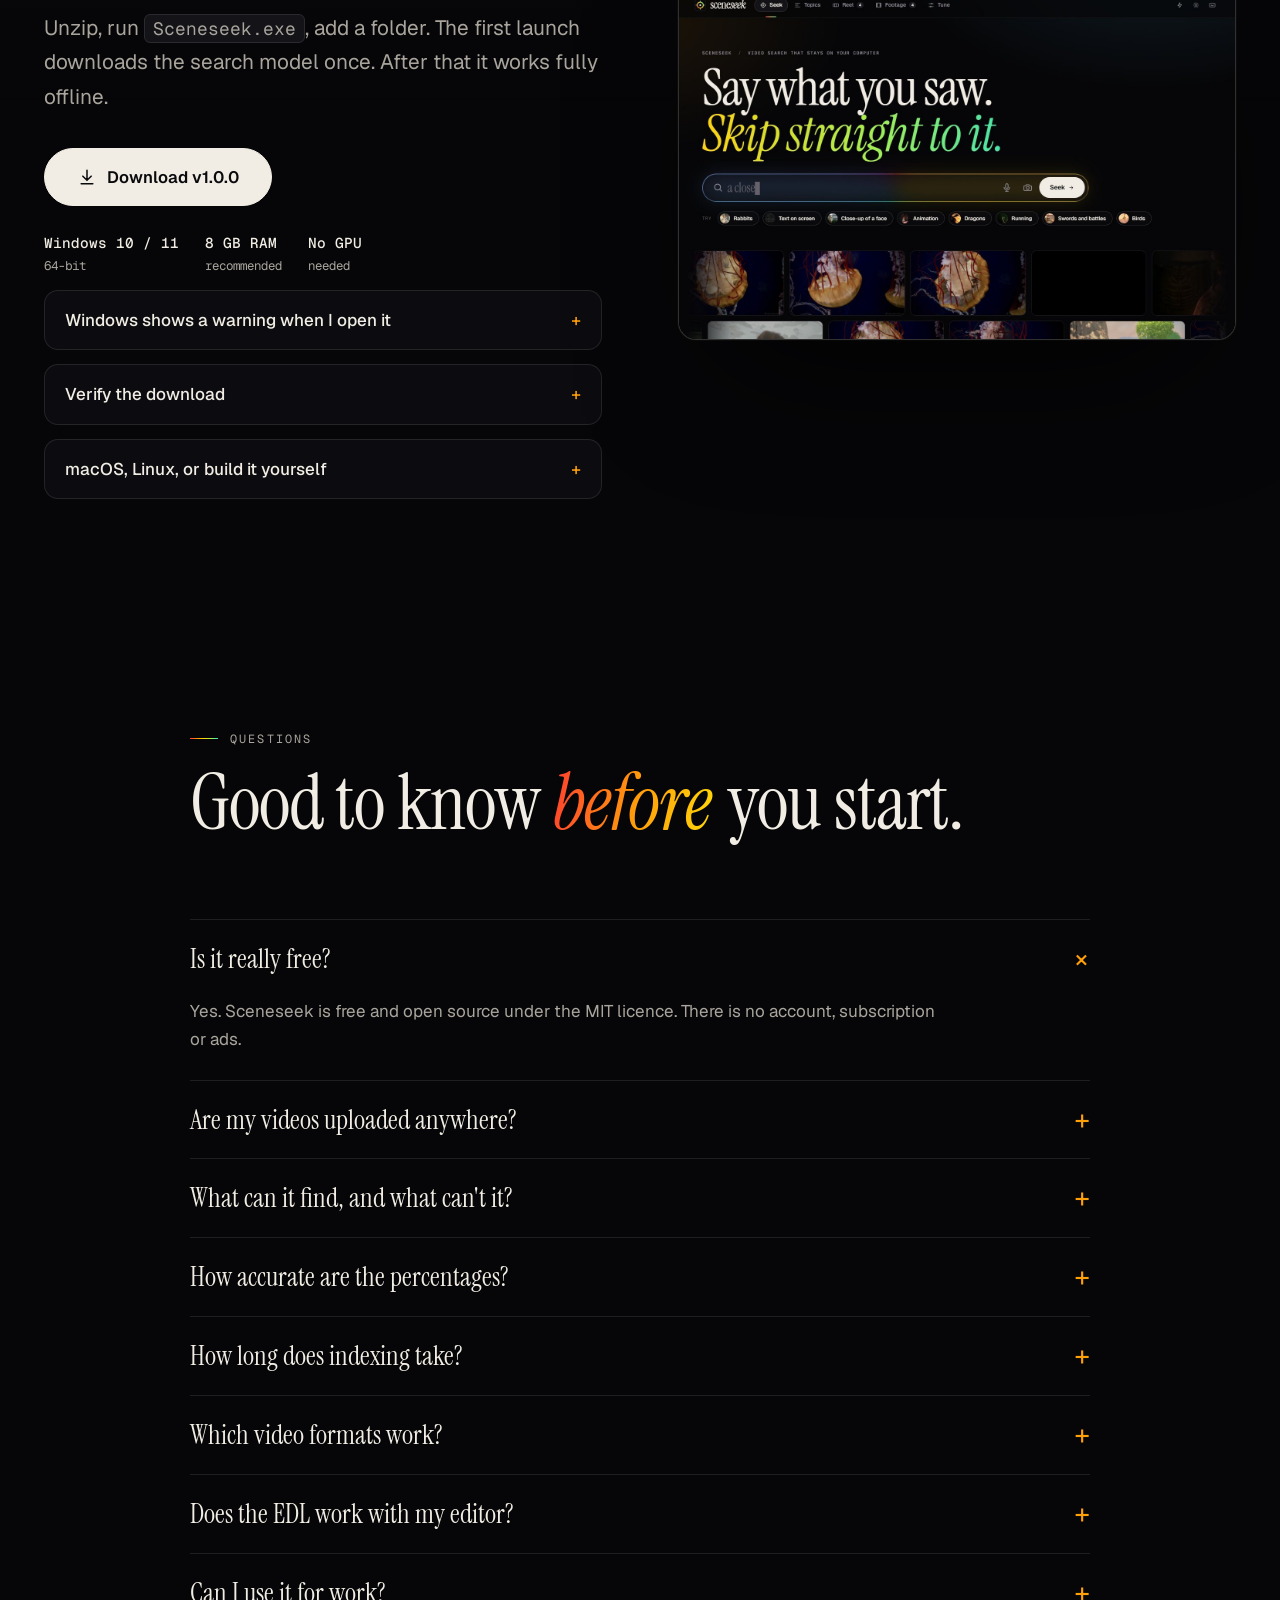
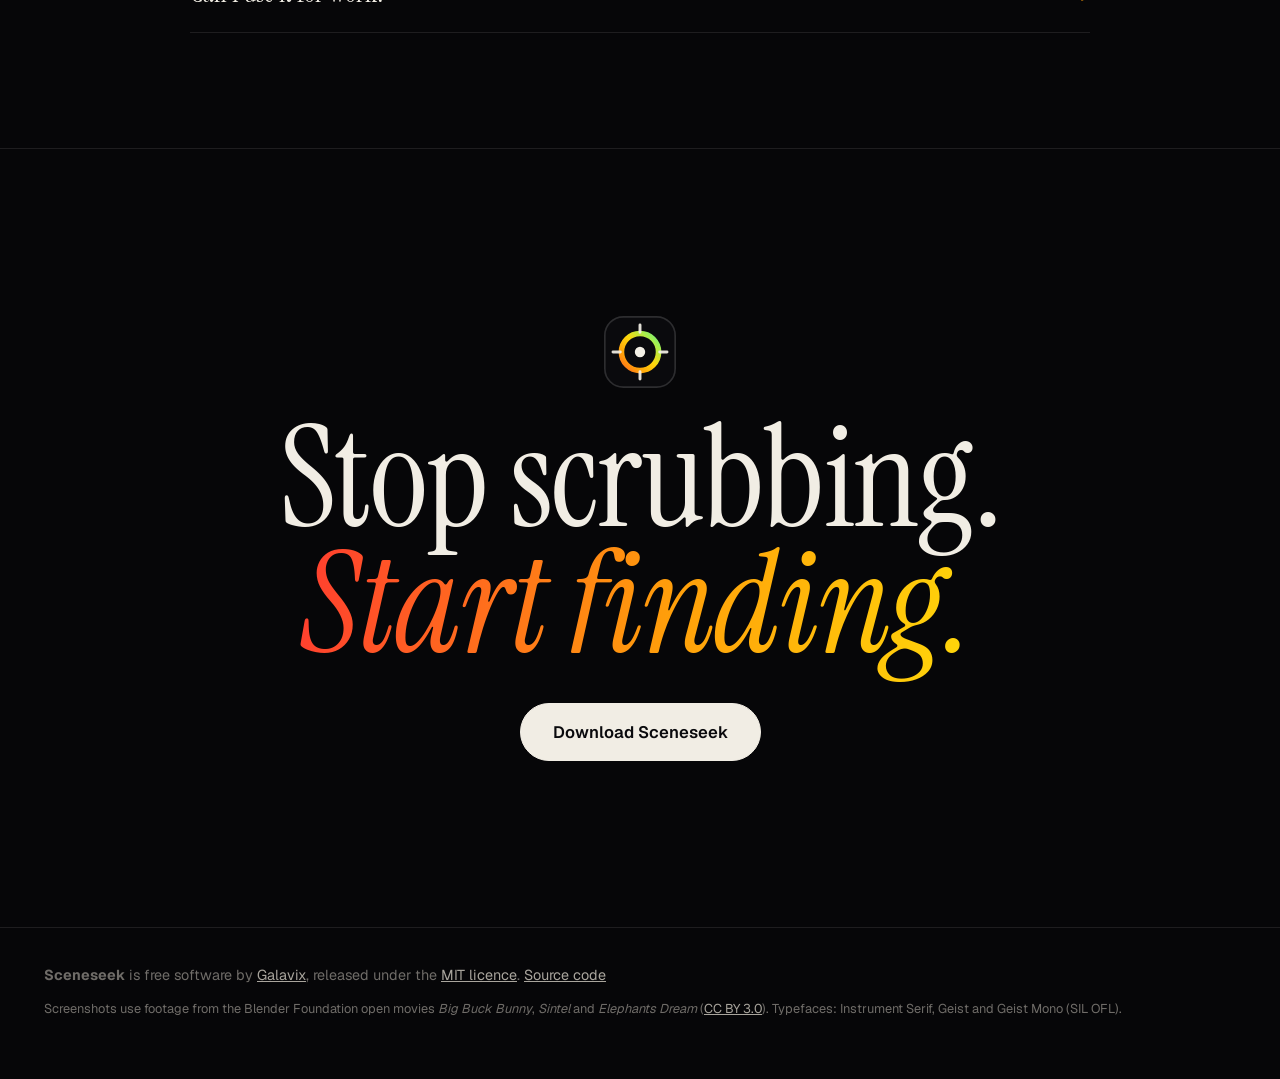
==== commit 60402bd1: "Netlify config; correct release file name on the site Co-Authored-By: Claude Sonnet 5.5 <noreply@ant" ====
--- a/website/index.html
+++ b/website/index.html
@@ -194,7 +194,7 @@
         <div class="cta"><a class="btn solid big" href="https://github.com/galavixofficial/Video-Search-Engine/releases/latest" rel="noopener"><svg viewBox="0 0 24 24" class="ic" aria-hidden="true"><path d="M12 4v11M7 11l5 5 5-5M5 20h14"/></svg>Download v1.0.0</a></div>
         <div class="sys"><span><b>Windows 10 / 11</b>64-bit</span><span><b>8 GB RAM</b>recommended</span><span><b>No GPU</b>needed</span></div>
         <details class="box"><summary>Windows shows a warning when I open it</summary><p>Sceneseek is new and not code-signed yet, so Windows SmartScreen may say it does not recognise the app. Choose <b>More info</b>, then <b>Run anyway</b>. You can check the download against the published checksum first.</p></details>
-        <details class="box"><summary>Verify the download</summary><p>The SHA-256 checksum is published next to the file on the <a href="https://github.com/galavixofficial/Video-Search-Engine/releases/latest" rel="noopener">release page</a>. In PowerShell, <code>Get-FileHash Sceneseek-1.0.0-windows.zip</code> should print the same value.</p></details>
+        <details class="box"><summary>Verify the download</summary><p>The SHA-256 checksum is published next to the file on the <a href="https://github.com/galavixofficial/Video-Search-Engine/releases/latest" rel="noopener">release page</a>. In PowerShell, <code>Get-FileHash Sceneseek-v1.0.0-windows-x64.zip</code> should print the same value.</p></details>
         <details class="box"><summary>macOS, Linux, or build it yourself</summary><p>The app is plain Python. With Python 3.10 or newer, run <code>pip install -r requirements.txt</code> and <code>python main.py</code>. Full steps are in the <a href="https://github.com/galavixofficial/Video-Search-Engine#readme" rel="noopener">README</a>.</p></details>
       </div>
       <div class="win rv"><div class="win-bar"><i></i><i></i><i></i><span>HOME</span></div><img src="assets/home.jpg" loading="lazy" width="1440" height="900" alt="The Sceneseek home screen with its large search box and rows of frames from the user’s own videos"></div>
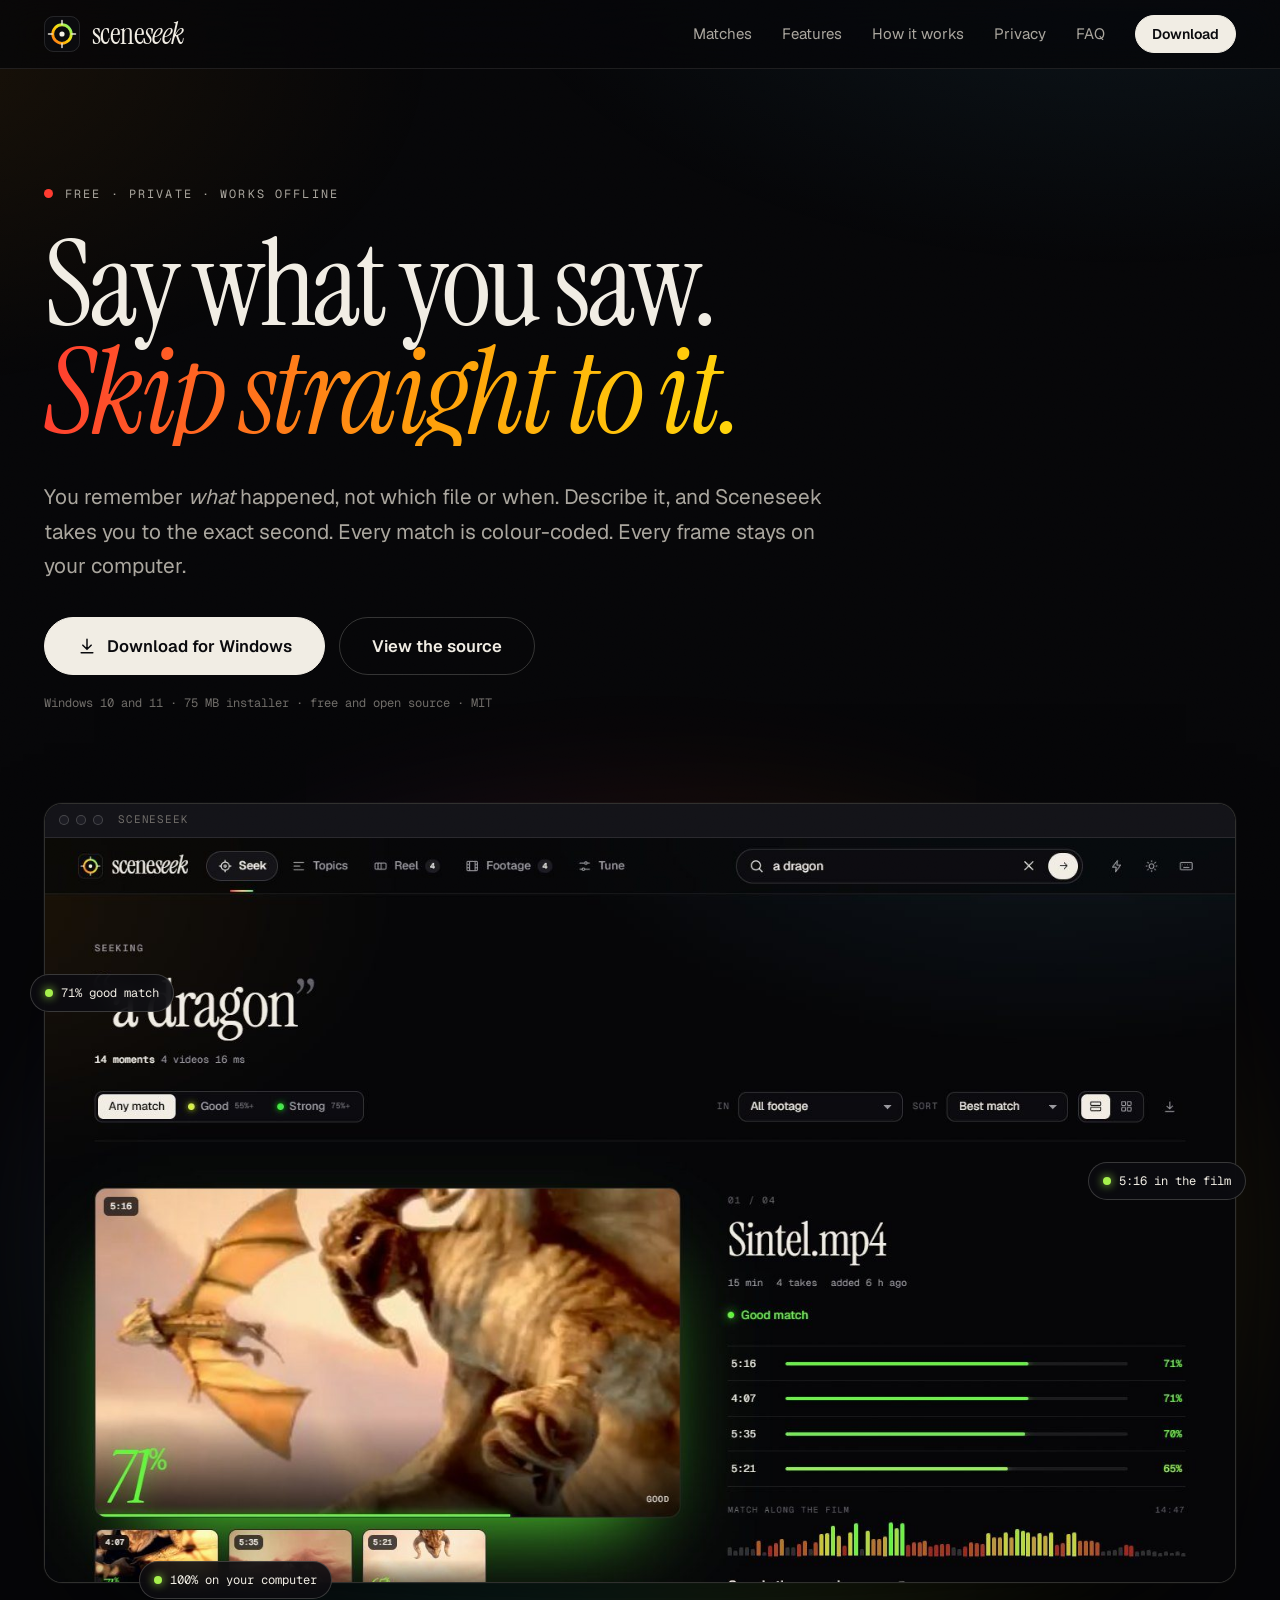
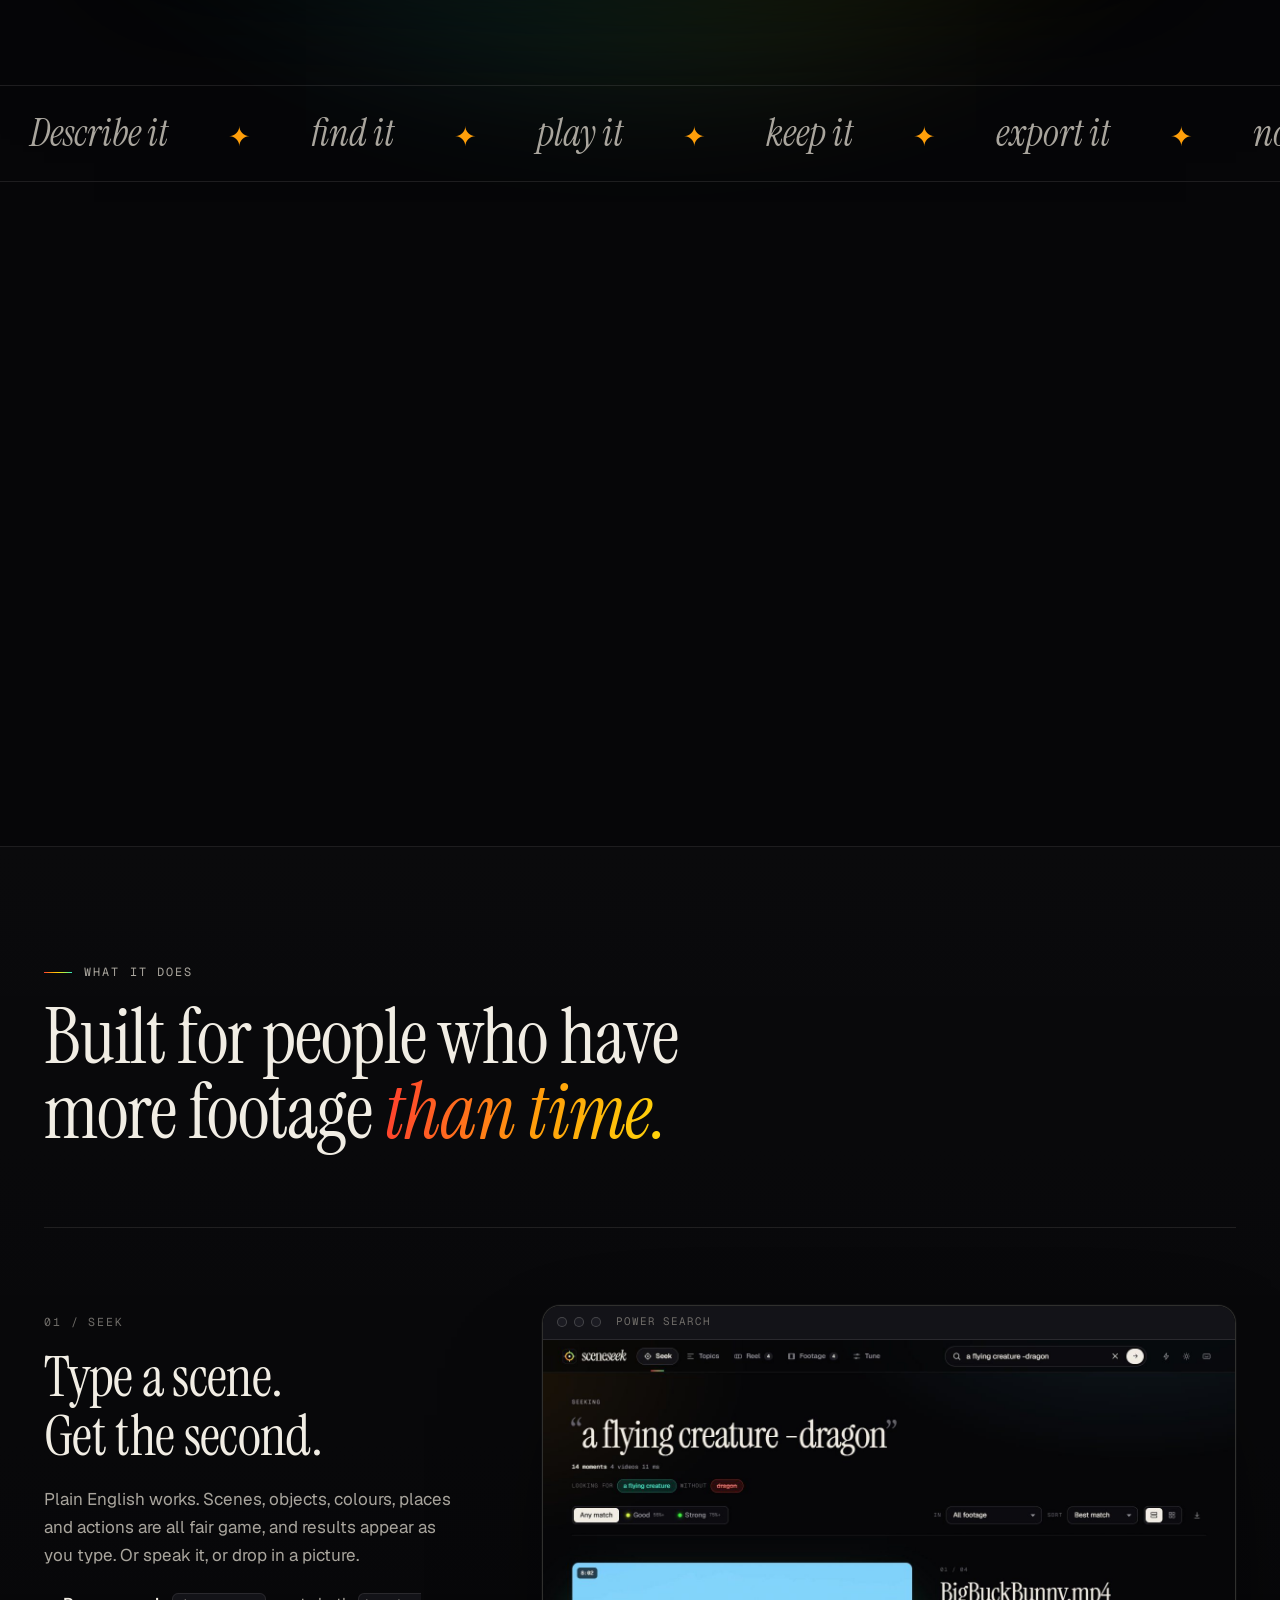
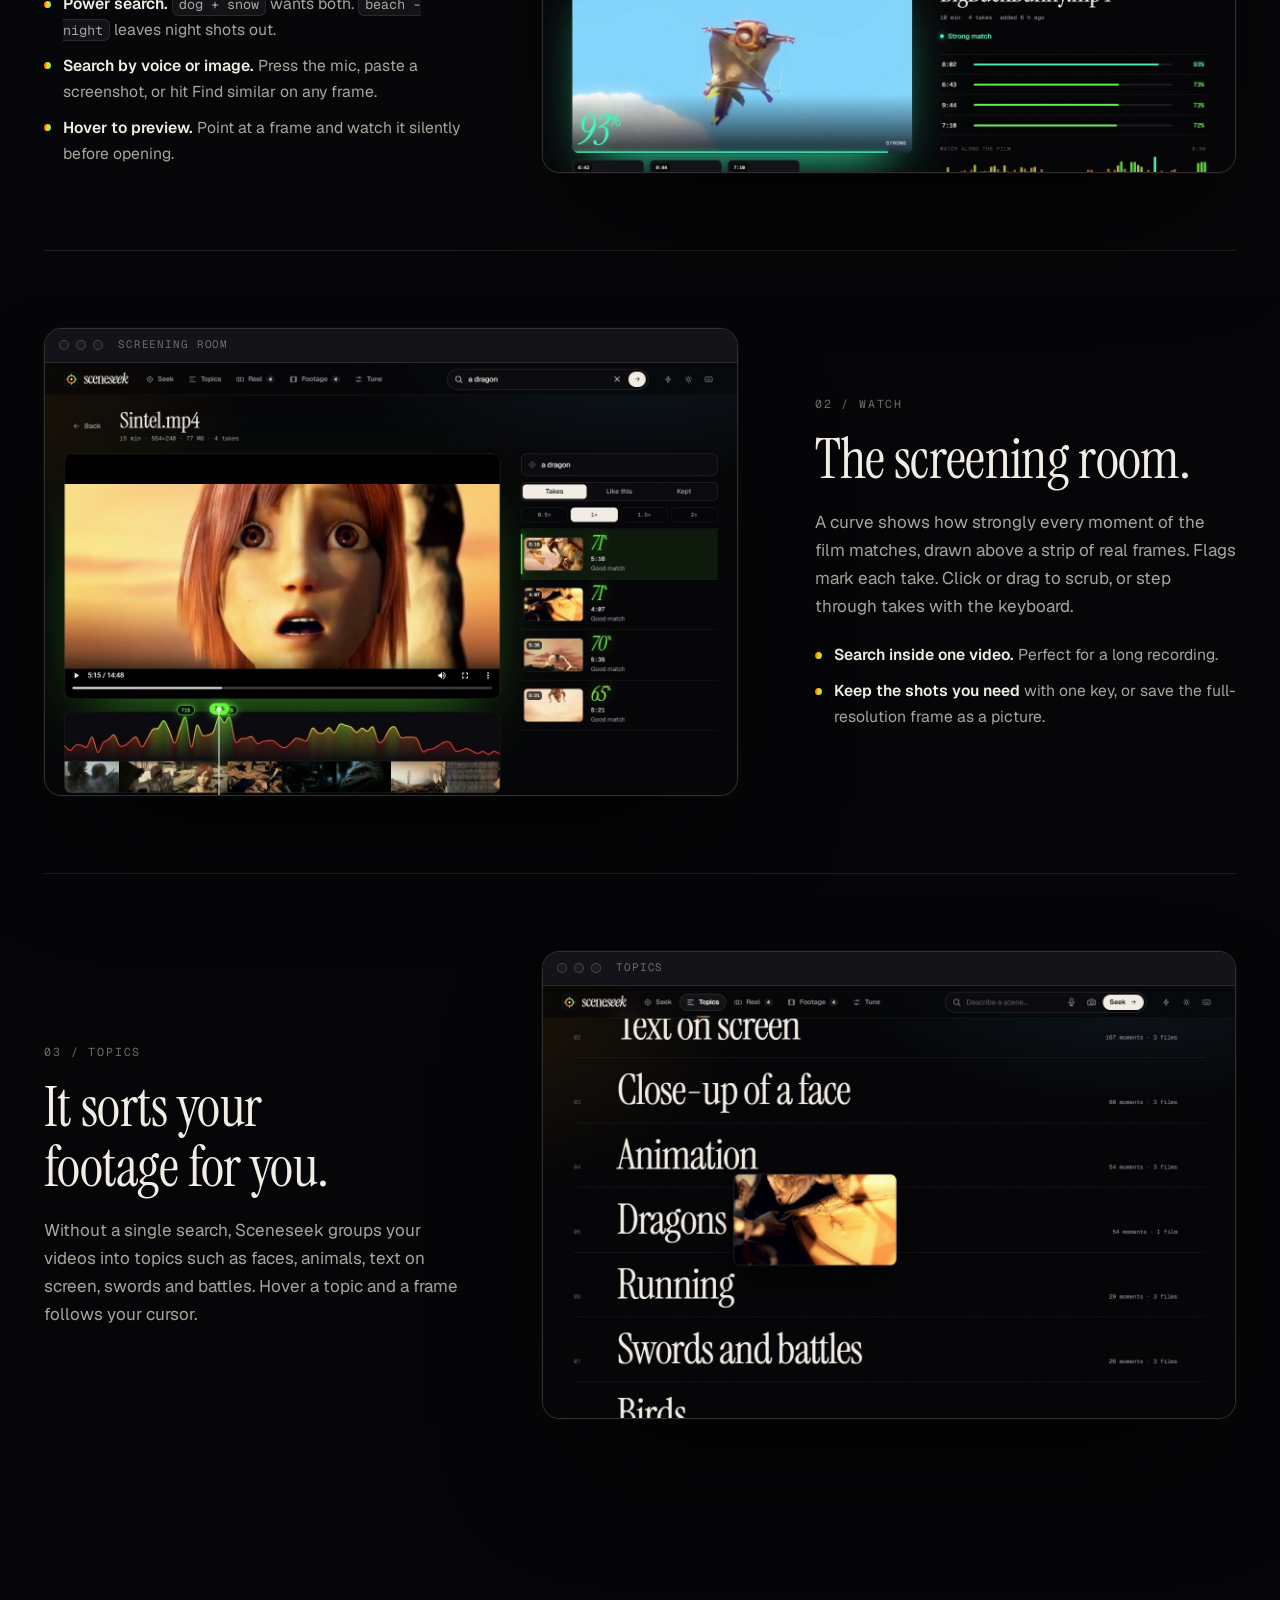
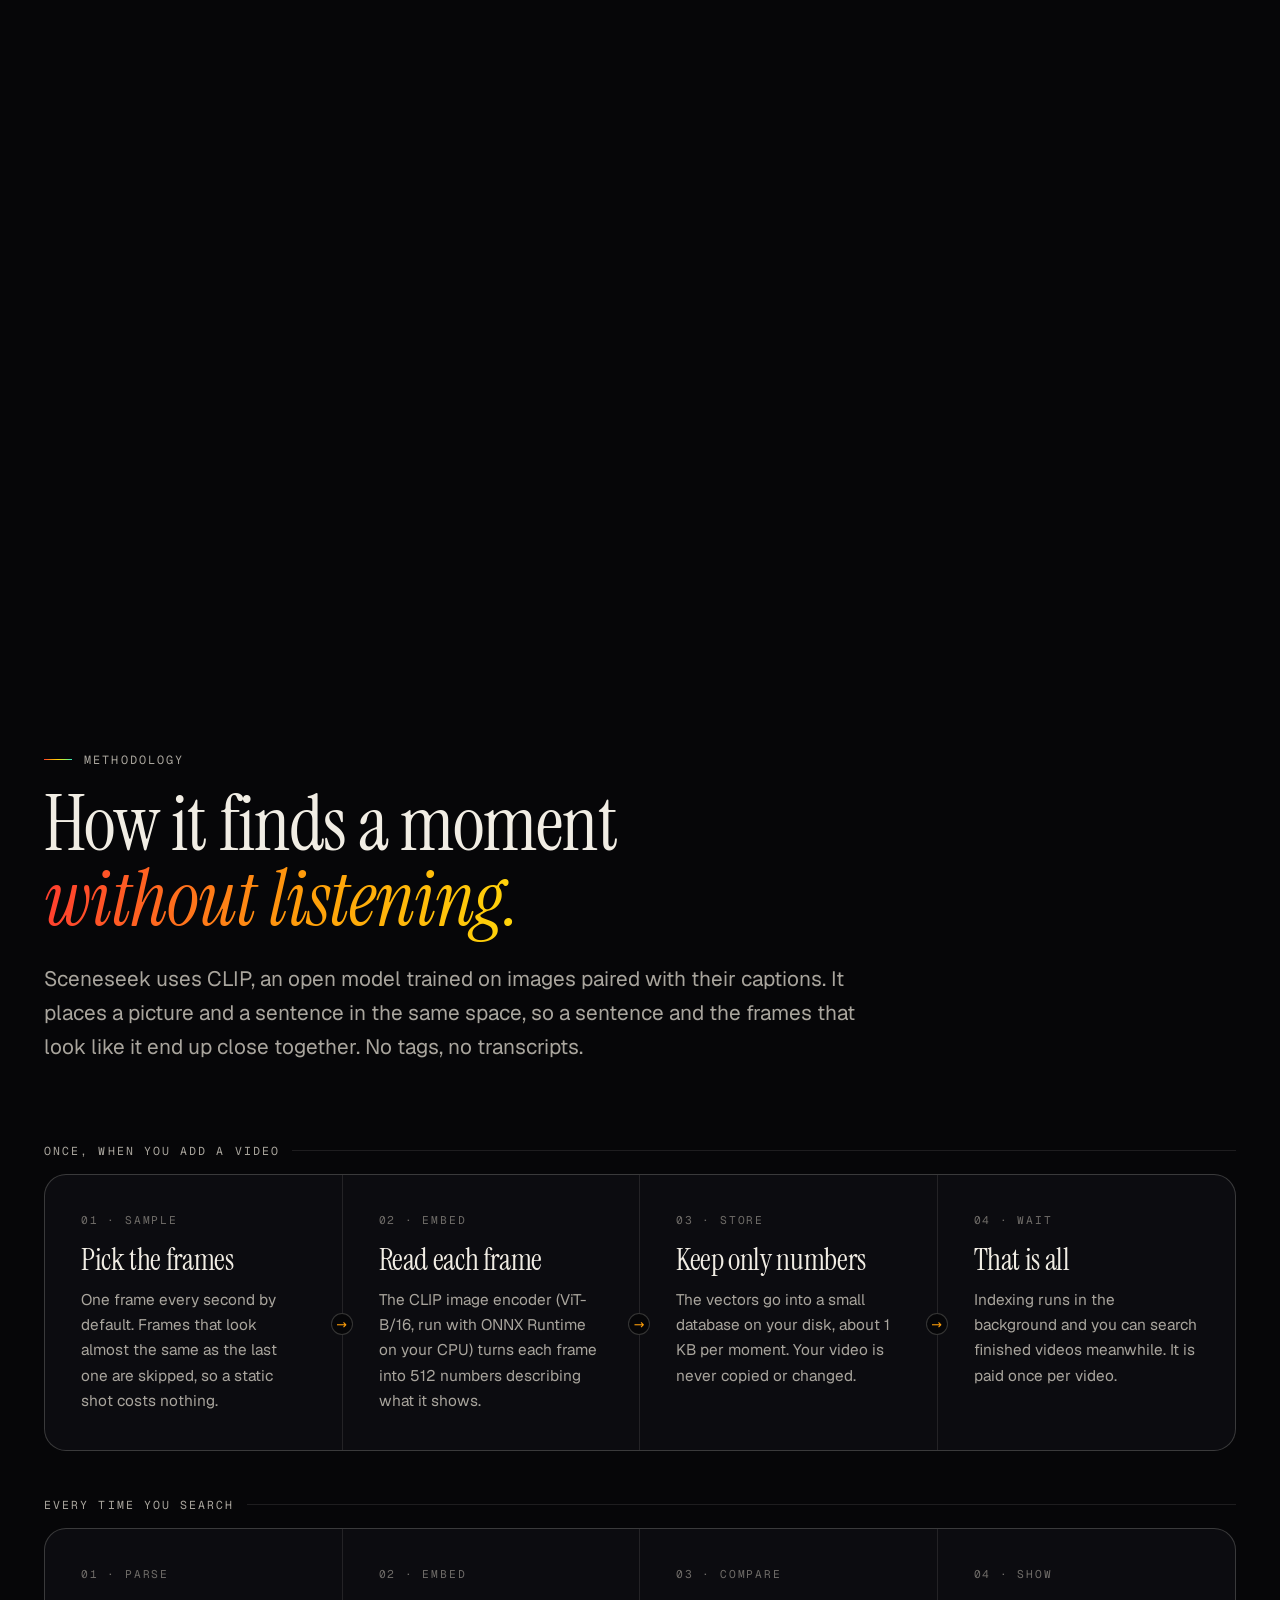
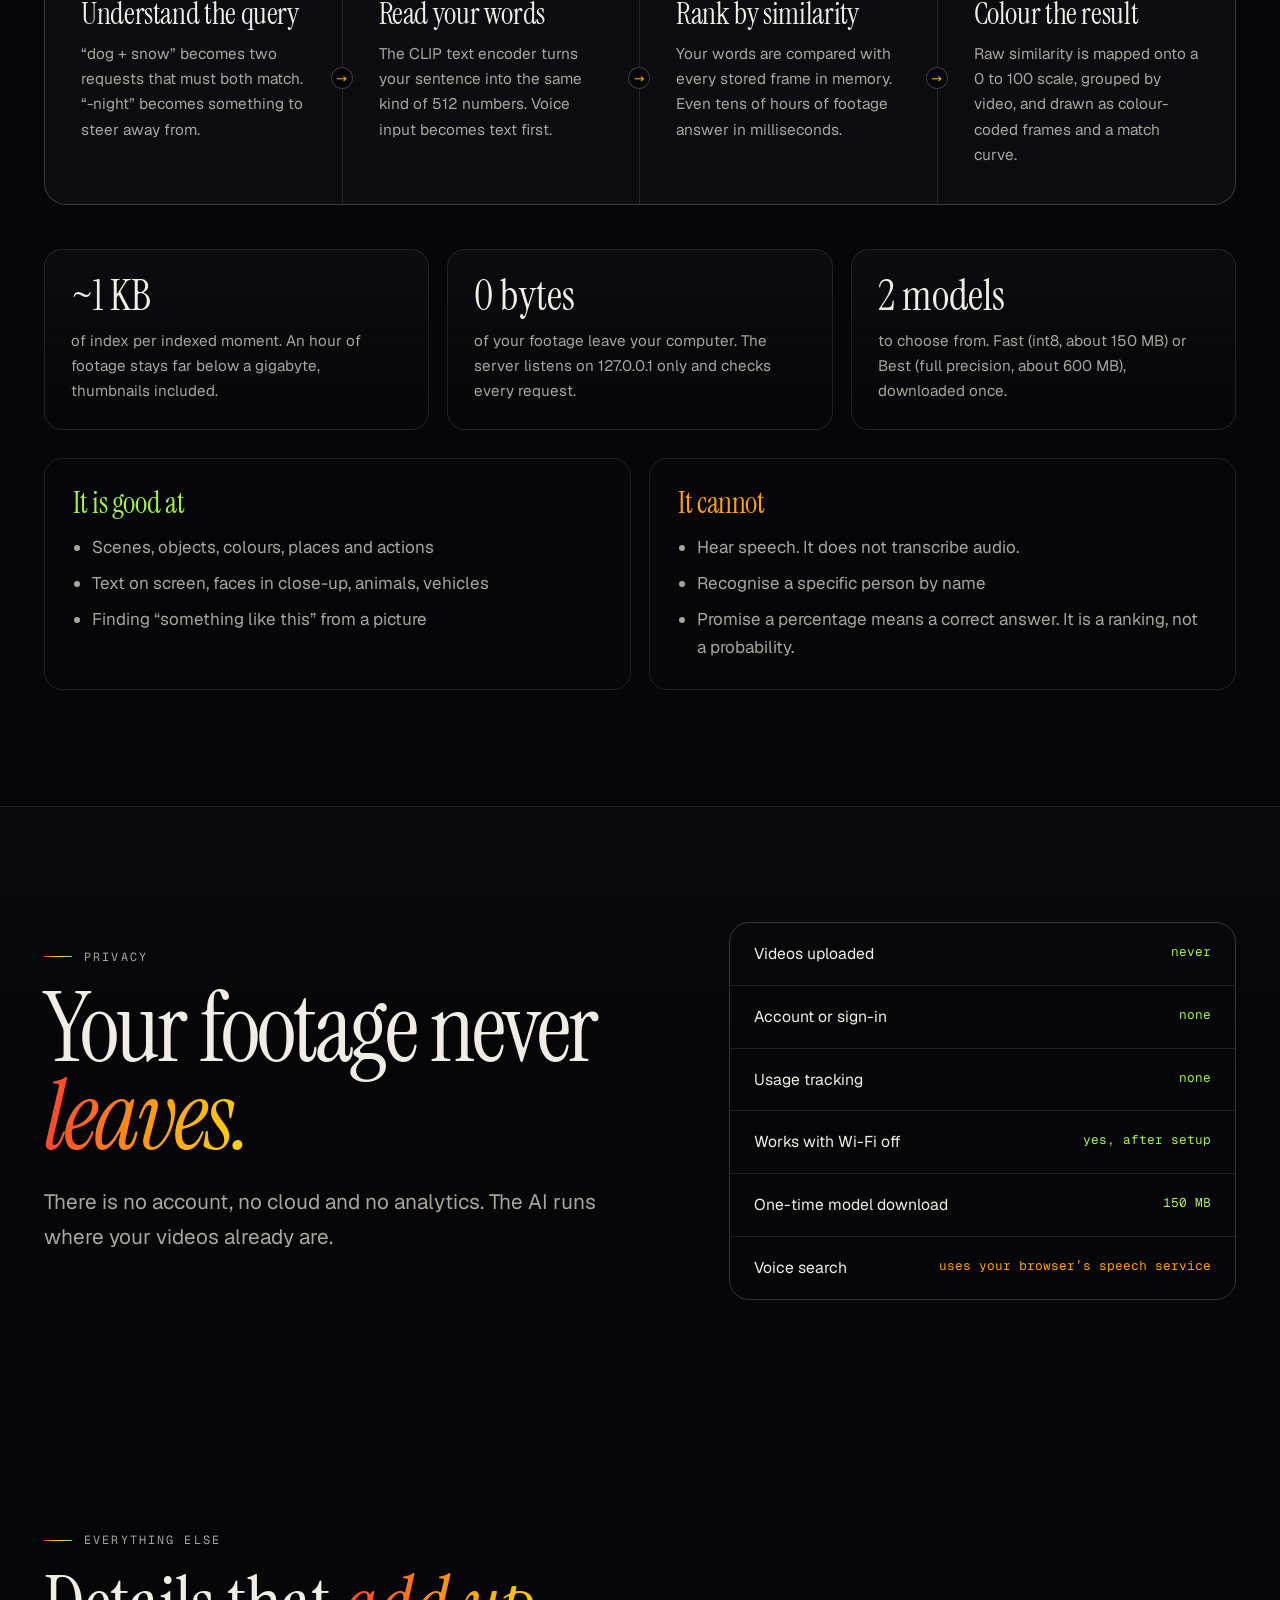
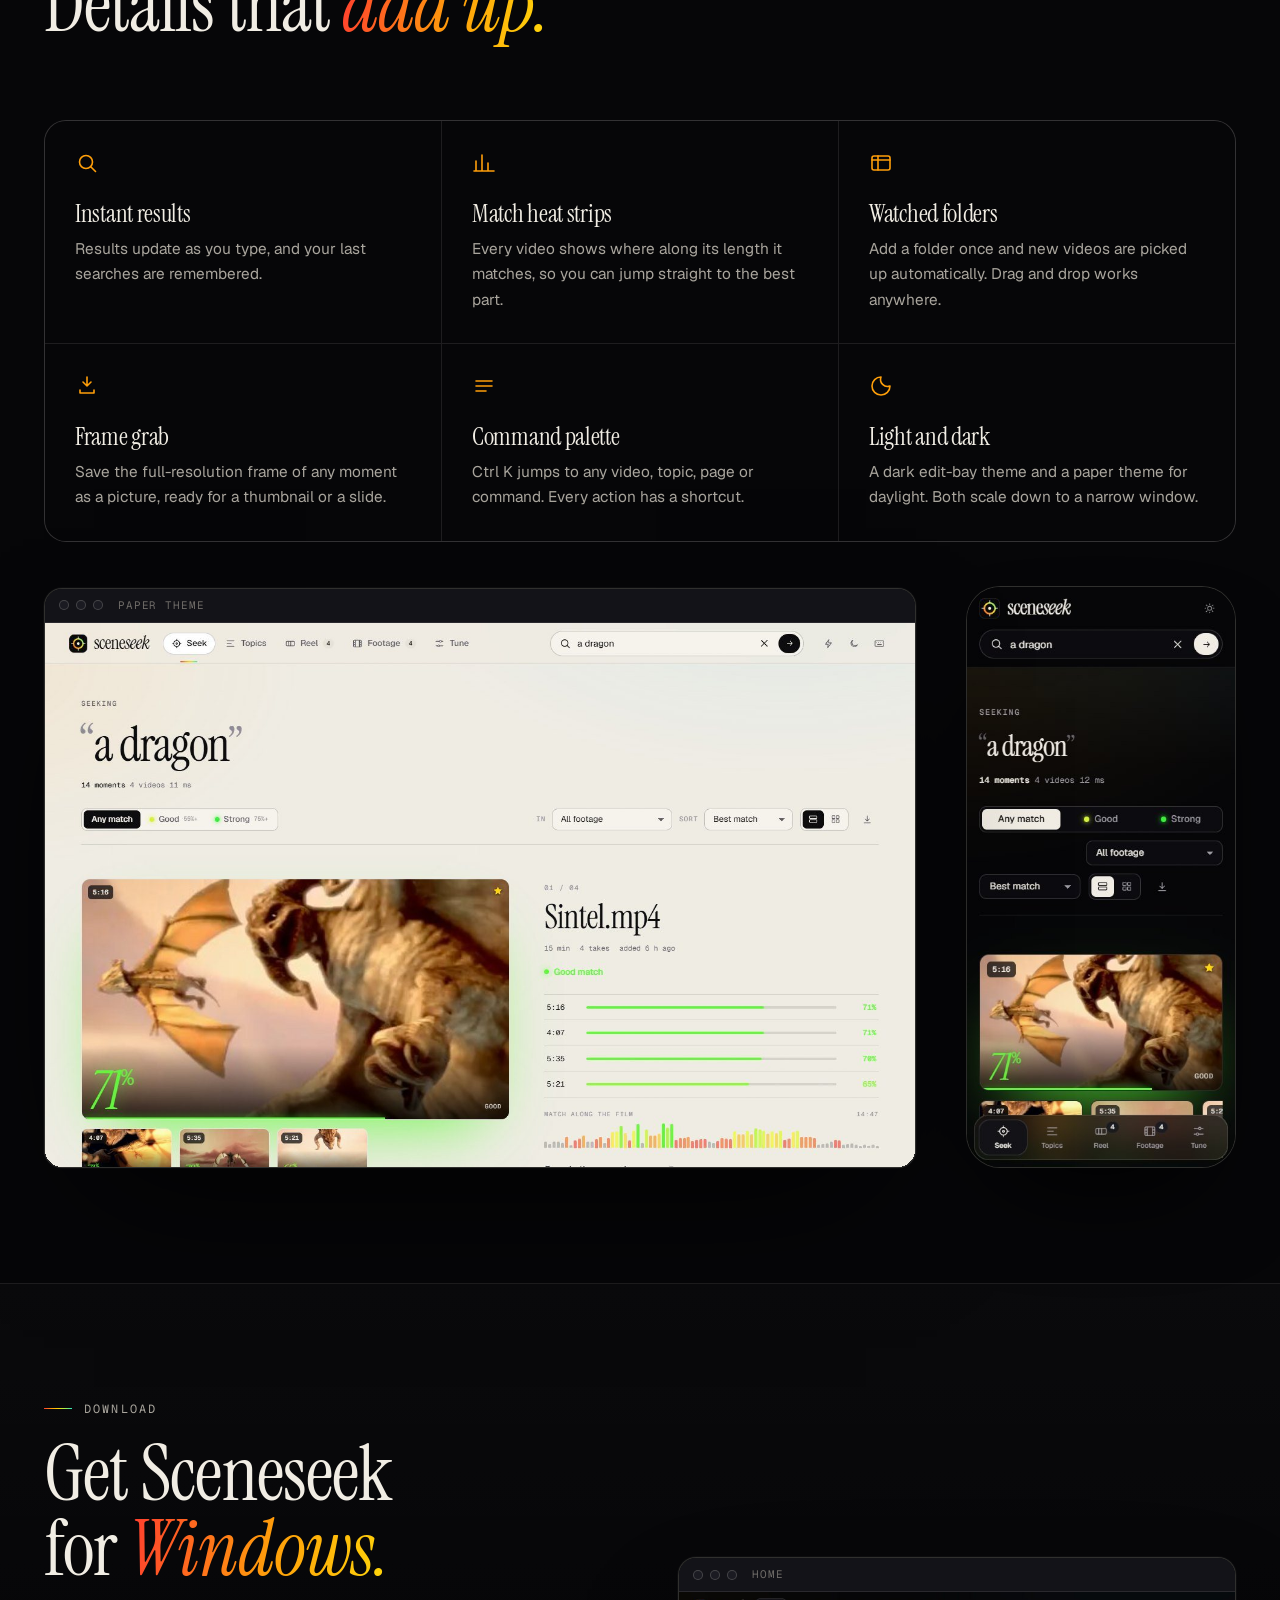
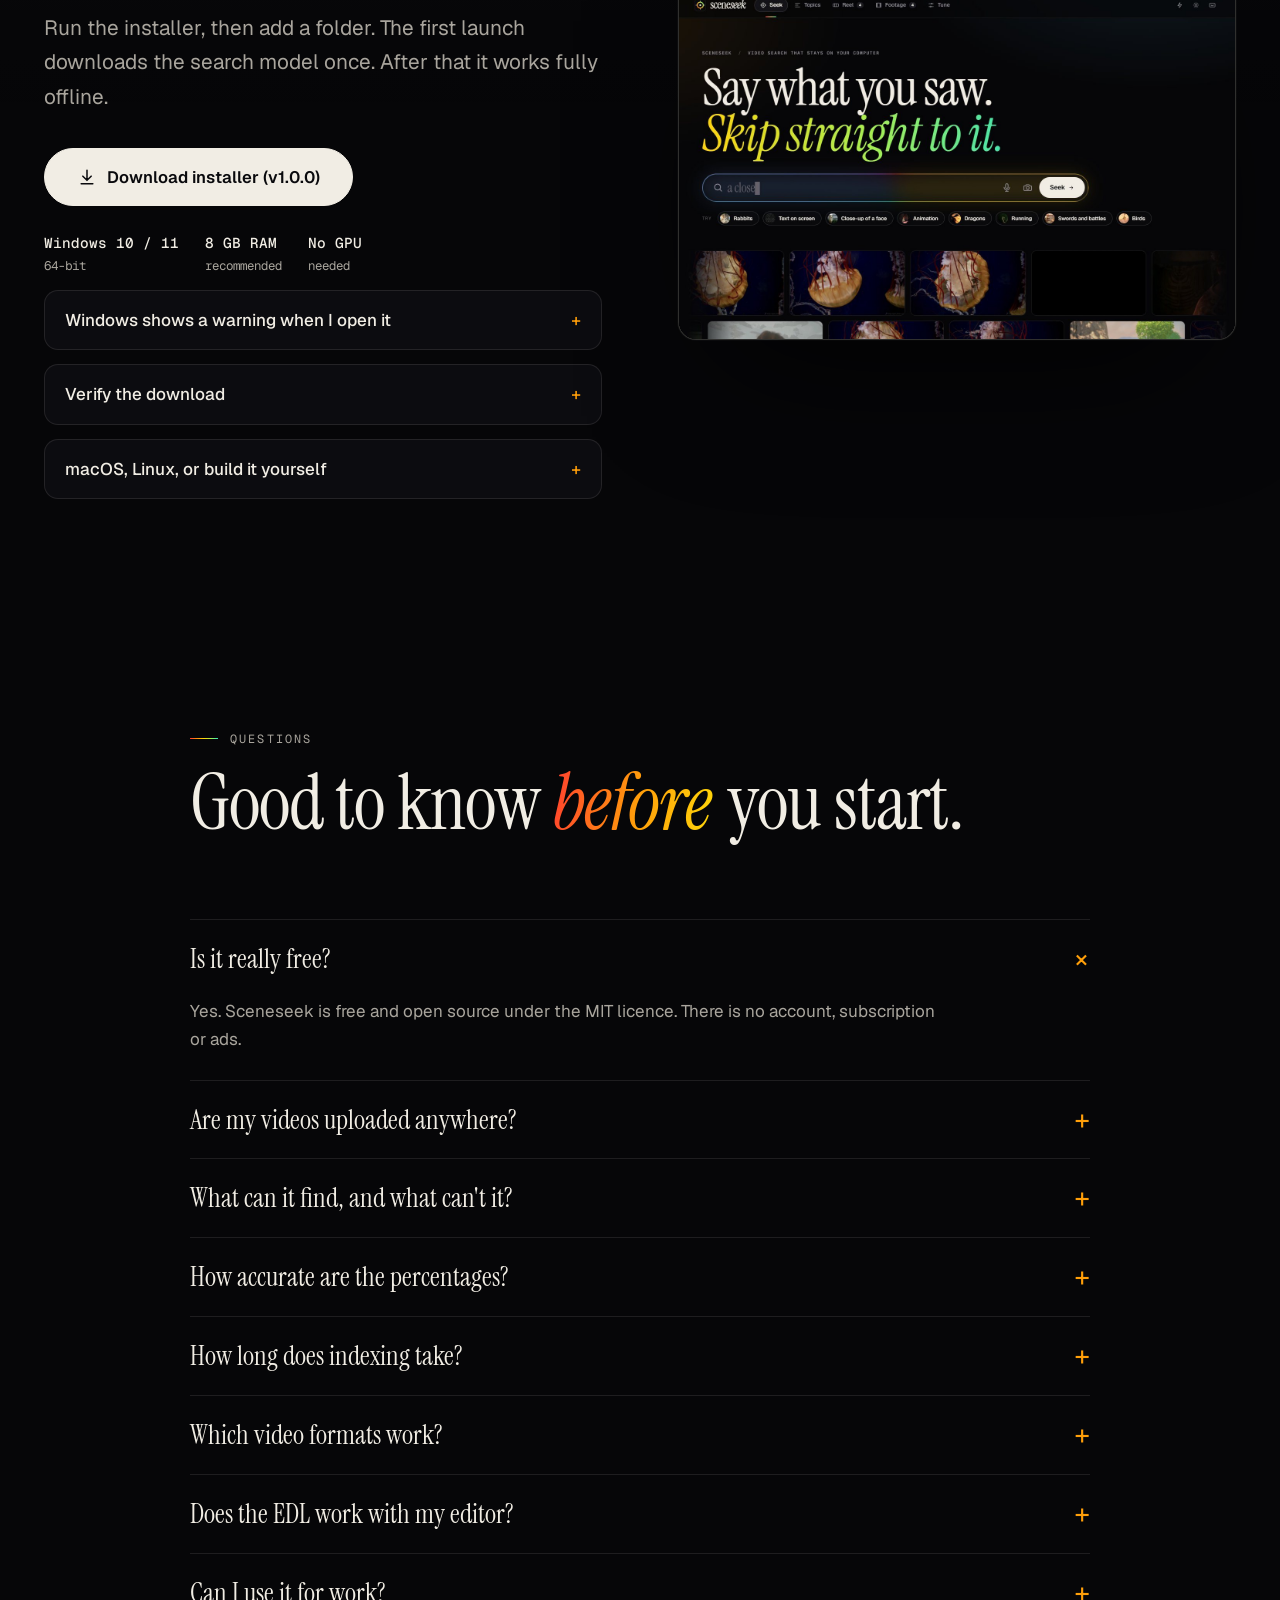
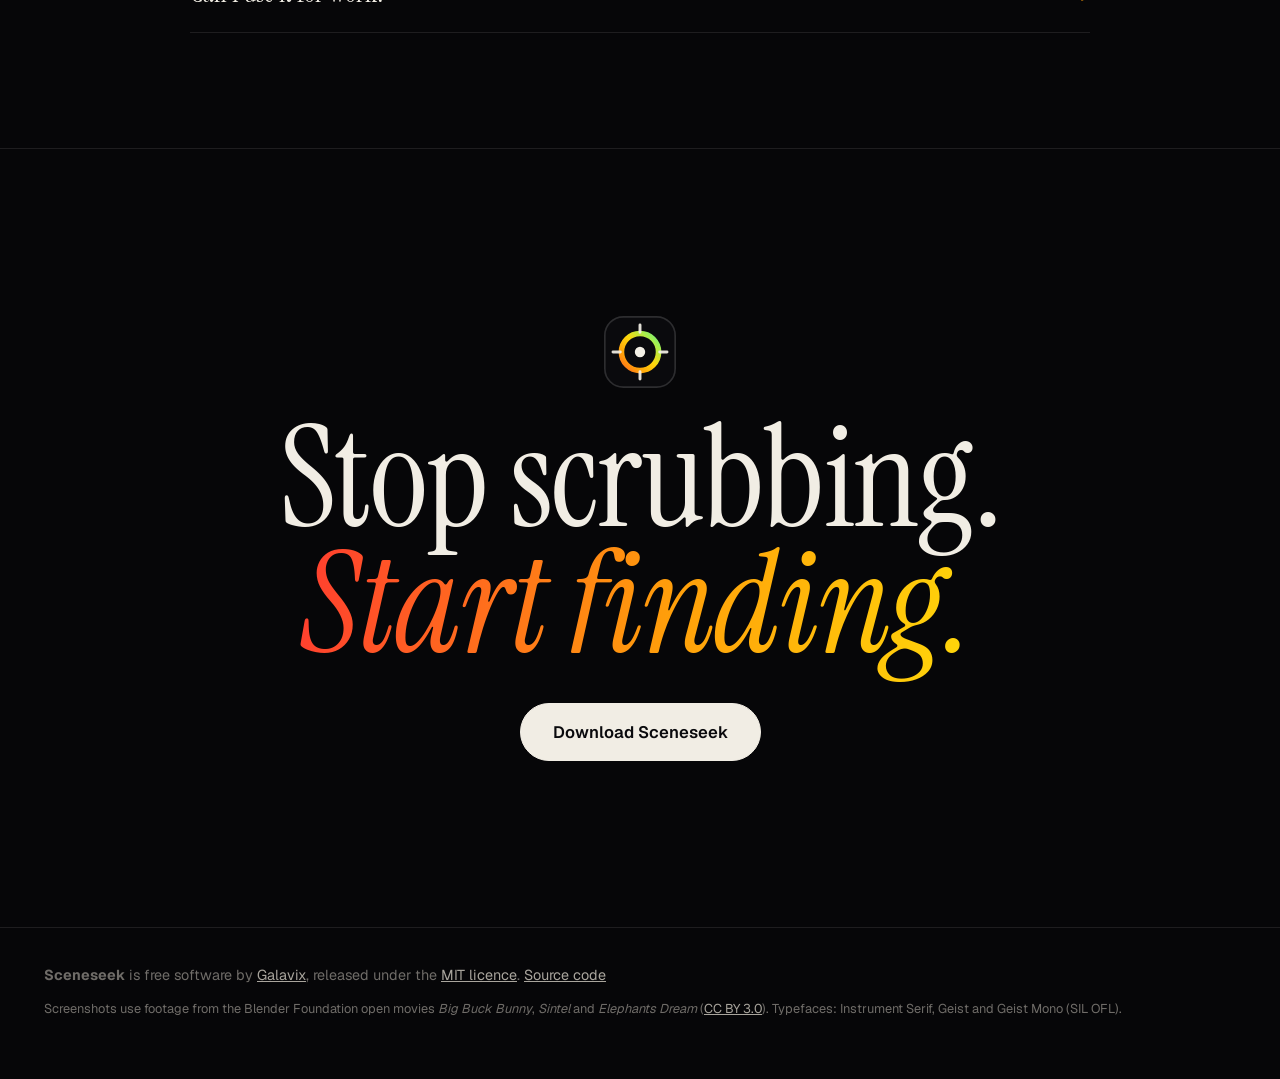
==== commit 35e70201: "One-click Windows installer: Inno Setup script, release workflow builds Sceneseek-Setup.exe, site li" ====
--- a/website/index.html
+++ b/website/index.html
@@ -7,11 +7,11 @@
 <meta name="description" content="Sceneseek is a free, private desktop app that searches your own videos by what is in them. Describe a moment and jump to the exact second. Runs offline on Windows.">
 <meta name="theme-color" content="#060608">
 <link rel="icon" href="favicon.svg" type="image/svg+xml">
-<link rel="canonical" href="https://galavixofficial.github.io/Video-Search-Engine/">
+<link rel="canonical" href="https://sceneseek.netlify.app/">
 <meta property="og:type" content="website">
 <meta property="og:title" content="Sceneseek: find any moment in your videos by describing it">
 <meta property="og:description" content="Private, offline video search for your own footage. Free and open source.">
-<meta property="og:image" content="https://galavixofficial.github.io/Video-Search-Engine/assets/og.jpg">
+<meta property="og:image" content="https://sceneseek.netlify.app/assets/og.jpg">
 <meta name="twitter:card" content="summary_large_image">
 <link rel="preload" href="assets/fonts/instrument-serif-400.woff2" as="font" type="font/woff2" crossorigin>
 <link rel="preload" href="assets/fonts/geist-wght.woff2" as="font" type="font/woff2" crossorigin>
@@ -48,10 +48,10 @@
       <h1><span>Say what you saw.</span><span class="spec">Skip straight to it.</span></h1>
       <p class="lead">You remember <em>what</em> happened, not which file or when. Describe it, and Sceneseek takes you to the exact second. Every match is colour-coded. Every frame stays on your computer.</p>
       <div class="cta">
-        <a class="btn solid big" href="#download"><svg viewBox="0 0 24 24" class="ic" aria-hidden="true"><path d="M12 4v11M7 11l5 5 5-5M5 20h14"/></svg>Download for Windows</a>
+        <a class="btn solid big" href="https://github.com/galavixofficial/Video-Search-Engine/releases/latest/download/Sceneseek-Setup.exe" download><svg viewBox="0 0 24 24" class="ic" aria-hidden="true"><path d="M12 4v11M7 11l5 5 5-5M5 20h14"/></svg>Download for Windows</a>
         <a class="btn big" href="https://github.com/galavixofficial/Video-Search-Engine" rel="noopener">View the source</a>
       </div>
-      <p class="note">Windows 10 and 11 · about 110 MB · free and open source · MIT</p>
+      <p class="note">Windows 10 and 11 · 75 MB installer · free and open source · MIT</p>
       <div class="stage rv">
         <div class="win"><div class="win-bar"><i></i><i></i><i></i><span>SCENESEEK</span></div>
           <img src="assets/results.jpg" width="1440" height="900" alt="Sceneseek results for the search “a dragon”: a large frame with a green 71 percent match and a table of the best moments"></div>
@@ -190,11 +190,11 @@
       <div class="rv">
         <p class="eyebrow">Download</p>
         <h2>Get Sceneseek for <span class="spec">Windows.</span></h2>
-        <p class="lead" style="margin-top:24px">Unzip, run <code>Sceneseek.exe</code>, add a folder. The first launch downloads the search model once. After that it works fully offline.</p>
-        <div class="cta"><a class="btn solid big" href="https://github.com/galavixofficial/Video-Search-Engine/releases/latest" rel="noopener"><svg viewBox="0 0 24 24" class="ic" aria-hidden="true"><path d="M12 4v11M7 11l5 5 5-5M5 20h14"/></svg>Download v1.0.0</a></div>
+        <p class="lead" style="margin-top:24px">Run the installer, then add a folder. The first launch downloads the search model once. After that it works fully offline.</p>
+        <div class="cta"><a class="btn solid big" href="https://github.com/galavixofficial/Video-Search-Engine/releases/latest/download/Sceneseek-Setup.exe" download><svg viewBox="0 0 24 24" class="ic" aria-hidden="true"><path d="M12 4v11M7 11l5 5 5-5M5 20h14"/></svg>Download installer (v1.0.0)</a></div>
         <div class="sys"><span><b>Windows 10 / 11</b>64-bit</span><span><b>8 GB RAM</b>recommended</span><span><b>No GPU</b>needed</span></div>
         <details class="box"><summary>Windows shows a warning when I open it</summary><p>Sceneseek is new and not code-signed yet, so Windows SmartScreen may say it does not recognise the app. Choose <b>More info</b>, then <b>Run anyway</b>. You can check the download against the published checksum first.</p></details>
-        <details class="box"><summary>Verify the download</summary><p>The SHA-256 checksum is published next to the file on the <a href="https://github.com/galavixofficial/Video-Search-Engine/releases/latest" rel="noopener">release page</a>. In PowerShell, <code>Get-FileHash Sceneseek-v1.0.0-windows-x64.zip</code> should print the same value.</p></details>
+        <details class="box"><summary>Verify the download</summary><p>The SHA-256 checksum is published next to the installer on the <a href="https://github.com/galavixofficial/Video-Search-Engine/releases/latest" rel="noopener">release page</a>. In PowerShell, <code>Get-FileHash Sceneseek-Setup.exe</code> should print the same value. A portable zip, with no installer, is on the same page.</p></details>
         <details class="box"><summary>macOS, Linux, or build it yourself</summary><p>The app is plain Python. With Python 3.10 or newer, run <code>pip install -r requirements.txt</code> and <code>python main.py</code>. Full steps are in the <a href="https://github.com/galavixofficial/Video-Search-Engine#readme" rel="noopener">README</a>.</p></details>
       </div>
       <div class="win rv"><div class="win-bar"><i></i><i></i><i></i><span>HOME</span></div><img src="assets/home.jpg" loading="lazy" width="1440" height="900" alt="The Sceneseek home screen with its large search box and rows of frames from the user’s own videos"></div>
@@ -219,7 +219,7 @@
     <div class="wrap">
       <img src="assets/logo.svg" alt="" width="72" height="72">
       <h2>Stop scrubbing. <span class="spec">Start finding.</span></h2>
-      <div class="cta"><a class="btn solid big" href="#download">Download Sceneseek</a></div>
+      <div class="cta"><a class="btn solid big" href="https://github.com/galavixofficial/Video-Search-Engine/releases/latest/download/Sceneseek-Setup.exe" download>Download Sceneseek</a></div>
     </div>
   </section>
 </main>
